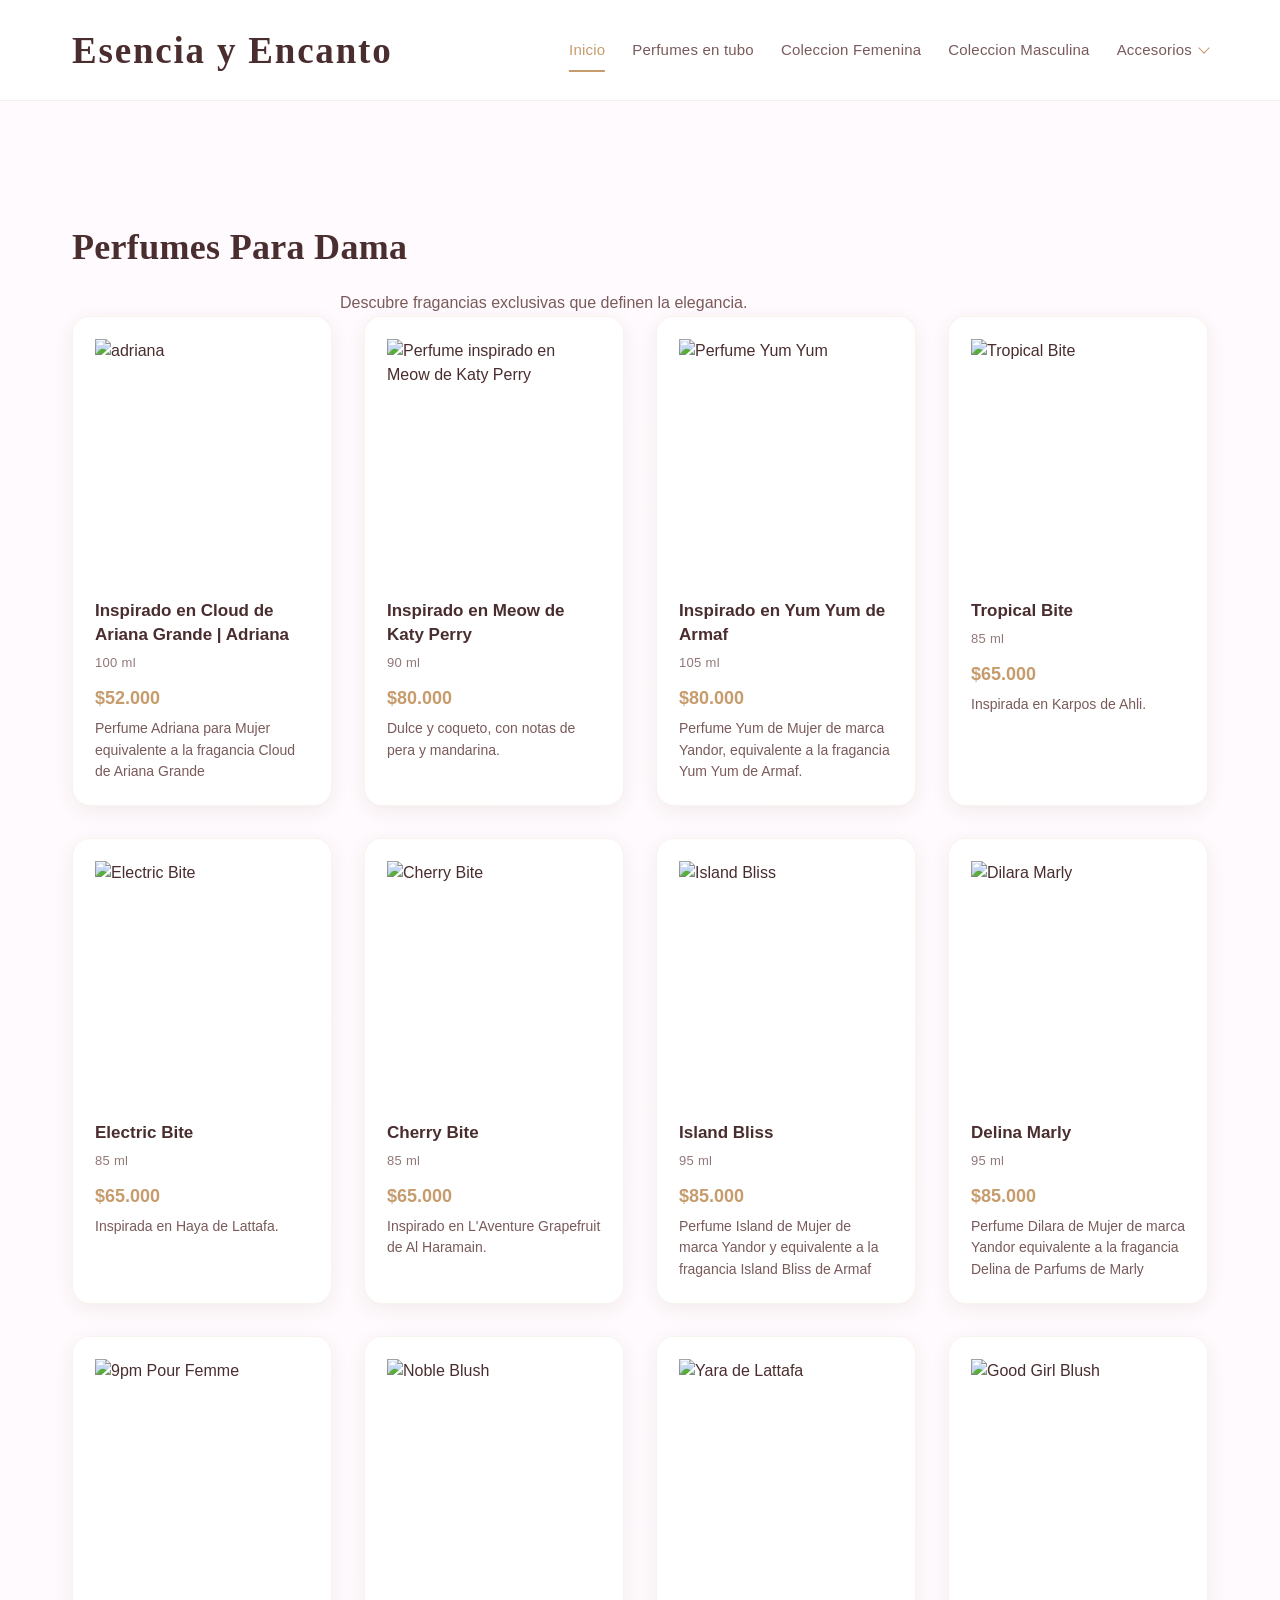
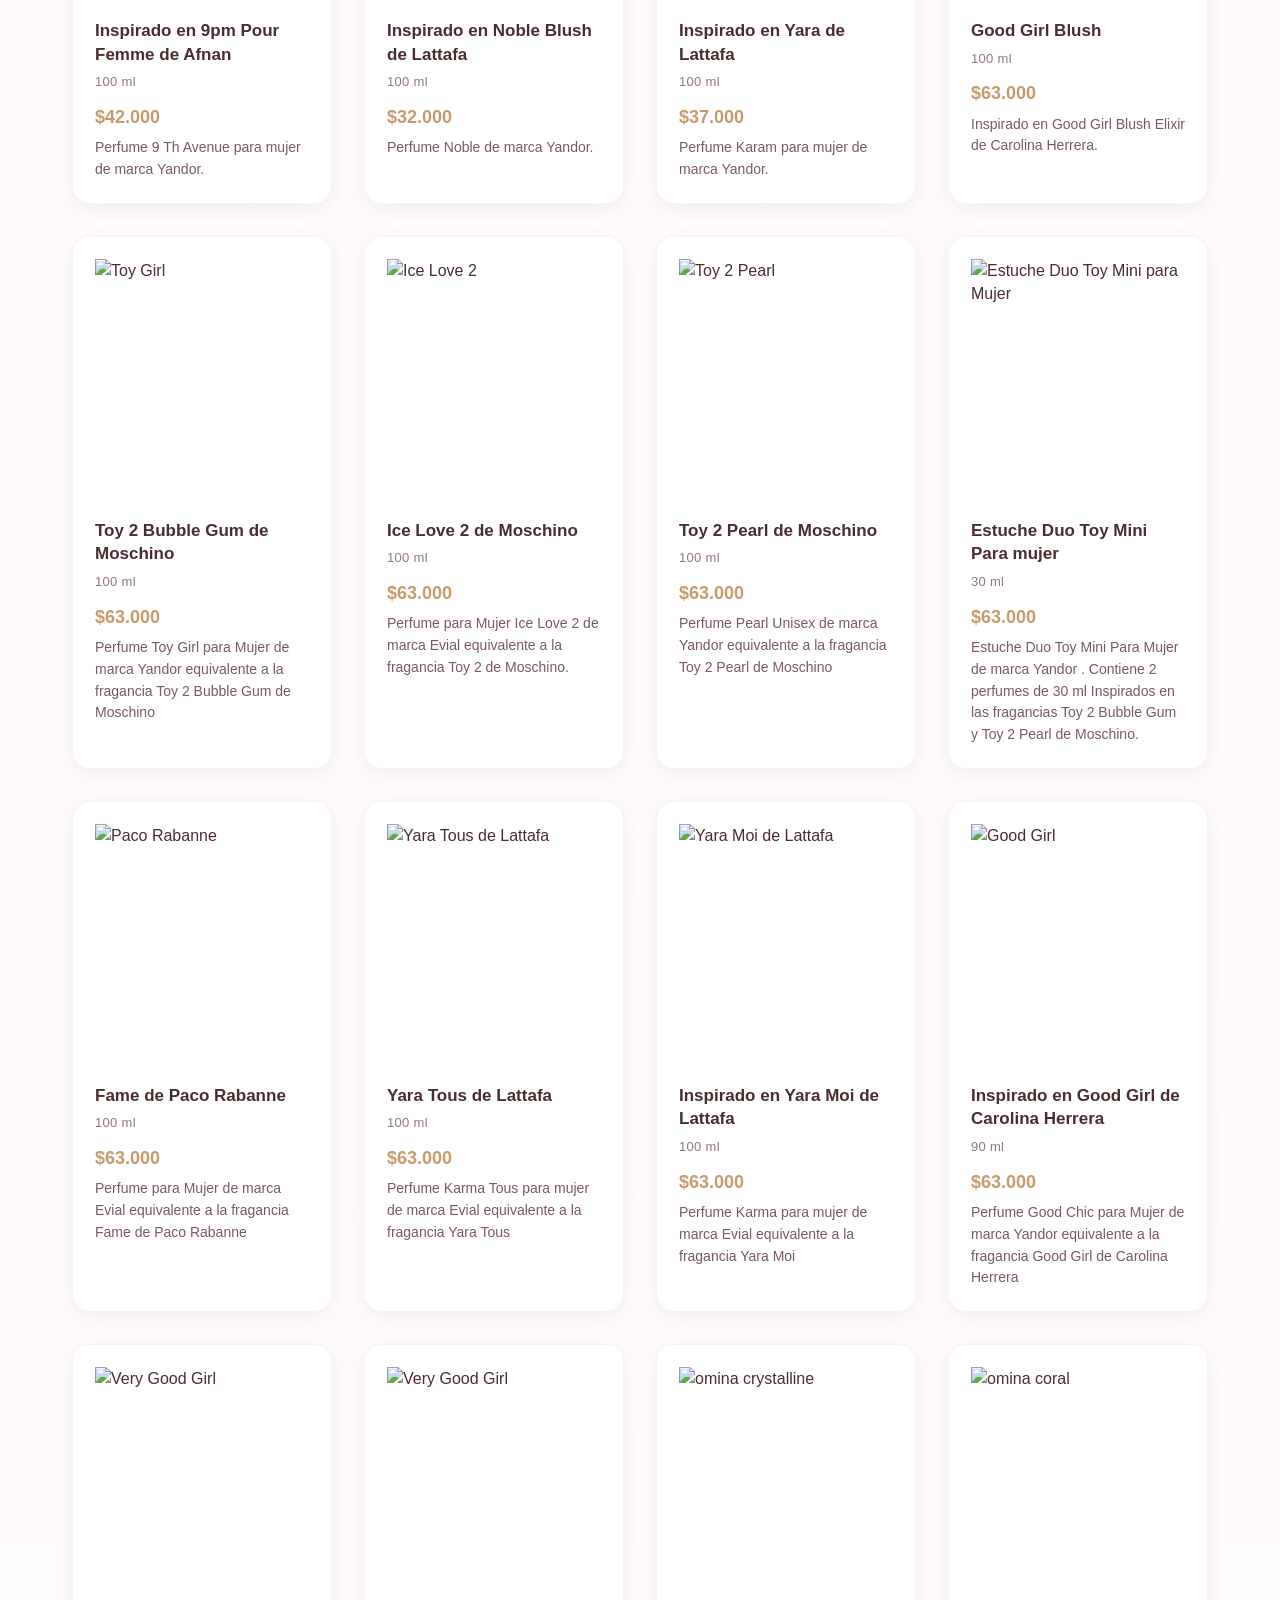
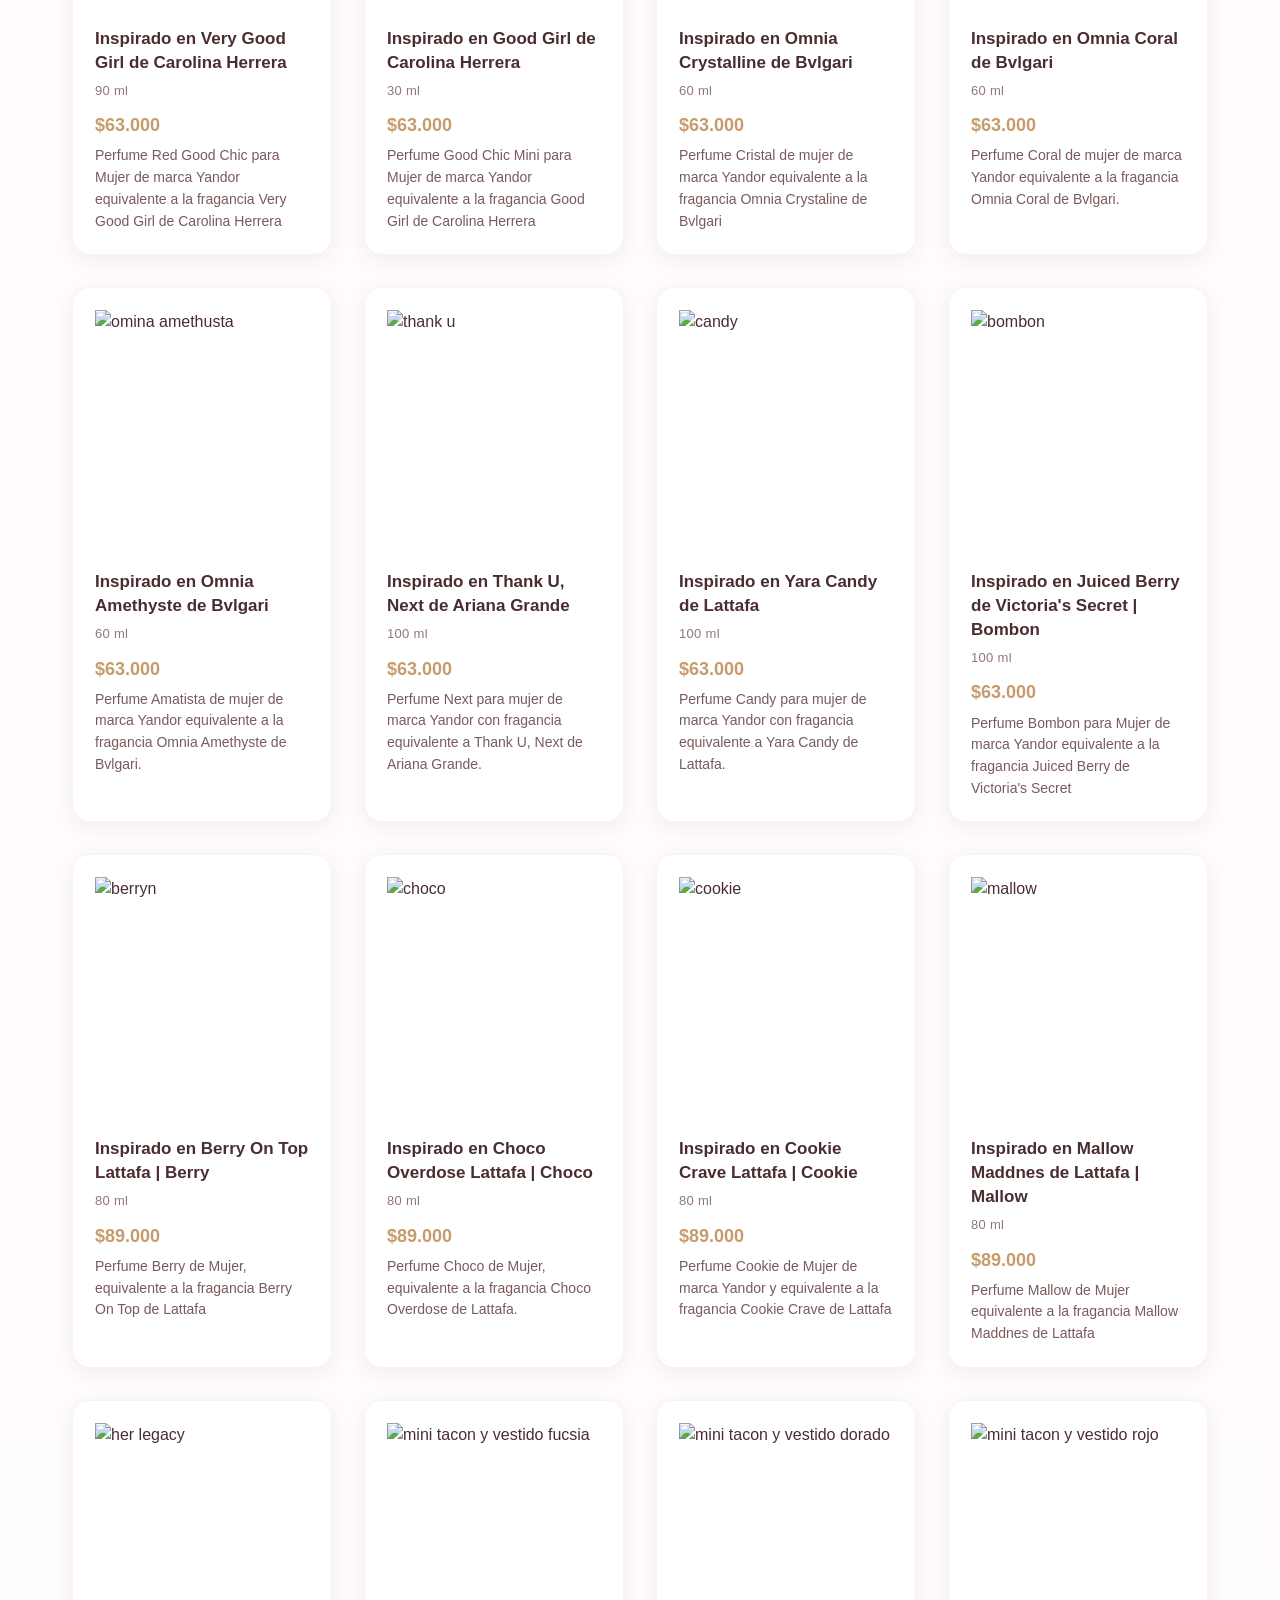
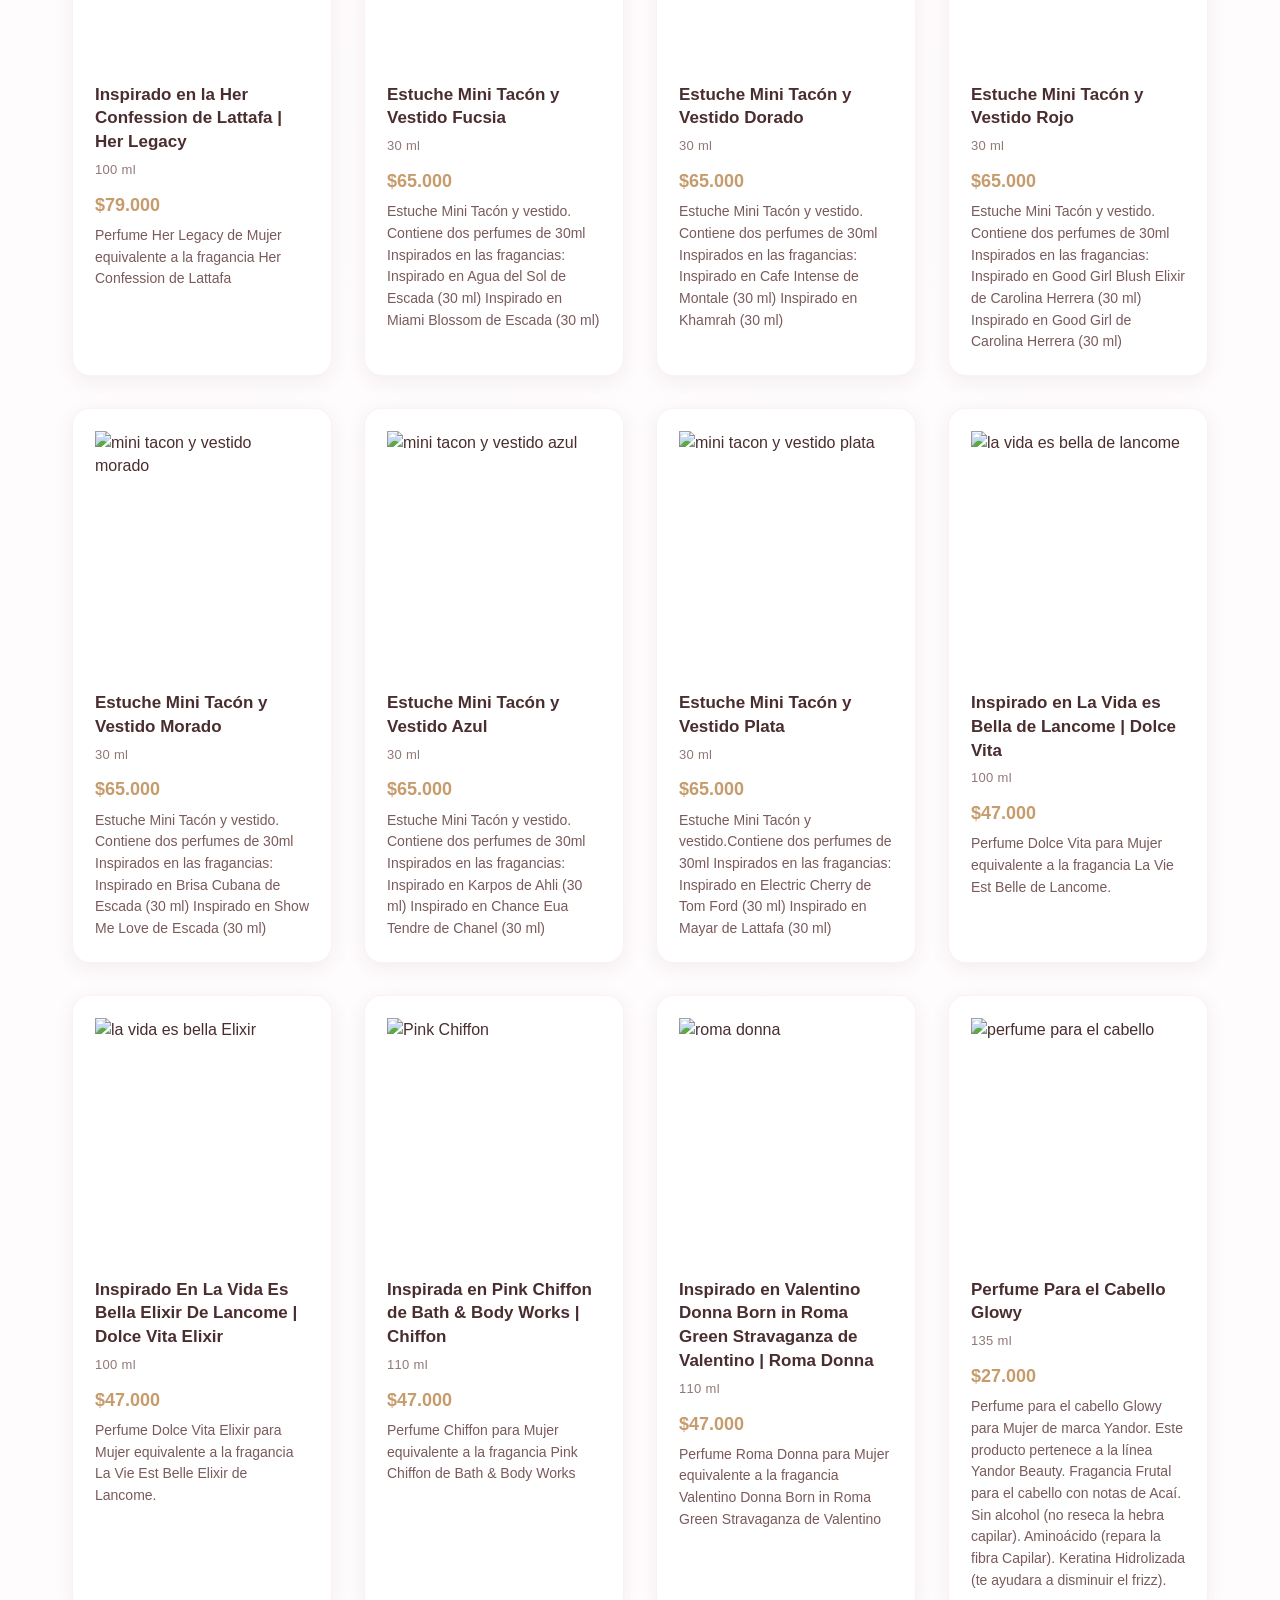
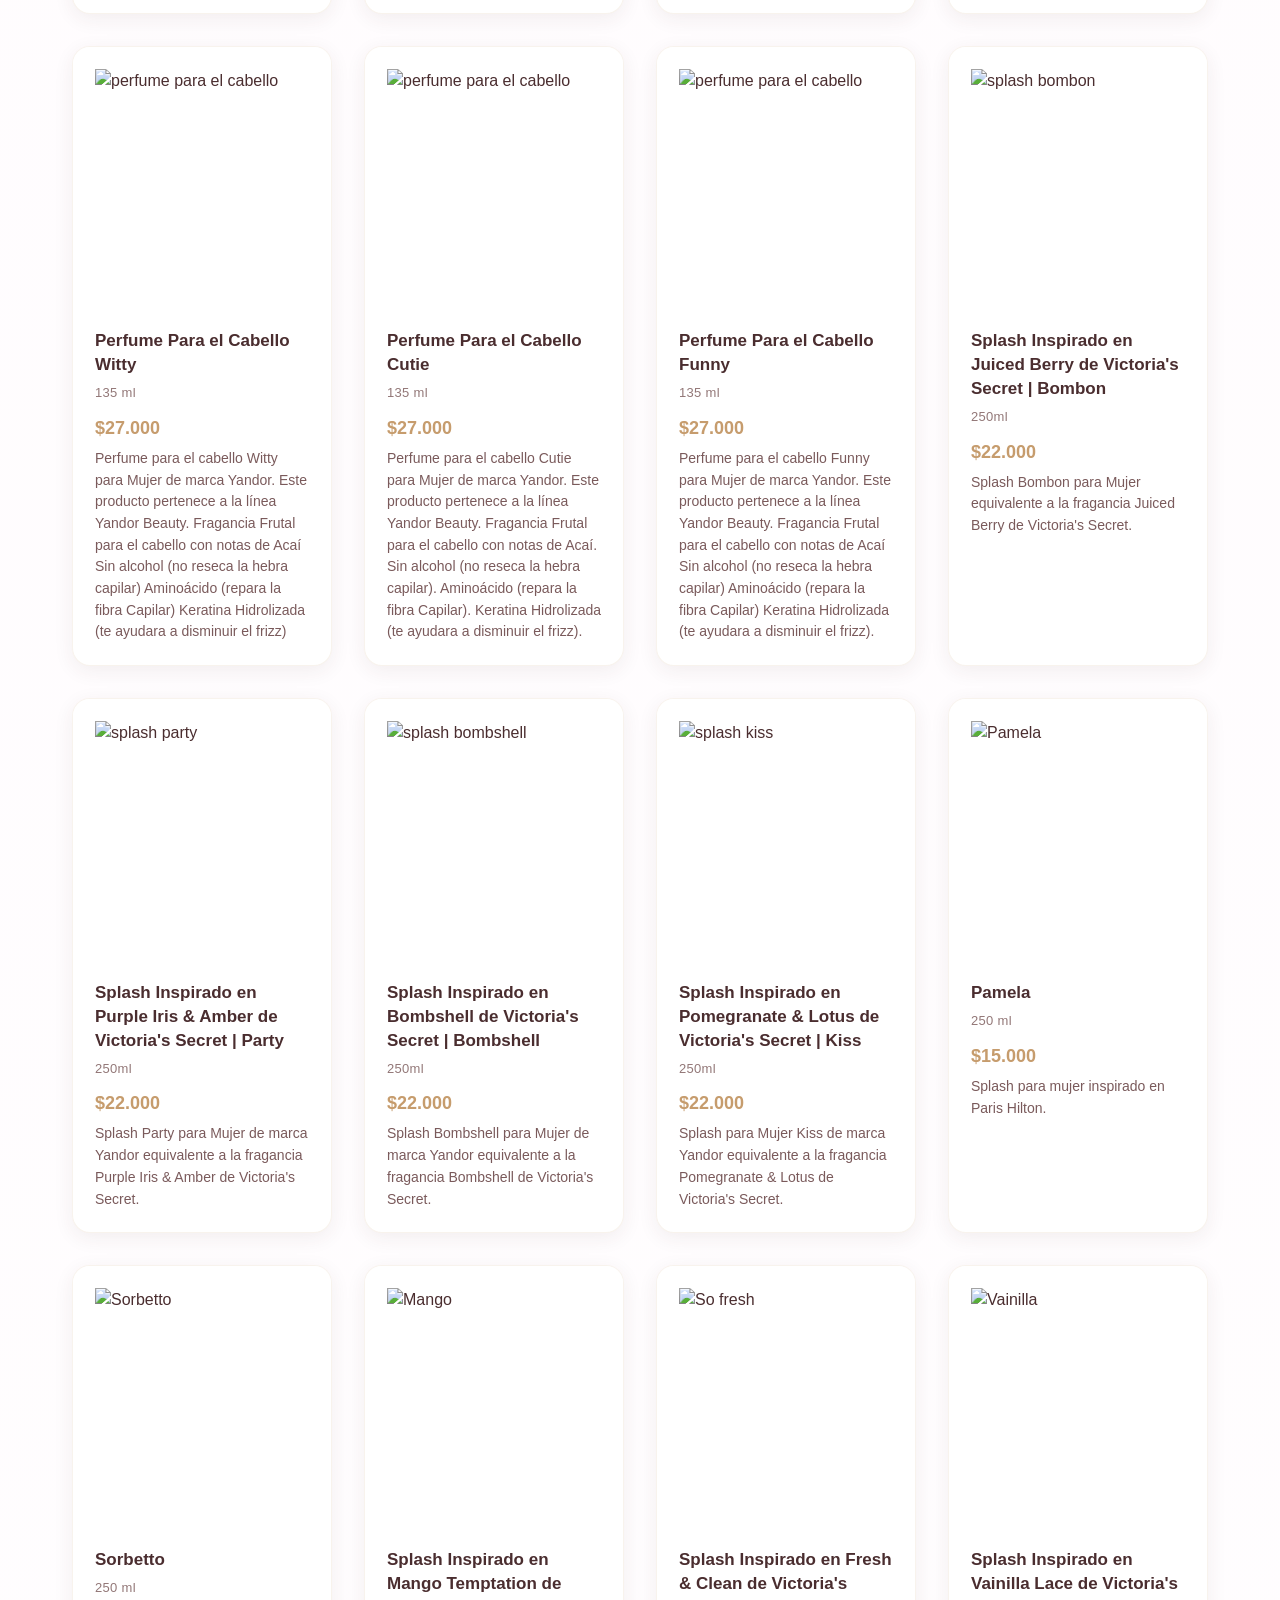
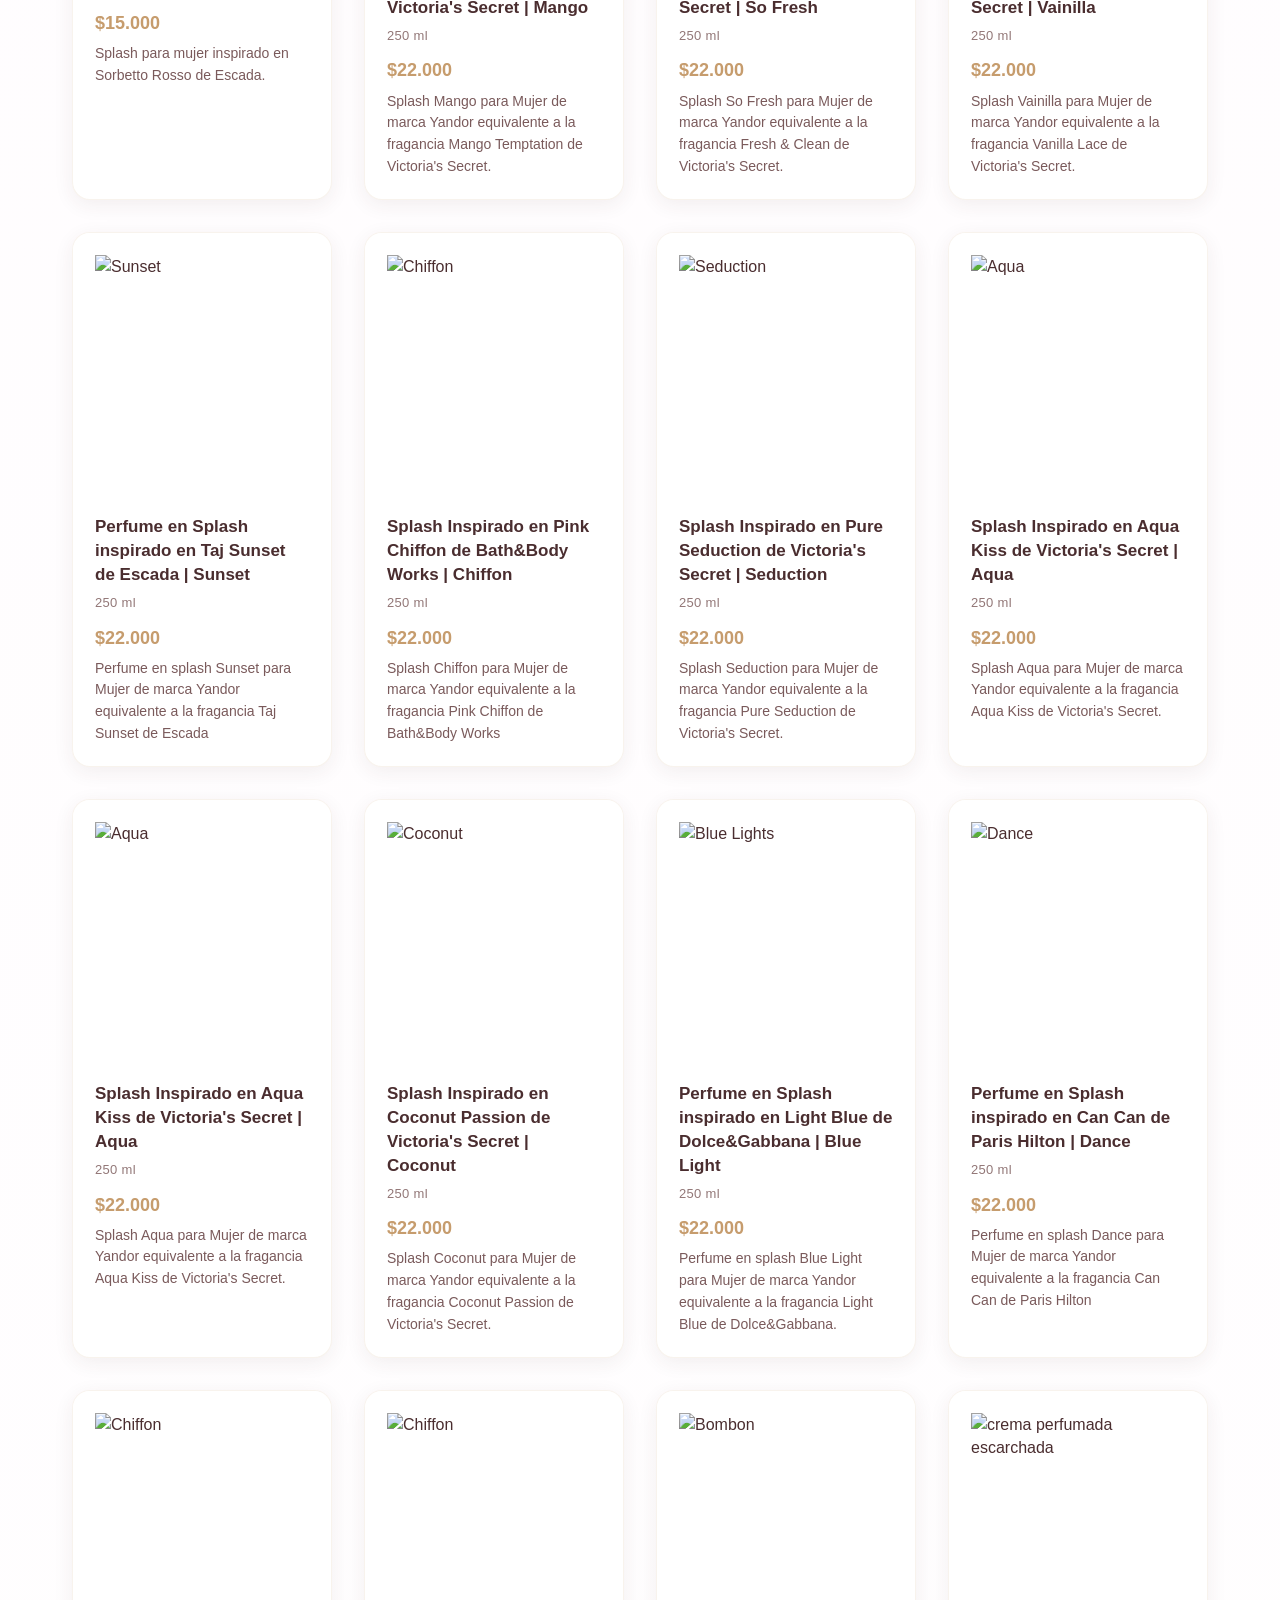
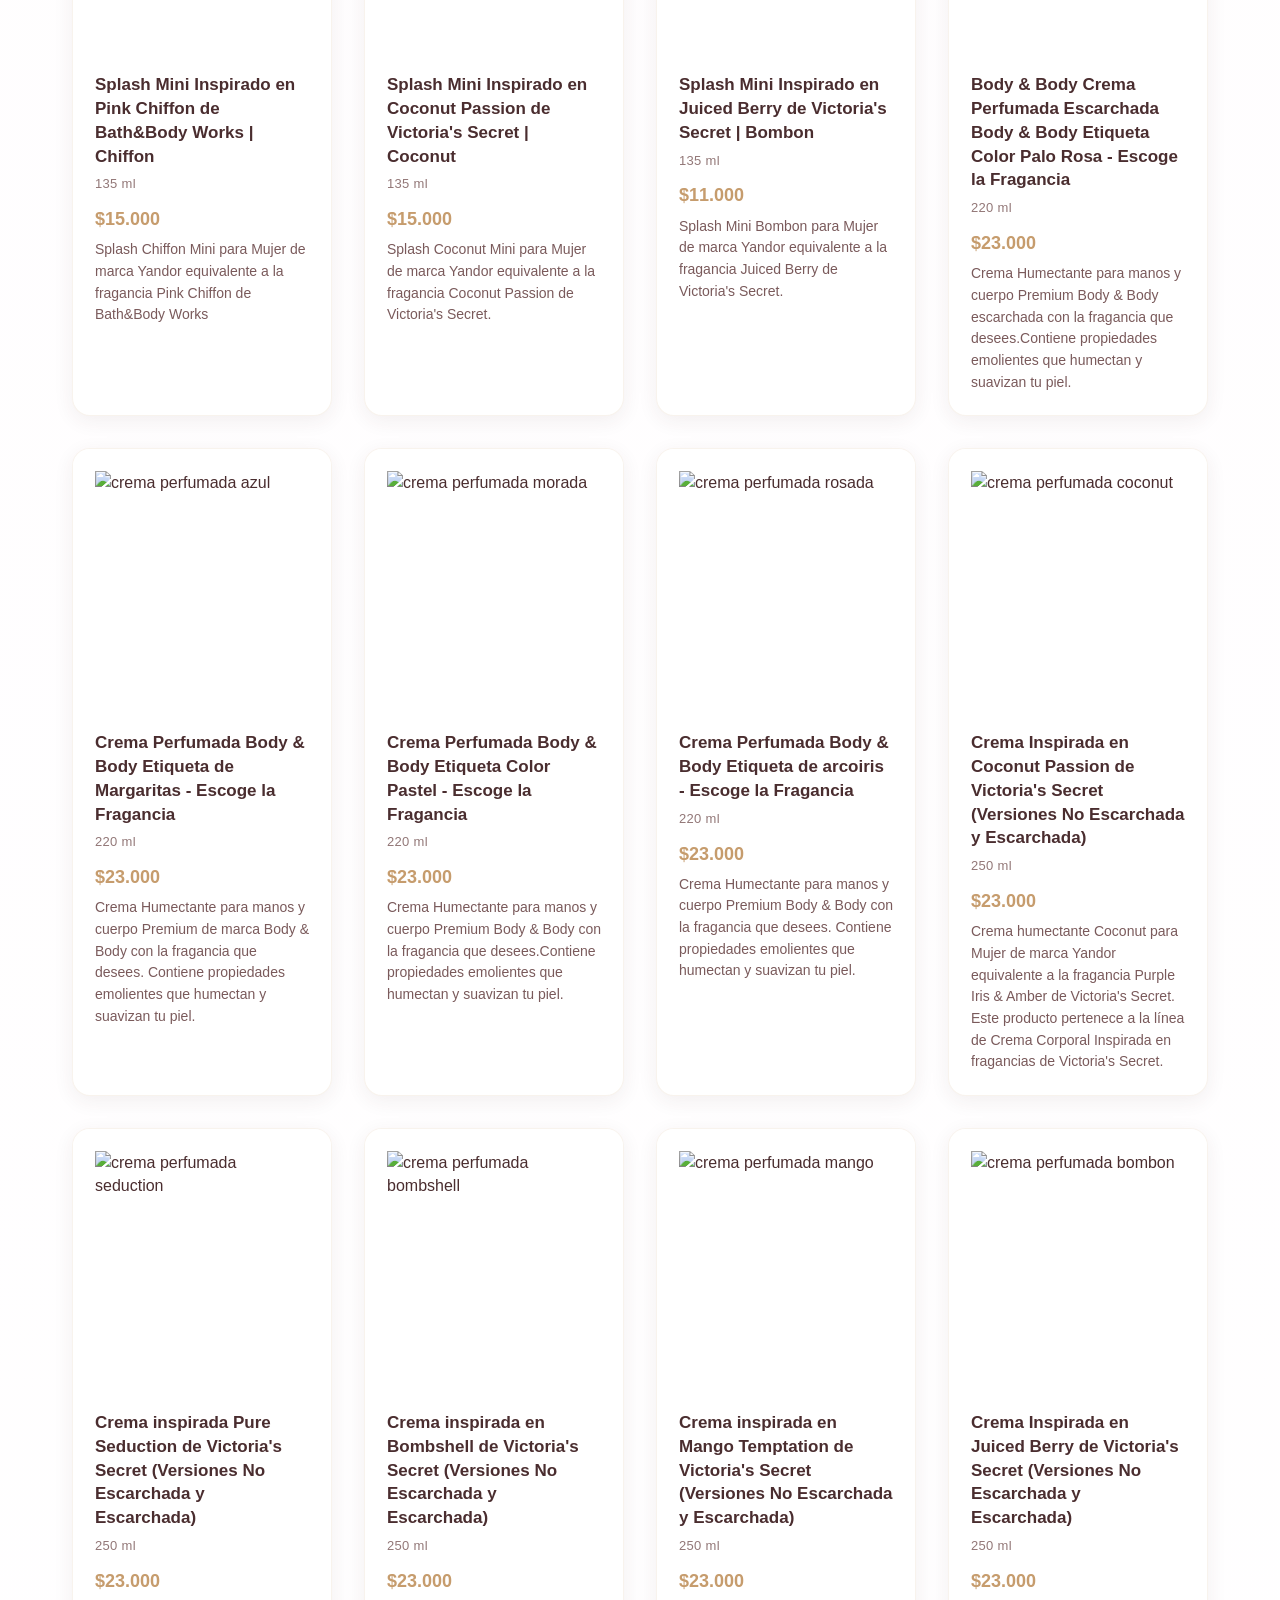
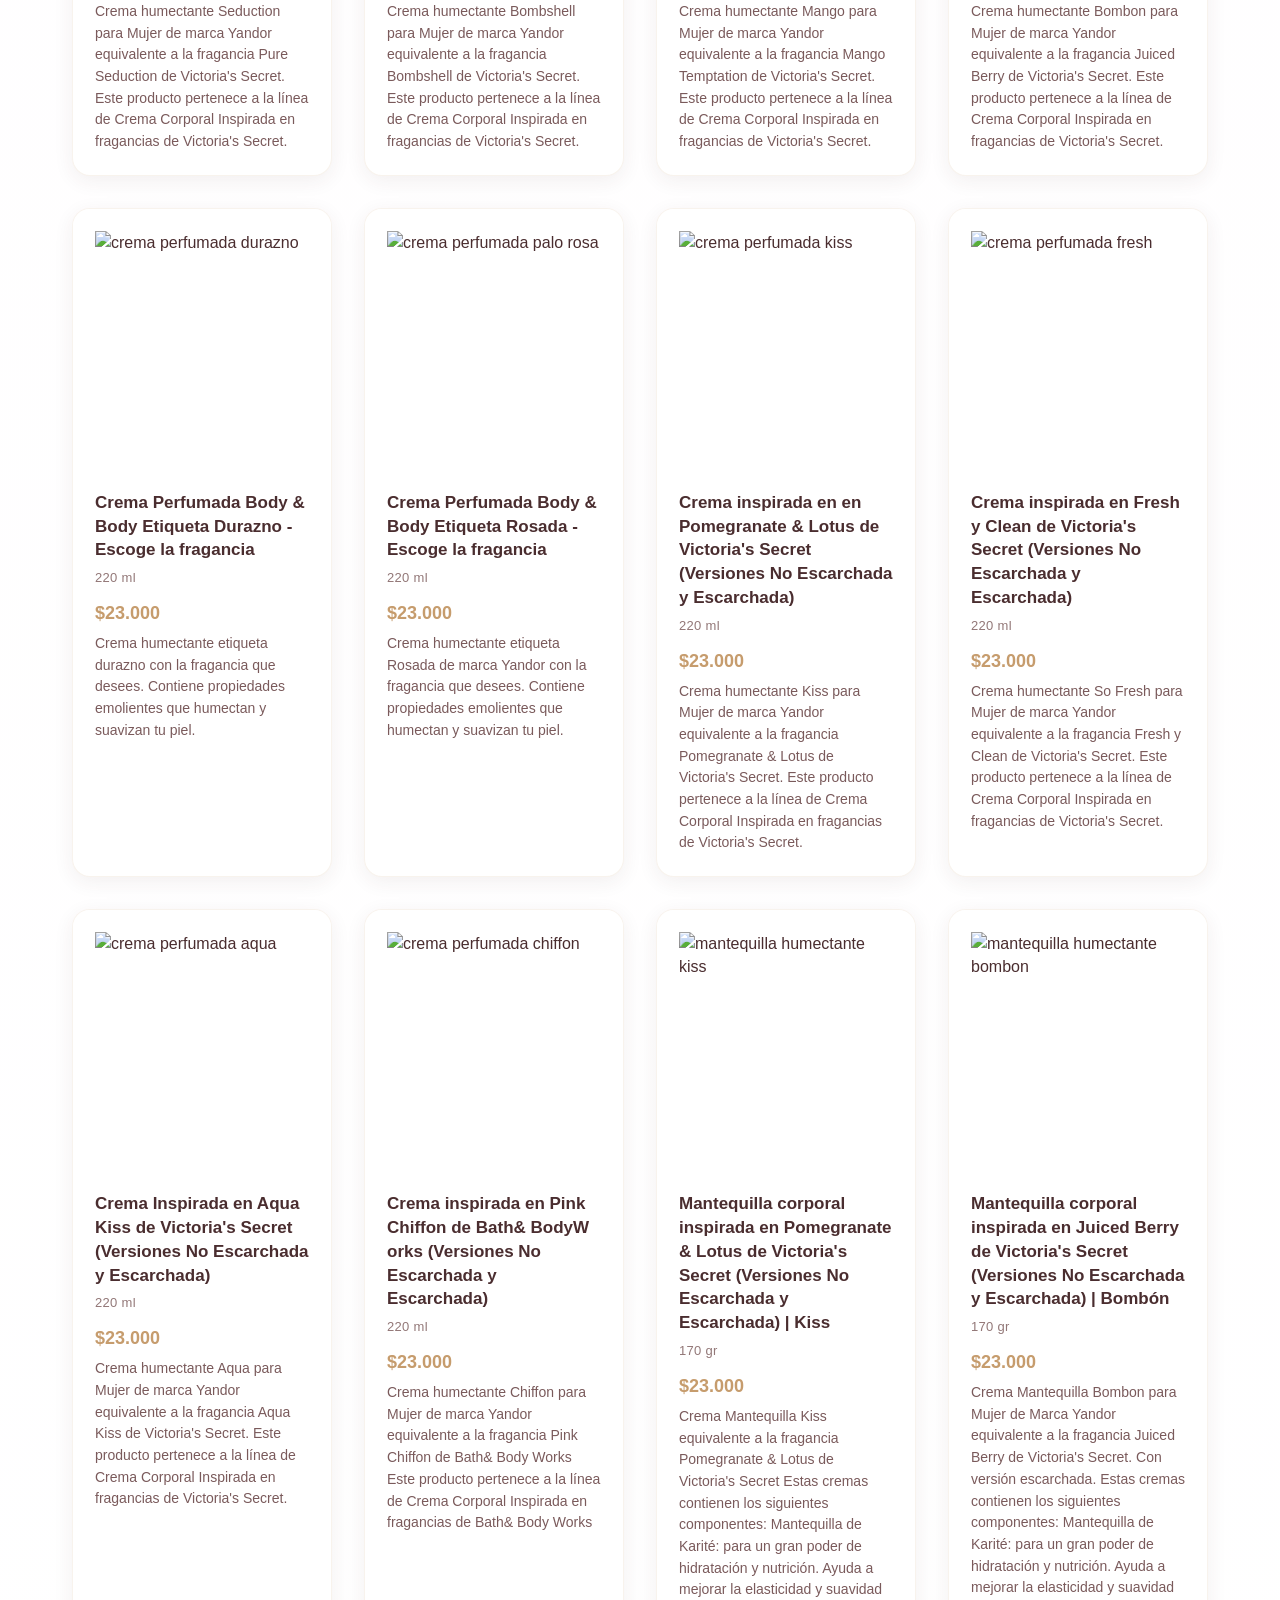
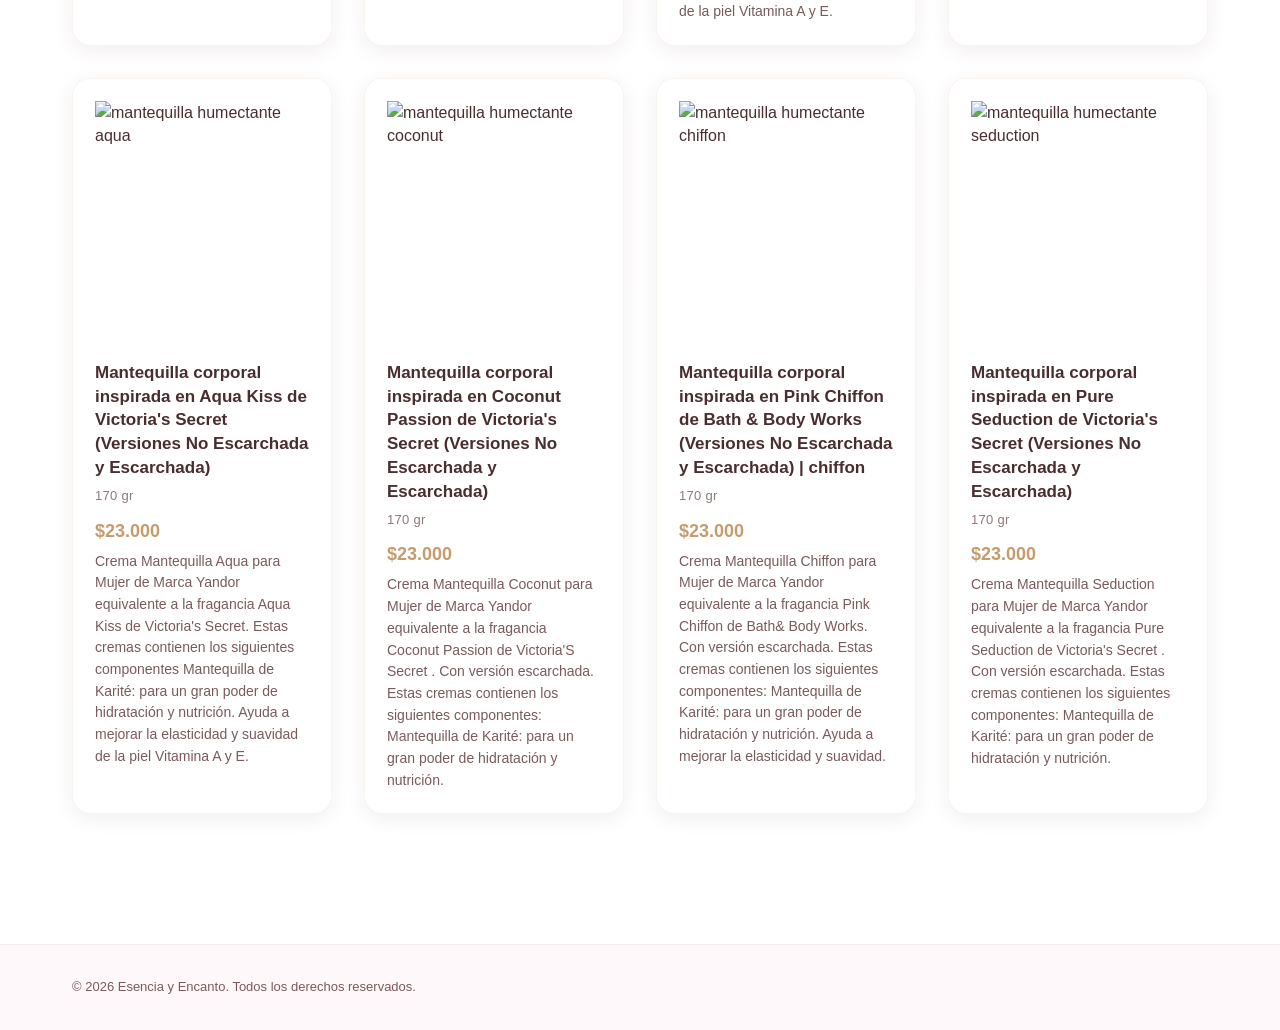
==== coleccion-femenina.html @ fd335ac1 "Add files via upload" ====
<!DOCTYPE html>
<html lang="es">
<head>
  <meta charset="UTF-8">
  <meta name="viewport" content="width=device-width, initial-scale=1.0">
  <title>Perfumes para Dama - Esencia y Encanto</title>
  <link rel="stylesheet" href="style.css">
</head>


<body>
<header class="site-header">

  <div class="container header-container">

    <a class="logo" href="index.html">
      Esencia y Encanto
    </a>

    <nav class="nav">

      <a href="index.html" class="active">Inicio</a>

      <a href="perfumes-tubo.html">
        Perfumes en tubo
      </a>

      <a href="coleccion-femenina.html">
        Coleccion Femenina
      </a>

      <a href="coleccion-masculina.html">
        Coleccion Masculina
      </a>
      
      <!-- MENÚ DESPLEGABLE DE ACCESORIOS -->
      <div class="menu-desplegable">
        <details>
          <summary>Accesorios</summary>

          <ul class="submenu">
            <li><a href="topitos.html">Topitos</a></li>
            <li><a href="cadenas.html">Cadenas</a></li>
            <li><a href="anillos.html">Anillos</a></li>
            <li><a href="earcuff.html">Earcuff</a></li>
            <li><a href="pulseras.html">Pulseras</a></li>
          </ul>
        </details>
      </div>

    </nav>

  </div>

</header>

  <section class="catalogo">
    <div class="container">
      <h2 class="section-title">Perfumes Para Dama</h2>
      <p class="subtitle">Descubre fragancias exclusivas que definen la elegancia.</p>
      <div class="grid">

        <!-- Aquí tus tarjetas de perfumes de lujo -->
        
        <article class="card">
          <img src="img/adriana.jpg" alt="adriana">
          <div class="card-body">
            <h3>
              Inspirado en Cloud de Ariana Grande | Adriana
            </h3>
            <p class="size">
              100 ml
            </p>
            <p class="price">
              $52.000
            </p>
            <p class="desc">
              Perfume Adriana para Mujer equivalente a la fragancia Cloud de Ariana Grande 
            </p>
          </div>
        </article>        
        
        
        <article class="card">
          <img src="img/katty.jpg" alt="Perfume inspirado en Meow de Katy Perry">
          <div class="card-body">
            <h3>
              Inspirado en Meow de Katy Perry
            </h3>
            <p class="size">
              90 ml
            </p>
            <p class="price">
              $80.000
            </p>
            <p class="desc">
              Dulce y coqueto, con notas de pera y mandarina.
            </p>
          </div>
        </article>


        <article class="card">
          <img src="img/yumyum.jpg" alt="Perfume Yum Yum">
          <div class="card-body">
            <h3>
              Inspirado en Yum Yum de Armaf
            </h3>
            <p class="size">
              105 ml
            </p>
            <p class="price">
              $80.000
            </p>
            <p class="desc">
              Perfume Yum de Mujer de marca Yandor,
              equivalente a la fragancia Yum Yum de Armaf.
            </p>
          </div>
        </article>

        <article class="card">
          <img src="img/tropical-bite.jpg" alt="Tropical Bite">
          <div class="card-body">
            <h3>
              Tropical Bite
            </h3>
            <p class="size">
              85 ml
            </p>
            <p class="price">
              $65.000
            </p>
            <p class="desc">
              Inspirada en Karpos de Ahli.
            </p>
          </div>
        </article>


        <article class="card">
          <img src="img/electric-bite.jpg" alt="Electric Bite">
          <div class="card-body">
            <h3>
              Electric Bite
            </h3>
            <p class="size">
              85 ml
            </p>
            <p class="price">
              $65.000
            </p>
            <p class="desc">
              Inspirada en Haya de Lattafa.
            </p>
          </div>
        </article>


        <article class="card">
          <img src="img/cherry-bite.jpg" alt="Cherry Bite">
          <div class="card-body">
            <h3>
              Cherry Bite
            </h3>
            <p class="size">
              85 ml
            </p>
            <p class="price">
              $65.000
            </p>
            <p class="desc">
              Inspirado en L'Aventure Grapefruit de Al Haramain.
            </p>
          </div>
        </article>



        <article class="card">
          <img src="img/island.jpg" alt="Island Bliss">
          <div class="card-body">
            <h3>
              Island Bliss
            </h3>
            <p class="size">
              95 ml
            </p>
            <p class="price">
              $85.000
            </p>
            <p class="desc">
              Perfume Island de Mujer de marca Yandor y equivalente a la fragancia Island Bliss de Armaf
            </p>
          </div>
        </article>


        <article class="card">
          <img src="img/dilara.jpg" alt="Dilara Marly">
          <div class="card-body">
            <h3>
              Delina Marly
            </h3>
            <p class="size">
              95 ml
            </p>
            <p class="price">
              $85.000
            </p>
            <p class="desc">
              Perfume Dilara de Mujer de marca Yandor equivalente a la fragancia Delina de Parfums de Marly
            </p>
          </div>
        </article>


        <article class="card">
          <img src="img/9th.jpg" alt="9pm Pour Femme">
          <div class="card-body">
            <h3>
              Inspirado en 9pm Pour Femme de Afnan
            </h3>
            <p class="size">
              100 ml
            </p>
            <p class="price">
              $42.000
            </p>
            <p class="desc">
              Perfume 9 Th Avenue para mujer de marca Yandor.
            </p>
          </div>
        </article>

        <article class="card">
          <img src="img/noble.jpg" alt="Noble Blush">
          <div class="card-body">
            <h3>
              Inspirado en Noble Blush de Lattafa
            </h3>
            <p class="size">
              100 ml
            </p>
            <p class="price">
              $32.000
            </p>
            <p class="desc">
              Perfume Noble de marca Yandor.
            </p>
          </div>
        </article>

        <article class="card">
          <img src="img/lattafakaram.jpg" alt="Yara de Lattafa">
          <div class="card-body">
            <h3>
              Inspirado en Yara de Lattafa
            </h3>
            <p class="size">
              100 ml
            </p>
            <p class="price">
              $37.000
            </p>
            <p class="desc">
              Perfume Karam para mujer de marca Yandor.
            </p>
          </div>
        </article>

        <article class="card">
          <img src="img/girl-blush.jpg" alt="Good Girl Blush">
          <div class="card-body">
            <h3>
              Good Girl Blush
            </h3>
            <p class="size">
              100 ml
            </p>
            <p class="price">
              $63.000
            </p>
            <p class="desc">
              Inspirado en Good Girl Blush Elixir de Carolina Herrera.
            </p>
          </div>
        </article>  
        
        
        <article class="card">
          <img src="img/toygirl.jpg" alt="Toy Girl">
          <div class="card-body">
            <h3>
              Toy 2 Bubble Gum de Moschino
            </h3>
            <p class="size">
              100 ml
            </p>
            <p class="price">
              $63.000
            </p>
            <p class="desc">
              Perfume Toy Girl para Mujer de marca Yandor equivalente a la fragancia Toy 2 Bubble Gum de Moschino 
            </p>
          </div>
        </article>     
        
        
        <article class="card">
          <img src="img/icelove.jpg" alt="Ice Love 2">
          <div class="card-body">
            <h3>
            Ice Love 2 de Moschino
            </h3>
            <p class="size">
              100 ml
            </p>
            <p class="price">
              $63.000
            </p>
            <p class="desc">
              Perfume para Mujer Ice Love 2 de marca Evial equivalente a la fragancia Toy 2 de Moschino. 
            </p>
          </div>
        </article>     

        <article class="card">
          <img src="img/peral.jpg" alt="Toy 2 Pearl">
          <div class="card-body">
            <h3>
            Toy 2 Pearl de Moschino
            </h3>
            <p class="size">
              100 ml
            </p>
            <p class="price">
              $63.000
            </p>
            <p class="desc">
              Perfume Pearl Unisex de marca Yandor equivalente a la fragancia Toy 2 Pearl de Moschino 
            </p>
          </div>
        </article> 

        <article class="card">
          <img src="img/duo mini moschino.jpg" alt="Estuche Duo Toy Mini para Mujer">
          <div class="card-body">
            <h3>
            Estuche Duo Toy Mini Para mujer
            </h3>
            <p class="size">
              30 ml
            </p>
            <p class="price">
              $63.000
            </p>
            <p class="desc">
              Estuche Duo Toy Mini Para Mujer de marca Yandor . Contiene 2 perfumes de 30 ml Inspirados en las fragancias Toy 2 Bubble Gum y Toy 2 Pearl de Moschino. 
            </p>
          </div>
        </article>         

        <article class="card">
          <img src="img/paccorabanne.jpg" alt="Paco Rabanne">
          <div class="card-body">
            <h3>
             Fame de Paco Rabanne
            </h3>
            <p class="size">
              100 ml
            </p>
            <p class="price">
              $63.000
            </p>
            <p class="desc">
              Perfume para Mujer de marca Evial equivalente a la fragancia Fame de Paco Rabanne
            </p>
          </div>
        </article>


        <article class="card">
          <img src="img/yaratous.jpg" alt="Yara Tous de Lattafa">
          <div class="card-body">
            <h3>
             Yara Tous de Lattafa 
            </h3>
            <p class="size">
              100 ml
            </p>
            <p class="price">
              $63.000
            </p>
            <p class="desc">
              Perfume Karma Tous para mujer de marca Evial equivalente a la fragancia Yara Tous
            </p>
          </div>
        </article>    
        
        
        <article class="card">
          <img src="img/yaramoi.jpg" alt="Yara Moi de Lattafa">
          <div class="card-body">
            <h3>
             Inspirado en Yara Moi de Lattafa 
            </h3>
            <p class="size">
              100 ml
            </p>
            <p class="price">
              $63.000
            </p>
            <p class="desc">
              Perfume Karma para mujer de marca Evial equivalente a la fragancia Yara Moi
            </p>
          </div>
        </article>        

        <article class="card">
          <img src="img/goodchic.jpg" alt="Good Girl">
          <div class="card-body">
            <h3>
             Inspirado en Good Girl de Carolina Herrera
            </h3>
            <p class="size">
              90 ml
            </p>
            <p class="price">
              $63.000
            </p>
            <p class="desc">
              Perfume Good Chic para Mujer de marca Yandor equivalente a la fragancia Good Girl de Carolina Herrera
            </p>
          </div>
        </article> 

        <article class="card">
          <img src="img/goodgirlchic.jpg" alt="Very Good Girl">
          <div class="card-body">
            <h3>
             Inspirado en Very Good Girl de Carolina Herrera 
            </h3>
            <p class="size">
              90 ml
            </p>
            <p class="price">
              $63.000
            </p>
            <p class="desc">
              Perfume Red Good Chic para Mujer de marca Yandor equivalente a la fragancia Very Good Girl de Carolina Herrera
            </p>
          </div>
        </article> 


        <article class="card">
          <img src="img/good.jpg" alt="Very Good Girl">
          <div class="card-body">
            <h3>
             Inspirado en Good Girl de Carolina Herrera 
            </h3>
            <p class="size">
              30 ml
            </p>
            <p class="price">
              $63.000
            </p>
            <p class="desc">
              Perfume Good Chic Mini para Mujer de marca Yandor equivalente a la fragancia Good Girl de Carolina Herrera
            </p>
          </div>
        </article> 


        <article class="card">
          <img src="img/cristal.jpg" alt="omina crystalline">
          <div class="card-body">
            <h3>
             Inspirado en Omnia Crystalline de Bvlgari 
            </h3>
            <p class="size">
              60 ml
            </p>
            <p class="price">
              $63.000
            </p>
            <p class="desc">
              Perfume Cristal de mujer de marca Yandor equivalente a la fragancia Omnia Crystaline de Bvlgari
            </p>
          </div>
        </article>


        <article class="card">
          <img src="img/coral.jpg" alt="omina coral">
          <div class="card-body">
            <h3>
             Inspirado en Omnia Coral de Bvlgari  
            </h3>
            <p class="size">
              60 ml
            </p>
            <p class="price">
              $63.000
            </p>
            <p class="desc">
              Perfume Coral de mujer de marca Yandor equivalente a la fragancia Omnia Coral de Bvlgari. 
            </p>
          </div>
        </article>     
        
        
        <article class="card">
          <img src="img/amatista.jpg" alt="omina amethusta">
          <div class="card-body">
            <h3>
             Inspirado en Omnia Amethyste de Bvlgari 
            </h3>
            <p class="size">
              60 ml
            </p>
            <p class="price">
              $63.000
            </p>
            <p class="desc">
              Perfume Amatista de mujer de marca Yandor equivalente a la fragancia Omnia Amethyste de Bvlgari. 
            </p>
          </div>
        </article>       
        
        
        <article class="card">
          <img src="img/nextlujo.jpg" alt="thank u">
          <div class="card-body">
            <h3>
             Inspirado en Thank U, Next de Ariana Grande 
            </h3>
            <p class="size">
              100 ml
            </p>
            <p class="price">
              $63.000
            </p>
            <p class="desc">
              Perfume Next para mujer de marca Yandor con fragancia equivalente a Thank U, Next de Ariana Grande. 
            </p>
          </div>
        </article>         


        <article class="card">
          <img src="img/candy.jpg" alt="candy">
          <div class="card-body">
            <h3>
             Inspirado en Yara Candy de Lattafa
            </h3>
            <p class="size">
              100 ml
            </p>
            <p class="price">
              $63.000
            </p>
            <p class="desc">
              Perfume Candy para mujer de marca Yandor con fragancia equivalente a Yara Candy de Lattafa.
            </p>
          </div>
        </article>        

        <article class="card">
          <img src="img/bombon.jpg" alt="bombon">
          <div class="card-body">
            <h3>
            Inspirado en Juiced Berry de Victoria's Secret | Bombon 
            </h3>
            <p class="size">
              100 ml
            </p>
            <p class="price">
              $63.000
            </p>
            <p class="desc">
              Perfume Bombon para Mujer de marca Yandor equivalente a la fragancia Juiced Berry de Victoria's Secret
            </p>
          </div>
        </article>  

        <article class="card">
          <img src="img/berryontop.jpg" alt="berryn">
          <div class="card-body">
            <h3>
            Inspirado en Berry On Top Lattafa | Berry 
            </h3>
            <p class="size">
              80 ml
            </p>
            <p class="price">
              $89.000
            </p>
            <p class="desc">
              Perfume Berry de Mujer, equivalente a la fragancia Berry On Top de Lattafa
            </p>
          </div>
        </article> 

        <article class="card">
          <img src="img/choco.jpg" alt="choco">
          <div class="card-body">
            <h3>
            Inspirado en Choco Overdose Lattafa | Choco 
            </h3>
            <p class="size">
              80 ml
            </p>
            <p class="price">
              $89.000
            </p>
            <p class="desc">
              Perfume Choco de Mujer, equivalente a la fragancia Choco Overdose de Lattafa. 
            </p>
          </div>
        </article> 

      
        <article class="card">
          <img src="img/cookie.jpg" alt="cookie">
          <div class="card-body">
            <h3>
            Inspirado en Cookie Crave Lattafa | Cookie
            </h3>
            <p class="size">
              80 ml
            </p>
            <p class="price">
              $89.000
            </p>
            <p class="desc">
              Perfume Cookie de Mujer de marca Yandor y equivalente a la fragancia Cookie Crave de Lattafa 
            </p>
          </div>
        </article>    
        
        

        <article class="card">
          <img src="img/mallow.jpg" alt="mallow">
          <div class="card-body">
            <h3>
           Inspirado en Mallow Maddnes de Lattafa  | Mallow
            </h3>
            <p class="size">
              80 ml
            </p>
            <p class="price">
              $89.000
            </p>
            <p class="desc">
              Perfume Mallow de Mujer equivalente a la fragancia Mallow Maddnes de Lattafa 
            </p>
          </div>
        </article>     
        
        
        <article class="card">
          <img src="img/herlegacy.jpg" alt="her legacy">
          <div class="card-body">
            <h3>
           Inspirado en la Her Confession de Lattafa | Her Legacy
            </h3>
            <p class="size">
              100 ml
            </p>
            <p class="price">
              $79.000
            </p>
            <p class="desc">
             Perfume Her Legacy de Mujer equivalente a la fragancia Her Confession de Lattafa
            </p>
          </div>
        </article>        


        <article class="card">
          <img src="img/minitaconyvestidofucsia.jpg" alt="mini tacon y vestido fucsia">
          <div class="card-body">
            <h3>
           Estuche Mini Tacón y Vestido Fucsia
            </h3>
            <p class="size">
              30 ml
            </p>
            <p class="price">
              $65.000
            </p>
            <p class="desc">
             Estuche Mini Tacón y vestido. Contiene dos perfumes de 30ml Inspirados en las fragancias: Inspirado en Agua del Sol de Escada (30 ml) Inspirado en Miami Blossom de Escada (30 ml)
            </p>
          </div>
        </article> 


        <article class="card">
          <img src="img/minitaconyvestidodorado.jpg" alt="mini tacon y vestido dorado">
          <div class="card-body">
            <h3>
           Estuche Mini Tacón y Vestido Dorado
            </h3>
            <p class="size">
              30 ml
            </p>
            <p class="price">
              $65.000
            </p>
            <p class="desc">
             Estuche Mini Tacón y vestido. Contiene dos perfumes de 30ml Inspirados en las fragancias: Inspirado en Cafe Intense de Montale (30 ml) Inspirado en Khamrah (30 ml)
            </p>
          </div>
        </article>      
        
        
        <article class="card">
          <img src="img/minitaconyvestidorojo.jpg" alt="mini tacon y vestido rojo">
          <div class="card-body">
            <h3>
           Estuche Mini Tacón y Vestido Rojo
            </h3>
            <p class="size">
              30 ml
            </p>
            <p class="price">
              $65.000
            </p>
            <p class="desc">
             Estuche Mini Tacón y vestido. Contiene dos perfumes de 30ml Inspirados en las fragancias: Inspirado en Good Girl Blush Elixir de Carolina Herrera (30 ml) Inspirado en Good Girl de Carolina Herrera (30 ml)
            </p>
          </div>
        </article>   
        
        <article class="card">
          <img src="img/minitaconyvestidomorado.jpg" alt="mini tacon y vestido morado">
          <div class="card-body">
            <h3>
           Estuche Mini Tacón y Vestido Morado
            </h3>
            <p class="size">
              30 ml
            </p>
            <p class="price">
              $65.000
            </p>
            <p class="desc">
             Estuche Mini Tacón y vestido. Contiene dos perfumes de 30ml Inspirados en las fragancias: Inspirado en Brisa Cubana de Escada (30 ml) Inspirado en Show Me Love de Escada (30 ml)
            </p>
          </div>
        </article>           


        <article class="card">
          <img src="img/minitaconyvestidoazul.jpg" alt="mini tacon y vestido azul">
          <div class="card-body">
            <h3>
           Estuche Mini Tacón y Vestido Azul
            </h3>
            <p class="size">
              30 ml
            </p>
            <p class="price">
              $65.000
            </p>
            <p class="desc">
             Estuche Mini Tacón y vestido. Contiene dos perfumes de 30ml Inspirados en las fragancias: Inspirado en Karpos de Ahli (30 ml) Inspirado en Chance Eua Tendre de Chanel (30 ml)
            </p>
          </div>
        </article>
        
  
        <article class="card">
          <img src="img/minitaconyvestidoplata.jpg" alt="mini tacon y vestido plata">
          <div class="card-body">
            <h3>
           Estuche Mini Tacón y Vestido Plata
            </h3>
            <p class="size">
              30 ml
            </p>
            <p class="price">
              $65.000
            </p>
            <p class="desc">
             Estuche Mini Tacón y vestido.Contiene dos perfumes de 30ml Inspirados en las fragancias: Inspirado en Electric Cherry de Tom Ford (30 ml) Inspirado en Mayar de Lattafa (30 ml) 
            </p>
          </div>
        </article> 
        
        
        <article class="card">
          <img src="img/Lavidaesbellalancome.jpg" alt="la vida es bella de lancome">
          <div class="card-body">
            <h3>
           Inspirado en La Vida es Bella de Lancome | Dolce Vita
            </h3>
            <p class="size">
              100 ml
            </p>
            <p class="price">
              $47.000
            </p>
            <p class="desc">
             Perfume Dolce Vita para Mujer equivalente a la fragancia La Vie Est Belle de Lancome.
            </p>
          </div>
        </article>  
        
        
        <article class="card">
          <img src="img/dolcevitaelixir.jpg" alt="la vida es bella Elixir">
          <div class="card-body">
            <h3>
           Inspirado En La Vida Es Bella Elixir De Lancome | Dolce Vita Elixir
            </h3>
            <p class="size">
              100 ml
            </p>
            <p class="price">
              $47.000
            </p>
            <p class="desc">
             Perfume Dolce Vita Elixir para Mujer equivalente a la fragancia La Vie Est Belle Elixir de Lancome.
            </p>
          </div>
        </article>     
        
        
        <article class="card">
          <img src="img/chiffonlujo.jpg" alt="Pink Chiffon">
          <div class="card-body">
            <h3>
           Inspirada en Pink Chiffon de Bath & Body Works | Chiffon
            </h3>
            <p class="size">
              110 ml
            </p>
            <p class="price">
              $47.000
            </p>
            <p class="desc">
             Perfume Chiffon para Mujer equivalente a la fragancia Pink Chiffon de Bath & Body Works
            </p>
          </div>
        </article>  
        
        
        <article class="card">
          <img src="img/romadonna.jpg" alt="roma donna">
          <div class="card-body">
            <h3>
          Inspirado en Valentino Donna Born in Roma Green Stravaganza de Valentino | Roma Donna
            </h3>
            <p class="size">
              110 ml
            </p>
            <p class="price">
              $47.000
            </p>
            <p class="desc">
             Perfume Roma Donna para Mujer equivalente a la fragancia Valentino Donna Born in Roma Green Stravaganza de Valentino
            </p>
          </div>
        </article>  


        <article class="card">
          <img src="img/perfumecabelloglow.jpg" alt="perfume para el cabello">
          <div class="card-body">
            <h3>
              Perfume Para el Cabello Glowy
            </h3>
            <p class="size">
              135 ml
            </p>
            <p class="price">
              $27.000
            </p>
            <p class="desc">
              Perfume para el cabello Glowy para Mujer de marca Yandor. Este producto pertenece a la línea Yandor Beauty. Fragancia Frutal para el cabello con notas de Acaí. Sin alcohol (no reseca la hebra capilar). Aminoácido (repara la fibra Capilar). Keratina Hidrolizada (te ayudara a disminuir el frizz).
            </p>
          </div>
        </article>

        <article class="card">
          <img src="img/perfumecabellowitty.jpg" alt="perfume para el cabello">
          <div class="card-body">
            <h3>
              Perfume Para el Cabello Witty
            </h3>
            <p class="size">
              135 ml
            </p>
            <p class="price">
              $27.000
            </p>
            <p class="desc">
              Perfume para el cabello Witty para Mujer de marca Yandor. Este producto pertenece a la línea Yandor Beauty. Fragancia Frutal para el cabello con notas de Acaí Sin alcohol (no reseca la hebra capilar) Aminoácido (repara la fibra Capilar) Keratina Hidrolizada (te ayudara a disminuir el frizz)
            </p>
          </div>
        </article>

        <article class="card">
          <img src="img/perfumecabellocutie.jpg" alt="perfume para el cabello">
          <div class="card-body">
            <h3>
              Perfume Para el Cabello Cutie
            </h3>
            <p class="size">
              135 ml
            </p>
            <p class="price">
              $27.000
            </p>
            <p class="desc">
              Perfume para el cabello Cutie para Mujer de marca Yandor. Este producto pertenece a la línea Yandor Beauty. Fragancia Frutal para el cabello con notas de Acaí. Sin alcohol (no reseca la hebra capilar). Aminoácido (repara la fibra Capilar). Keratina Hidrolizada (te ayudara a disminuir el frizz).
            </p>
          </div>
        </article>

    
        <article class="card">
          <img src="img/perfumecabellofunny.jpg" alt="perfume para el cabello">
          <div class="card-body">
            <h3>
              Perfume Para el Cabello Funny
            </h3>
            <p class="size">
              135 ml
            </p>
            <p class="price">
              $27.000
            </p>
            <p class="desc">
              Perfume para el cabello Funny para Mujer de marca Yandor. Este producto pertenece a la línea Yandor Beauty. Fragancia Frutal para el cabello con notas de Acaí Sin alcohol (no reseca la hebra capilar) Aminoácido (repara la fibra Capilar) Keratina Hidrolizada (te ayudara a disminuir el frizz).
            </p>
          </div>
        </article>      
        
        
        <article class="card">
          <img src="img/splashbombon.jpg" alt="splash bombon">
          <div class="card-body">
            <h3>
              Splash Inspirado en Juiced Berry de Victoria's Secret | Bombon
            </h3>
            <p class="size">
              250ml
            </p>
            <p class="price">
              $22.000
            </p>
            <p class="desc">
              Splash Bombon para Mujer equivalente a la fragancia Juiced Berry de Victoria's Secret. 
            </p>
          </div>
        </article>   


        <article class="card">
          <img src="img/splashparty.jpg" alt="splash party">
          <div class="card-body">
            <h3>
              Splash Inspirado en Purple Iris & Amber de Victoria's Secret | Party
            </h3>
            <p class="size">
              250ml
            </p>
            <p class="price">
              $22.000
            </p>
            <p class="desc">
              Splash Party para Mujer de marca Yandor equivalente a la fragancia Purple Iris & Amber de Victoria's Secret.
            </p>
          </div>
        </article>   


        <article class="card">
          <img src="img/splashbombshell.jpg" alt="splash bombshell">
          <div class="card-body">
            <h3>
              Splash Inspirado en Bombshell de Victoria's Secret | Bombshell
            </h3>
            <p class="size">
              250ml
            </p>
            <p class="price">
              $22.000
            </p>
            <p class="desc">
              Splash Bombshell para Mujer de marca Yandor equivalente a la fragancia Bombshell de Victoria's Secret. 
            </p>
          </div>
        </article> 


        <article class="card">
          <img src="img/splashkiss.jpg" alt="splash kiss">
          <div class="card-body">
            <h3>
              Splash Inspirado en Pomegranate & Lotus de Victoria's Secret | Kiss
            </h3>
            <p class="size">
              250ml
            </p>
            <p class="price">
              $22.000
            </p>
            <p class="desc">
               Splash para Mujer Kiss de marca Yandor equivalente a la fragancia Pomegranate & Lotus de Victoria's Secret.
            </p>
          </div>
        </article>  
        
        
        <article class="card">
          <img src="img/pamela.jpg" alt="Pamela">
          <div class="card-body">
            <h3>
              Pamela
            </h3>
            <p class="size">
              250 ml
            </p>
            <p class="price">
              $15.000
            </p>
            <p class="desc">
              Splash para mujer inspirado en Paris Hilton.
            </p>
          </div>
        </article>


        <article class="card">
          <img src="img/sorbettosplash.jpg" alt="Sorbetto">
          <div class="card-body">
            <h3>
              Sorbetto
            </h3>
            <p class="size">
              250 ml
            </p>
            <p class="price">
              $15.000
            </p>
            <p class="desc">
              Splash para mujer inspirado en Sorbetto Rosso de Escada.
            </p>
          </div>
        </article>        


        <article class="card">
          <img src="img/splashmango.jpg" alt="Mango">
          <div class="card-body">
            <h3>
              Splash Inspirado en Mango Temptation de Victoria's Secret | Mango
            </h3>
            <p class="size">
              250 ml
            </p>
            <p class="price">
              $22.000
            </p>
            <p class="desc">
              Splash Mango para Mujer de marca Yandor equivalente a la fragancia Mango Temptation de Victoria's Secret. 
            </p>
          </div>
        </article>  


        <article class="card">
          <img src="img/sofresh.jpg" alt="So fresh">
          <div class="card-body">
            <h3>
              Splash Inspirado en Fresh & Clean de Victoria's Secret | So Fresh
            </h3>
            <p class="size">
              250 ml
            </p>
            <p class="price">
              $22.000
            </p>
            <p class="desc">
              Splash So Fresh para Mujer de marca Yandor equivalente a la fragancia Fresh & Clean de Victoria's Secret. 
            </p>
          </div>
        </article>

        <article class="card">
          <img src="img/vainilla.jpg" alt="Vainilla">
          <div class="card-body">
            <h3>
              Splash Inspirado en Vainilla Lace de Victoria's Secret | Vainilla
            </h3>
            <p class="size">
              250 ml
            </p>
            <p class="price">
              $22.000
            </p>
            <p class="desc">
              Splash Vainilla para Mujer de marca Yandor equivalente a la fragancia Vanilla Lace de Victoria's Secret.
            </p>
          </div>
        </article>

        <article class="card">
          <img src="img/splashsunset.jpg" alt="Sunset">
          <div class="card-body">
            <h3>
              Perfume en Splash inspirado en Taj Sunset de Escada | Sunset
            </h3>
            <p class="size">
              250 ml
            </p>
            <p class="price">
              $22.000
            </p>
            <p class="desc">
              Perfume en splash Sunset para Mujer de marca Yandor equivalente a la fragancia Taj Sunset de Escada
          </div>
        </article>


        <article class="card">
          <img src="img/splashchiffon.jpg" alt="Chiffon">
          <div class="card-body">
            <h3>
              Splash Inspirado en Pink Chiffon de Bath&Body Works | Chiffon
            </h3>
            <p class="size">
              250 ml
            </p>
            <p class="price">
              $22.000
            </p>
            <p class="desc">
              Splash Chiffon para Mujer de marca Yandor equivalente a la fragancia Pink Chiffon de Bath&Body Works 
          </div>
        </article>        


        <article class="card">
          <img src="img/splashseduction.jpg" alt="Seduction">
          <div class="card-body">
            <h3>
              Splash Inspirado en Pure Seduction de Victoria's Secret | Seduction
            </h3>
            <p class="size">
              250 ml
            </p>
            <p class="price">
              $22.000
            </p>
            <p class="desc">
              Splash Seduction para Mujer de marca Yandor equivalente a la fragancia Pure Seduction de Victoria's Secret. 
          </div>
        </article>         


        <article class="card">
          <img src="img/splashaqua.jpg" alt="Aqua">
          <div class="card-body">
            <h3>
              Splash Inspirado en Aqua Kiss de Victoria's Secret | Aqua
            </h3>
            <p class="size">
              250 ml
            </p>
            <p class="price">
              $22.000
            </p>
            <p class="desc">
               Splash Aqua para Mujer de marca Yandor equivalente a la fragancia Aqua Kiss de Victoria's Secret. 
          </div>
        </article>

        <article class="card">
          <img src="img/splashaqua.jpg" alt="Aqua">
          <div class="card-body">
            <h3>
              Splash Inspirado en Aqua Kiss de Victoria's Secret | Aqua
            </h3>
            <p class="size">
              250 ml
            </p>
            <p class="price">
              $22.000
            </p>
            <p class="desc">
               Splash Aqua para Mujer de marca Yandor equivalente a la fragancia Aqua Kiss de Victoria's Secret. 
          </div>
        </article>


        <article class="card">
          <img src="img/splashcoconut.jpg" alt="Coconut">
          <div class="card-body">
            <h3>
               Splash Inspirado en Coconut Passion de Victoria's Secret | Coconut
            </h3>
            <p class="size">
              250 ml
            </p>
            <p class="price">
              $22.000
            </p>
            <p class="desc">
               Splash Coconut para Mujer de marca Yandor equivalente a la fragancia Coconut Passion de Victoria's Secret.
          </div>
        </article>    
        
        
        <article class="card">
          <img src="img/bluelights.jpg" alt="Blue Lights">
          <div class="card-body">
            <h3>
               Perfume en Splash inspirado en Light Blue de Dolce&Gabbana | Blue Light
            </h3>
            <p class="size">
              250 ml
            </p>
            <p class="price">
              $22.000
            </p>
            <p class="desc">
              Perfume en splash Blue Light para Mujer de marca Yandor equivalente a la fragancia Light Blue de Dolce&Gabbana.
          </div>
        </article>  


        <article class="card">
          <img src="img/splashdance.jpg" alt="Dance">
          <div class="card-body">
            <h3>
               Perfume en Splash inspirado en Can Can de Paris Hilton | Dance
            </h3>
            <p class="size">
              250 ml
            </p>
            <p class="price">
              $22.000
            </p>
            <p class="desc">
              Perfume en splash Dance para Mujer de marca Yandor equivalente a la fragancia Can Can de Paris Hilton 
          </div>
        </article>          


        <article class="card">
          <img src="img/chiffonmini.jpg" alt="Chiffon">
          <div class="card-body">
            <h3>
               Splash Mini Inspirado en Pink Chiffon de Bath&Body Works | Chiffon
            </h3>
            <p class="size">
              135 ml
            </p>
            <p class="price">
              $15.000
            </p>
            <p class="desc">
              Splash Chiffon Mini para Mujer de marca Yandor equivalente a la fragancia Pink Chiffon de Bath&Body Works
          </div>
        </article>   


        <article class="card">
          <img src="img/minicoconut.jpg" alt="Chiffon">
          <div class="card-body">
            <h3>
               Splash Mini Inspirado en Coconut Passion de Victoria's Secret | Coconut
            </h3>
            <p class="size">
              135 ml
            </p>
            <p class="price">
              $15.000
            </p>
            <p class="desc">
              Splash Coconut Mini para Mujer de marca Yandor equivalente a la fragancia Coconut Passion de Victoria's Secret. 
          </div>
        </article>    
        
        
        <article class="card">
          <img src="img/minibombon.jpg" alt="Bombon">
          <div class="card-body">
            <h3>
              Splash Mini Inspirado en Juiced Berry de Victoria's Secret | Bombon
            </h3>
            <p class="size">
              135 ml
            </p>
            <p class="price">
              $11.000
            </p>
            <p class="desc">
              Splash Mini Bombon para Mujer de marca Yandor equivalente a la fragancia Juiced Berry de Victoria's Secret.
            </p>
          </div>
        </article>
        
        
        
        <article class="card">
          <img src="img/cremaescarchada.jpg" alt="crema perfumada escarchada">
          <div class="card-body">
            <h3>
          Body & Body Crema Perfumada Escarchada Body & Body Etiqueta Color Palo Rosa - Escoge la Fragancia
            </h3>
            <p class="size">
              220 ml
            </p>
            <p class="price">
              $23.000
            </p>
            <p class="desc">
             Crema Humectante para manos y cuerpo Premium Body & Body escarchada con la fragancia que desees.Contiene propiedades emolientes que humectan y suavizan tu piel.
            </p>
          </div>
        </article>
        
        <article class="card">
          <img src="img/cremaperfumadaazul.jpg" alt="crema perfumada azul">
          <div class="card-body">
            <h3>
              Crema Perfumada Body & Body Etiqueta de Margaritas - Escoge la Fragancia
            </h3>
            <p class="size">
              220 ml
            </p>
            <p class="price">
              $23.000
            </p>
            <p class="desc">
              Crema Humectante para manos y cuerpo Premium de marca Body & Body con la fragancia que desees. Contiene propiedades emolientes que humectan y suavizan tu piel.
            </p>
          </div>
        </article>   
        
        
        <article class="card">
          <img src="img/cremaperfumadamorada.jpg" alt="crema perfumada morada">
          <div class="card-body">
            <h3>
              Crema Perfumada Body & Body Etiqueta Color Pastel - Escoge la Fragancia
            </h3>
            <p class="size">
              220 ml
            </p>
            <p class="price">
              $23.000
            </p>
            <p class="desc">
              Crema Humectante para manos y cuerpo Premium Body & Body con la fragancia que desees.Contiene propiedades emolientes que humectan y suavizan tu piel.
            </p>
          </div>
        </article>     
        
        
        <article class="card">
          <img src="img/cremaperfumadarosada.jpg" alt="crema perfumada rosada">
          <div class="card-body">
            <h3>
              Crema Perfumada Body & Body Etiqueta de arcoiris - Escoge la Fragancia
            </h3>
            <p class="size">
              220 ml
            </p>
            <p class="price">
              $23.000
            </p>
            <p class="desc">
              Crema Humectante para manos y cuerpo Premium Body & Body con la fragancia que desees. Contiene propiedades emolientes que humectan y suavizan tu piel.
            </p>
          </div>
        </article>            
        

        <article class="card">
          <img src="img/cremahumectantecoconut.jpg" alt="crema perfumada coconut">
          <div class="card-body">
            <h3>
              Crema Inspirada en Coconut Passion de Victoria's Secret (Versiones No Escarchada y Escarchada)
            </h3>
            <p class="size">
              250 ml
            </p>
            <p class="price">
              $23.000
            </p>
            <p class="desc">
              Crema humectante Coconut para Mujer de marca Yandor equivalente a la fragancia Purple Iris & Amber de Victoria's Secret. Este producto pertenece a la línea de Crema Corporal Inspirada en fragancias de Victoria's Secret.
            </p>
          </div>
        </article>  


        <article class="card">
          <img src="img/cremaperfumadaseduction.jpg" alt="crema perfumada seduction">
          <div class="card-body">
            <h3>
              Crema inspirada Pure Seduction de Victoria's Secret (Versiones No Escarchada y Escarchada)
            </h3>
            <p class="size">
              250 ml
            </p>
            <p class="price">
              $23.000
            </p>
            <p class="desc">
              Crema humectante Seduction para Mujer de marca Yandor equivalente a la fragancia Pure Seduction de Victoria's Secret. Este producto pertenece a la línea de Crema Corporal Inspirada en fragancias de Victoria's Secret.
            </p>
          </div>
        </article>       
        
        <article class="card">
          <img src="img/cremabombshell.jpg" alt="crema perfumada bombshell">
          <div class="card-body">
            <h3>
              Crema inspirada en Bombshell de Victoria's Secret (Versiones No Escarchada y Escarchada)
            </h3>
            <p class="size">
              250 ml
            </p>
            <p class="price">
              $23.000
            </p>
            <p class="desc">
              Crema humectante Bombshell para Mujer de marca Yandor equivalente a la fragancia Bombshell de Victoria's Secret. Este producto pertenece a la línea de Crema Corporal Inspirada en fragancias de Victoria's Secret.
            </p>
          </div>
        </article>      
        
        
        <article class="card">
          <img src="img/cremamango.jpg" alt="crema perfumada mango">
          <div class="card-body">
            <h3>
              Crema inspirada en Mango Temptation de Victoria's Secret (Versiones No Escarchada y Escarchada)
            </h3>
            <p class="size">
              250 ml
            </p>
            <p class="price">
              $23.000
            </p>
            <p class="desc">
              Crema humectante Mango para Mujer de marca Yandor equivalente a la fragancia Mango Temptation de Victoria's Secret. Este producto pertenece a la línea de Crema Corporal Inspirada en fragancias de Victoria's Secret. 
            </p>
          </div>
        </article>        


        <article class="card">
          <img src="img/cremabombon.jpg" alt="crema perfumada bombon">
          <div class="card-body">
            <h3>
              Crema Inspirada en Juiced Berry de Victoria's Secret (Versiones No Escarchada y Escarchada)
            </h3>
            <p class="size">
              250 ml
            </p>
            <p class="price">
              $23.000
            </p>
            <p class="desc">
               Crema humectante Bombon para Mujer de marca Yandor equivalente a la fragancia Juiced Berry de Victoria's Secret. Este producto pertenece a la línea de Crema Corporal Inspirada en fragancias de Victoria's Secret.
            </p>
          </div>
        </article>          

        <article class="card">
          <img src="img/cremadurazno.jpg" alt="crema perfumada durazno">
          <div class="card-body">
            <h3>
              Crema Perfumada Body & Body Etiqueta Durazno - Escoge la fragancia
            </h3>
            <p class="size">
              220 ml
            </p>
            <p class="price">
              $23.000
            </p>
            <p class="desc">
               Crema humectante etiqueta durazno con la fragancia que desees. Contiene propiedades emolientes que humectan y suavizan tu piel. 
            </p>
          </div>
        </article> 

        <article class="card">
          <img src="img/cremapalorosa.jpg" alt="crema perfumada palo rosa">
          <div class="card-body">
            <h3>
              Crema Perfumada Body & Body Etiqueta Rosada - Escoge la fragancia
            </h3>
            <p class="size">
              220 ml
            </p>
            <p class="price">
              $23.000
            </p>
            <p class="desc">
                Crema humectante etiqueta Rosada de marca Yandor con la fragancia que desees. Contiene propiedades emolientes que humectan y suavizan tu piel. 
            </p>
          </div>
        </article>  
        
        
        <article class="card">
          <img src="img/cremakiss.jpg" alt="crema perfumada kiss">
          <div class="card-body">
            <h3>
              Crema inspirada en en Pomegranate & Lotus de Victoria's Secret (Versiones No Escarchada y Escarchada)
            </h3>
            <p class="size">
              220 ml
            </p>
            <p class="price">
              $23.000
            </p>
            <p class="desc">
                Crema humectante Kiss para Mujer de marca Yandor equivalente a la fragancia Pomegranate & Lotus de Victoria's Secret. Este producto pertenece a la línea de Crema Corporal Inspirada en fragancias de Victoria's Secret.
            </p>
          </div>
        </article>
        
      
        <article class="card">
          <img src="img/cremafresh.jpg" alt="crema perfumada fresh">
          <div class="card-body">
            <h3>
              Crema inspirada en Fresh y Clean de Victoria's Secret (Versiones No Escarchada y Escarchada)
            </h3>
            <p class="size">
              220 ml
            </p>
            <p class="price">
              $23.000
            </p>
            <p class="desc">
                Crema humectante So Fresh para Mujer de marca Yandor equivalente a la fragancia Fresh y Clean de Victoria's Secret. Este producto pertenece a la línea de Crema Corporal Inspirada en fragancias de Victoria's Secret.
            </p>
          </div>
        </article>      
        
        
        <article class="card">
          <img src="img/cremaaqua.jpg" alt="crema perfumada aqua">
          <div class="card-body">
            <h3>
              Crema Inspirada en Aqua Kiss de Victoria's Secret (Versiones No Escarchada y Escarchada) 
            </h3>
            <p class="size">
              220 ml
            </p>
            <p class="price">
              $23.000
            </p>
            <p class="desc">
                Crema humectante Aqua para Mujer de marca Yandor equivalente a la fragancia Aqua Kiss de Victoria's Secret. Este producto pertenece a la línea de Crema Corporal Inspirada en fragancias de Victoria's Secret. 
            </p>
          </div>
        </article>     
        
        
        <article class="card">
          <img src="img/cremachiffon.jpg" alt="crema perfumada chiffon">
          <div class="card-body">
            <h3>
               Crema inspirada en Pink Chiffon de Bath& BodyW orks (Versiones No Escarchada y Escarchada)
            </h3>
            <p class="size">
              220 ml
            </p>
            <p class="price">
              $23.000
            </p>
            <p class="desc">
                 Crema humectante Chiffon para Mujer de marca Yandor equivalente a la fragancia Pink Chiffon de Bath& Body Works Este producto pertenece a la línea de Crema Corporal Inspirada en fragancias de Bath& Body Works
            </p>
          </div>
        </article>          

        
        <article class="card">
          <img src="img/mantequillahumectantekiss.jpg" alt="mantequilla humectante kiss">
          <div class="card-body">
            <h3>
              Mantequilla corporal inspirada en Pomegranate & Lotus de Victoria's Secret (Versiones No Escarchada y Escarchada) | Kiss
            </h3>
            <p class="size">
              170 gr
            </p>
            <p class="price">
              $23.000
            </p>
            <p class="desc">
             Crema Mantequilla Kiss equivalente a la fragancia Pomegranate & Lotus de Victoria's Secret Estas cremas contienen los siguientes componentes: Mantequilla de Karité: para un gran poder de hidratación y nutrición. Ayuda a mejorar la elasticidad y suavidad de la piel Vitamina A y E.
            </p>
          </div>
        </article>          



        <article class="card">
          <img src="img/mantequillahumectantebombon.jpg" alt="mantequilla humectante bombon">
          <div class="card-body">
            <h3>
              Mantequilla corporal inspirada en Juiced Berry de Victoria's Secret (Versiones No Escarchada y Escarchada) | Bombón
            </h3>
            <p class="size">
              170 gr
            </p>
            <p class="price">
              $23.000
            </p>
            <p class="desc">
             Crema Mantequilla Bombon para Mujer de Marca Yandor equivalente a la fragancia Juiced Berry de Victoria's Secret. Con versión escarchada. Estas cremas contienen los siguientes componentes: Mantequilla de Karité: para un gran poder de hidratación y nutrición. Ayuda a mejorar la elasticidad y suavidad
            </p>
          </div>
        </article>   
        
        
 
        <article class="card">
          <img src="img/mantequillahumectanteaqua.jpg" alt="mantequilla humectante aqua">
          <div class="card-body">
            <h3>
              Mantequilla corporal inspirada en Aqua Kiss de Victoria's Secret (Versiones No Escarchada y Escarchada)
            </h3>
            <p class="size">
              170 gr
            </p>
            <p class="price">
              $23.000
            </p>
            <p class="desc">
             Crema Mantequilla Aqua para Mujer de Marca Yandor equivalente a la fragancia Aqua Kiss de Victoria's Secret. Estas cremas contienen los siguientes componentes Mantequilla de Karité: para un gran poder de hidratación y nutrición. Ayuda a mejorar la elasticidad y suavidad de la piel Vitamina A y E.  
            </p>
          </div>
        </article>   
        
        
        <article class="card">
          <img src="img/mantequillahumectantecoconut.jpg" alt="mantequilla humectante coconut">
          <div class="card-body">
            <h3>
              Mantequilla corporal inspirada en Coconut Passion de Victoria's Secret (Versiones No Escarchada y Escarchada)
            </h3>
            <p class="size">
              170 gr
            </p>
            <p class="price">
              $23.000
            </p>
            <p class="desc">
             Crema Mantequilla Coconut para Mujer de Marca Yandor equivalente a la fragancia Coconut Passion de Victoria'S Secret . Con versión escarchada. Estas cremas contienen los siguientes componentes: Mantequilla de Karité: para un gran poder de hidratación y nutrición.  
            </p>
          </div>
        </article>   
        
        
        <article class="card">
          <img src="img/mantequillahumectantechiffon.jpg" alt="mantequilla humectante chiffon">
          <div class="card-body">
            <h3>
              Mantequilla corporal inspirada en Pink Chiffon de Bath & Body Works (Versiones No Escarchada y Escarchada) | chiffon
            </h3>
            <p class="size">
              170 gr
            </p>
            <p class="price">
              $23.000
            </p>
            <p class="desc">
             Crema Mantequilla Chiffon para Mujer de Marca Yandor equivalente a la fragancia Pink Chiffon de Bath& Body Works. Con versión escarchada. Estas cremas contienen los siguientes componentes: Mantequilla de Karité: para un gran poder de hidratación y nutrición. Ayuda a mejorar la elasticidad y suavidad.
            </p>
          </div>
        </article>  
        
        <article class="card">
          <img src="img/mantequillahumectanteseduction.jpg" alt="mantequilla humectante seduction">
          <div class="card-body">
            <h3>
              Mantequilla corporal inspirada en Pure Seduction de Victoria's Secret (Versiones No Escarchada y Escarchada)
            </h3>
            <p class="size">
              170 gr
            </p>
            <p class="price">
              $23.000
            </p>
            <p class="desc">
              Crema Mantequilla Seduction para Mujer de Marca Yandor equivalente a la fragancia Pure Seduction de Victoria's Secret . Con versión escarchada. Estas cremas contienen los siguientes componentes: Mantequilla de Karité: para un gran poder de hidratación y nutrición.
            </p>
          </div>
        </article>         
        


      </div>
    </div>
  </section>

  <footer class="site-footer">
    <div class="container footer-grid">
      <p>&copy; 2026 Esencia y Encanto. Todos los derechos reservados.</p>
    </div>
  </footer>
</body>
</html>
---- style.css ----
/* =========================================================
   ESENCIA Y ENCANTO
   Estilo general
   Diseño elegante, femenino y profesional
========================================================= */


/* =========================================================
   VARIABLES
========================================================= */

:root {

  /* Fondos */
  --bg: #fffafc;
  --bg-soft: #fff7fa;
  --white: #ffffff;

  /* Rosados */
  --rose-1: #f8eaf0;
  --rose-2: #ffd6e8;

  /* Textos */
  --text: #4a2d2f;
  --muted: #7a5a5b;

  /* Dorados */
  --gold: #c69c6d;
  --gold-dark: #a98258;

  /* Elementos */
  --card-bg: #ffffff;
  --glass: rgba(255, 255, 255, 0.94);

  /* Layout */
  --container: 1200px;
  --radius: 18px;

}


/* =========================================================
   RESET
========================================================= */

* {
  box-sizing: border-box;
  margin: 0;
  padding: 0;
}


html {
  scroll-behavior: smooth;
}


body {

  font-family:
    "Helvetica Neue",
    Arial,
    sans-serif;

  background:
    linear-gradient(
      180deg,
      var(--bg),
      #ffffff
    );

  color: var(--text);

  line-height: 1.45;

  -webkit-font-smoothing: antialiased;

}


/* =========================================================
   SELECCIÓN DE TEXTO
========================================================= */

::selection {
  background: var(--rose-2);
  color: var(--text);
}


/* =========================================================
   CONTAINER
========================================================= */

.container {

  max-width: var(--container);

  margin: 0 auto;

  padding:
    0 32px;

}


/* =========================================================
   HEADER
========================================================= */

.site-header {

  background:
    rgba(255, 255, 255, 0.94);

  position: sticky;

  top: 0;

  z-index: 50;

  backdrop-filter: blur(12px);

  -webkit-backdrop-filter: blur(12px);

  border-bottom:
    1px solid rgba(74, 45, 47, 0.08);

  transition:
    background 0.3s ease,
    box-shadow 0.3s ease;

}


/* =========================================================
   HEADER CONTAINER
========================================================= */

.header-container {

  min-height: 100px;

  display: flex;

  align-items: center;

  justify-content: space-between;

  gap: 65px;

}


/* =========================================================
   NOMBRE DE LA MARCA
========================================================= */

.logo {

  display: inline-block;

  font-family:
    Georgia,
    "Times New Roman",
    serif;

  font-size: 37px;

  font-weight: 700;

  color: var(--text);

  text-decoration: none;

  letter-spacing: 1.8px;

  white-space: nowrap;

  line-height: 1;

  transition:
    color 0.3s ease,
    transform 0.3s ease;

}


.logo:hover {

  color: var(--gold);

  transform:
    translateY(-1px);

}


/* =========================================================
   NAVEGACIÓN
========================================================= */

.nav {

  display: flex;

  align-items: center;

  justify-content: flex-end;

  flex: 1;

  gap: 27px;

  white-space: nowrap;

}


.nav a {

  position: relative;

  text-decoration: none;

  color: var(--muted);

  font-weight: 500;

  font-size: 15px;

  letter-spacing: 0.2px;

  padding:
    8px 0;

  transition:
    color 0.3s ease;

}


/* Línea dorada debajo del menú */

.nav a::after {

  content: "";

  position: absolute;

  left: 50%;

  bottom: -3px;

  width: 0;

  height: 2px;

  background:
    var(--gold);

  transform:
    translateX(-50%);

  transition:
    width 0.3s ease;

}


.nav a:hover {

  color:
    var(--gold);

}


.nav a:hover::after {

  width: 100%;

}


/* Elemento activo */

.nav a.active {

  color:
    var(--gold);

}


.nav a.active::after {

  width: 100%;

}


/* =========================================================
   HERO
========================================================= */

.hero {

  padding:
    115px 0 135px;

}


.hero-grid {

  display: grid;

  grid-template-columns:
    1fr 440px;

  gap: 75px;

  align-items: center;

}


.hero-content {

  max-width: 620px;

}


/* Texto pequeño superior */

.hero-tag {

  display: inline-block;

  margin-bottom: 18px;

  color:
    var(--gold);

  font-size: 13px;

  font-weight: 700;

  letter-spacing: 3px;

}


/* Título principal */

.hero-content h1 {

  font-family:
    Georgia,
    serif;

  font-size: 50px;

  line-height: 1.15;

  margin-bottom: 25px;

  color:
    var(--text);

  letter-spacing: -0.5px;

}


/* Descripción */

.hero-content p {

  margin-bottom: 32px;

  color:
    var(--muted);

  font-size: 17px;

  line-height: 1.7;

  max-width: 540px;

}


/* Imagen principal */

.hero-image img {

  width: 100%;

  display: block;

  border-radius: 20px;

  box-shadow:
    0 20px 50px
    rgba(74, 45, 47, 0.14);

}


/* =========================================================
   BOTÓN PRINCIPAL
========================================================= */

.btn-primary {

  display: inline-block;

  background:
    linear-gradient(
      90deg,
      var(--gold),
      #d9b77a
    );

  color:
    white;

  padding:
    14px 28px;

  border-radius:
    10px;

  text-decoration:
    none;

  border:
    none;

  font-weight:
    600;

  font-size:
    15px;

  letter-spacing:
    0.2px;

  box-shadow:
    0 7px 20px
    rgba(198, 156, 109, 0.20);

  transition:
    transform 0.25s ease,
    box-shadow 0.25s ease;

}


.btn-primary:hover {

  transform:
    translateY(-3px);

  box-shadow:
    0 12px 28px
    rgba(198, 156, 109, 0.28);

}


/* =========================================================
   CATÁLOGO
========================================================= */

.catalogo {

  padding:
    120px 0 130px;

  background:
    linear-gradient(
      180deg,
      #fffafd 0%,
      #ffffff 100%
    );

}


/* =========================================================
   ENCABEZADO DE SECCIÓN
========================================================= */

.section-heading {

  text-align:
    center;

  max-width:
    720px;

  margin:
    0 auto 60px;

}


/* Texto pequeño */

.section-tag {

  display:
    block;

  margin-bottom:
    14px;

  color:
    var(--gold);

  font-size:
    12px;

  font-weight:
    700;

  letter-spacing:
    3px;

}


/* Título de sección */

.section-title {

  font-family:
    Georgia,
    serif;

  font-size:
    36px;

  margin:
    0 0 16px;

  color:
    var(--text);

  letter-spacing:
    0.3px;

}


/* Subtítulo */

.subtitle {

  color:
    var(--muted);

  font-size:
    16px;

  line-height:
    1.7;

  max-width:
    600px;

  margin:
    0 auto;

}


/* =========================================================
   GRID DE PRODUCTOS
========================================================= */

.grid {

  display:
    grid;

  grid-template-columns:
    repeat(
      auto-fill,
      minmax(250px, 1fr)
    );

  gap:
    32px;

}


/* =========================================================
   TARJETAS DE PRODUCTOS
========================================================= */

.card {

  background:
    var(--card-bg);

  border-radius:
    18px;

  overflow:
    hidden;

  box-shadow:
    0 5px 20px
    rgba(74, 45, 47, 0.07);

  border:
    1px solid
    rgba(198, 156, 109, 0.12);

  transition:
    transform 0.3s ease,
    box-shadow 0.3s ease;

}


/* Efecto al pasar el mouse */

.card:hover {

  transform:
    translateY(-8px);

  box-shadow:
    0 16px 35px
    rgba(74, 45, 47, 0.13);

}


/* =========================================================
   IMAGEN DE PRODUCTO
========================================================= */

.card img {

  width:
    100%;

  height:
    260px;

  object-fit:
    contain;

  background:
    #ffffff;

  padding:
    22px;

  display:
    block;

}


/* =========================================================
   INFORMACIÓN DE PRODUCTO
========================================================= */

.card-body {

  padding:
    22px;

  display:
    flex;

  flex-direction:
    column;

  gap:
    7px;

}


/* Nombre */

.card-body h3 {

  font-size:
    17px;

  line-height:
    1.4;

  font-weight:
    700;

  color:
    var(--text);

}


/* Tamaño */

.size {

  color:
    #927777;

  font-size:
    13px;

  letter-spacing:
    0.3px;

}


/* Precio */

.price {

  color:
    var(--gold);

  font-weight:
    700;

  font-size:
    18px;

  margin-top:
    5px;

}


/* Descripción */

.desc {

  color:
    var(--muted);

  font-size:
    14px;

  line-height:
    1.55;

}


/* =========================================================
   FOOTER
========================================================= */

.site-footer {

  padding:
    32px 0;

  background:
    #fff8fb;

  color:
    var(--muted);

  border-top:
    1px solid
    rgba(74, 45, 47, 0.07);

}


/* =========================================================
   FOOTER GRID
========================================================= */

.footer-grid {

  display:
    flex;

  align-items:
    center;

  justify-content:
    space-between;

  gap:
    25px;

}


/* Texto */

.footer-grid p {

  font-size:
    13px;

  line-height:
    1.6;

}


/* Enlaces */

.footer-grid a {

  color:
    var(--muted);

  text-decoration:
    none;

  margin-left:
    18px;

  font-size:
    14px;

  transition:
    color 0.3s ease;

}


.footer-grid a:hover {

  color:
    var(--gold);

}


/* =========================================================
   RESPONSIVE
   TABLETS GRANDES
========================================================= */

@media (max-width: 1100px) {

  .header-container {

    gap:
      30px;

  }


  .logo {

    font-size:
      31px;

  }


  .nav {

    gap:
      17px;

  }


  .nav a {

    font-size:
      13px;

  }


  .hero-grid {

    grid-template-columns:
      1fr 400px;

    gap:
      50px;

  }


  .hero-content h1 {

    font-size:
      45px;

  }

}


/* =========================================================
   RESPONSIVE
   TABLETS
========================================================= */

@media (max-width: 900px) {

  /* HEADER */

  .header-container {

    flex-direction:
      column;

    min-height:
      auto;

    padding-top:
      22px;

    padding-bottom:
      20px;

    gap:
      20px;

  }


  .logo {

    font-size:
      34px;

  }


  /* NAV */

  .nav {

    width:
      100%;

    overflow-x:
      auto;

    justify-content:
      flex-start;

    gap:
      22px;

    padding:
      5px 5px 10px;

    scrollbar-width:
      thin;

  }


  .nav a {

    flex:
      0 0 auto;

    font-size:
      14px;

  }


  /* HERO */

  .hero {

    padding:
      80px 0 100px;

  }


  .hero-grid {

    grid-template-columns:
      1fr;

    gap:
      55px;

    text-align:
      center;

  }


  .hero-content {

    max-width:
      700px;

    margin:
      auto;

  }


  .hero-content p {

    margin-left:
      auto;

    margin-right:
      auto;

  }


  .hero-image {

    max-width:
      520px;

    margin:
      auto;

  }


  /* CATÁLOGO */

  .catalogo {

    padding:
      90px 0 100px;

  }


  /* GRID */

  .grid {

    grid-template-columns:
      repeat(
        2,
        1fr
      );

  }

}


/* =========================================================
   RESPONSIVE
   CELULARES
========================================================= */

@media (max-width: 650px) {

  /* CONTENEDOR */

  .container {

    padding:
      0 20px;

  }


  /* HEADER */

  .header-container {

    padding-top:
      20px;

    padding-bottom:
      18px;

  }


  .logo {

    font-size:
      29px;

    letter-spacing:
      1px;

  }


  /* NAV */

  .nav {

    gap:
      20px;

  }


  .nav a {

    font-size:
      13px;

  }


  /* HERO */

  .hero {

    padding:
      65px 0 85px;

  }


  .hero-tag {

    font-size:
      11px;

    letter-spacing:
      2.5px;

  }


  .hero-content h1 {

    font-size:
      36px;

    line-height:
      1.2;

  }


  .hero-content p {

    font-size:
      15px;

    line-height:
      1.65;

  }


  .hero-image img {

    border-radius:
      16px;

  }


  /* CATÁLOGO */

  .catalogo {

    padding:
      80px 0 90px;

  }


  /* ENCABEZADO */

  .section-heading {

    margin-bottom:
      45px;

  }


  .section-tag {

    font-size:
      11px;

    letter-spacing:
      2.5px;

  }


  .section-title {

    font-size:
      30px;

  }


  .subtitle {

    font-size:
      15px;

  }


  /* GRID */

  .grid {

    grid-template-columns:
      1fr;

    gap:
      25px;

  }


  /* TARJETAS */

  .card img {

    height:
      280px;

  }


  .card-body {

    padding:
      20px;

  }


  /* FOOTER */

  .footer-grid {

    flex-direction:
      column;

    text-align:
      center;

  }


  .footer-grid a {

    margin:
      0 7px;

  }

}


/* =========================================================
   CELULARES MUY PEQUEÑOS
========================================================= */

@media (max-width: 400px) {

  .logo {

    font-size:
      26px;

  }


  .hero-content h1 {

    font-size:
      32px;

  }


  .section-title {

    font-size:
      27px;

  }


  .card img {

    height:
      250px;

  }

}


/* =========================================================
   ANIMACIÓN SUAVE
========================================================= */

@media (prefers-reduced-motion: no-preference) {

  .hero-content,
  .hero-image,
  .section-heading,
  .card {

    animation:
      fadeUp 0.7s ease both;

  }


  @keyframes fadeUp {

    from {

      opacity:
        0;

      transform:
        translateY(15px);

    }

    to {

      opacity:
        1;

      transform:
        translateY(0);

    }

  }

}



/* =========================================================
   MENÚ DESPLEGABLE - ACCESORIOS
========================================================= */

.menu-desplegable {
    position: relative;
    flex: 0 0 auto;
}

/* Texto principal: Accesorios */

.nav .menu-desplegable summary {
    position: relative;
    display: flex;
    align-items: center;
    gap: 8px;

    list-style: none;
    cursor: pointer;

    color: var(--muted);
    font-weight: 500;
    font-size: 15px;
    letter-spacing: 0.2px;

    padding: 8px 0;

    transition: color 0.3s ease;
}

/* Quitar marcador predeterminado */

.nav .menu-desplegable summary::-webkit-details-marker {
    display: none;
}

/* Flecha desplegable */

.nav .menu-desplegable summary::after {
    content: "";

    width: 7px;
    height: 7px;

    border-right: 1.5px solid var(--gold);
    border-bottom: 1.5px solid var(--gold);

    transform: rotate(45deg);

    margin-top: -4px;

    transition: transform 0.3s ease;
}

/* Girar flecha cuando está abierto */

.nav .menu-desplegable details[open] summary::after {
    transform: rotate(225deg);
    margin-top: 4px;
}

/* Efecto al pasar el mouse */

.nav .menu-desplegable summary:hover {
    color: var(--gold);
}

/* Línea dorada inferior */

.nav .menu-desplegable summary::before {
    content: "";

    position: absolute;

    left: 0;
    bottom: -3px;

    width: 0;
    height: 2px;

    background: var(--gold);

    transition: width 0.3s ease;
}

.nav .menu-desplegable summary:hover::before,
.nav .menu-desplegable details[open] summary::before {
    width: 100%;
}

/* =========================================================
   SUBMENÚ ACCESORIOS
========================================================= */

.nav .submenu {

    display: none;

    position: absolute;

    top: calc(100% + 12px);
    left: -15px;

    min-width: 170px;

    background: var(--white);

    padding: 8px;

    margin: 0;

    list-style: none;

    border: 1px solid rgba(198, 156, 109, 0.20);

    border-radius: 12px;

    box-shadow:
        0 10px 30px rgba(74, 45, 47, 0.12);

    z-index: 100;

}

/* Mostrar opciones */

.nav .menu-desplegable details[open] .submenu {
    display: block;
}

/* Opciones individuales */

.nav .submenu li {
    list-style: none;
}

/* Enlaces del submenú */

.nav .submenu a {

    display: block;

    padding: 11px 14px;

    color: var(--muted);

    font-size: 14px;

    font-weight: 500;

    text-decoration: none;

    border-radius: 7px;

    transition:
        background 0.25s ease,
        color 0.25s ease,
        padding-left 0.25s ease;

}

/* Eliminar línea dorada de los enlaces internos */

.nav .submenu a::after {
    display: none;
}

/* Hover de las opciones */

.nav .submenu a:hover {

    background: var(--rose-1);

    color: var(--gold-dark);

    padding-left: 19px;

}


/* =========================================================
   RESPONSIVE - TABLETAS Y CELULARES DESPLEGABLE ACCESORIOS
========================================================= */

@media (max-width: 900px) {

    .nav {
        overflow: visible;
        flex-wrap: wrap;
    }

    .nav .menu-desplegable summary {
        font-size: 14px;
    }

}

@media (max-width: 650px) {

    .nav {
        overflow: visible;
        flex-wrap: wrap;
        row-gap: 12px;
    }

    .nav .menu-desplegable {
        position: relative;
    }

    .nav .submenu {
        left: 0;
        min-width: 155px;
    }

}
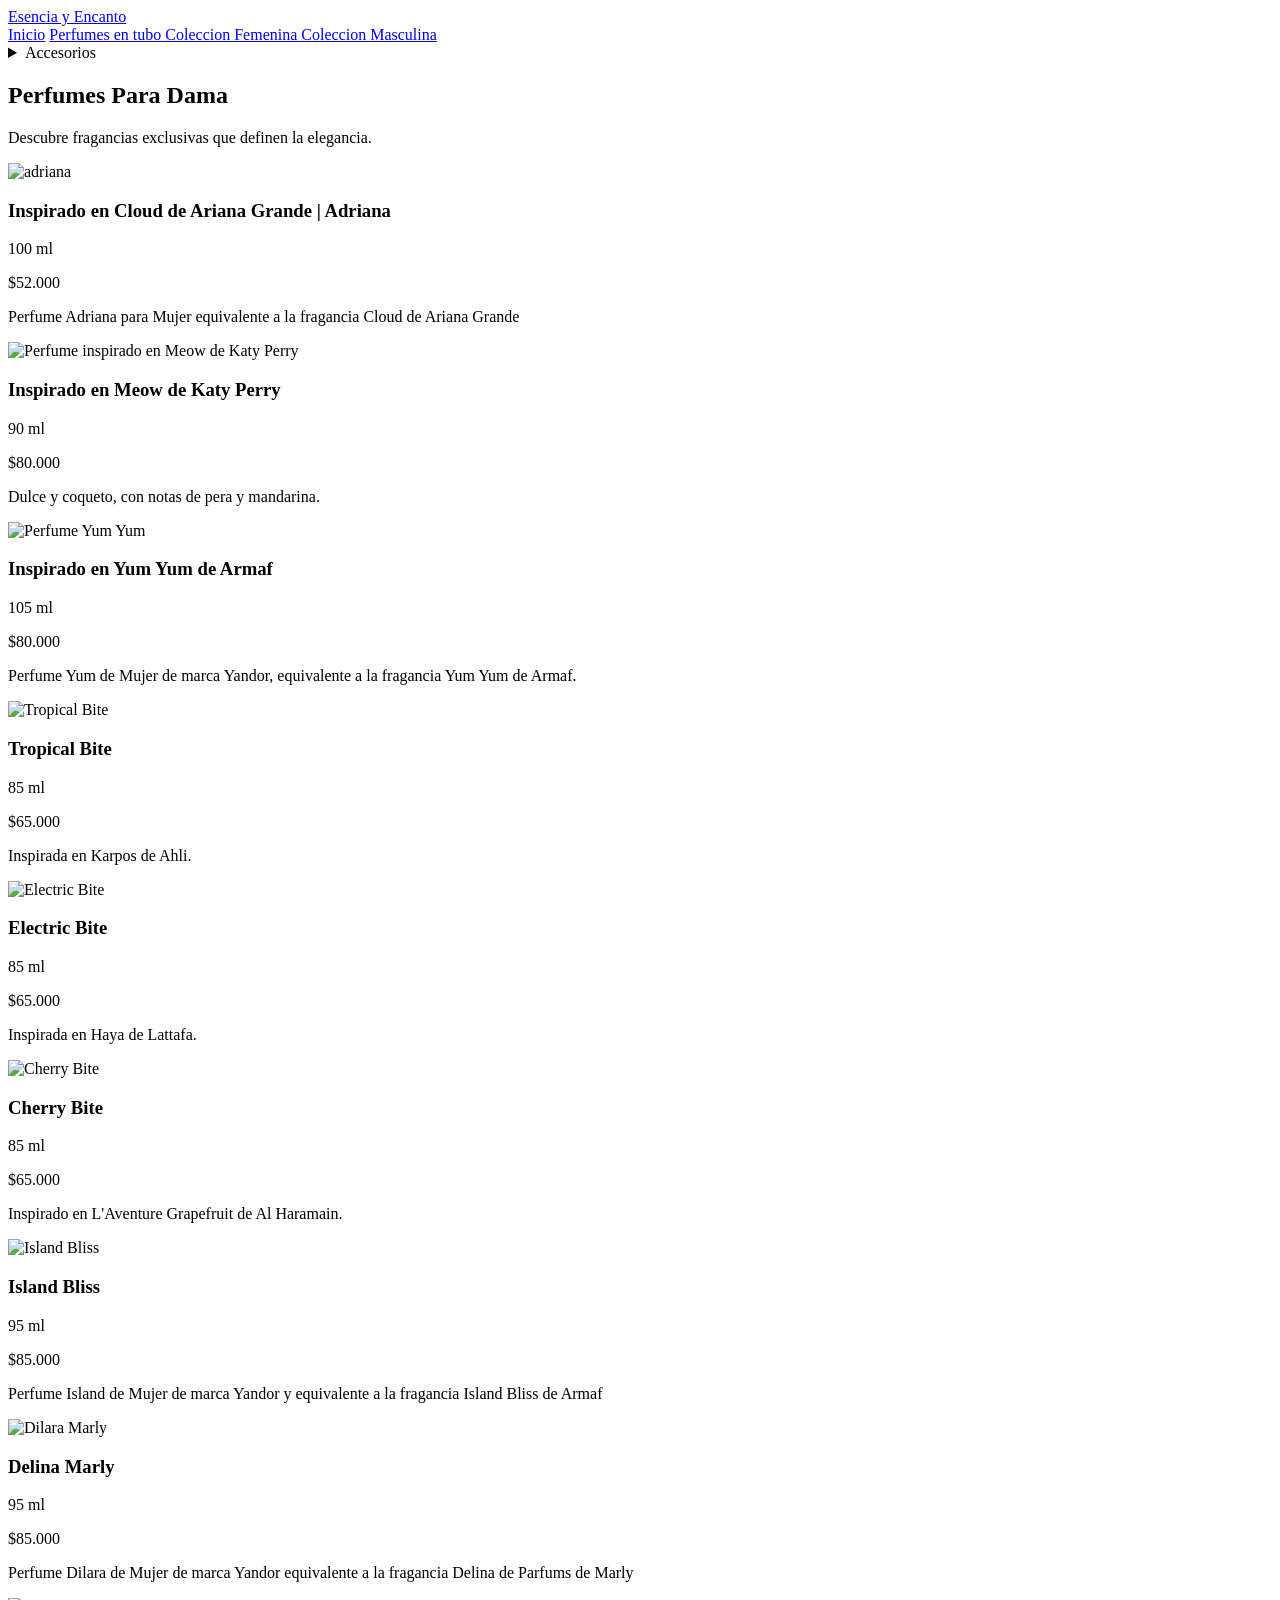
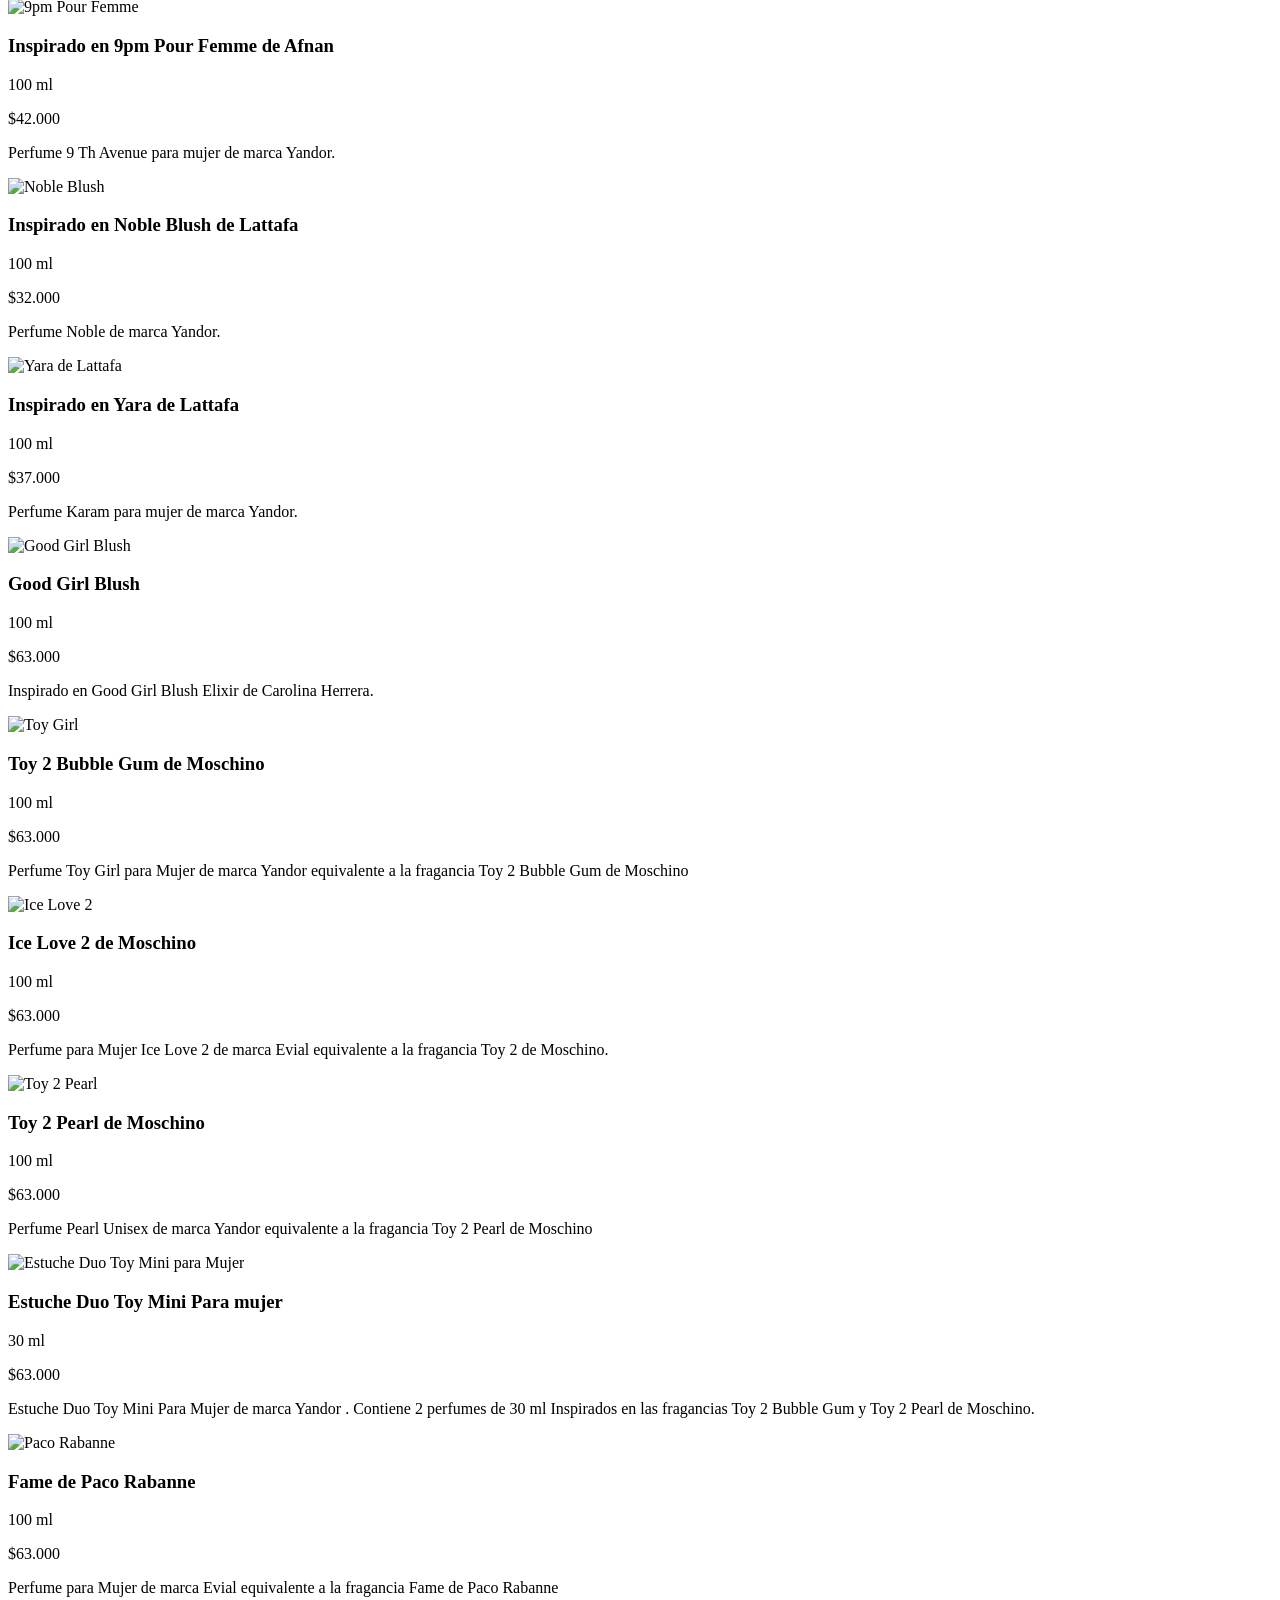
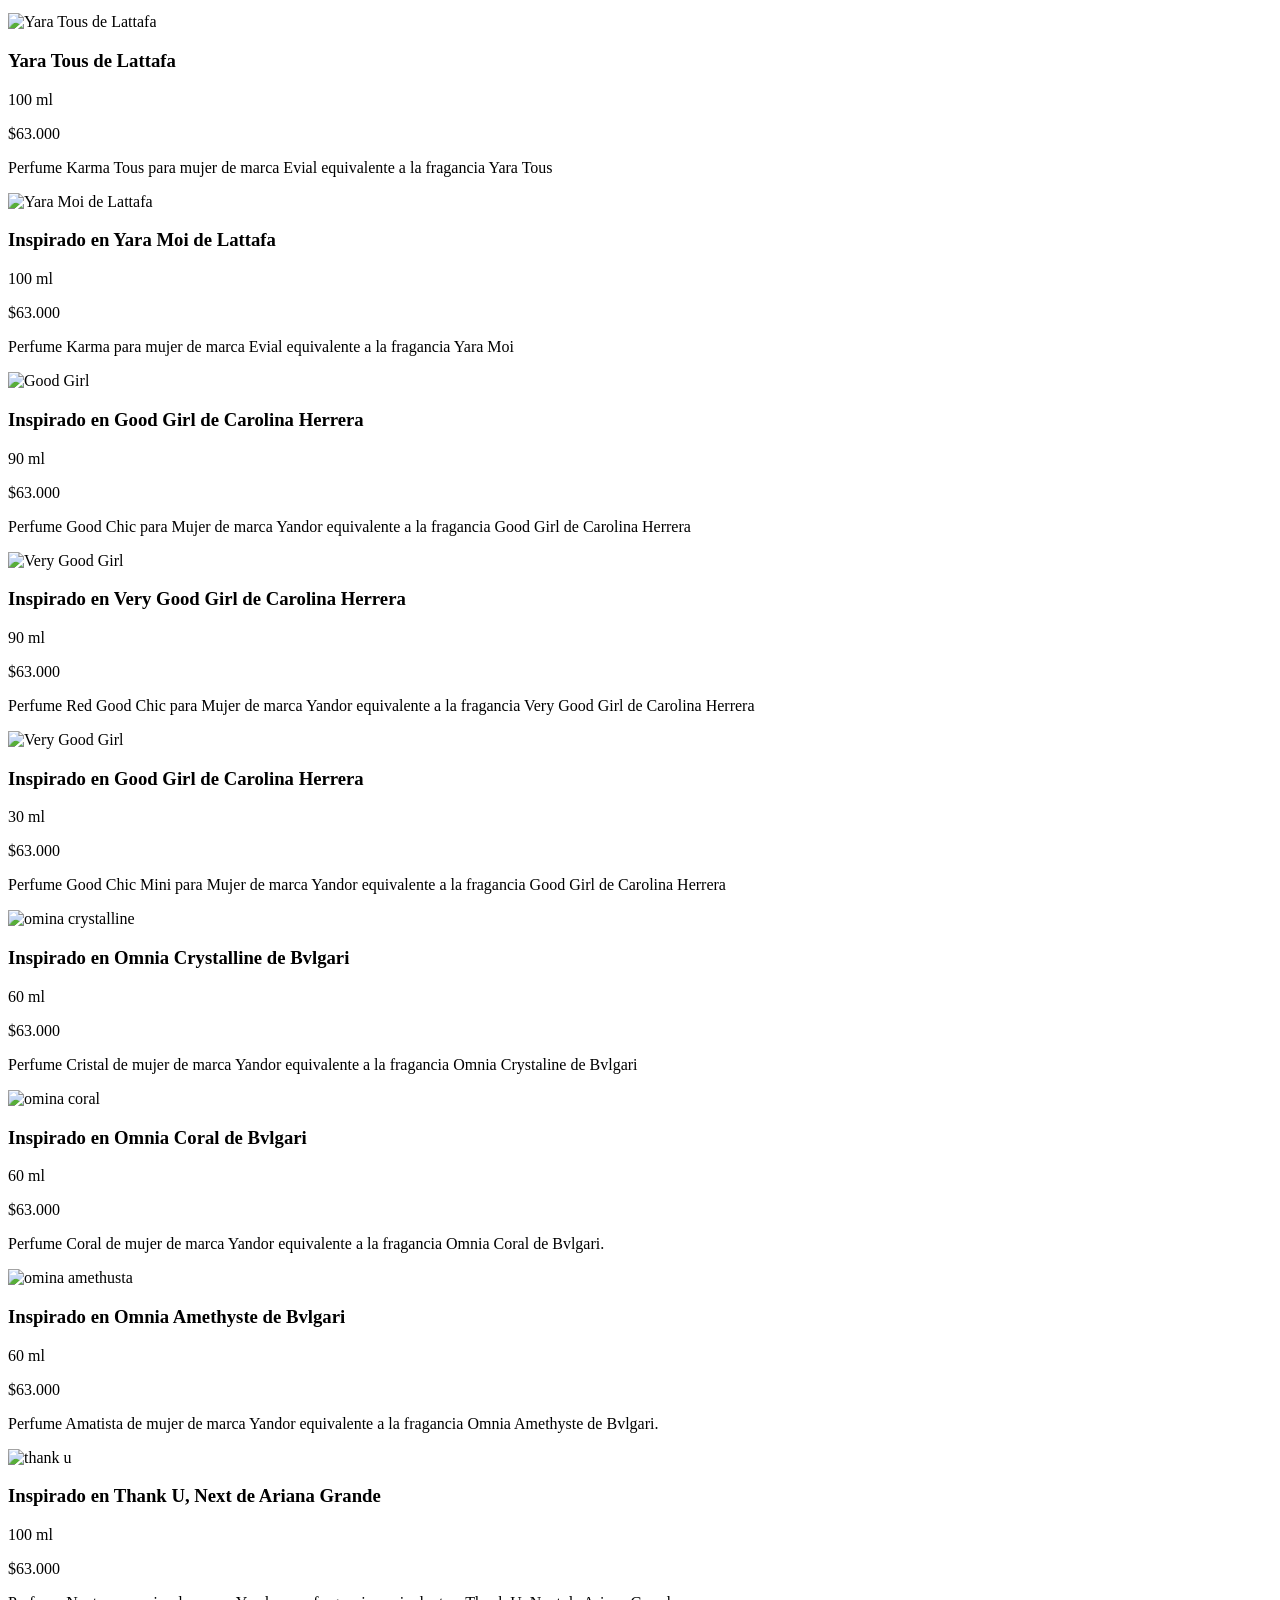
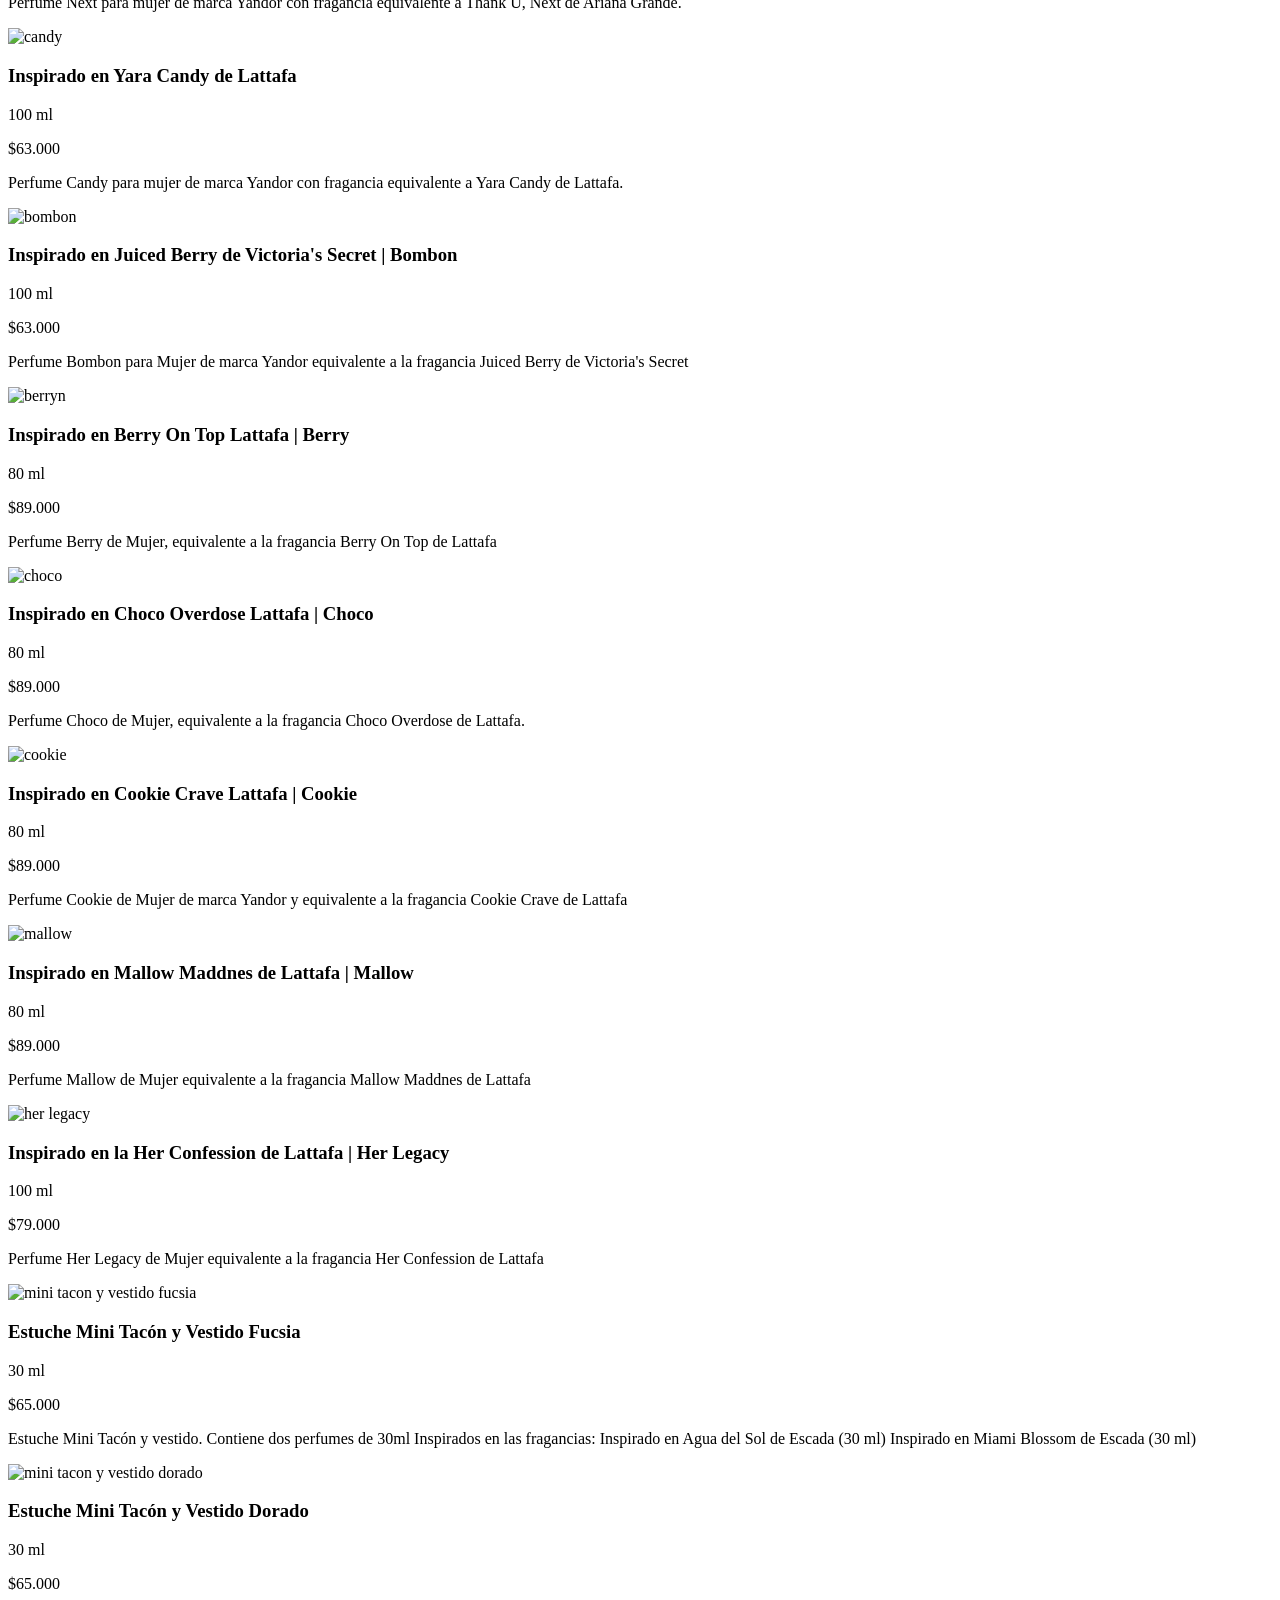
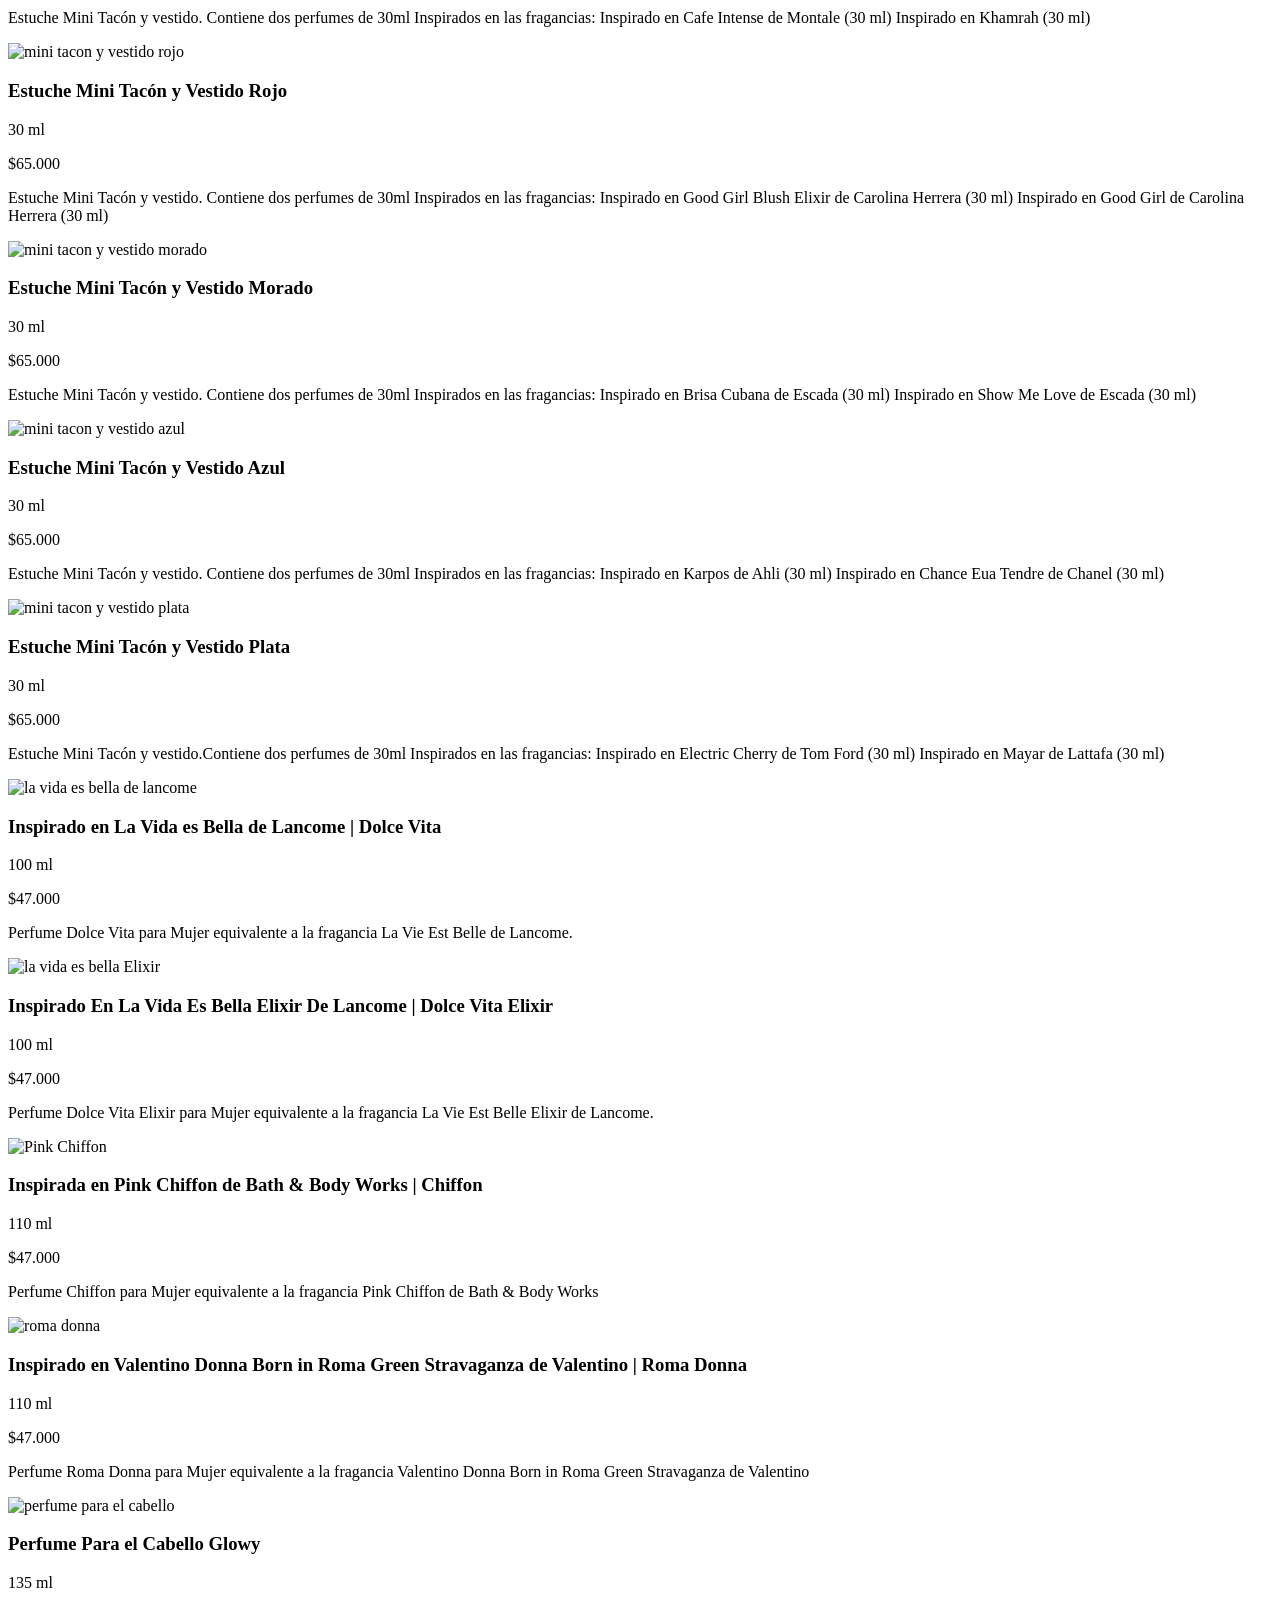
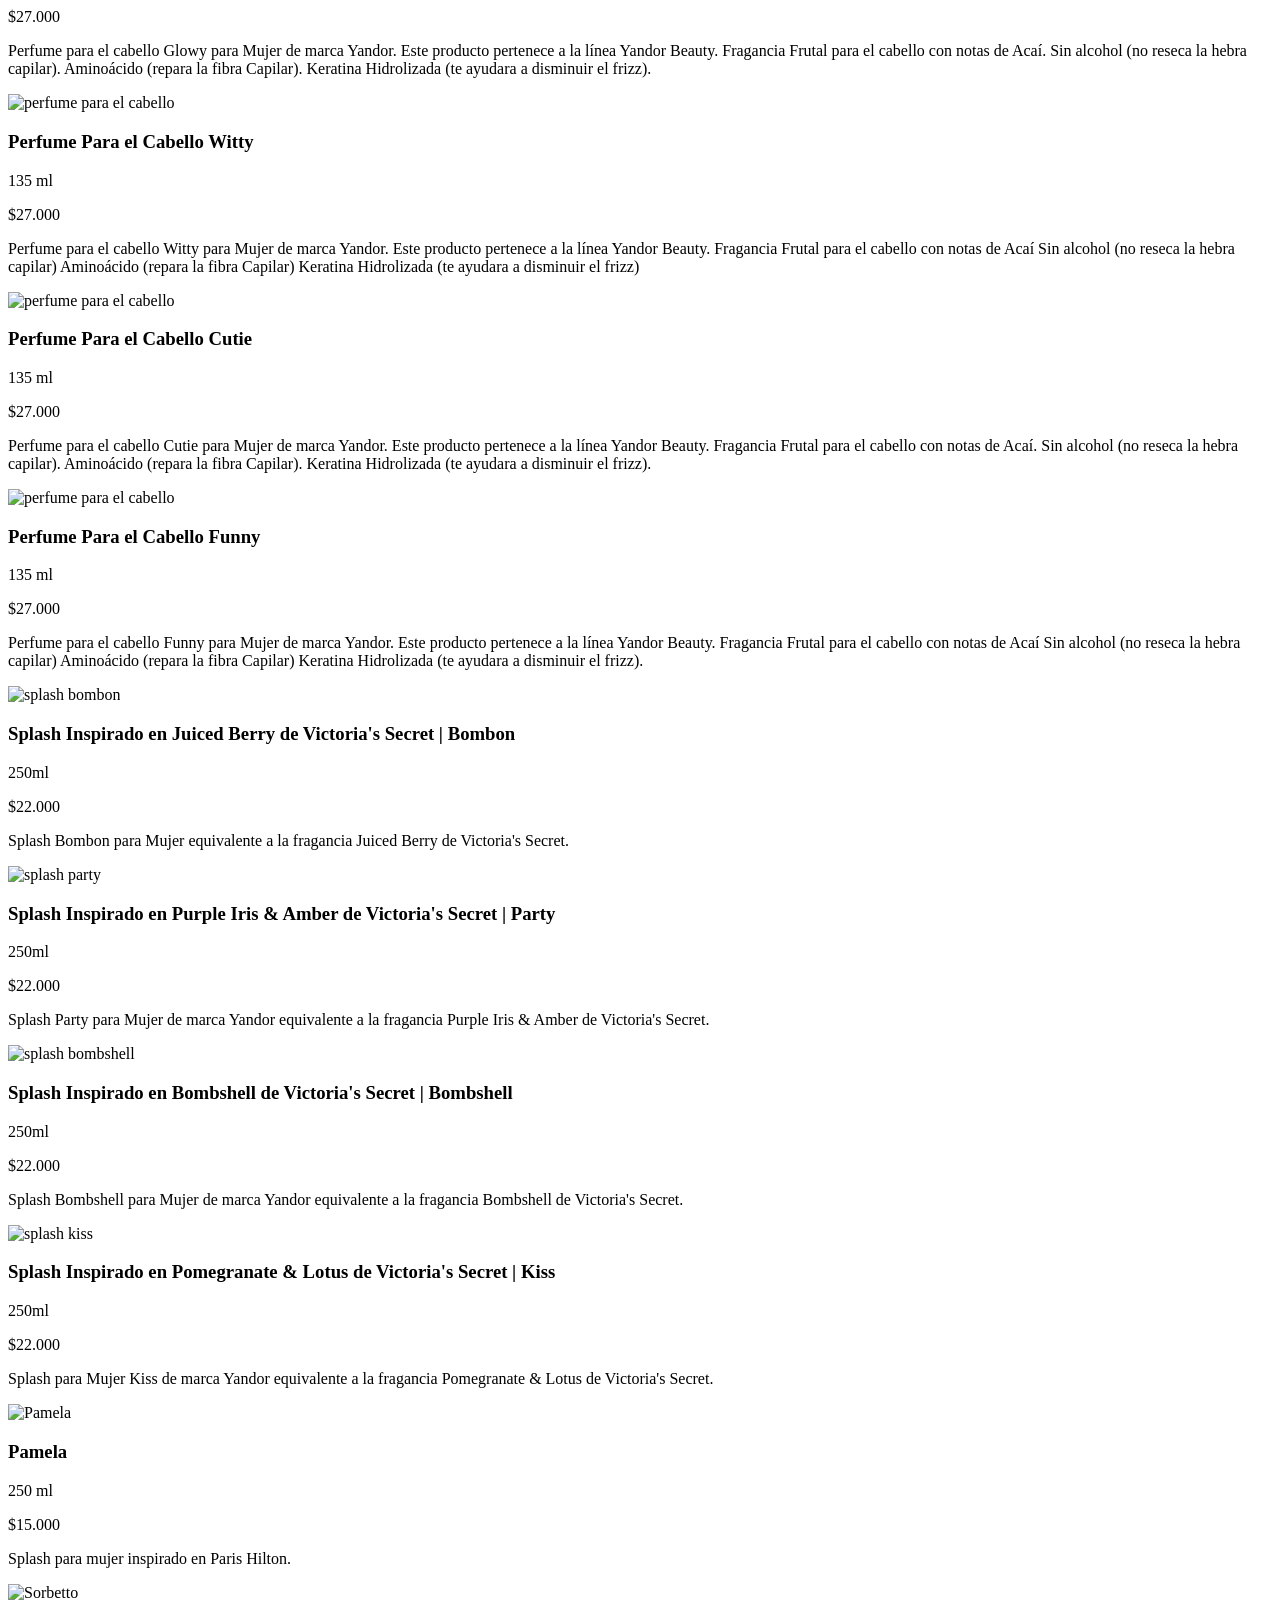
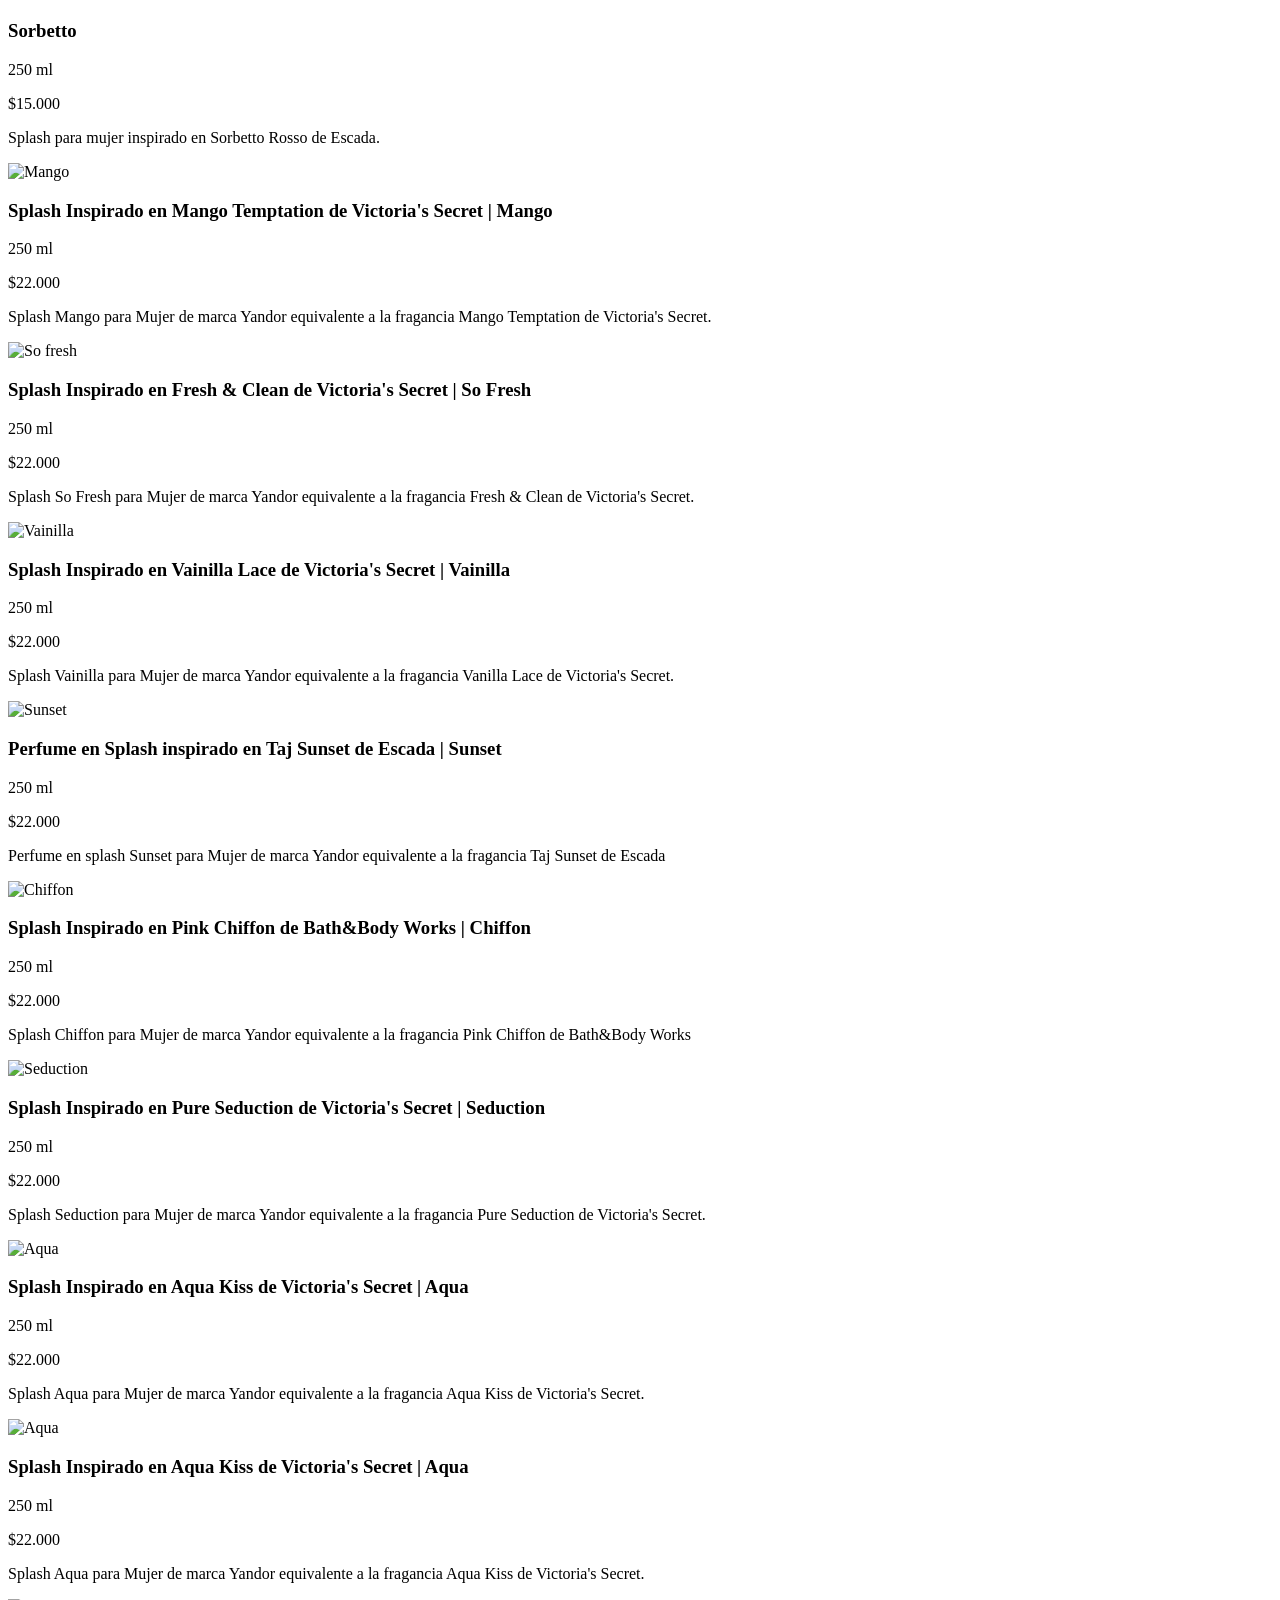
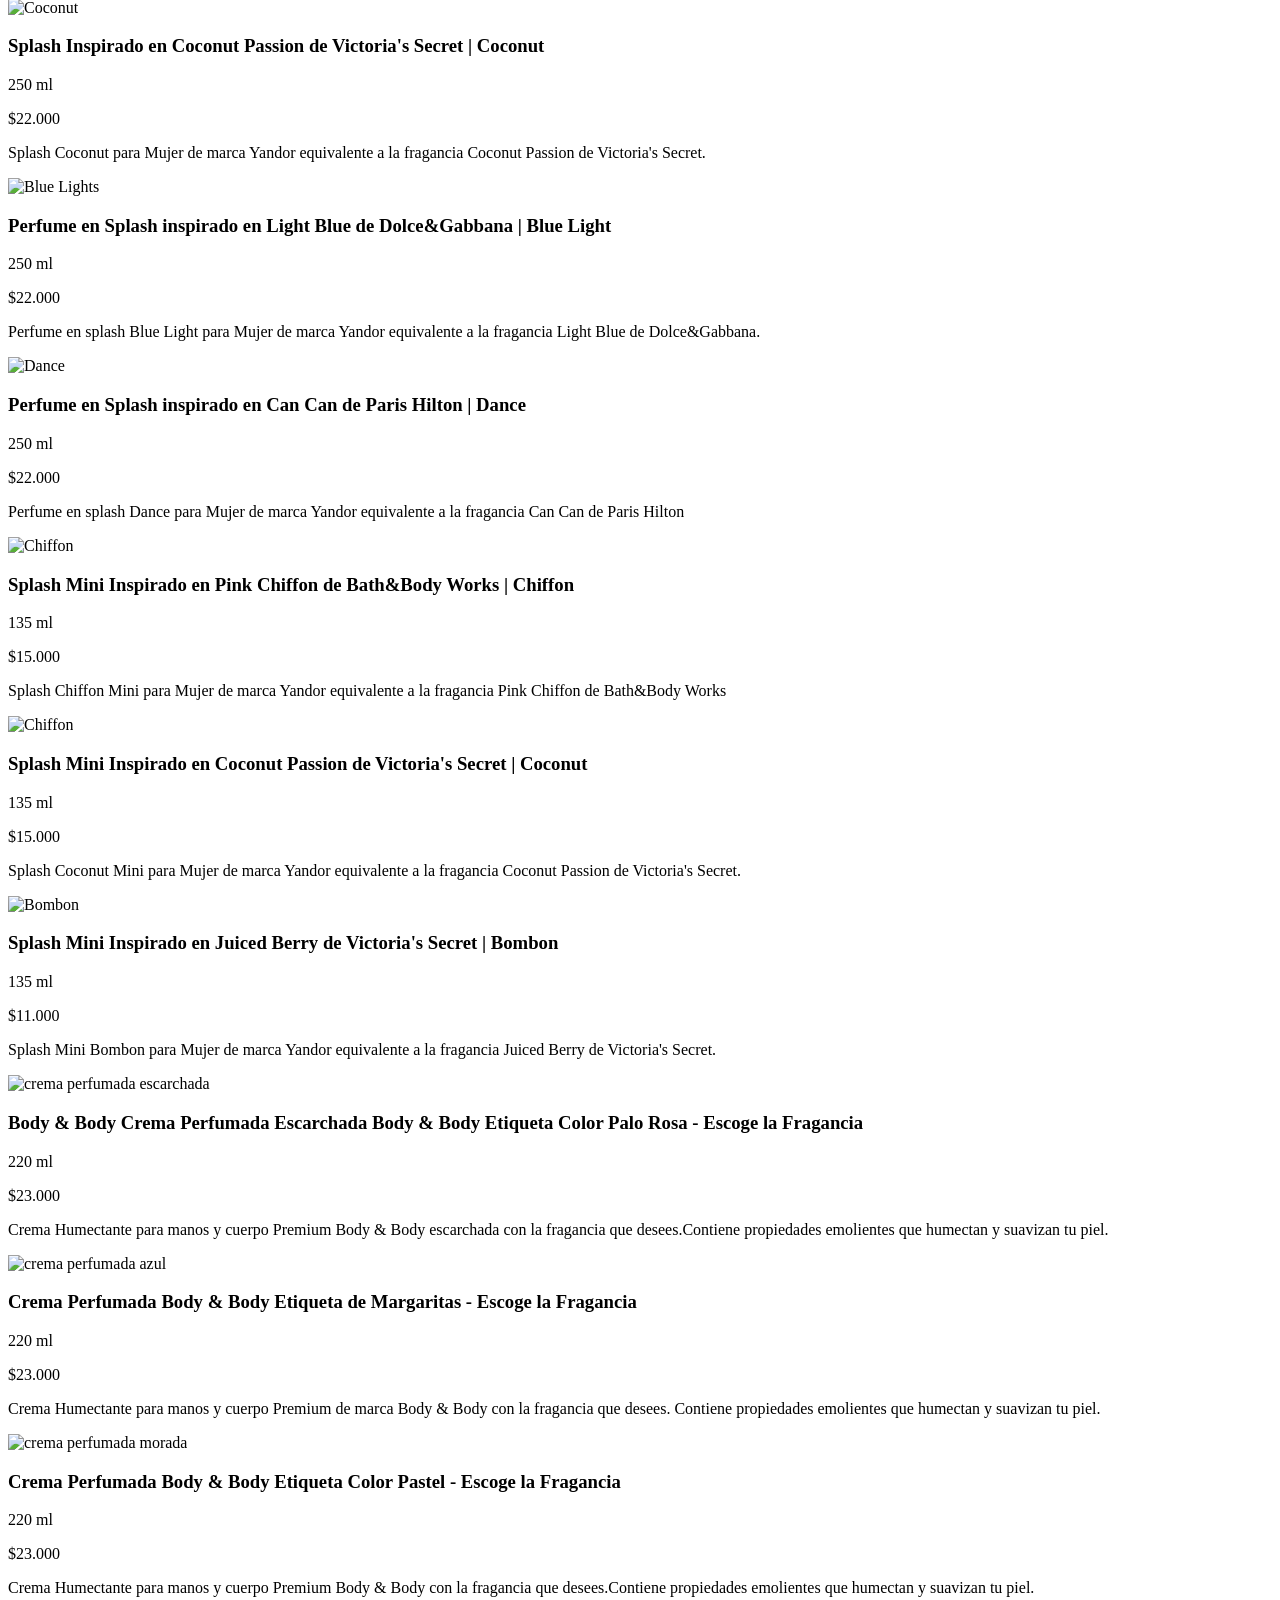
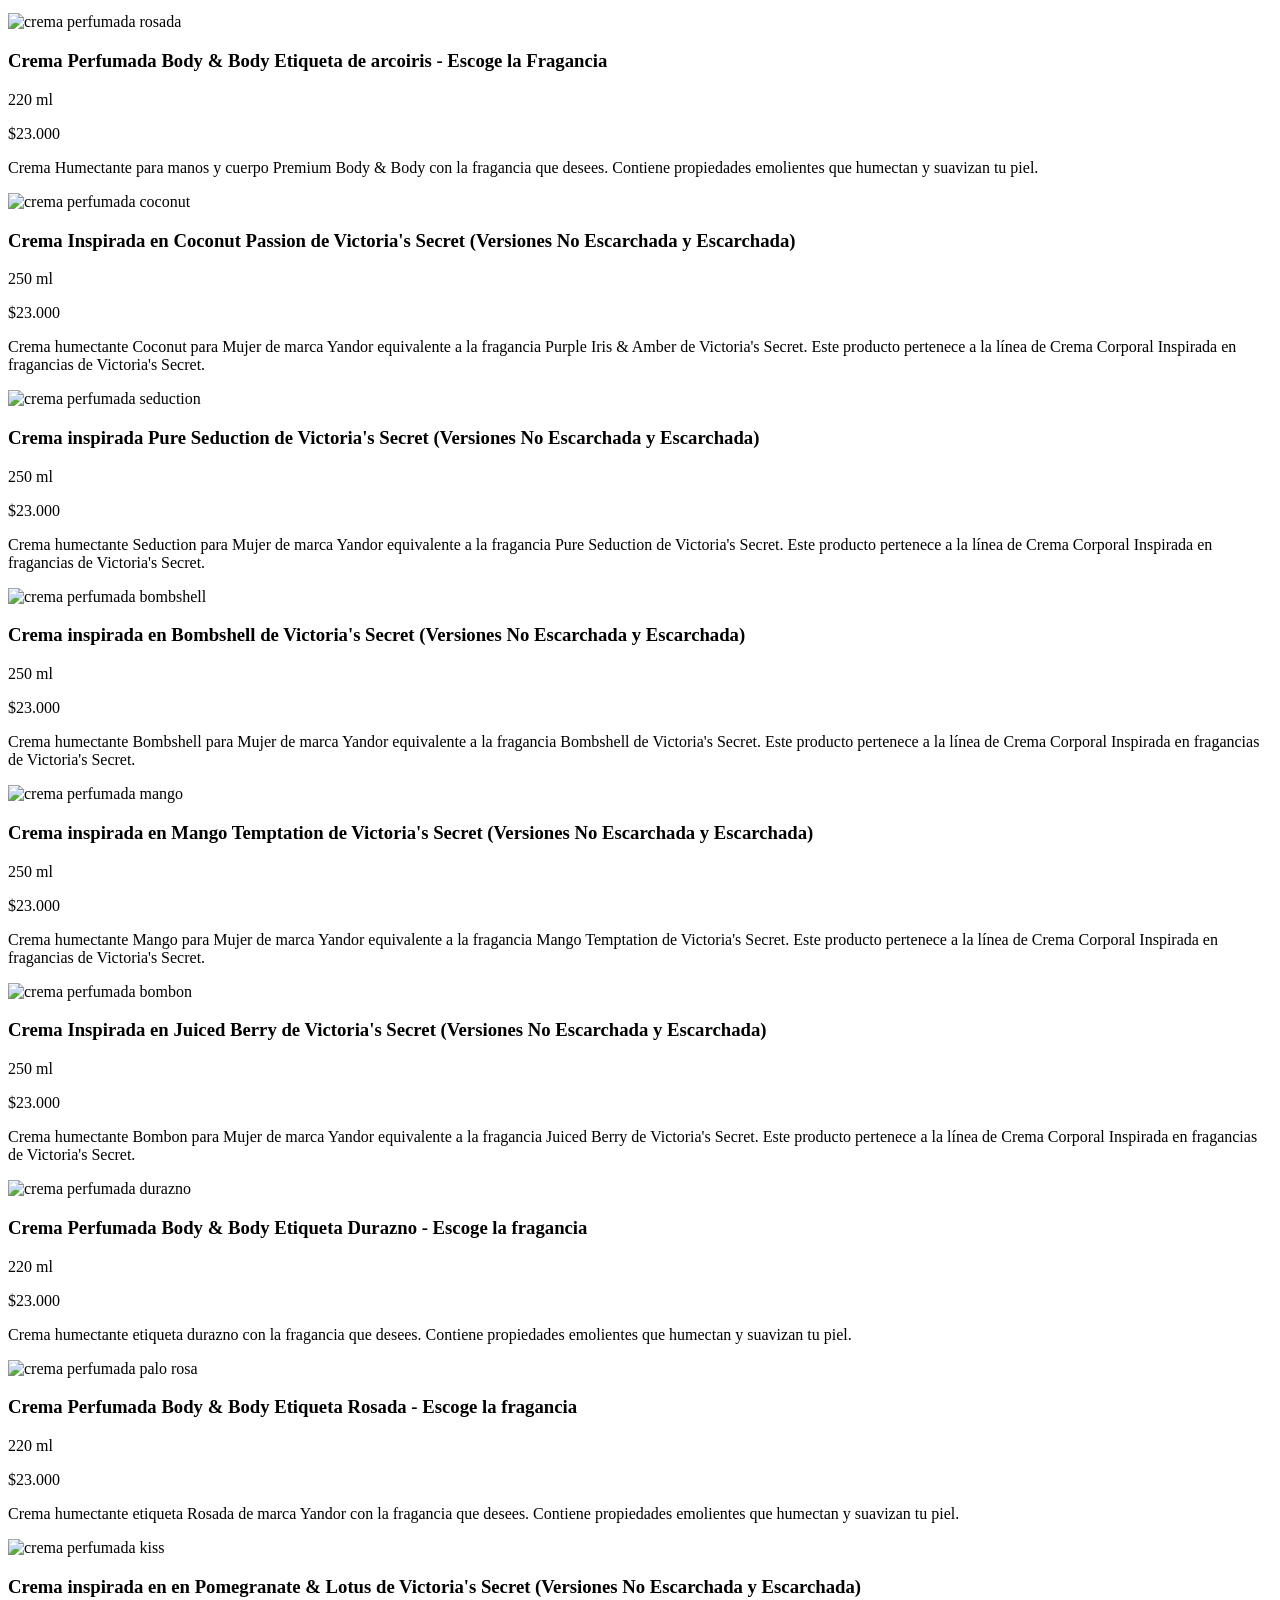
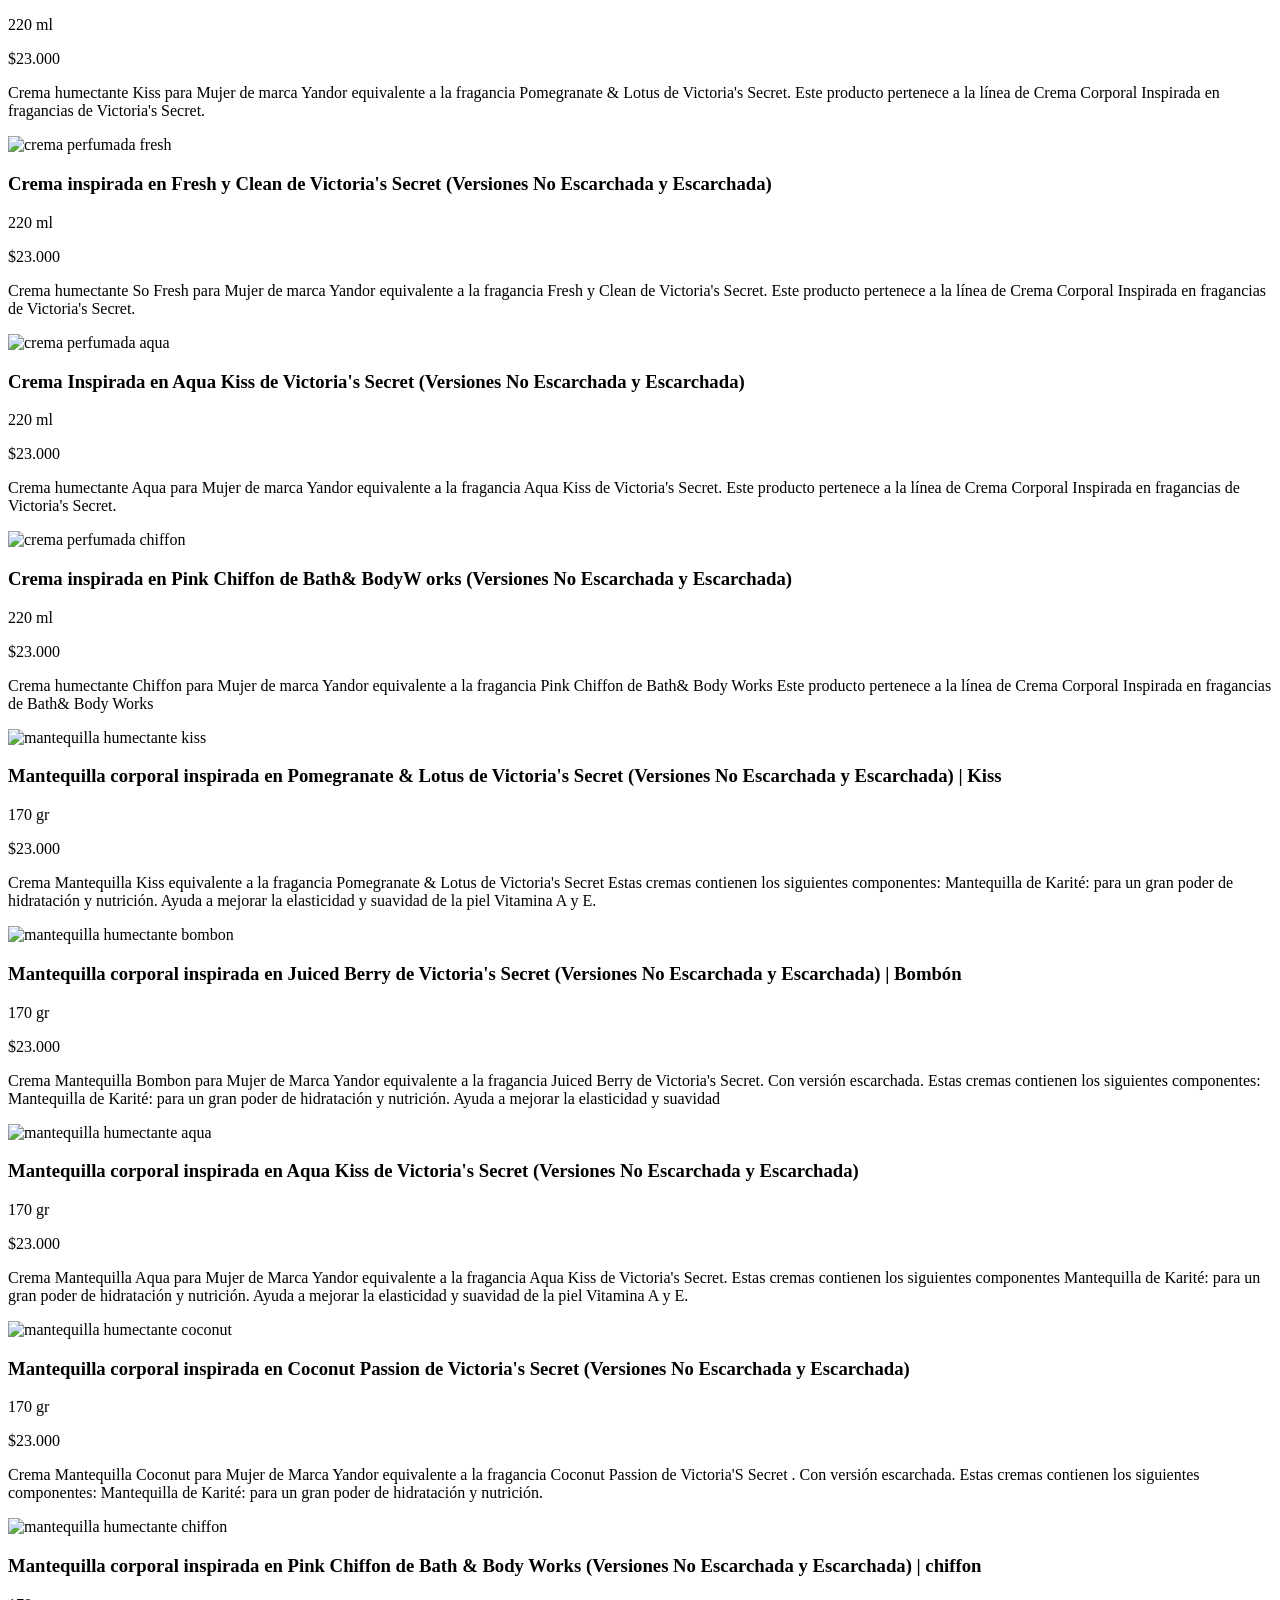
==== commit a23098f7: "Actualización del proyecto" ====
--- a/coleccion-femenina.html
+++ b/coleccion-femenina.html
@@ -1,1721 +1,1720 @@
-<!DOCTYPE html>
-<html lang="es">
-<head>
-  <meta charset="UTF-8">
-  <meta name="viewport" content="width=device-width, initial-scale=1.0">
-  <title>Perfumes para Dama - Esencia y Encanto</title>
-  <link rel="stylesheet" href="style.css">
-</head>
-
-
-<body>
-<header class="site-header">
-
-  <div class="container header-container">
-
-    <a class="logo" href="index.html">
-      Esencia y Encanto
-    </a>
-
-    <nav class="nav">
-
-      <a href="index.html" class="active">Inicio</a>
-
-      <a href="perfumes-tubo.html">
-        Perfumes en tubo
-      </a>
-
-      <a href="coleccion-femenina.html">
-        Coleccion Femenina
-      </a>
-
-      <a href="coleccion-masculina.html">
-        Coleccion Masculina
-      </a>
-      
-      <!-- MENÚ DESPLEGABLE DE ACCESORIOS -->
-      <div class="menu-desplegable">
-        <details>
-          <summary>Accesorios</summary>
-
-          <ul class="submenu">
-            <li><a href="topitos.html">Topitos</a></li>
-            <li><a href="cadenas.html">Cadenas</a></li>
-            <li><a href="anillos.html">Anillos</a></li>
-            <li><a href="earcuff.html">Earcuff</a></li>
-            <li><a href="pulseras.html">Pulseras</a></li>
-          </ul>
-        </details>
-      </div>
-
-    </nav>
-
-  </div>
-
-</header>
-
-  <section class="catalogo">
-    <div class="container">
-      <h2 class="section-title">Perfumes Para Dama</h2>
-      <p class="subtitle">Descubre fragancias exclusivas que definen la elegancia.</p>
-      <div class="grid">
-
-        <!-- Aquí tus tarjetas de perfumes de lujo -->
-        
-        <article class="card">
-          <img src="img/adriana.jpg" alt="adriana">
-          <div class="card-body">
-            <h3>
-              Inspirado en Cloud de Ariana Grande | Adriana
-            </h3>
-            <p class="size">
-              100 ml
-            </p>
-            <p class="price">
-              $52.000
-            </p>
-            <p class="desc">
-              Perfume Adriana para Mujer equivalente a la fragancia Cloud de Ariana Grande 
-            </p>
-          </div>
-        </article>        
-        
-        
-        <article class="card">
-          <img src="img/katty.jpg" alt="Perfume inspirado en Meow de Katy Perry">
-          <div class="card-body">
-            <h3>
-              Inspirado en Meow de Katy Perry
-            </h3>
-            <p class="size">
-              90 ml
-            </p>
-            <p class="price">
-              $80.000
-            </p>
-            <p class="desc">
-              Dulce y coqueto, con notas de pera y mandarina.
-            </p>
-          </div>
-        </article>
-
-
-        <article class="card">
-          <img src="img/yumyum.jpg" alt="Perfume Yum Yum">
-          <div class="card-body">
-            <h3>
-              Inspirado en Yum Yum de Armaf
-            </h3>
-            <p class="size">
-              105 ml
-            </p>
-            <p class="price">
-              $80.000
-            </p>
-            <p class="desc">
-              Perfume Yum de Mujer de marca Yandor,
-              equivalente a la fragancia Yum Yum de Armaf.
-            </p>
-          </div>
-        </article>
-
-        <article class="card">
-          <img src="img/tropical-bite.jpg" alt="Tropical Bite">
-          <div class="card-body">
-            <h3>
-              Tropical Bite
-            </h3>
-            <p class="size">
-              85 ml
-            </p>
-            <p class="price">
-              $65.000
-            </p>
-            <p class="desc">
-              Inspirada en Karpos de Ahli.
-            </p>
-          </div>
-        </article>
-
-
-        <article class="card">
-          <img src="img/electric-bite.jpg" alt="Electric Bite">
-          <div class="card-body">
-            <h3>
-              Electric Bite
-            </h3>
-            <p class="size">
-              85 ml
-            </p>
-            <p class="price">
-              $65.000
-            </p>
-            <p class="desc">
-              Inspirada en Haya de Lattafa.
-            </p>
-          </div>
-        </article>
-
-
-        <article class="card">
-          <img src="img/cherry-bite.jpg" alt="Cherry Bite">
-          <div class="card-body">
-            <h3>
-              Cherry Bite
-            </h3>
-            <p class="size">
-              85 ml
-            </p>
-            <p class="price">
-              $65.000
-            </p>
-            <p class="desc">
-              Inspirado en L'Aventure Grapefruit de Al Haramain.
-            </p>
-          </div>
-        </article>
-
-
-
-        <article class="card">
-          <img src="img/island.jpg" alt="Island Bliss">
-          <div class="card-body">
-            <h3>
-              Island Bliss
-            </h3>
-            <p class="size">
-              95 ml
-            </p>
-            <p class="price">
-              $85.000
-            </p>
-            <p class="desc">
-              Perfume Island de Mujer de marca Yandor y equivalente a la fragancia Island Bliss de Armaf
-            </p>
-          </div>
-        </article>
-
-
-        <article class="card">
-          <img src="img/dilara.jpg" alt="Dilara Marly">
-          <div class="card-body">
-            <h3>
-              Delina Marly
-            </h3>
-            <p class="size">
-              95 ml
-            </p>
-            <p class="price">
-              $85.000
-            </p>
-            <p class="desc">
-              Perfume Dilara de Mujer de marca Yandor equivalente a la fragancia Delina de Parfums de Marly
-            </p>
-          </div>
-        </article>
-
-
-        <article class="card">
-          <img src="img/9th.jpg" alt="9pm Pour Femme">
-          <div class="card-body">
-            <h3>
-              Inspirado en 9pm Pour Femme de Afnan
-            </h3>
-            <p class="size">
-              100 ml
-            </p>
-            <p class="price">
-              $42.000
-            </p>
-            <p class="desc">
-              Perfume 9 Th Avenue para mujer de marca Yandor.
-            </p>
-          </div>
-        </article>
-
-        <article class="card">
-          <img src="img/noble.jpg" alt="Noble Blush">
-          <div class="card-body">
-            <h3>
-              Inspirado en Noble Blush de Lattafa
-            </h3>
-            <p class="size">
-              100 ml
-            </p>
-            <p class="price">
-              $32.000
-            </p>
-            <p class="desc">
-              Perfume Noble de marca Yandor.
-            </p>
-          </div>
-        </article>
-
-        <article class="card">
-          <img src="img/lattafakaram.jpg" alt="Yara de Lattafa">
-          <div class="card-body">
-            <h3>
-              Inspirado en Yara de Lattafa
-            </h3>
-            <p class="size">
-              100 ml
-            </p>
-            <p class="price">
-              $37.000
-            </p>
-            <p class="desc">
-              Perfume Karam para mujer de marca Yandor.
-            </p>
-          </div>
-        </article>
-
-        <article class="card">
-          <img src="img/girl-blush.jpg" alt="Good Girl Blush">
-          <div class="card-body">
-            <h3>
-              Good Girl Blush
-            </h3>
-            <p class="size">
-              100 ml
-            </p>
-            <p class="price">
-              $63.000
-            </p>
-            <p class="desc">
-              Inspirado en Good Girl Blush Elixir de Carolina Herrera.
-            </p>
-          </div>
-        </article>  
-        
-        
-        <article class="card">
-          <img src="img/toygirl.jpg" alt="Toy Girl">
-          <div class="card-body">
-            <h3>
-              Toy 2 Bubble Gum de Moschino
-            </h3>
-            <p class="size">
-              100 ml
-            </p>
-            <p class="price">
-              $63.000
-            </p>
-            <p class="desc">
-              Perfume Toy Girl para Mujer de marca Yandor equivalente a la fragancia Toy 2 Bubble Gum de Moschino 
-            </p>
-          </div>
-        </article>     
-        
-        
-        <article class="card">
-          <img src="img/icelove.jpg" alt="Ice Love 2">
-          <div class="card-body">
-            <h3>
-            Ice Love 2 de Moschino
-            </h3>
-            <p class="size">
-              100 ml
-            </p>
-            <p class="price">
-              $63.000
-            </p>
-            <p class="desc">
-              Perfume para Mujer Ice Love 2 de marca Evial equivalente a la fragancia Toy 2 de Moschino. 
-            </p>
-          </div>
-        </article>     
-
-        <article class="card">
-          <img src="img/peral.jpg" alt="Toy 2 Pearl">
-          <div class="card-body">
-            <h3>
-            Toy 2 Pearl de Moschino
-            </h3>
-            <p class="size">
-              100 ml
-            </p>
-            <p class="price">
-              $63.000
-            </p>
-            <p class="desc">
-              Perfume Pearl Unisex de marca Yandor equivalente a la fragancia Toy 2 Pearl de Moschino 
-            </p>
-          </div>
-        </article> 
-
-        <article class="card">
-          <img src="img/duo mini moschino.jpg" alt="Estuche Duo Toy Mini para Mujer">
-          <div class="card-body">
-            <h3>
-            Estuche Duo Toy Mini Para mujer
-            </h3>
-            <p class="size">
-              30 ml
-            </p>
-            <p class="price">
-              $63.000
-            </p>
-            <p class="desc">
-              Estuche Duo Toy Mini Para Mujer de marca Yandor . Contiene 2 perfumes de 30 ml Inspirados en las fragancias Toy 2 Bubble Gum y Toy 2 Pearl de Moschino. 
-            </p>
-          </div>
-        </article>         
-
-        <article class="card">
-          <img src="img/paccorabanne.jpg" alt="Paco Rabanne">
-          <div class="card-body">
-            <h3>
-             Fame de Paco Rabanne
-            </h3>
-            <p class="size">
-              100 ml
-            </p>
-            <p class="price">
-              $63.000
-            </p>
-            <p class="desc">
-              Perfume para Mujer de marca Evial equivalente a la fragancia Fame de Paco Rabanne
-            </p>
-          </div>
-        </article>
-
-
-        <article class="card">
-          <img src="img/yaratous.jpg" alt="Yara Tous de Lattafa">
-          <div class="card-body">
-            <h3>
-             Yara Tous de Lattafa 
-            </h3>
-            <p class="size">
-              100 ml
-            </p>
-            <p class="price">
-              $63.000
-            </p>
-            <p class="desc">
-              Perfume Karma Tous para mujer de marca Evial equivalente a la fragancia Yara Tous
-            </p>
-          </div>
-        </article>    
-        
-        
-        <article class="card">
-          <img src="img/yaramoi.jpg" alt="Yara Moi de Lattafa">
-          <div class="card-body">
-            <h3>
-             Inspirado en Yara Moi de Lattafa 
-            </h3>
-            <p class="size">
-              100 ml
-            </p>
-            <p class="price">
-              $63.000
-            </p>
-            <p class="desc">
-              Perfume Karma para mujer de marca Evial equivalente a la fragancia Yara Moi
-            </p>
-          </div>
-        </article>        
-
-        <article class="card">
-          <img src="img/goodchic.jpg" alt="Good Girl">
-          <div class="card-body">
-            <h3>
-             Inspirado en Good Girl de Carolina Herrera
-            </h3>
-            <p class="size">
-              90 ml
-            </p>
-            <p class="price">
-              $63.000
-            </p>
-            <p class="desc">
-              Perfume Good Chic para Mujer de marca Yandor equivalente a la fragancia Good Girl de Carolina Herrera
-            </p>
-          </div>
-        </article> 
-
-        <article class="card">
-          <img src="img/goodgirlchic.jpg" alt="Very Good Girl">
-          <div class="card-body">
-            <h3>
-             Inspirado en Very Good Girl de Carolina Herrera 
-            </h3>
-            <p class="size">
-              90 ml
-            </p>
-            <p class="price">
-              $63.000
-            </p>
-            <p class="desc">
-              Perfume Red Good Chic para Mujer de marca Yandor equivalente a la fragancia Very Good Girl de Carolina Herrera
-            </p>
-          </div>
-        </article> 
-
-
-        <article class="card">
-          <img src="img/good.jpg" alt="Very Good Girl">
-          <div class="card-body">
-            <h3>
-             Inspirado en Good Girl de Carolina Herrera 
-            </h3>
-            <p class="size">
-              30 ml
-            </p>
-            <p class="price">
-              $63.000
-            </p>
-            <p class="desc">
-              Perfume Good Chic Mini para Mujer de marca Yandor equivalente a la fragancia Good Girl de Carolina Herrera
-            </p>
-          </div>
-        </article> 
-
-
-        <article class="card">
-          <img src="img/cristal.jpg" alt="omina crystalline">
-          <div class="card-body">
-            <h3>
-             Inspirado en Omnia Crystalline de Bvlgari 
-            </h3>
-            <p class="size">
-              60 ml
-            </p>
-            <p class="price">
-              $63.000
-            </p>
-            <p class="desc">
-              Perfume Cristal de mujer de marca Yandor equivalente a la fragancia Omnia Crystaline de Bvlgari
-            </p>
-          </div>
-        </article>
-
-
-        <article class="card">
-          <img src="img/coral.jpg" alt="omina coral">
-          <div class="card-body">
-            <h3>
-             Inspirado en Omnia Coral de Bvlgari  
-            </h3>
-            <p class="size">
-              60 ml
-            </p>
-            <p class="price">
-              $63.000
-            </p>
-            <p class="desc">
-              Perfume Coral de mujer de marca Yandor equivalente a la fragancia Omnia Coral de Bvlgari. 
-            </p>
-          </div>
-        </article>     
-        
-        
-        <article class="card">
-          <img src="img/amatista.jpg" alt="omina amethusta">
-          <div class="card-body">
-            <h3>
-             Inspirado en Omnia Amethyste de Bvlgari 
-            </h3>
-            <p class="size">
-              60 ml
-            </p>
-            <p class="price">
-              $63.000
-            </p>
-            <p class="desc">
-              Perfume Amatista de mujer de marca Yandor equivalente a la fragancia Omnia Amethyste de Bvlgari. 
-            </p>
-          </div>
-        </article>       
-        
-        
-        <article class="card">
-          <img src="img/nextlujo.jpg" alt="thank u">
-          <div class="card-body">
-            <h3>
-             Inspirado en Thank U, Next de Ariana Grande 
-            </h3>
-            <p class="size">
-              100 ml
-            </p>
-            <p class="price">
-              $63.000
-            </p>
-            <p class="desc">
-              Perfume Next para mujer de marca Yandor con fragancia equivalente a Thank U, Next de Ariana Grande. 
-            </p>
-          </div>
-        </article>         
-
-
-        <article class="card">
-          <img src="img/candy.jpg" alt="candy">
-          <div class="card-body">
-            <h3>
-             Inspirado en Yara Candy de Lattafa
-            </h3>
-            <p class="size">
-              100 ml
-            </p>
-            <p class="price">
-              $63.000
-            </p>
-            <p class="desc">
-              Perfume Candy para mujer de marca Yandor con fragancia equivalente a Yara Candy de Lattafa.
-            </p>
-          </div>
-        </article>        
-
-        <article class="card">
-          <img src="img/bombon.jpg" alt="bombon">
-          <div class="card-body">
-            <h3>
-            Inspirado en Juiced Berry de Victoria's Secret | Bombon 
-            </h3>
-            <p class="size">
-              100 ml
-            </p>
-            <p class="price">
-              $63.000
-            </p>
-            <p class="desc">
-              Perfume Bombon para Mujer de marca Yandor equivalente a la fragancia Juiced Berry de Victoria's Secret
-            </p>
-          </div>
-        </article>  
-
-        <article class="card">
-          <img src="img/berryontop.jpg" alt="berryn">
-          <div class="card-body">
-            <h3>
-            Inspirado en Berry On Top Lattafa | Berry 
-            </h3>
-            <p class="size">
-              80 ml
-            </p>
-            <p class="price">
-              $89.000
-            </p>
-            <p class="desc">
-              Perfume Berry de Mujer, equivalente a la fragancia Berry On Top de Lattafa
-            </p>
-          </div>
-        </article> 
-
-        <article class="card">
-          <img src="img/choco.jpg" alt="choco">
-          <div class="card-body">
-            <h3>
-            Inspirado en Choco Overdose Lattafa | Choco 
-            </h3>
-            <p class="size">
-              80 ml
-            </p>
-            <p class="price">
-              $89.000
-            </p>
-            <p class="desc">
-              Perfume Choco de Mujer, equivalente a la fragancia Choco Overdose de Lattafa. 
-            </p>
-          </div>
-        </article> 
-
-      
-        <article class="card">
-          <img src="img/cookie.jpg" alt="cookie">
-          <div class="card-body">
-            <h3>
-            Inspirado en Cookie Crave Lattafa | Cookie
-            </h3>
-            <p class="size">
-              80 ml
-            </p>
-            <p class="price">
-              $89.000
-            </p>
-            <p class="desc">
-              Perfume Cookie de Mujer de marca Yandor y equivalente a la fragancia Cookie Crave de Lattafa 
-            </p>
-          </div>
-        </article>    
-        
-        
-
-        <article class="card">
-          <img src="img/mallow.jpg" alt="mallow">
-          <div class="card-body">
-            <h3>
-           Inspirado en Mallow Maddnes de Lattafa  | Mallow
-            </h3>
-            <p class="size">
-              80 ml
-            </p>
-            <p class="price">
-              $89.000
-            </p>
-            <p class="desc">
-              Perfume Mallow de Mujer equivalente a la fragancia Mallow Maddnes de Lattafa 
-            </p>
-          </div>
-        </article>     
-        
-        
-        <article class="card">
-          <img src="img/herlegacy.jpg" alt="her legacy">
-          <div class="card-body">
-            <h3>
-           Inspirado en la Her Confession de Lattafa | Her Legacy
-            </h3>
-            <p class="size">
-              100 ml
-            </p>
-            <p class="price">
-              $79.000
-            </p>
-            <p class="desc">
-             Perfume Her Legacy de Mujer equivalente a la fragancia Her Confession de Lattafa
-            </p>
-          </div>
-        </article>        
-
-
-        <article class="card">
-          <img src="img/minitaconyvestidofucsia.jpg" alt="mini tacon y vestido fucsia">
-          <div class="card-body">
-            <h3>
-           Estuche Mini Tacón y Vestido Fucsia
-            </h3>
-            <p class="size">
-              30 ml
-            </p>
-            <p class="price">
-              $65.000
-            </p>
-            <p class="desc">
-             Estuche Mini Tacón y vestido. Contiene dos perfumes de 30ml Inspirados en las fragancias: Inspirado en Agua del Sol de Escada (30 ml) Inspirado en Miami Blossom de Escada (30 ml)
-            </p>
-          </div>
-        </article> 
-
-
-        <article class="card">
-          <img src="img/minitaconyvestidodorado.jpg" alt="mini tacon y vestido dorado">
-          <div class="card-body">
-            <h3>
-           Estuche Mini Tacón y Vestido Dorado
-            </h3>
-            <p class="size">
-              30 ml
-            </p>
-            <p class="price">
-              $65.000
-            </p>
-            <p class="desc">
-             Estuche Mini Tacón y vestido. Contiene dos perfumes de 30ml Inspirados en las fragancias: Inspirado en Cafe Intense de Montale (30 ml) Inspirado en Khamrah (30 ml)
-            </p>
-          </div>
-        </article>      
-        
-        
-        <article class="card">
-          <img src="img/minitaconyvestidorojo.jpg" alt="mini tacon y vestido rojo">
-          <div class="card-body">
-            <h3>
-           Estuche Mini Tacón y Vestido Rojo
-            </h3>
-            <p class="size">
-              30 ml
-            </p>
-            <p class="price">
-              $65.000
-            </p>
-            <p class="desc">
-             Estuche Mini Tacón y vestido. Contiene dos perfumes de 30ml Inspirados en las fragancias: Inspirado en Good Girl Blush Elixir de Carolina Herrera (30 ml) Inspirado en Good Girl de Carolina Herrera (30 ml)
-            </p>
-          </div>
-        </article>   
-        
-        <article class="card">
-          <img src="img/minitaconyvestidomorado.jpg" alt="mini tacon y vestido morado">
-          <div class="card-body">
-            <h3>
-           Estuche Mini Tacón y Vestido Morado
-            </h3>
-            <p class="size">
-              30 ml
-            </p>
-            <p class="price">
-              $65.000
-            </p>
-            <p class="desc">
-             Estuche Mini Tacón y vestido. Contiene dos perfumes de 30ml Inspirados en las fragancias: Inspirado en Brisa Cubana de Escada (30 ml) Inspirado en Show Me Love de Escada (30 ml)
-            </p>
-          </div>
-        </article>           
-
-
-        <article class="card">
-          <img src="img/minitaconyvestidoazul.jpg" alt="mini tacon y vestido azul">
-          <div class="card-body">
-            <h3>
-           Estuche Mini Tacón y Vestido Azul
-            </h3>
-            <p class="size">
-              30 ml
-            </p>
-            <p class="price">
-              $65.000
-            </p>
-            <p class="desc">
-             Estuche Mini Tacón y vestido. Contiene dos perfumes de 30ml Inspirados en las fragancias: Inspirado en Karpos de Ahli (30 ml) Inspirado en Chance Eua Tendre de Chanel (30 ml)
-            </p>
-          </div>
-        </article>
-        
-  
-        <article class="card">
-          <img src="img/minitaconyvestidoplata.jpg" alt="mini tacon y vestido plata">
-          <div class="card-body">
-            <h3>
-           Estuche Mini Tacón y Vestido Plata
-            </h3>
-            <p class="size">
-              30 ml
-            </p>
-            <p class="price">
-              $65.000
-            </p>
-            <p class="desc">
-             Estuche Mini Tacón y vestido.Contiene dos perfumes de 30ml Inspirados en las fragancias: Inspirado en Electric Cherry de Tom Ford (30 ml) Inspirado en Mayar de Lattafa (30 ml) 
-            </p>
-          </div>
-        </article> 
-        
-        
-        <article class="card">
-          <img src="img/Lavidaesbellalancome.jpg" alt="la vida es bella de lancome">
-          <div class="card-body">
-            <h3>
-           Inspirado en La Vida es Bella de Lancome | Dolce Vita
-            </h3>
-            <p class="size">
-              100 ml
-            </p>
-            <p class="price">
-              $47.000
-            </p>
-            <p class="desc">
-             Perfume Dolce Vita para Mujer equivalente a la fragancia La Vie Est Belle de Lancome.
-            </p>
-          </div>
-        </article>  
-        
-        
-        <article class="card">
-          <img src="img/dolcevitaelixir.jpg" alt="la vida es bella Elixir">
-          <div class="card-body">
-            <h3>
-           Inspirado En La Vida Es Bella Elixir De Lancome | Dolce Vita Elixir
-            </h3>
-            <p class="size">
-              100 ml
-            </p>
-            <p class="price">
-              $47.000
-            </p>
-            <p class="desc">
-             Perfume Dolce Vita Elixir para Mujer equivalente a la fragancia La Vie Est Belle Elixir de Lancome.
-            </p>
-          </div>
-        </article>     
-        
-        
-        <article class="card">
-          <img src="img/chiffonlujo.jpg" alt="Pink Chiffon">
-          <div class="card-body">
-            <h3>
-           Inspirada en Pink Chiffon de Bath & Body Works | Chiffon
-            </h3>
-            <p class="size">
-              110 ml
-            </p>
-            <p class="price">
-              $47.000
-            </p>
-            <p class="desc">
-             Perfume Chiffon para Mujer equivalente a la fragancia Pink Chiffon de Bath & Body Works
-            </p>
-          </div>
-        </article>  
-        
-        
-        <article class="card">
-          <img src="img/romadonna.jpg" alt="roma donna">
-          <div class="card-body">
-            <h3>
-          Inspirado en Valentino Donna Born in Roma Green Stravaganza de Valentino | Roma Donna
-            </h3>
-            <p class="size">
-              110 ml
-            </p>
-            <p class="price">
-              $47.000
-            </p>
-            <p class="desc">
-             Perfume Roma Donna para Mujer equivalente a la fragancia Valentino Donna Born in Roma Green Stravaganza de Valentino
-            </p>
-          </div>
-        </article>  
-
-
-        <article class="card">
-          <img src="img/perfumecabelloglow.jpg" alt="perfume para el cabello">
-          <div class="card-body">
-            <h3>
-              Perfume Para el Cabello Glowy
-            </h3>
-            <p class="size">
-              135 ml
-            </p>
-            <p class="price">
-              $27.000
-            </p>
-            <p class="desc">
-              Perfume para el cabello Glowy para Mujer de marca Yandor. Este producto pertenece a la línea Yandor Beauty. Fragancia Frutal para el cabello con notas de Acaí. Sin alcohol (no reseca la hebra capilar). Aminoácido (repara la fibra Capilar). Keratina Hidrolizada (te ayudara a disminuir el frizz).
-            </p>
-          </div>
-        </article>
-
-        <article class="card">
-          <img src="img/perfumecabellowitty.jpg" alt="perfume para el cabello">
-          <div class="card-body">
-            <h3>
-              Perfume Para el Cabello Witty
-            </h3>
-            <p class="size">
-              135 ml
-            </p>
-            <p class="price">
-              $27.000
-            </p>
-            <p class="desc">
-              Perfume para el cabello Witty para Mujer de marca Yandor. Este producto pertenece a la línea Yandor Beauty. Fragancia Frutal para el cabello con notas de Acaí Sin alcohol (no reseca la hebra capilar) Aminoácido (repara la fibra Capilar) Keratina Hidrolizada (te ayudara a disminuir el frizz)
-            </p>
-          </div>
-        </article>
-
-        <article class="card">
-          <img src="img/perfumecabellocutie.jpg" alt="perfume para el cabello">
-          <div class="card-body">
-            <h3>
-              Perfume Para el Cabello Cutie
-            </h3>
-            <p class="size">
-              135 ml
-            </p>
-            <p class="price">
-              $27.000
-            </p>
-            <p class="desc">
-              Perfume para el cabello Cutie para Mujer de marca Yandor. Este producto pertenece a la línea Yandor Beauty. Fragancia Frutal para el cabello con notas de Acaí. Sin alcohol (no reseca la hebra capilar). Aminoácido (repara la fibra Capilar). Keratina Hidrolizada (te ayudara a disminuir el frizz).
-            </p>
-          </div>
-        </article>
-
-    
-        <article class="card">
-          <img src="img/perfumecabellofunny.jpg" alt="perfume para el cabello">
-          <div class="card-body">
-            <h3>
-              Perfume Para el Cabello Funny
-            </h3>
-            <p class="size">
-              135 ml
-            </p>
-            <p class="price">
-              $27.000
-            </p>
-            <p class="desc">
-              Perfume para el cabello Funny para Mujer de marca Yandor. Este producto pertenece a la línea Yandor Beauty. Fragancia Frutal para el cabello con notas de Acaí Sin alcohol (no reseca la hebra capilar) Aminoácido (repara la fibra Capilar) Keratina Hidrolizada (te ayudara a disminuir el frizz).
-            </p>
-          </div>
-        </article>      
-        
-        
-        <article class="card">
-          <img src="img/splashbombon.jpg" alt="splash bombon">
-          <div class="card-body">
-            <h3>
-              Splash Inspirado en Juiced Berry de Victoria's Secret | Bombon
-            </h3>
-            <p class="size">
-              250ml
-            </p>
-            <p class="price">
-              $22.000
-            </p>
-            <p class="desc">
-              Splash Bombon para Mujer equivalente a la fragancia Juiced Berry de Victoria's Secret. 
-            </p>
-          </div>
-        </article>   
-
-
-        <article class="card">
-          <img src="img/splashparty.jpg" alt="splash party">
-          <div class="card-body">
-            <h3>
-              Splash Inspirado en Purple Iris & Amber de Victoria's Secret | Party
-            </h3>
-            <p class="size">
-              250ml
-            </p>
-            <p class="price">
-              $22.000
-            </p>
-            <p class="desc">
-              Splash Party para Mujer de marca Yandor equivalente a la fragancia Purple Iris & Amber de Victoria's Secret.
-            </p>
-          </div>
-        </article>   
-
-
-        <article class="card">
-          <img src="img/splashbombshell.jpg" alt="splash bombshell">
-          <div class="card-body">
-            <h3>
-              Splash Inspirado en Bombshell de Victoria's Secret | Bombshell
-            </h3>
-            <p class="size">
-              250ml
-            </p>
-            <p class="price">
-              $22.000
-            </p>
-            <p class="desc">
-              Splash Bombshell para Mujer de marca Yandor equivalente a la fragancia Bombshell de Victoria's Secret. 
-            </p>
-          </div>
-        </article> 
-
-
-        <article class="card">
-          <img src="img/splashkiss.jpg" alt="splash kiss">
-          <div class="card-body">
-            <h3>
-              Splash Inspirado en Pomegranate & Lotus de Victoria's Secret | Kiss
-            </h3>
-            <p class="size">
-              250ml
-            </p>
-            <p class="price">
-              $22.000
-            </p>
-            <p class="desc">
-               Splash para Mujer Kiss de marca Yandor equivalente a la fragancia Pomegranate & Lotus de Victoria's Secret.
-            </p>
-          </div>
-        </article>  
-        
-        
-        <article class="card">
-          <img src="img/pamela.jpg" alt="Pamela">
-          <div class="card-body">
-            <h3>
-              Pamela
-            </h3>
-            <p class="size">
-              250 ml
-            </p>
-            <p class="price">
-              $15.000
-            </p>
-            <p class="desc">
-              Splash para mujer inspirado en Paris Hilton.
-            </p>
-          </div>
-        </article>
-
-
-        <article class="card">
-          <img src="img/sorbettosplash.jpg" alt="Sorbetto">
-          <div class="card-body">
-            <h3>
-              Sorbetto
-            </h3>
-            <p class="size">
-              250 ml
-            </p>
-            <p class="price">
-              $15.000
-            </p>
-            <p class="desc">
-              Splash para mujer inspirado en Sorbetto Rosso de Escada.
-            </p>
-          </div>
-        </article>        
-
-
-        <article class="card">
-          <img src="img/splashmango.jpg" alt="Mango">
-          <div class="card-body">
-            <h3>
-              Splash Inspirado en Mango Temptation de Victoria's Secret | Mango
-            </h3>
-            <p class="size">
-              250 ml
-            </p>
-            <p class="price">
-              $22.000
-            </p>
-            <p class="desc">
-              Splash Mango para Mujer de marca Yandor equivalente a la fragancia Mango Temptation de Victoria's Secret. 
-            </p>
-          </div>
-        </article>  
-
-
-        <article class="card">
-          <img src="img/sofresh.jpg" alt="So fresh">
-          <div class="card-body">
-            <h3>
-              Splash Inspirado en Fresh & Clean de Victoria's Secret | So Fresh
-            </h3>
-            <p class="size">
-              250 ml
-            </p>
-            <p class="price">
-              $22.000
-            </p>
-            <p class="desc">
-              Splash So Fresh para Mujer de marca Yandor equivalente a la fragancia Fresh & Clean de Victoria's Secret. 
-            </p>
-          </div>
-        </article>
-
-        <article class="card">
-          <img src="img/vainilla.jpg" alt="Vainilla">
-          <div class="card-body">
-            <h3>
-              Splash Inspirado en Vainilla Lace de Victoria's Secret | Vainilla
-            </h3>
-            <p class="size">
-              250 ml
-            </p>
-            <p class="price">
-              $22.000
-            </p>
-            <p class="desc">
-              Splash Vainilla para Mujer de marca Yandor equivalente a la fragancia Vanilla Lace de Victoria's Secret.
-            </p>
-          </div>
-        </article>
-
-        <article class="card">
-          <img src="img/splashsunset.jpg" alt="Sunset">
-          <div class="card-body">
-            <h3>
-              Perfume en Splash inspirado en Taj Sunset de Escada | Sunset
-            </h3>
-            <p class="size">
-              250 ml
-            </p>
-            <p class="price">
-              $22.000
-            </p>
-            <p class="desc">
-              Perfume en splash Sunset para Mujer de marca Yandor equivalente a la fragancia Taj Sunset de Escada
-          </div>
-        </article>
-
-
-        <article class="card">
-          <img src="img/splashchiffon.jpg" alt="Chiffon">
-          <div class="card-body">
-            <h3>
-              Splash Inspirado en Pink Chiffon de Bath&Body Works | Chiffon
-            </h3>
-            <p class="size">
-              250 ml
-            </p>
-            <p class="price">
-              $22.000
-            </p>
-            <p class="desc">
-              Splash Chiffon para Mujer de marca Yandor equivalente a la fragancia Pink Chiffon de Bath&Body Works 
-          </div>
-        </article>        
-
-
-        <article class="card">
-          <img src="img/splashseduction.jpg" alt="Seduction">
-          <div class="card-body">
-            <h3>
-              Splash Inspirado en Pure Seduction de Victoria's Secret | Seduction
-            </h3>
-            <p class="size">
-              250 ml
-            </p>
-            <p class="price">
-              $22.000
-            </p>
-            <p class="desc">
-              Splash Seduction para Mujer de marca Yandor equivalente a la fragancia Pure Seduction de Victoria's Secret. 
-          </div>
-        </article>         
-
-
-        <article class="card">
-          <img src="img/splashaqua.jpg" alt="Aqua">
-          <div class="card-body">
-            <h3>
-              Splash Inspirado en Aqua Kiss de Victoria's Secret | Aqua
-            </h3>
-            <p class="size">
-              250 ml
-            </p>
-            <p class="price">
-              $22.000
-            </p>
-            <p class="desc">
-               Splash Aqua para Mujer de marca Yandor equivalente a la fragancia Aqua Kiss de Victoria's Secret. 
-          </div>
-        </article>
-
-        <article class="card">
-          <img src="img/splashaqua.jpg" alt="Aqua">
-          <div class="card-body">
-            <h3>
-              Splash Inspirado en Aqua Kiss de Victoria's Secret | Aqua
-            </h3>
-            <p class="size">
-              250 ml
-            </p>
-            <p class="price">
-              $22.000
-            </p>
-            <p class="desc">
-               Splash Aqua para Mujer de marca Yandor equivalente a la fragancia Aqua Kiss de Victoria's Secret. 
-          </div>
-        </article>
-
-
-        <article class="card">
-          <img src="img/splashcoconut.jpg" alt="Coconut">
-          <div class="card-body">
-            <h3>
-               Splash Inspirado en Coconut Passion de Victoria's Secret | Coconut
-            </h3>
-            <p class="size">
-              250 ml
-            </p>
-            <p class="price">
-              $22.000
-            </p>
-            <p class="desc">
-               Splash Coconut para Mujer de marca Yandor equivalente a la fragancia Coconut Passion de Victoria's Secret.
-          </div>
-        </article>    
-        
-        
-        <article class="card">
-          <img src="img/bluelights.jpg" alt="Blue Lights">
-          <div class="card-body">
-            <h3>
-               Perfume en Splash inspirado en Light Blue de Dolce&Gabbana | Blue Light
-            </h3>
-            <p class="size">
-              250 ml
-            </p>
-            <p class="price">
-              $22.000
-            </p>
-            <p class="desc">
-              Perfume en splash Blue Light para Mujer de marca Yandor equivalente a la fragancia Light Blue de Dolce&Gabbana.
-          </div>
-        </article>  
-
-
-        <article class="card">
-          <img src="img/splashdance.jpg" alt="Dance">
-          <div class="card-body">
-            <h3>
-               Perfume en Splash inspirado en Can Can de Paris Hilton | Dance
-            </h3>
-            <p class="size">
-              250 ml
-            </p>
-            <p class="price">
-              $22.000
-            </p>
-            <p class="desc">
-              Perfume en splash Dance para Mujer de marca Yandor equivalente a la fragancia Can Can de Paris Hilton 
-          </div>
-        </article>          
-
-
-        <article class="card">
-          <img src="img/chiffonmini.jpg" alt="Chiffon">
-          <div class="card-body">
-            <h3>
-               Splash Mini Inspirado en Pink Chiffon de Bath&Body Works | Chiffon
-            </h3>
-            <p class="size">
-              135 ml
-            </p>
-            <p class="price">
-              $15.000
-            </p>
-            <p class="desc">
-              Splash Chiffon Mini para Mujer de marca Yandor equivalente a la fragancia Pink Chiffon de Bath&Body Works
-          </div>
-        </article>   
-
-
-        <article class="card">
-          <img src="img/minicoconut.jpg" alt="Chiffon">
-          <div class="card-body">
-            <h3>
-               Splash Mini Inspirado en Coconut Passion de Victoria's Secret | Coconut
-            </h3>
-            <p class="size">
-              135 ml
-            </p>
-            <p class="price">
-              $15.000
-            </p>
-            <p class="desc">
-              Splash Coconut Mini para Mujer de marca Yandor equivalente a la fragancia Coconut Passion de Victoria's Secret. 
-          </div>
-        </article>    
-        
-        
-        <article class="card">
-          <img src="img/minibombon.jpg" alt="Bombon">
-          <div class="card-body">
-            <h3>
-              Splash Mini Inspirado en Juiced Berry de Victoria's Secret | Bombon
-            </h3>
-            <p class="size">
-              135 ml
-            </p>
-            <p class="price">
-              $11.000
-            </p>
-            <p class="desc">
-              Splash Mini Bombon para Mujer de marca Yandor equivalente a la fragancia Juiced Berry de Victoria's Secret.
-            </p>
-          </div>
-        </article>
-        
-        
-        
-        <article class="card">
-          <img src="img/cremaescarchada.jpg" alt="crema perfumada escarchada">
-          <div class="card-body">
-            <h3>
-          Body & Body Crema Perfumada Escarchada Body & Body Etiqueta Color Palo Rosa - Escoge la Fragancia
-            </h3>
-            <p class="size">
-              220 ml
-            </p>
-            <p class="price">
-              $23.000
-            </p>
-            <p class="desc">
-             Crema Humectante para manos y cuerpo Premium Body & Body escarchada con la fragancia que desees.Contiene propiedades emolientes que humectan y suavizan tu piel.
-            </p>
-          </div>
-        </article>
-        
-        <article class="card">
-          <img src="img/cremaperfumadaazul.jpg" alt="crema perfumada azul">
-          <div class="card-body">
-            <h3>
-              Crema Perfumada Body & Body Etiqueta de Margaritas - Escoge la Fragancia
-            </h3>
-            <p class="size">
-              220 ml
-            </p>
-            <p class="price">
-              $23.000
-            </p>
-            <p class="desc">
-              Crema Humectante para manos y cuerpo Premium de marca Body & Body con la fragancia que desees. Contiene propiedades emolientes que humectan y suavizan tu piel.
-            </p>
-          </div>
-        </article>   
-        
-        
-        <article class="card">
-          <img src="img/cremaperfumadamorada.jpg" alt="crema perfumada morada">
-          <div class="card-body">
-            <h3>
-              Crema Perfumada Body & Body Etiqueta Color Pastel - Escoge la Fragancia
-            </h3>
-            <p class="size">
-              220 ml
-            </p>
-            <p class="price">
-              $23.000
-            </p>
-            <p class="desc">
-              Crema Humectante para manos y cuerpo Premium Body & Body con la fragancia que desees.Contiene propiedades emolientes que humectan y suavizan tu piel.
-            </p>
-          </div>
-        </article>     
-        
-        
-        <article class="card">
-          <img src="img/cremaperfumadarosada.jpg" alt="crema perfumada rosada">
-          <div class="card-body">
-            <h3>
-              Crema Perfumada Body & Body Etiqueta de arcoiris - Escoge la Fragancia
-            </h3>
-            <p class="size">
-              220 ml
-            </p>
-            <p class="price">
-              $23.000
-            </p>
-            <p class="desc">
-              Crema Humectante para manos y cuerpo Premium Body & Body con la fragancia que desees. Contiene propiedades emolientes que humectan y suavizan tu piel.
-            </p>
-          </div>
-        </article>            
-        
-
-        <article class="card">
-          <img src="img/cremahumectantecoconut.jpg" alt="crema perfumada coconut">
-          <div class="card-body">
-            <h3>
-              Crema Inspirada en Coconut Passion de Victoria's Secret (Versiones No Escarchada y Escarchada)
-            </h3>
-            <p class="size">
-              250 ml
-            </p>
-            <p class="price">
-              $23.000
-            </p>
-            <p class="desc">
-              Crema humectante Coconut para Mujer de marca Yandor equivalente a la fragancia Purple Iris & Amber de Victoria's Secret. Este producto pertenece a la línea de Crema Corporal Inspirada en fragancias de Victoria's Secret.
-            </p>
-          </div>
-        </article>  
-
-
-        <article class="card">
-          <img src="img/cremaperfumadaseduction.jpg" alt="crema perfumada seduction">
-          <div class="card-body">
-            <h3>
-              Crema inspirada Pure Seduction de Victoria's Secret (Versiones No Escarchada y Escarchada)
-            </h3>
-            <p class="size">
-              250 ml
-            </p>
-            <p class="price">
-              $23.000
-            </p>
-            <p class="desc">
-              Crema humectante Seduction para Mujer de marca Yandor equivalente a la fragancia Pure Seduction de Victoria's Secret. Este producto pertenece a la línea de Crema Corporal Inspirada en fragancias de Victoria's Secret.
-            </p>
-          </div>
-        </article>       
-        
-        <article class="card">
-          <img src="img/cremabombshell.jpg" alt="crema perfumada bombshell">
-          <div class="card-body">
-            <h3>
-              Crema inspirada en Bombshell de Victoria's Secret (Versiones No Escarchada y Escarchada)
-            </h3>
-            <p class="size">
-              250 ml
-            </p>
-            <p class="price">
-              $23.000
-            </p>
-            <p class="desc">
-              Crema humectante Bombshell para Mujer de marca Yandor equivalente a la fragancia Bombshell de Victoria's Secret. Este producto pertenece a la línea de Crema Corporal Inspirada en fragancias de Victoria's Secret.
-            </p>
-          </div>
-        </article>      
-        
-        
-        <article class="card">
-          <img src="img/cremamango.jpg" alt="crema perfumada mango">
-          <div class="card-body">
-            <h3>
-              Crema inspirada en Mango Temptation de Victoria's Secret (Versiones No Escarchada y Escarchada)
-            </h3>
-            <p class="size">
-              250 ml
-            </p>
-            <p class="price">
-              $23.000
-            </p>
-            <p class="desc">
-              Crema humectante Mango para Mujer de marca Yandor equivalente a la fragancia Mango Temptation de Victoria's Secret. Este producto pertenece a la línea de Crema Corporal Inspirada en fragancias de Victoria's Secret. 
-            </p>
-          </div>
-        </article>        
-
-
-        <article class="card">
-          <img src="img/cremabombon.jpg" alt="crema perfumada bombon">
-          <div class="card-body">
-            <h3>
-              Crema Inspirada en Juiced Berry de Victoria's Secret (Versiones No Escarchada y Escarchada)
-            </h3>
-            <p class="size">
-              250 ml
-            </p>
-            <p class="price">
-              $23.000
-            </p>
-            <p class="desc">
-               Crema humectante Bombon para Mujer de marca Yandor equivalente a la fragancia Juiced Berry de Victoria's Secret. Este producto pertenece a la línea de Crema Corporal Inspirada en fragancias de Victoria's Secret.
-            </p>
-          </div>
-        </article>          
-
-        <article class="card">
-          <img src="img/cremadurazno.jpg" alt="crema perfumada durazno">
-          <div class="card-body">
-            <h3>
-              Crema Perfumada Body & Body Etiqueta Durazno - Escoge la fragancia
-            </h3>
-            <p class="size">
-              220 ml
-            </p>
-            <p class="price">
-              $23.000
-            </p>
-            <p class="desc">
-               Crema humectante etiqueta durazno con la fragancia que desees. Contiene propiedades emolientes que humectan y suavizan tu piel. 
-            </p>
-          </div>
-        </article> 
-
-        <article class="card">
-          <img src="img/cremapalorosa.jpg" alt="crema perfumada palo rosa">
-          <div class="card-body">
-            <h3>
-              Crema Perfumada Body & Body Etiqueta Rosada - Escoge la fragancia
-            </h3>
-            <p class="size">
-              220 ml
-            </p>
-            <p class="price">
-              $23.000
-            </p>
-            <p class="desc">
-                Crema humectante etiqueta Rosada de marca Yandor con la fragancia que desees. Contiene propiedades emolientes que humectan y suavizan tu piel. 
-            </p>
-          </div>
-        </article>  
-        
-        
-        <article class="card">
-          <img src="img/cremakiss.jpg" alt="crema perfumada kiss">
-          <div class="card-body">
-            <h3>
-              Crema inspirada en en Pomegranate & Lotus de Victoria's Secret (Versiones No Escarchada y Escarchada)
-            </h3>
-            <p class="size">
-              220 ml
-            </p>
-            <p class="price">
-              $23.000
-            </p>
-            <p class="desc">
-                Crema humectante Kiss para Mujer de marca Yandor equivalente a la fragancia Pomegranate & Lotus de Victoria's Secret. Este producto pertenece a la línea de Crema Corporal Inspirada en fragancias de Victoria's Secret.
-            </p>
-          </div>
-        </article>
-        
-      
-        <article class="card">
-          <img src="img/cremafresh.jpg" alt="crema perfumada fresh">
-          <div class="card-body">
-            <h3>
-              Crema inspirada en Fresh y Clean de Victoria's Secret (Versiones No Escarchada y Escarchada)
-            </h3>
-            <p class="size">
-              220 ml
-            </p>
-            <p class="price">
-              $23.000
-            </p>
-            <p class="desc">
-                Crema humectante So Fresh para Mujer de marca Yandor equivalente a la fragancia Fresh y Clean de Victoria's Secret. Este producto pertenece a la línea de Crema Corporal Inspirada en fragancias de Victoria's Secret.
-            </p>
-          </div>
-        </article>      
-        
-        
-        <article class="card">
-          <img src="img/cremaaqua.jpg" alt="crema perfumada aqua">
-          <div class="card-body">
-            <h3>
-              Crema Inspirada en Aqua Kiss de Victoria's Secret (Versiones No Escarchada y Escarchada) 
-            </h3>
-            <p class="size">
-              220 ml
-            </p>
-            <p class="price">
-              $23.000
-            </p>
-            <p class="desc">
-                Crema humectante Aqua para Mujer de marca Yandor equivalente a la fragancia Aqua Kiss de Victoria's Secret. Este producto pertenece a la línea de Crema Corporal Inspirada en fragancias de Victoria's Secret. 
-            </p>
-          </div>
-        </article>     
-        
-        
-        <article class="card">
-          <img src="img/cremachiffon.jpg" alt="crema perfumada chiffon">
-          <div class="card-body">
-            <h3>
-               Crema inspirada en Pink Chiffon de Bath& BodyW orks (Versiones No Escarchada y Escarchada)
-            </h3>
-            <p class="size">
-              220 ml
-            </p>
-            <p class="price">
-              $23.000
-            </p>
-            <p class="desc">
-                 Crema humectante Chiffon para Mujer de marca Yandor equivalente a la fragancia Pink Chiffon de Bath& Body Works Este producto pertenece a la línea de Crema Corporal Inspirada en fragancias de Bath& Body Works
-            </p>
-          </div>
-        </article>          
-
-        
-        <article class="card">
-          <img src="img/mantequillahumectantekiss.jpg" alt="mantequilla humectante kiss">
-          <div class="card-body">
-            <h3>
-              Mantequilla corporal inspirada en Pomegranate & Lotus de Victoria's Secret (Versiones No Escarchada y Escarchada) | Kiss
-            </h3>
-            <p class="size">
-              170 gr
-            </p>
-            <p class="price">
-              $23.000
-            </p>
-            <p class="desc">
-             Crema Mantequilla Kiss equivalente a la fragancia Pomegranate & Lotus de Victoria's Secret Estas cremas contienen los siguientes componentes: Mantequilla de Karité: para un gran poder de hidratación y nutrición. Ayuda a mejorar la elasticidad y suavidad de la piel Vitamina A y E.
-            </p>
-          </div>
-        </article>          
-
-
-
-        <article class="card">
-          <img src="img/mantequillahumectantebombon.jpg" alt="mantequilla humectante bombon">
-          <div class="card-body">
-            <h3>
-              Mantequilla corporal inspirada en Juiced Berry de Victoria's Secret (Versiones No Escarchada y Escarchada) | Bombón
-            </h3>
-            <p class="size">
-              170 gr
-            </p>
-            <p class="price">
-              $23.000
-            </p>
-            <p class="desc">
-             Crema Mantequilla Bombon para Mujer de Marca Yandor equivalente a la fragancia Juiced Berry de Victoria's Secret. Con versión escarchada. Estas cremas contienen los siguientes componentes: Mantequilla de Karité: para un gran poder de hidratación y nutrición. Ayuda a mejorar la elasticidad y suavidad
-            </p>
-          </div>
-        </article>   
-        
-        
- 
-        <article class="card">
-          <img src="img/mantequillahumectanteaqua.jpg" alt="mantequilla humectante aqua">
-          <div class="card-body">
-            <h3>
-              Mantequilla corporal inspirada en Aqua Kiss de Victoria's Secret (Versiones No Escarchada y Escarchada)
-            </h3>
-            <p class="size">
-              170 gr
-            </p>
-            <p class="price">
-              $23.000
-            </p>
-            <p class="desc">
-             Crema Mantequilla Aqua para Mujer de Marca Yandor equivalente a la fragancia Aqua Kiss de Victoria's Secret. Estas cremas contienen los siguientes componentes Mantequilla de Karité: para un gran poder de hidratación y nutrición. Ayuda a mejorar la elasticidad y suavidad de la piel Vitamina A y E.  
-            </p>
-          </div>
-        </article>   
-        
-        
-        <article class="card">
-          <img src="img/mantequillahumectantecoconut.jpg" alt="mantequilla humectante coconut">
-          <div class="card-body">
-            <h3>
-              Mantequilla corporal inspirada en Coconut Passion de Victoria's Secret (Versiones No Escarchada y Escarchada)
-            </h3>
-            <p class="size">
-              170 gr
-            </p>
-            <p class="price">
-              $23.000
-            </p>
-            <p class="desc">
-             Crema Mantequilla Coconut para Mujer de Marca Yandor equivalente a la fragancia Coconut Passion de Victoria'S Secret . Con versión escarchada. Estas cremas contienen los siguientes componentes: Mantequilla de Karité: para un gran poder de hidratación y nutrición.  
-            </p>
-          </div>
-        </article>   
-        
-        
-        <article class="card">
-          <img src="img/mantequillahumectantechiffon.jpg" alt="mantequilla humectante chiffon">
-          <div class="card-body">
-            <h3>
-              Mantequilla corporal inspirada en Pink Chiffon de Bath & Body Works (Versiones No Escarchada y Escarchada) | chiffon
-            </h3>
-            <p class="size">
-              170 gr
-            </p>
-            <p class="price">
-              $23.000
-            </p>
-            <p class="desc">
-             Crema Mantequilla Chiffon para Mujer de Marca Yandor equivalente a la fragancia Pink Chiffon de Bath& Body Works. Con versión escarchada. Estas cremas contienen los siguientes componentes: Mantequilla de Karité: para un gran poder de hidratación y nutrición. Ayuda a mejorar la elasticidad y suavidad.
-            </p>
-          </div>
-        </article>  
-        
-        <article class="card">
-          <img src="img/mantequillahumectanteseduction.jpg" alt="mantequilla humectante seduction">
-          <div class="card-body">
-            <h3>
-              Mantequilla corporal inspirada en Pure Seduction de Victoria's Secret (Versiones No Escarchada y Escarchada)
-            </h3>
-            <p class="size">
-              170 gr
-            </p>
-            <p class="price">
-              $23.000
-            </p>
-            <p class="desc">
-              Crema Mantequilla Seduction para Mujer de Marca Yandor equivalente a la fragancia Pure Seduction de Victoria's Secret . Con versión escarchada. Estas cremas contienen los siguientes componentes: Mantequilla de Karité: para un gran poder de hidratación y nutrición.
-            </p>
-          </div>
-        </article>         
-        
-
-
-      </div>
-    </div>
-  </section>
-
-  <footer class="site-footer">
-    <div class="container footer-grid">
-      <p>&copy; 2026 Esencia y Encanto. Todos los derechos reservados.</p>
-    </div>
-  </footer>
-</body>
-</html>+<!DOCTYPE html>
+<html lang="es">
+<head>
+  <meta charset="UTF-8">
+  <meta name="viewport" content="width=device-width, initial-scale=1.0">
+  <title>Perfumes para Dama - Esencia y Encanto</title>
+  <link rel="stylesheet" href="coleccion-femenina.css">
+</head>
+
+
+<body>
+<header class="site-header">
+
+  <div class="container header-container">
+
+    <a class="logo" href="index.html">
+      Esencia y Encanto
+    </a>
+
+    <nav class="nav">
+
+      <a href="index.html" class="active">Inicio</a>
+
+      <a href="perfumes-tubo.html">
+        Perfumes en tubo
+      </a>
+
+      <a href="coleccion-femenina.html">
+        Coleccion Femenina
+      </a>
+
+      <a href="coleccion-masculina.html">
+        Coleccion Masculina
+      </a>
+      
+      <!-- MENÚ DESPLEGABLE DE ACCESORIOS -->
+      <div class="menu-desplegable">
+        <details>
+          <summary>Accesorios</summary>
+
+          <ul class="submenu">
+            <li><a href="topitos.html">Topitos</a></li>
+            <li><a href="cadenas.html">Cadenas</a></li>
+            <li><a href="anillos.html">Anillos</a></li>
+            <li><a href="earcuff.html">Earcuff</a></li>
+            <li><a href="pulseras.html">Pulseras</a></li>
+          </ul>
+        </details>
+      </div>
+
+    </nav>
+
+  </div>
+
+</header>
+
+  <section class="catalogo">
+    <div class="container">
+      <h2 class="section-title">Perfumes Para Dama</h2>
+      <p class="subtitle">Descubre fragancias exclusivas que definen la elegancia.</p>
+      <div class="grid">
+
+        <!-- Aquí tus tarjetas de perfumes de lujo -->
+        
+        <article class="card">
+          <img src="img/adriana.jpg" alt="adriana">
+          <div class="card-body">
+            <h3>
+              Inspirado en Cloud de Ariana Grande | Adriana
+            </h3>
+            <p class="size">
+              100 ml
+            </p>
+            <p class="price">
+              $52.000
+            </p>
+            <p class="desc">
+              Perfume Adriana para Mujer equivalente a la fragancia Cloud de Ariana Grande 
+            </p>
+          </div>
+        </article>        
+        
+        
+        <article class="card">
+          <img src="img/katty.jpg" alt="Perfume inspirado en Meow de Katy Perry">
+          <div class="card-body">
+            <h3>
+              Inspirado en Meow de Katy Perry
+            </h3>
+            <p class="size">
+              90 ml
+            </p>
+            <p class="price">
+              $80.000
+            </p>
+            <p class="desc">
+              Dulce y coqueto, con notas de pera y mandarina.
+            </p>
+          </div>
+        </article>
+
+
+        <article class="card">
+          <img src="img/yumyum.jpg" alt="Perfume Yum Yum">
+          <div class="card-body">
+            <h3>
+              Inspirado en Yum Yum de Armaf
+            </h3>
+            <p class="size">
+              105 ml
+            </p>
+            <p class="price">
+              $80.000
+            </p>
+            <p class="desc">
+              Perfume Yum de Mujer de marca Yandor,
+              equivalente a la fragancia Yum Yum de Armaf.
+            </p>
+          </div>
+        </article>
+
+        <article class="card">
+          <img src="img/tropical-bite.jpg" alt="Tropical Bite">
+          <div class="card-body">
+            <h3>
+              Tropical Bite
+            </h3>
+            <p class="size">
+              85 ml
+            </p>
+            <p class="price">
+              $65.000
+            </p>
+            <p class="desc">
+              Inspirada en Karpos de Ahli.
+            </p>
+          </div>
+        </article>
+
+
+        <article class="card">
+          <img src="img/electric-bite.jpg" alt="Electric Bite">
+          <div class="card-body">
+            <h3>
+              Electric Bite
+            </h3>
+            <p class="size">
+              85 ml
+            </p>
+            <p class="price">
+              $65.000
+            </p>
+            <p class="desc">
+              Inspirada en Haya de Lattafa.
+            </p>
+          </div>
+        </article>
+
+
+        <article class="card">
+          <img src="img/cherry-bite.jpg" alt="Cherry Bite">
+          <div class="card-body">
+            <h3>
+              Cherry Bite
+            </h3>
+            <p class="size">
+              85 ml
+            </p>
+            <p class="price">
+              $65.000
+            </p>
+            <p class="desc">
+              Inspirado en L'Aventure Grapefruit de Al Haramain.
+            </p>
+          </div>
+        </article>
+
+
+
+        <article class="card">
+          <img src="img/island.jpg" alt="Island Bliss">
+          <div class="card-body">
+            <h3>
+              Island Bliss
+            </h3>
+            <p class="size">
+              95 ml
+            </p>
+            <p class="price">
+              $85.000
+            </p>
+            <p class="desc">
+              Perfume Island de Mujer de marca Yandor y equivalente a la fragancia Island Bliss de Armaf
+            </p>
+          </div>
+        </article>
+
+
+        <article class="card">
+          <img src="img/dilara.jpg" alt="Dilara Marly">
+          <div class="card-body">
+            <h3>
+              Delina Marly
+            </h3>
+            <p class="size">
+              95 ml
+            </p>
+            <p class="price">
+              $85.000
+            </p>
+            <p class="desc">
+              Perfume Dilara de Mujer de marca Yandor equivalente a la fragancia Delina de Parfums de Marly
+            </p>
+          </div>
+        </article>
+
+
+        <article class="card">
+          <img src="img/9th.jpg" alt="9pm Pour Femme">
+          <div class="card-body">
+            <h3>
+              Inspirado en 9pm Pour Femme de Afnan
+            </h3>
+            <p class="size">
+              100 ml
+            </p>
+            <p class="price">
+              $42.000
+            </p>
+            <p class="desc">
+              Perfume 9 Th Avenue para mujer de marca Yandor.
+            </p>
+          </div>
+        </article>
+
+        <article class="card">
+          <img src="img/noble.jpg" alt="Noble Blush">
+          <div class="card-body">
+            <h3>
+              Inspirado en Noble Blush de Lattafa
+            </h3>
+            <p class="size">
+              100 ml
+            </p>
+            <p class="price">
+              $32.000
+            </p>
+            <p class="desc">
+              Perfume Noble de marca Yandor.
+            </p>
+          </div>
+        </article>
+
+        <article class="card">
+          <img src="img/lattafakaram.jpg" alt="Yara de Lattafa">
+          <div class="card-body">
+            <h3>
+              Inspirado en Yara de Lattafa
+            </h3>
+            <p class="size">
+              100 ml
+            </p>
+            <p class="price">
+              $37.000
+            </p>
+            <p class="desc">
+              Perfume Karam para mujer de marca Yandor.
+            </p>
+          </div>
+        </article>
+
+        <article class="card">
+          <img src="img/girl-blush.jpg" alt="Good Girl Blush">
+          <div class="card-body">
+            <h3>
+              Good Girl Blush
+            </h3>
+            <p class="size">
+              100 ml
+            </p>
+            <p class="price">
+              $63.000
+            </p>
+            <p class="desc">
+              Inspirado en Good Girl Blush Elixir de Carolina Herrera.
+            </p>
+          </div>
+        </article>  
+        
+        
+        <article class="card">
+          <img src="img/toygirl.jpg" alt="Toy Girl">
+          <div class="card-body">
+            <h3>
+              Toy 2 Bubble Gum de Moschino
+            </h3>
+            <p class="size">
+              100 ml
+            </p>
+            <p class="price">
+              $63.000
+            </p>
+            <p class="desc">
+              Perfume Toy Girl para Mujer de marca Yandor equivalente a la fragancia Toy 2 Bubble Gum de Moschino 
+            </p>
+          </div>
+        </article>     
+        
+        
+        <article class="card">
+          <img src="img/icelove.jpg" alt="Ice Love 2">
+          <div class="card-body">
+            <h3>
+            Ice Love 2 de Moschino
+            </h3>
+            <p class="size">
+              100 ml
+            </p>
+            <p class="price">
+              $63.000
+            </p>
+            <p class="desc">
+              Perfume para Mujer Ice Love 2 de marca Evial equivalente a la fragancia Toy 2 de Moschino. 
+            </p>
+          </div>
+        </article>     
+
+        <article class="card">
+          <img src="img/peral.jpg" alt="Toy 2 Pearl">
+          <div class="card-body">
+            <h3>
+            Toy 2 Pearl de Moschino
+            </h3>
+            <p class="size">
+              100 ml
+            </p>
+            <p class="price">
+              $63.000
+            </p>
+            <p class="desc">
+              Perfume Pearl Unisex de marca Yandor equivalente a la fragancia Toy 2 Pearl de Moschino 
+            </p>
+          </div>
+        </article> 
+
+        <article class="card">
+          <img src="img/duo mini moschino.jpg" alt="Estuche Duo Toy Mini para Mujer">
+          <div class="card-body">
+            <h3>
+            Estuche Duo Toy Mini Para mujer
+            </h3>
+            <p class="size">
+              30 ml
+            </p>
+            <p class="price">
+              $63.000
+            </p>
+            <p class="desc">
+              Estuche Duo Toy Mini Para Mujer de marca Yandor . Contiene 2 perfumes de 30 ml Inspirados en las fragancias Toy 2 Bubble Gum y Toy 2 Pearl de Moschino. 
+            </p>
+          </div>
+        </article>         
+
+        <article class="card">
+          <img src="img/paccorabanne.jpg" alt="Paco Rabanne">
+          <div class="card-body">
+            <h3>
+             Fame de Paco Rabanne
+            </h3>
+            <p class="size">
+              100 ml
+            </p>
+            <p class="price">
+              $63.000
+            </p>
+            <p class="desc">
+              Perfume para Mujer de marca Evial equivalente a la fragancia Fame de Paco Rabanne
+            </p>
+          </div>
+        </article>
+
+
+        <article class="card">
+          <img src="img/yaratous.jpg" alt="Yara Tous de Lattafa">
+          <div class="card-body">
+            <h3>
+             Yara Tous de Lattafa 
+            </h3>
+            <p class="size">
+              100 ml
+            </p>
+            <p class="price">
+              $63.000
+            </p>
+            <p class="desc">
+              Perfume Karma Tous para mujer de marca Evial equivalente a la fragancia Yara Tous
+            </p>
+          </div>
+        </article>    
+        
+        
+        <article class="card">
+          <img src="img/yaramoi.jpg" alt="Yara Moi de Lattafa">
+          <div class="card-body">
+            <h3>
+             Inspirado en Yara Moi de Lattafa 
+            </h3>
+            <p class="size">
+              100 ml
+            </p>
+            <p class="price">
+              $63.000
+            </p>
+            <p class="desc">
+              Perfume Karma para mujer de marca Evial equivalente a la fragancia Yara Moi
+            </p>
+          </div>
+        </article>        
+
+        <article class="card">
+          <img src="img/goodchic.jpg" alt="Good Girl">
+          <div class="card-body">
+            <h3>
+             Inspirado en Good Girl de Carolina Herrera
+            </h3>
+            <p class="size">
+              90 ml
+            </p>
+            <p class="price">
+              $63.000
+            </p>
+            <p class="desc">
+              Perfume Good Chic para Mujer de marca Yandor equivalente a la fragancia Good Girl de Carolina Herrera
+            </p>
+          </div>
+        </article> 
+
+        <article class="card">
+          <img src="img/goodgirlchic.jpg" alt="Very Good Girl">
+          <div class="card-body">
+            <h3>
+             Inspirado en Very Good Girl de Carolina Herrera 
+            </h3>
+            <p class="size">
+              90 ml
+            </p>
+            <p class="price">
+              $63.000
+            </p>
+            <p class="desc">
+              Perfume Red Good Chic para Mujer de marca Yandor equivalente a la fragancia Very Good Girl de Carolina Herrera
+            </p>
+          </div>
+        </article> 
+
+
+        <article class="card">
+          <img src="img/good.jpg" alt="Very Good Girl">
+          <div class="card-body">
+            <h3>
+             Inspirado en Good Girl de Carolina Herrera 
+            </h3>
+            <p class="size">
+              30 ml
+            </p>
+            <p class="price">
+              $63.000
+            </p>
+            <p class="desc">
+              Perfume Good Chic Mini para Mujer de marca Yandor equivalente a la fragancia Good Girl de Carolina Herrera
+            </p>
+          </div>
+        </article> 
+
+
+        <article class="card">
+          <img src="img/cristal.jpg" alt="omina crystalline">
+          <div class="card-body">
+            <h3>
+             Inspirado en Omnia Crystalline de Bvlgari 
+            </h3>
+            <p class="size">
+              60 ml
+            </p>
+            <p class="price">
+              $63.000
+            </p>
+            <p class="desc">
+              Perfume Cristal de mujer de marca Yandor equivalente a la fragancia Omnia Crystaline de Bvlgari
+            </p>
+          </div>
+        </article>
+
+
+        <article class="card">
+          <img src="img/coral.jpg" alt="omina coral">
+          <div class="card-body">
+            <h3>
+             Inspirado en Omnia Coral de Bvlgari  
+            </h3>
+            <p class="size">
+              60 ml
+            </p>
+            <p class="price">
+              $63.000
+            </p>
+            <p class="desc">
+              Perfume Coral de mujer de marca Yandor equivalente a la fragancia Omnia Coral de Bvlgari. 
+            </p>
+          </div>
+        </article>     
+        
+        
+        <article class="card">
+          <img src="img/amatista.jpg" alt="omina amethusta">
+          <div class="card-body">
+            <h3>
+             Inspirado en Omnia Amethyste de Bvlgari 
+            </h3>
+            <p class="size">
+              60 ml
+            </p>
+            <p class="price">
+              $63.000
+            </p>
+            <p class="desc">
+              Perfume Amatista de mujer de marca Yandor equivalente a la fragancia Omnia Amethyste de Bvlgari. 
+            </p>
+          </div>
+        </article>       
+        
+        
+        <article class="card">
+          <img src="img/nextlujo.jpg" alt="thank u">
+          <div class="card-body">
+            <h3>
+             Inspirado en Thank U, Next de Ariana Grande 
+            </h3>
+            <p class="size">
+              100 ml
+            </p>
+            <p class="price">
+              $63.000
+            </p>
+            <p class="desc">
+              Perfume Next para mujer de marca Yandor con fragancia equivalente a Thank U, Next de Ariana Grande. 
+            </p>
+          </div>
+        </article>         
+
+
+        <article class="card">
+          <img src="img/candy.jpg" alt="candy">
+          <div class="card-body">
+            <h3>
+             Inspirado en Yara Candy de Lattafa
+            </h3>
+            <p class="size">
+              100 ml
+            </p>
+            <p class="price">
+              $63.000
+            </p>
+            <p class="desc">
+              Perfume Candy para mujer de marca Yandor con fragancia equivalente a Yara Candy de Lattafa.
+            </p>
+          </div>
+        </article>        
+
+        <article class="card">
+          <img src="img/bombon.jpg" alt="bombon">
+          <div class="card-body">
+            <h3>
+            Inspirado en Juiced Berry de Victoria's Secret | Bombon 
+            </h3>
+            <p class="size">
+              100 ml
+            </p>
+            <p class="price">
+              $63.000
+            </p>
+            <p class="desc">
+              Perfume Bombon para Mujer de marca Yandor equivalente a la fragancia Juiced Berry de Victoria's Secret
+            </p>
+          </div>
+        </article>  
+
+        <article class="card">
+          <img src="img/berryontop.jpg" alt="berryn">
+          <div class="card-body">
+            <h3>
+            Inspirado en Berry On Top Lattafa | Berry 
+            </h3>
+            <p class="size">
+              80 ml
+            </p>
+            <p class="price">
+              $89.000
+            </p>
+            <p class="desc">
+              Perfume Berry de Mujer, equivalente a la fragancia Berry On Top de Lattafa
+            </p>
+          </div>
+        </article> 
+
+        <article class="card">
+          <img src="img/choco.jpg" alt="choco">
+          <div class="card-body">
+            <h3>
+            Inspirado en Choco Overdose Lattafa | Choco 
+            </h3>
+            <p class="size">
+              80 ml
+            </p>
+            <p class="price">
+              $89.000
+            </p>
+            <p class="desc">
+              Perfume Choco de Mujer, equivalente a la fragancia Choco Overdose de Lattafa. 
+            </p>
+          </div>
+        </article> 
+
+      
+        <article class="card">
+          <img src="img/cookie.jpg" alt="cookie">
+          <div class="card-body">
+            <h3>
+            Inspirado en Cookie Crave Lattafa | Cookie
+            </h3>
+            <p class="size">
+              80 ml
+            </p>
+            <p class="price">
+              $89.000
+            </p>
+            <p class="desc">
+              Perfume Cookie de Mujer de marca Yandor y equivalente a la fragancia Cookie Crave de Lattafa 
+            </p>
+          </div>
+        </article>    
+        
+        
+
+        <article class="card">
+          <img src="img/mallow.jpg" alt="mallow">
+          <div class="card-body">
+            <h3>
+           Inspirado en Mallow Maddnes de Lattafa  | Mallow
+            </h3>
+            <p class="size">
+              80 ml
+            </p>
+            <p class="price">
+              $89.000
+            </p>
+            <p class="desc">
+              Perfume Mallow de Mujer equivalente a la fragancia Mallow Maddnes de Lattafa 
+            </p>
+          </div>
+        </article>     
+        
+        
+        <article class="card">
+          <img src="img/herlegacy.jpg" alt="her legacy">
+          <div class="card-body">
+            <h3>
+           Inspirado en la Her Confession de Lattafa | Her Legacy
+            </h3>
+            <p class="size">
+              100 ml
+            </p>
+            <p class="price">
+              $79.000
+            </p>
+            <p class="desc">
+             Perfume Her Legacy de Mujer equivalente a la fragancia Her Confession de Lattafa
+            </p>
+          </div>
+        </article>        
+
+
+        <article class="card">
+          <img src="img/minitaconyvestidofucsia.jpg" alt="mini tacon y vestido fucsia">
+          <div class="card-body">
+            <h3>
+           Estuche Mini Tacón y Vestido Fucsia
+            </h3>
+            <p class="size">
+              30 ml
+            </p>
+            <p class="price">
+              $65.000
+            </p>
+            <p class="desc">
+             Estuche Mini Tacón y vestido. Contiene dos perfumes de 30ml Inspirados en las fragancias: Inspirado en Agua del Sol de Escada (30 ml) Inspirado en Miami Blossom de Escada (30 ml)
+            </p>
+          </div>
+        </article> 
+
+
+        <article class="card">
+          <img src="img/minitaconyvestidodorado.jpg" alt="mini tacon y vestido dorado">
+          <div class="card-body">
+            <h3>
+           Estuche Mini Tacón y Vestido Dorado
+            </h3>
+            <p class="size">
+              30 ml
+            </p>
+            <p class="price">
+              $65.000
+            </p>
+            <p class="desc">
+             Estuche Mini Tacón y vestido. Contiene dos perfumes de 30ml Inspirados en las fragancias: Inspirado en Cafe Intense de Montale (30 ml) Inspirado en Khamrah (30 ml)
+            </p>
+          </div>
+        </article>      
+        
+        
+        <article class="card">
+          <img src="img/minitaconyvestidorojo.jpg" alt="mini tacon y vestido rojo">
+          <div class="card-body">
+            <h3>
+           Estuche Mini Tacón y Vestido Rojo
+            </h3>
+            <p class="size">
+              30 ml
+            </p>
+            <p class="price">
+              $65.000
+            </p>
+            <p class="desc">
+             Estuche Mini Tacón y vestido. Contiene dos perfumes de 30ml Inspirados en las fragancias: Inspirado en Good Girl Blush Elixir de Carolina Herrera (30 ml) Inspirado en Good Girl de Carolina Herrera (30 ml)
+            </p>
+          </div>
+        </article>   
+        
+        <article class="card">
+          <img src="img/minitaconyvestidomorado.jpg" alt="mini tacon y vestido morado">
+          <div class="card-body">
+            <h3>
+           Estuche Mini Tacón y Vestido Morado
+            </h3>
+            <p class="size">
+              30 ml
+            </p>
+            <p class="price">
+              $65.000
+            </p>
+            <p class="desc">
+             Estuche Mini Tacón y vestido. Contiene dos perfumes de 30ml Inspirados en las fragancias: Inspirado en Brisa Cubana de Escada (30 ml) Inspirado en Show Me Love de Escada (30 ml)
+            </p>
+          </div>
+        </article>           
+
+
+        <article class="card">
+          <img src="img/minitaconyvestidoazul.jpg" alt="mini tacon y vestido azul">
+          <div class="card-body">
+            <h3>
+           Estuche Mini Tacón y Vestido Azul
+            </h3>
+            <p class="size">
+              30 ml
+            </p>
+            <p class="price">
+              $65.000
+            </p>
+            <p class="desc">
+             Estuche Mini Tacón y vestido. Contiene dos perfumes de 30ml Inspirados en las fragancias: Inspirado en Karpos de Ahli (30 ml) Inspirado en Chance Eua Tendre de Chanel (30 ml)
+            </p>
+          </div>
+        </article>
+        
+  
+        <article class="card">
+          <img src="img/minitaconyvestidoplata.jpg" alt="mini tacon y vestido plata">
+          <div class="card-body">
+            <h3>
+           Estuche Mini Tacón y Vestido Plata
+            </h3>
+            <p class="size">
+              30 ml
+            </p>
+            <p class="price">
+              $65.000
+            </p>
+            <p class="desc">
+             Estuche Mini Tacón y vestido.Contiene dos perfumes de 30ml Inspirados en las fragancias: Inspirado en Electric Cherry de Tom Ford (30 ml) Inspirado en Mayar de Lattafa (30 ml) 
+            </p>
+          </div>
+        </article> 
+        
+        
+        <article class="card">
+          <img src="img/Lavidaesbellalancome.jpg" alt="la vida es bella de lancome">
+          <div class="card-body">
+            <h3>
+           Inspirado en La Vida es Bella de Lancome | Dolce Vita
+            </h3>
+            <p class="size">
+              100 ml
+            </p>
+            <p class="price">
+              $47.000
+            </p>
+            <p class="desc">
+             Perfume Dolce Vita para Mujer equivalente a la fragancia La Vie Est Belle de Lancome.
+            </p>
+          </div>
+        </article>  
+        
+        
+        <article class="card">
+          <img src="img/dolcevitaelixir.jpg" alt="la vida es bella Elixir">
+          <div class="card-body">
+            <h3>
+           Inspirado En La Vida Es Bella Elixir De Lancome | Dolce Vita Elixir
+            </h3>
+            <p class="size">
+              100 ml
+            </p>
+            <p class="price">
+              $47.000
+            </p>
+            <p class="desc">
+             Perfume Dolce Vita Elixir para Mujer equivalente a la fragancia La Vie Est Belle Elixir de Lancome.
+            </p>
+          </div>
+        </article>     
+        
+        
+        <article class="card">
+          <img src="img/chiffonlujo.jpg" alt="Pink Chiffon">
+          <div class="card-body">
+            <h3>
+           Inspirada en Pink Chiffon de Bath & Body Works | Chiffon
+            </h3>
+            <p class="size">
+              110 ml
+            </p>
+            <p class="price">
+              $47.000
+            </p>
+            <p class="desc">
+             Perfume Chiffon para Mujer equivalente a la fragancia Pink Chiffon de Bath & Body Works
+            </p>
+          </div>
+        </article>  
+        
+        
+        <article class="card">
+          <img src="img/romadonna.jpg" alt="roma donna">
+          <div class="card-body">
+            <h3>
+          Inspirado en Valentino Donna Born in Roma Green Stravaganza de Valentino | Roma Donna
+            </h3>
+            <p class="size">
+              110 ml
+            </p>
+            <p class="price">
+              $47.000
+            </p>
+            <p class="desc">
+             Perfume Roma Donna para Mujer equivalente a la fragancia Valentino Donna Born in Roma Green Stravaganza de Valentino
+            </p>
+          </div>
+        </article>  
+
+
+        <article class="card">
+          <img src="img/perfumecabelloglow.jpg" alt="perfume para el cabello">
+          <div class="card-body">
+            <h3>
+              Perfume Para el Cabello Glowy
+            </h3>
+            <p class="size">
+              135 ml
+            </p>
+            <p class="price">
+              $27.000
+            </p>
+            <p class="desc">
+              Perfume para el cabello Glowy para Mujer de marca Yandor. Este producto pertenece a la línea Yandor Beauty. Fragancia Frutal para el cabello con notas de Acaí. Sin alcohol (no reseca la hebra capilar). Aminoácido (repara la fibra Capilar). Keratina Hidrolizada (te ayudara a disminuir el frizz).
+            </p>
+          </div>
+        </article>
+
+        <article class="card">
+          <img src="img/perfumecabellowitty.jpg" alt="perfume para el cabello">
+          <div class="card-body">
+            <h3>
+              Perfume Para el Cabello Witty
+            </h3>
+            <p class="size">
+              135 ml
+            </p>
+            <p class="price">
+              $27.000
+            </p>
+            <p class="desc">
+              Perfume para el cabello Witty para Mujer de marca Yandor. Este producto pertenece a la línea Yandor Beauty. Fragancia Frutal para el cabello con notas de Acaí Sin alcohol (no reseca la hebra capilar) Aminoácido (repara la fibra Capilar) Keratina Hidrolizada (te ayudara a disminuir el frizz)
+            </p>
+          </div>
+        </article>
+
+        <article class="card">
+          <img src="img/perfumecabellocutie.jpg" alt="perfume para el cabello">
+          <div class="card-body">
+            <h3>
+              Perfume Para el Cabello Cutie
+            </h3>
+            <p class="size">
+              135 ml
+            </p>
+            <p class="price">
+              $27.000
+            </p>
+            <p class="desc">
+              Perfume para el cabello Cutie para Mujer de marca Yandor. Este producto pertenece a la línea Yandor Beauty. Fragancia Frutal para el cabello con notas de Acaí. Sin alcohol (no reseca la hebra capilar). Aminoácido (repara la fibra Capilar). Keratina Hidrolizada (te ayudara a disminuir el frizz).
+            </p>
+          </div>
+        </article>
+
+    
+        <article class="card">
+          <img src="img/perfumecabellofunny.jpg" alt="perfume para el cabello">
+          <div class="card-body">
+            <h3>
+              Perfume Para el Cabello Funny
+            </h3>
+            <p class="size">
+              135 ml
+            </p>
+            <p class="price">
+              $27.000
+            </p>
+            <p class="desc">
+              Perfume para el cabello Funny para Mujer de marca Yandor. Este producto pertenece a la línea Yandor Beauty. Fragancia Frutal para el cabello con notas de Acaí Sin alcohol (no reseca la hebra capilar) Aminoácido (repara la fibra Capilar) Keratina Hidrolizada (te ayudara a disminuir el frizz).
+            </p>
+          </div>
+        </article>      
+        
+        
+        <article class="card">
+          <img src="img/splashbombon.jpg" alt="splash bombon">
+          <div class="card-body">
+            <h3>
+              Splash Inspirado en Juiced Berry de Victoria's Secret | Bombon
+            </h3>
+            <p class="size">
+              250ml
+            </p>
+            <p class="price">
+              $22.000
+            </p>
+            <p class="desc">
+              Splash Bombon para Mujer equivalente a la fragancia Juiced Berry de Victoria's Secret. 
+            </p>
+          </div>
+        </article>   
+
+
+        <article class="card">
+          <img src="img/splashparty.jpg" alt="splash party">
+          <div class="card-body">
+            <h3>
+              Splash Inspirado en Purple Iris & Amber de Victoria's Secret | Party
+            </h3>
+            <p class="size">
+              250ml
+            </p>
+            <p class="price">
+              $22.000
+            </p>
+            <p class="desc">
+              Splash Party para Mujer de marca Yandor equivalente a la fragancia Purple Iris & Amber de Victoria's Secret.
+            </p>
+          </div>
+        </article>   
+
+
+        <article class="card">
+          <img src="img/splashbombshell.jpg" alt="splash bombshell">
+          <div class="card-body">
+            <h3>
+              Splash Inspirado en Bombshell de Victoria's Secret | Bombshell
+            </h3>
+            <p class="size">
+              250ml
+            </p>
+            <p class="price">
+              $22.000
+            </p>
+            <p class="desc">
+              Splash Bombshell para Mujer de marca Yandor equivalente a la fragancia Bombshell de Victoria's Secret. 
+            </p>
+          </div>
+        </article> 
+
+
+        <article class="card">
+          <img src="img/splashkiss.jpg" alt="splash kiss">
+          <div class="card-body">
+            <h3>
+              Splash Inspirado en Pomegranate & Lotus de Victoria's Secret | Kiss
+            </h3>
+            <p class="size">
+              250ml
+            </p>
+            <p class="price">
+              $22.000
+            </p>
+            <p class="desc">
+               Splash para Mujer Kiss de marca Yandor equivalente a la fragancia Pomegranate & Lotus de Victoria's Secret.
+            </p>
+          </div>
+        </article>  
+        
+        
+        <article class="card">
+          <img src="img/pamela.jpg" alt="Pamela">
+          <div class="card-body">
+            <h3>
+              Pamela
+            </h3>
+            <p class="size">
+              250 ml
+            </p>
+            <p class="price">
+              $15.000
+            </p>
+            <p class="desc">
+              Splash para mujer inspirado en Paris Hilton.
+            </p>
+          </div>
+        </article>
+
+
+        <article class="card">
+          <img src="img/sorbettosplash.jpg" alt="Sorbetto">
+          <div class="card-body">
+            <h3>
+              Sorbetto
+            </h3>
+            <p class="size">
+              250 ml
+            </p>
+            <p class="price">
+              $15.000
+            </p>
+            <p class="desc">
+              Splash para mujer inspirado en Sorbetto Rosso de Escada.
+            </p>
+          </div>
+        </article>        
+
+
+        <article class="card">
+          <img src="img/splashmango.jpg" alt="Mango">
+          <div class="card-body">
+            <h3>
+              Splash Inspirado en Mango Temptation de Victoria's Secret | Mango
+            </h3>
+            <p class="size">
+              250 ml
+            </p>
+            <p class="price">
+              $22.000
+            </p>
+            <p class="desc">
+              Splash Mango para Mujer de marca Yandor equivalente a la fragancia Mango Temptation de Victoria's Secret. 
+            </p>
+          </div>
+        </article>  
+
+
+        <article class="card">
+          <img src="img/sofresh.jpg" alt="So fresh">
+          <div class="card-body">
+            <h3>
+              Splash Inspirado en Fresh & Clean de Victoria's Secret | So Fresh
+            </h3>
+            <p class="size">
+              250 ml
+            </p>
+            <p class="price">
+              $22.000
+            </p>
+            <p class="desc">
+              Splash So Fresh para Mujer de marca Yandor equivalente a la fragancia Fresh & Clean de Victoria's Secret. 
+            </p>
+          </div>
+        </article>
+
+        <article class="card">
+          <img src="img/vainilla.jpg" alt="Vainilla">
+          <div class="card-body">
+            <h3>
+              Splash Inspirado en Vainilla Lace de Victoria's Secret | Vainilla
+            </h3>
+            <p class="size">
+              250 ml
+            </p>
+            <p class="price">
+              $22.000
+            </p>
+            <p class="desc">
+              Splash Vainilla para Mujer de marca Yandor equivalente a la fragancia Vanilla Lace de Victoria's Secret.
+            </p>
+          </div>
+        </article>
+
+        <article class="card">
+          <img src="img/splashsunset.jpg" alt="Sunset">
+          <div class="card-body">
+            <h3>
+              Perfume en Splash inspirado en Taj Sunset de Escada | Sunset
+            </h3>
+            <p class="size">
+              250 ml
+            </p>
+            <p class="price">
+              $22.000
+            </p>
+            <p class="desc">
+              Perfume en splash Sunset para Mujer de marca Yandor equivalente a la fragancia Taj Sunset de Escada
+          </div>
+        </article>
+
+
+        <article class="card">
+          <img src="img/splashchiffon.jpg" alt="Chiffon">
+          <div class="card-body">
+            <h3>
+              Splash Inspirado en Pink Chiffon de Bath&Body Works | Chiffon
+            </h3>
+            <p class="size">
+              250 ml
+            </p>
+            <p class="price">
+              $22.000
+            </p>
+            <p class="desc">
+              Splash Chiffon para Mujer de marca Yandor equivalente a la fragancia Pink Chiffon de Bath&Body Works 
+          </div>
+        </article>        
+
+
+        <article class="card">
+          <img src="img/splashseduction.jpg" alt="Seduction">
+          <div class="card-body">
+            <h3>
+              Splash Inspirado en Pure Seduction de Victoria's Secret | Seduction
+            </h3>
+            <p class="size">
+              250 ml
+            </p>
+            <p class="price">
+              $22.000
+            </p>
+            <p class="desc">
+              Splash Seduction para Mujer de marca Yandor equivalente a la fragancia Pure Seduction de Victoria's Secret. 
+          </div>
+        </article>         
+
+
+        <article class="card">
+          <img src="img/splashaqua.jpg" alt="Aqua">
+          <div class="card-body">
+            <h3>
+              Splash Inspirado en Aqua Kiss de Victoria's Secret | Aqua
+            </h3>
+            <p class="size">
+              250 ml
+            </p>
+            <p class="price">
+              $22.000
+            </p>
+            <p class="desc">
+               Splash Aqua para Mujer de marca Yandor equivalente a la fragancia Aqua Kiss de Victoria's Secret. 
+          </div>
+        </article>
+
+        <article class="card">
+          <img src="img/splashaqua.jpg" alt="Aqua">
+          <div class="card-body">
+            <h3>
+              Splash Inspirado en Aqua Kiss de Victoria's Secret | Aqua
+            </h3>
+            <p class="size">
+              250 ml
+            </p>
+            <p class="price">
+              $22.000
+            </p>
+            <p class="desc">
+               Splash Aqua para Mujer de marca Yandor equivalente a la fragancia Aqua Kiss de Victoria's Secret. 
+          </div>
+        </article>
+
+
+        <article class="card">
+          <img src="img/splashcoconut.jpg" alt="Coconut">
+          <div class="card-body">
+            <h3>
+               Splash Inspirado en Coconut Passion de Victoria's Secret | Coconut
+            </h3>
+            <p class="size">
+              250 ml
+            </p>
+            <p class="price">
+              $22.000
+            </p>
+            <p class="desc">
+               Splash Coconut para Mujer de marca Yandor equivalente a la fragancia Coconut Passion de Victoria's Secret.
+          </div>
+        </article>    
+        
+        
+        <article class="card">
+          <img src="img/bluelights.jpg" alt="Blue Lights">
+          <div class="card-body">
+            <h3>
+               Perfume en Splash inspirado en Light Blue de Dolce&Gabbana | Blue Light
+            </h3>
+            <p class="size">
+              250 ml
+            </p>
+            <p class="price">
+              $22.000
+            </p>
+            <p class="desc">
+              Perfume en splash Blue Light para Mujer de marca Yandor equivalente a la fragancia Light Blue de Dolce&Gabbana.
+          </div>
+        </article>  
+
+
+        <article class="card">
+          <img src="img/splashdance.jpg" alt="Dance">
+          <div class="card-body">
+            <h3>
+               Perfume en Splash inspirado en Can Can de Paris Hilton | Dance
+            </h3>
+            <p class="size">
+              250 ml
+            </p>
+            <p class="price">
+              $22.000
+            </p>
+            <p class="desc">
+              Perfume en splash Dance para Mujer de marca Yandor equivalente a la fragancia Can Can de Paris Hilton 
+          </div>
+        </article>          
+
+
+        <article class="card">
+          <img src="img/chiffonmini.jpg" alt="Chiffon">
+          <div class="card-body">
+            <h3>
+               Splash Mini Inspirado en Pink Chiffon de Bath&Body Works | Chiffon
+            </h3>
+            <p class="size">
+              135 ml
+            </p>
+            <p class="price">
+              $15.000
+            </p>
+            <p class="desc">
+              Splash Chiffon Mini para Mujer de marca Yandor equivalente a la fragancia Pink Chiffon de Bath&Body Works
+          </div>
+        </article>   
+
+
+        <article class="card">
+          <img src="img/minicoconut.jpg" alt="Chiffon">
+          <div class="card-body">
+            <h3>
+               Splash Mini Inspirado en Coconut Passion de Victoria's Secret | Coconut
+            </h3>
+            <p class="size">
+              135 ml
+            </p>
+            <p class="price">
+              $15.000
+            </p>
+            <p class="desc">
+              Splash Coconut Mini para Mujer de marca Yandor equivalente a la fragancia Coconut Passion de Victoria's Secret. 
+          </div>
+        </article>    
+        
+        
+        <article class="card">
+          <img src="img/minibombon.jpg" alt="Bombon">
+          <div class="card-body">
+            <h3>
+              Splash Mini Inspirado en Juiced Berry de Victoria's Secret | Bombon
+            </h3>
+            <p class="size">
+              135 ml
+            </p>
+            <p class="price">
+              $11.000
+            </p>
+            <p class="desc">
+              Splash Mini Bombon para Mujer de marca Yandor equivalente a la fragancia Juiced Berry de Victoria's Secret.
+            </p>
+          </div>
+        </article>
+        
+        
+        
+        <article class="card">
+          <img src="img/cremaescarchada.jpg" alt="crema perfumada escarchada">
+          <div class="card-body">
+            <h3>
+          Body & Body Crema Perfumada Escarchada Body & Body Etiqueta Color Palo Rosa - Escoge la Fragancia
+            </h3>
+            <p class="size">
+              220 ml
+            </p>
+            <p class="price">
+              $23.000
+            </p>
+            <p class="desc">
+             Crema Humectante para manos y cuerpo Premium Body & Body escarchada con la fragancia que desees.Contiene propiedades emolientes que humectan y suavizan tu piel.
+            </p>
+          </div>
+        </article>
+        
+        <article class="card">
+          <img src="img/cremaperfumadaazul.jpg" alt="crema perfumada azul">
+          <div class="card-body">
+            <h3>
+              Crema Perfumada Body & Body Etiqueta de Margaritas - Escoge la Fragancia
+            </h3>
+            <p class="size">
+              220 ml
+            </p>
+            <p class="price">
+              $23.000
+            </p>
+            <p class="desc">
+              Crema Humectante para manos y cuerpo Premium de marca Body & Body con la fragancia que desees. Contiene propiedades emolientes que humectan y suavizan tu piel.
+            </p>
+          </div>
+        </article>   
+        
+        
+        <article class="card">
+          <img src="img/cremaperfumadamorada.jpg" alt="crema perfumada morada">
+          <div class="card-body">
+            <h3>
+              Crema Perfumada Body & Body Etiqueta Color Pastel - Escoge la Fragancia
+            </h3>
+            <p class="size">
+              220 ml
+            </p>
+            <p class="price">
+              $23.000
+            </p>
+            <p class="desc">
+              Crema Humectante para manos y cuerpo Premium Body & Body con la fragancia que desees.Contiene propiedades emolientes que humectan y suavizan tu piel.
+            </p>
+          </div>
+        </article>     
+        
+        
+        <article class="card">
+          <img src="img/cremaperfumadarosada.jpg" alt="crema perfumada rosada">
+          <div class="card-body">
+            <h3>
+              Crema Perfumada Body & Body Etiqueta de arcoiris - Escoge la Fragancia
+            </h3>
+            <p class="size">
+              220 ml
+            </p>
+            <p class="price">
+              $23.000
+            </p>
+            <p class="desc">
+              Crema Humectante para manos y cuerpo Premium Body & Body con la fragancia que desees. Contiene propiedades emolientes que humectan y suavizan tu piel.
+            </p>
+          </div>
+        </article>            
+        
+
+        <article class="card">
+          <img src="img/cremahumectantecoconut.jpg" alt="crema perfumada coconut">
+          <div class="card-body">
+            <h3>
+              Crema Inspirada en Coconut Passion de Victoria's Secret (Versiones No Escarchada y Escarchada)
+            </h3>
+            <p class="size">
+              250 ml
+            </p>
+            <p class="price">
+              $23.000
+            </p>
+            <p class="desc">
+              Crema humectante Coconut para Mujer de marca Yandor equivalente a la fragancia Purple Iris & Amber de Victoria's Secret. Este producto pertenece a la línea de Crema Corporal Inspirada en fragancias de Victoria's Secret.
+            </p>
+          </div>
+        </article>  
+
+
+        <article class="card">
+          <img src="img/cremaperfumadaseduction.jpg" alt="crema perfumada seduction">
+          <div class="card-body">
+            <h3>
+              Crema inspirada Pure Seduction de Victoria's Secret (Versiones No Escarchada y Escarchada)
+            </h3>
+            <p class="size">
+              250 ml
+            </p>
+            <p class="price">
+              $23.000
+            </p>
+            <p class="desc">
+              Crema humectante Seduction para Mujer de marca Yandor equivalente a la fragancia Pure Seduction de Victoria's Secret. Este producto pertenece a la línea de Crema Corporal Inspirada en fragancias de Victoria's Secret.
+            </p>
+          </div>
+        </article>       
+        
+        <article class="card">
+          <img src="img/cremabombshell.jpg" alt="crema perfumada bombshell">
+          <div class="card-body">
+            <h3>
+              Crema inspirada en Bombshell de Victoria's Secret (Versiones No Escarchada y Escarchada)
+            </h3>
+            <p class="size">
+              250 ml
+            </p>
+            <p class="price">
+              $23.000
+            </p>
+            <p class="desc">
+              Crema humectante Bombshell para Mujer de marca Yandor equivalente a la fragancia Bombshell de Victoria's Secret. Este producto pertenece a la línea de Crema Corporal Inspirada en fragancias de Victoria's Secret.
+            </p>
+          </div>
+        </article>      
+        
+        
+        <article class="card">
+          <img src="img/cremamango.jpg" alt="crema perfumada mango">
+          <div class="card-body">
+            <h3>
+              Crema inspirada en Mango Temptation de Victoria's Secret (Versiones No Escarchada y Escarchada)
+            </h3>
+            <p class="size">
+              250 ml
+            </p>
+            <p class="price">
+              $23.000
+            </p>
+            <p class="desc">
+              Crema humectante Mango para Mujer de marca Yandor equivalente a la fragancia Mango Temptation de Victoria's Secret. Este producto pertenece a la línea de Crema Corporal Inspirada en fragancias de Victoria's Secret. 
+            </p>
+          </div>
+        </article>        
+
+
+        <article class="card">
+          <img src="img/cremabombon.jpg" alt="crema perfumada bombon">
+          <div class="card-body">
+            <h3>
+              Crema Inspirada en Juiced Berry de Victoria's Secret (Versiones No Escarchada y Escarchada)
+            </h3>
+            <p class="size">
+              250 ml
+            </p>
+            <p class="price">
+              $23.000
+            </p>
+            <p class="desc">
+               Crema humectante Bombon para Mujer de marca Yandor equivalente a la fragancia Juiced Berry de Victoria's Secret. Este producto pertenece a la línea de Crema Corporal Inspirada en fragancias de Victoria's Secret.
+            </p>
+          </div>
+        </article>          
+
+        <article class="card">
+          <img src="img/cremadurazno.jpg" alt="crema perfumada durazno">
+          <div class="card-body">
+            <h3>
+              Crema Perfumada Body & Body Etiqueta Durazno - Escoge la fragancia
+            </h3>
+            <p class="size">
+              220 ml
+            </p>
+            <p class="price">
+              $23.000
+            </p>
+            <p class="desc">
+               Crema humectante etiqueta durazno con la fragancia que desees. Contiene propiedades emolientes que humectan y suavizan tu piel. 
+            </p>
+          </div>
+        </article> 
+
+        <article class="card">
+          <img src="img/cremapalorosa.jpg" alt="crema perfumada palo rosa">
+          <div class="card-body">
+            <h3>
+              Crema Perfumada Body & Body Etiqueta Rosada - Escoge la fragancia
+            </h3>
+            <p class="size">
+              220 ml
+            </p>
+            <p class="price">
+              $23.000
+            </p>
+            <p class="desc">
+                Crema humectante etiqueta Rosada de marca Yandor con la fragancia que desees. Contiene propiedades emolientes que humectan y suavizan tu piel. 
+            </p>
+          </div>
+        </article>  
+        
+        
+        <article class="card">
+          <img src="img/cremakiss.jpg" alt="crema perfumada kiss">
+          <div class="card-body">
+            <h3>
+              Crema inspirada en en Pomegranate & Lotus de Victoria's Secret (Versiones No Escarchada y Escarchada)
+            </h3>
+            <p class="size">
+              220 ml
+            </p>
+            <p class="price">
+              $23.000
+            </p>
+            <p class="desc">
+                Crema humectante Kiss para Mujer de marca Yandor equivalente a la fragancia Pomegranate & Lotus de Victoria's Secret. Este producto pertenece a la línea de Crema Corporal Inspirada en fragancias de Victoria's Secret.
+            </p>
+          </div>
+        </article>
+        
+      
+        <article class="card">
+          <img src="img/cremafresh.jpg" alt="crema perfumada fresh">
+          <div class="card-body">
+            <h3>
+              Crema inspirada en Fresh y Clean de Victoria's Secret (Versiones No Escarchada y Escarchada)
+            </h3>
+            <p class="size">
+              220 ml
+            </p>
+            <p class="price">
+              $23.000
+            </p>
+            <p class="desc">
+                Crema humectante So Fresh para Mujer de marca Yandor equivalente a la fragancia Fresh y Clean de Victoria's Secret. Este producto pertenece a la línea de Crema Corporal Inspirada en fragancias de Victoria's Secret.
+            </p>
+          </div>
+        </article>      
+        
+        
+        <article class="card">
+          <img src="img/cremaaqua.jpg" alt="crema perfumada aqua">
+          <div class="card-body">
+            <h3>
+              Crema Inspirada en Aqua Kiss de Victoria's Secret (Versiones No Escarchada y Escarchada) 
+            </h3>
+            <p class="size">
+              220 ml
+            </p>
+            <p class="price">
+              $23.000
+            </p>
+            <p class="desc">
+                Crema humectante Aqua para Mujer de marca Yandor equivalente a la fragancia Aqua Kiss de Victoria's Secret. Este producto pertenece a la línea de Crema Corporal Inspirada en fragancias de Victoria's Secret. 
+            </p>
+          </div>
+        </article>     
+        
+        
+        <article class="card">
+          <img src="img/cremachiffon.jpg" alt="crema perfumada chiffon">
+          <div class="card-body">
+            <h3>
+               Crema inspirada en Pink Chiffon de Bath& BodyW orks (Versiones No Escarchada y Escarchada)
+            </h3>
+            <p class="size">
+              220 ml
+            </p>
+            <p class="price">
+              $23.000
+            </p>
+            <p class="desc">
+                 Crema humectante Chiffon para Mujer de marca Yandor equivalente a la fragancia Pink Chiffon de Bath& Body Works Este producto pertenece a la línea de Crema Corporal Inspirada en fragancias de Bath& Body Works
+            </p>
+          </div>
+        </article>          
+
+        
+        <article class="card">
+          <img src="img/mantequillahumectantekiss.jpg" alt="mantequilla humectante kiss">
+          <div class="card-body">
+            <h3>
+              Mantequilla corporal inspirada en Pomegranate & Lotus de Victoria's Secret (Versiones No Escarchada y Escarchada) | Kiss
+            </h3>
+            <p class="size">
+              170 gr
+            </p>
+            <p class="price">
+              $23.000
+            </p>
+            <p class="desc">
+             Crema Mantequilla Kiss equivalente a la fragancia Pomegranate & Lotus de Victoria's Secret Estas cremas contienen los siguientes componentes: Mantequilla de Karité: para un gran poder de hidratación y nutrición. Ayuda a mejorar la elasticidad y suavidad de la piel Vitamina A y E.
+            </p>
+          </div>
+        </article>          
+
+
+
+        <article class="card">
+          <img src="img/mantequillahumectantebombon.jpg" alt="mantequilla humectante bombon">
+          <div class="card-body">
+            <h3>
+              Mantequilla corporal inspirada en Juiced Berry de Victoria's Secret (Versiones No Escarchada y Escarchada) | Bombón
+            </h3>
+            <p class="size">
+              170 gr
+            </p>
+            <p class="price">
+              $23.000
+            </p>
+            <p class="desc">
+             Crema Mantequilla Bombon para Mujer de Marca Yandor equivalente a la fragancia Juiced Berry de Victoria's Secret. Con versión escarchada. Estas cremas contienen los siguientes componentes: Mantequilla de Karité: para un gran poder de hidratación y nutrición. Ayuda a mejorar la elasticidad y suavidad
+            </p>
+          </div>
+        </article>   
+        
+        
+ 
+        <article class="card">
+          <img src="img/mantequillahumectanteaqua.jpg" alt="mantequilla humectante aqua">
+          <div class="card-body">
+            <h3>
+              Mantequilla corporal inspirada en Aqua Kiss de Victoria's Secret (Versiones No Escarchada y Escarchada)
+            </h3>
+            <p class="size">
+              170 gr
+            </p>
+            <p class="price">
+              $23.000
+            </p>
+            <p class="desc">
+             Crema Mantequilla Aqua para Mujer de Marca Yandor equivalente a la fragancia Aqua Kiss de Victoria's Secret. Estas cremas contienen los siguientes componentes Mantequilla de Karité: para un gran poder de hidratación y nutrición. Ayuda a mejorar la elasticidad y suavidad de la piel Vitamina A y E.  
+            </p>
+          </div>
+        </article>   
+        
+        
+        <article class="card">
+          <img src="img/mantequillahumectantecoconut.jpg" alt="mantequilla humectante coconut">
+          <div class="card-body">
+            <h3>
+              Mantequilla corporal inspirada en Coconut Passion de Victoria's Secret (Versiones No Escarchada y Escarchada)
+            </h3>
+            <p class="size">
+              170 gr
+            </p>
+            <p class="price">
+              $23.000
+            </p>
+            <p class="desc">
+             Crema Mantequilla Coconut para Mujer de Marca Yandor equivalente a la fragancia Coconut Passion de Victoria'S Secret . Con versión escarchada. Estas cremas contienen los siguientes componentes: Mantequilla de Karité: para un gran poder de hidratación y nutrición.  
+            </p>
+          </div>
+        </article>   
+        
+        
+        <article class="card">
+          <img src="img/mantequillahumectantechiffon.jpg" alt="mantequilla humectante chiffon">
+          <div class="card-body">
+            <h3>
+              Mantequilla corporal inspirada en Pink Chiffon de Bath & Body Works (Versiones No Escarchada y Escarchada) | chiffon
+            </h3>
+            <p class="size">
+              170 gr
+            </p>
+            <p class="price">
+              $23.000
+            </p>
+            <p class="desc">
+             Crema Mantequilla Chiffon para Mujer de Marca Yandor equivalente a la fragancia Pink Chiffon de Bath& Body Works. Con versión escarchada. Estas cremas contienen los siguientes componentes: Mantequilla de Karité: para un gran poder de hidratación y nutrición. Ayuda a mejorar la elasticidad y suavidad.
+            </p>
+          </div>
+        </article>  
+        
+        <article class="card">
+          <img src="img/mantequillahumectanteseduction.jpg" alt="mantequilla humectante seduction">
+          <div class="card-body">
+            <h3>
+              Mantequilla corporal inspirada en Pure Seduction de Victoria's Secret (Versiones No Escarchada y Escarchada)
+            </h3>
+            <p class="size">
+              170 gr
+            </p>
+            <p class="price">
+              $23.000
+            </p>
+            <p class="desc">
+              Crema Mantequilla Seduction para Mujer de Marca Yandor equivalente a la fragancia Pure Seduction de Victoria's Secret . Con versión escarchada. Estas cremas contienen los siguientes componentes: Mantequilla de Karité: para un gran poder de hidratación y nutrición.
+            </p>
+          </div>
+        </article>         
+        
+
+
+      </div>
+    </div>
+  </section>
+
+  <footer class="site-footer">
+    <div class="container footer-grid">
+      <p>&copy; 2026 Esencia y Encanto. Todos los derechos reservados.</p>
+    </div>
+  </footer>
+</body>
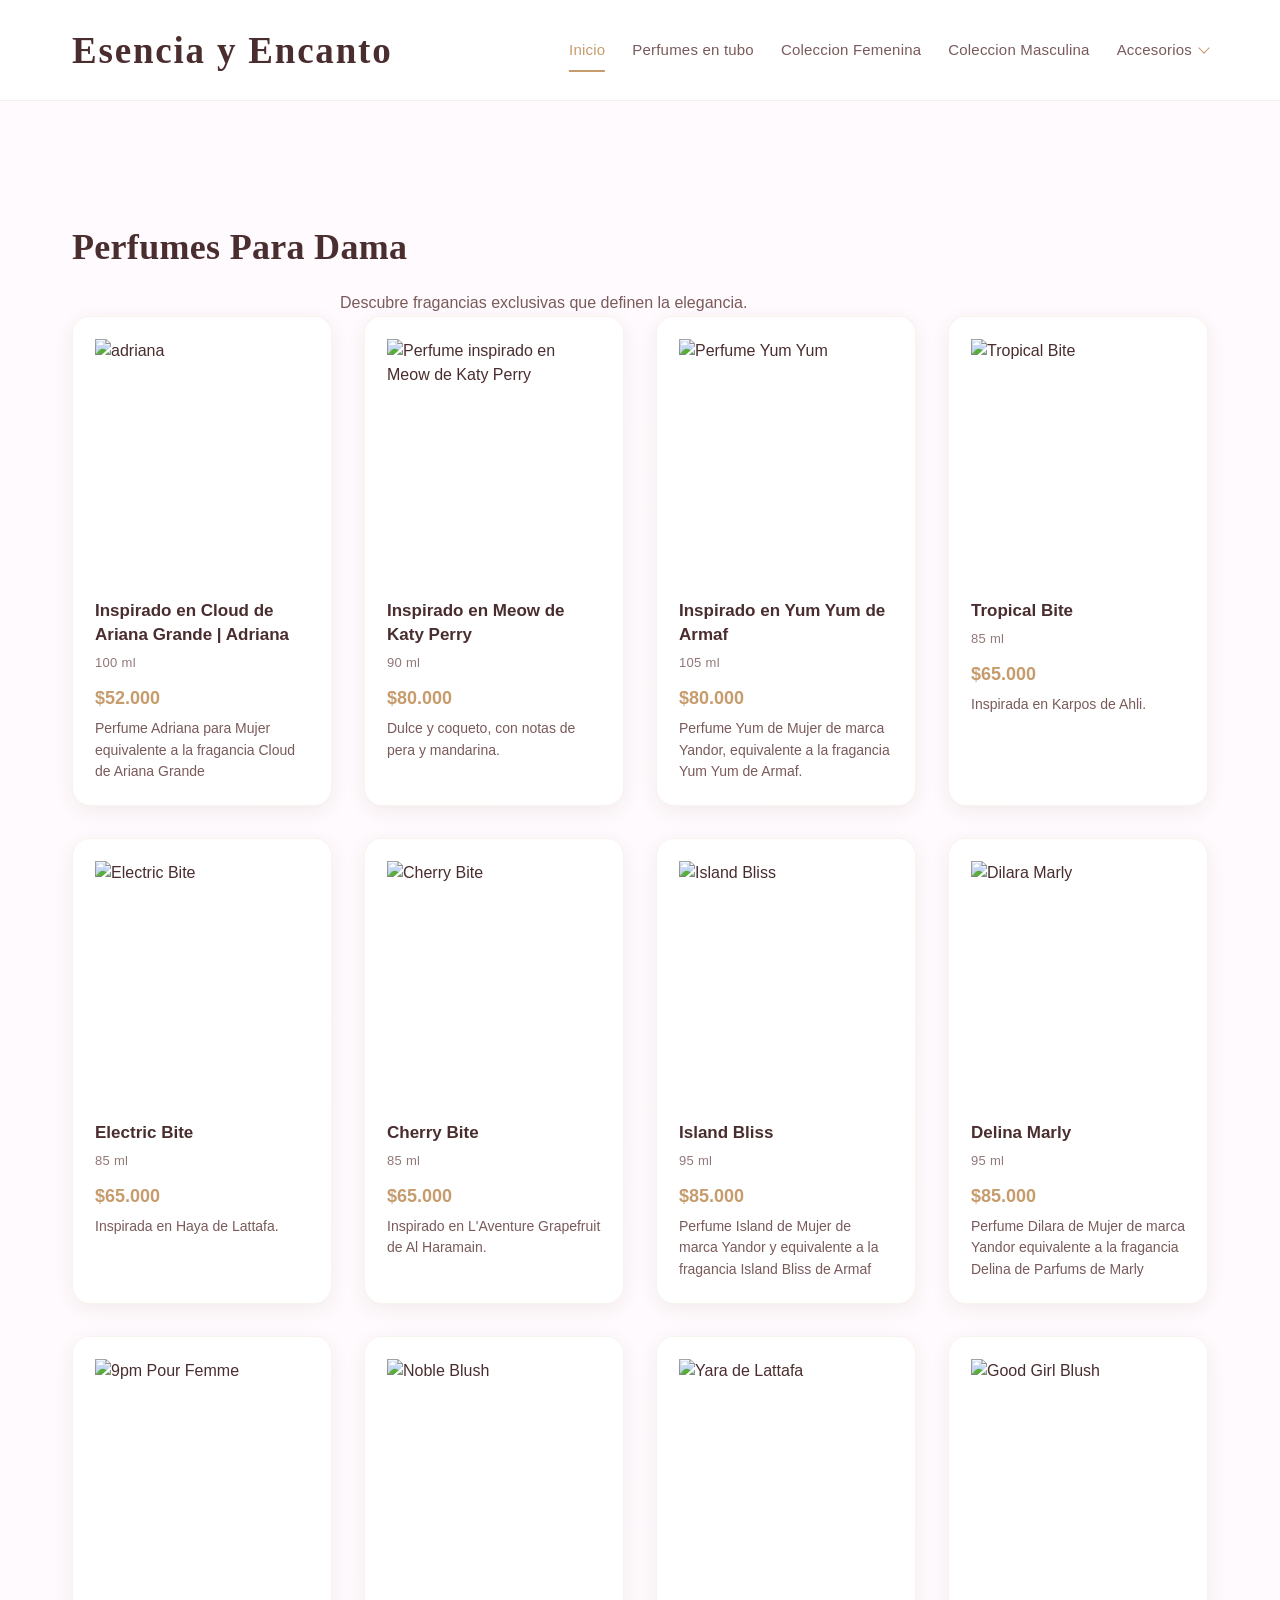
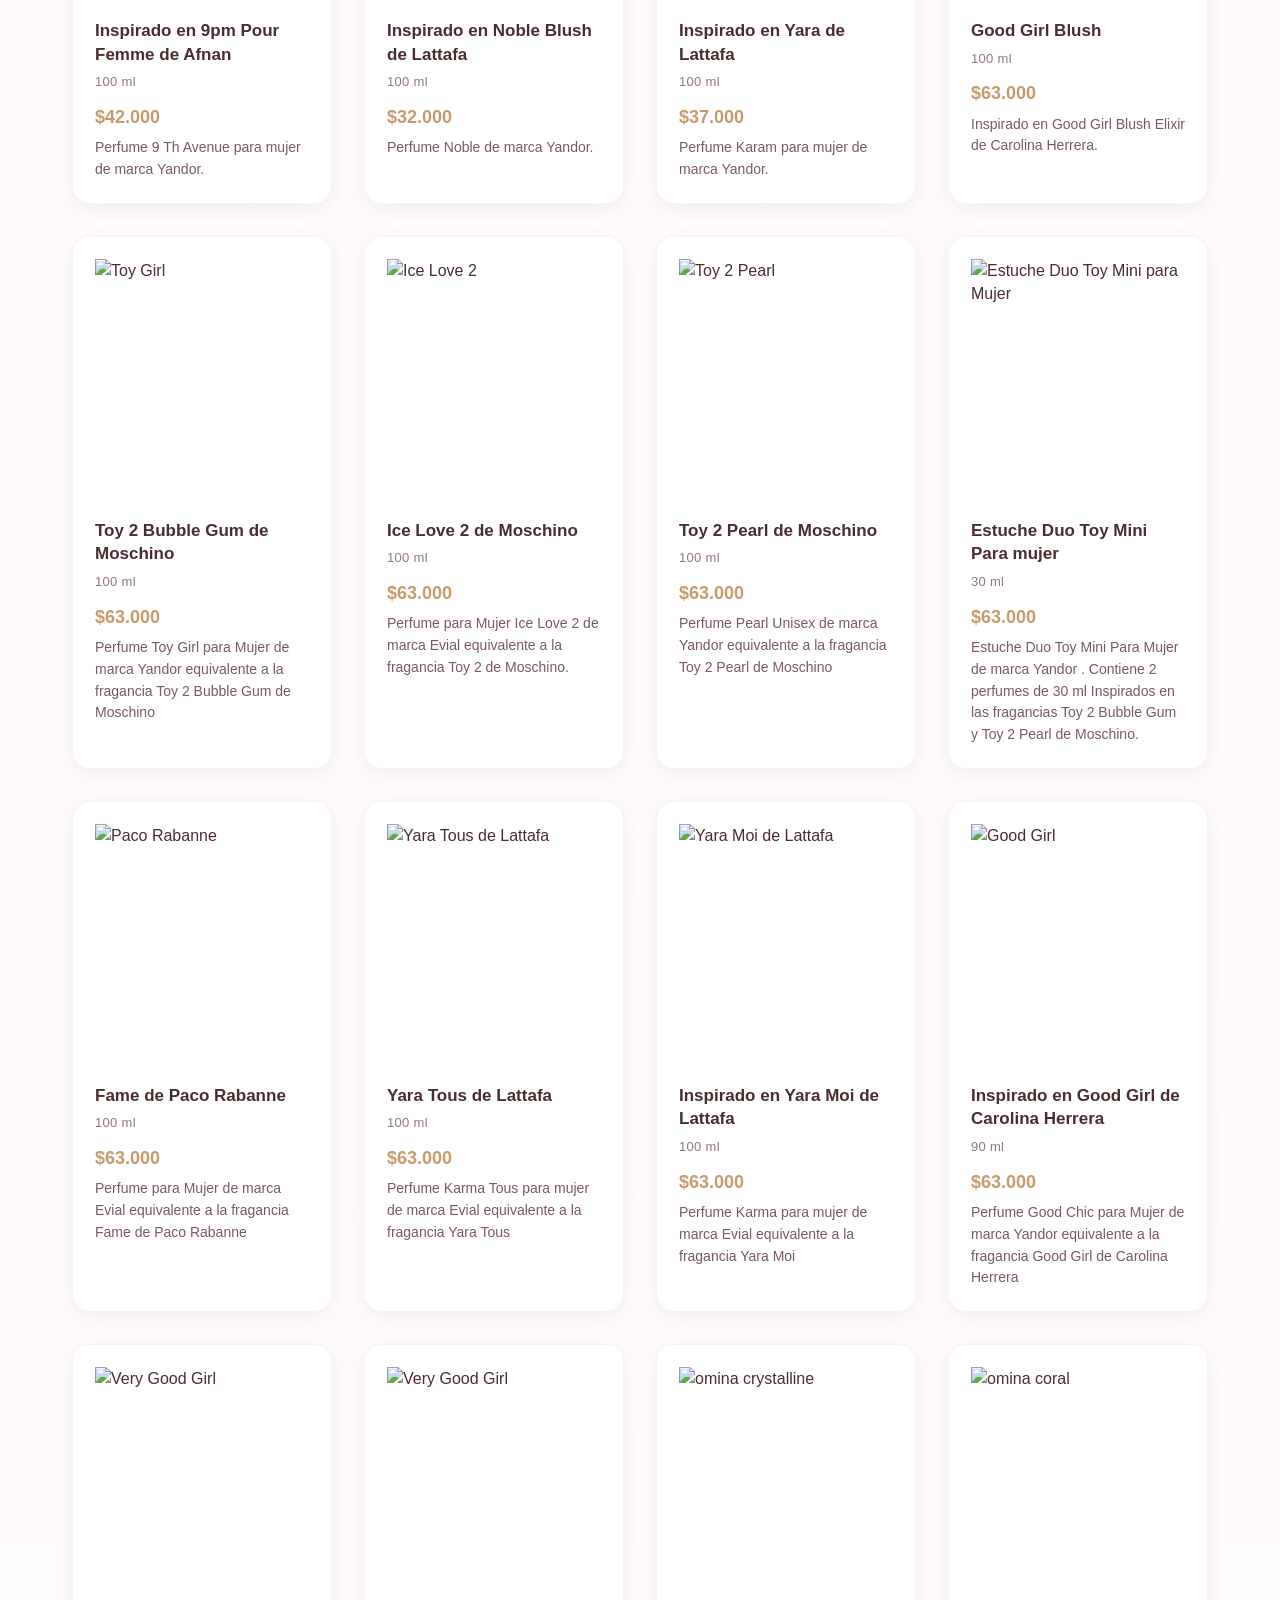
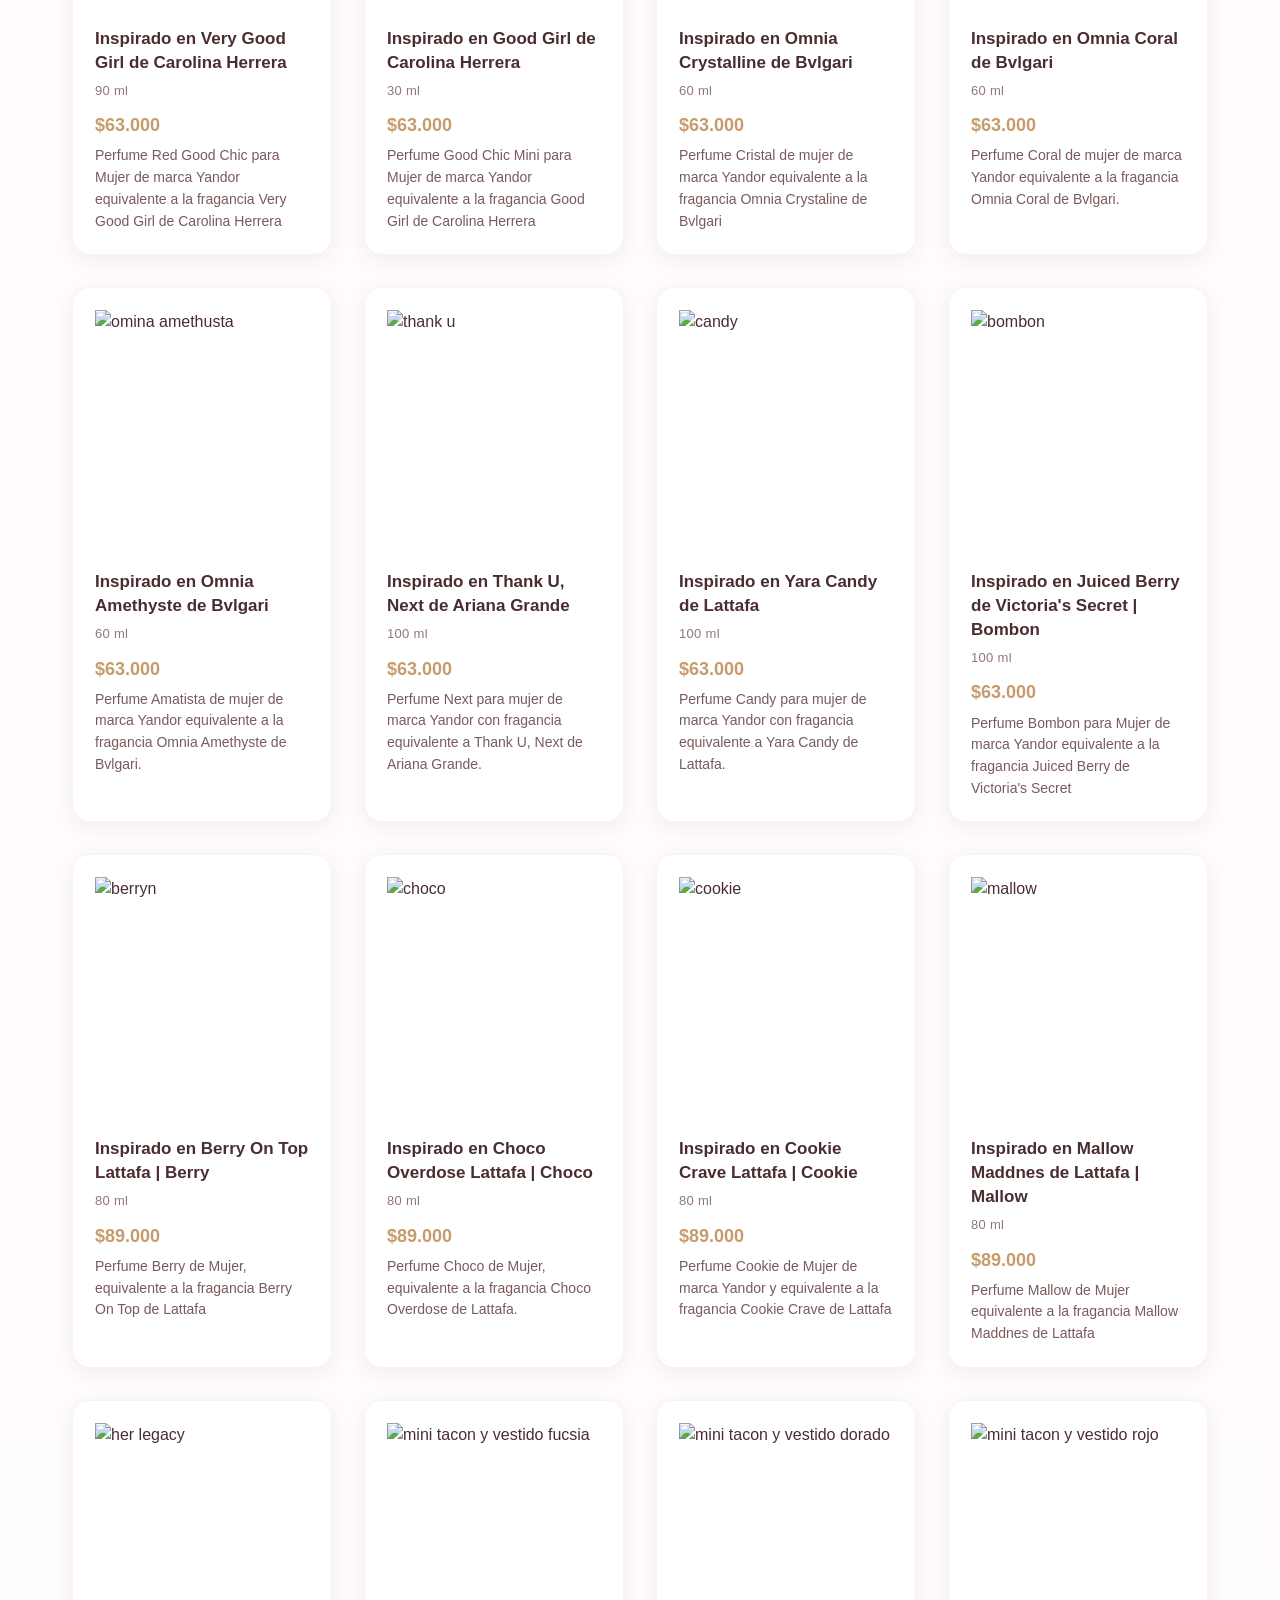
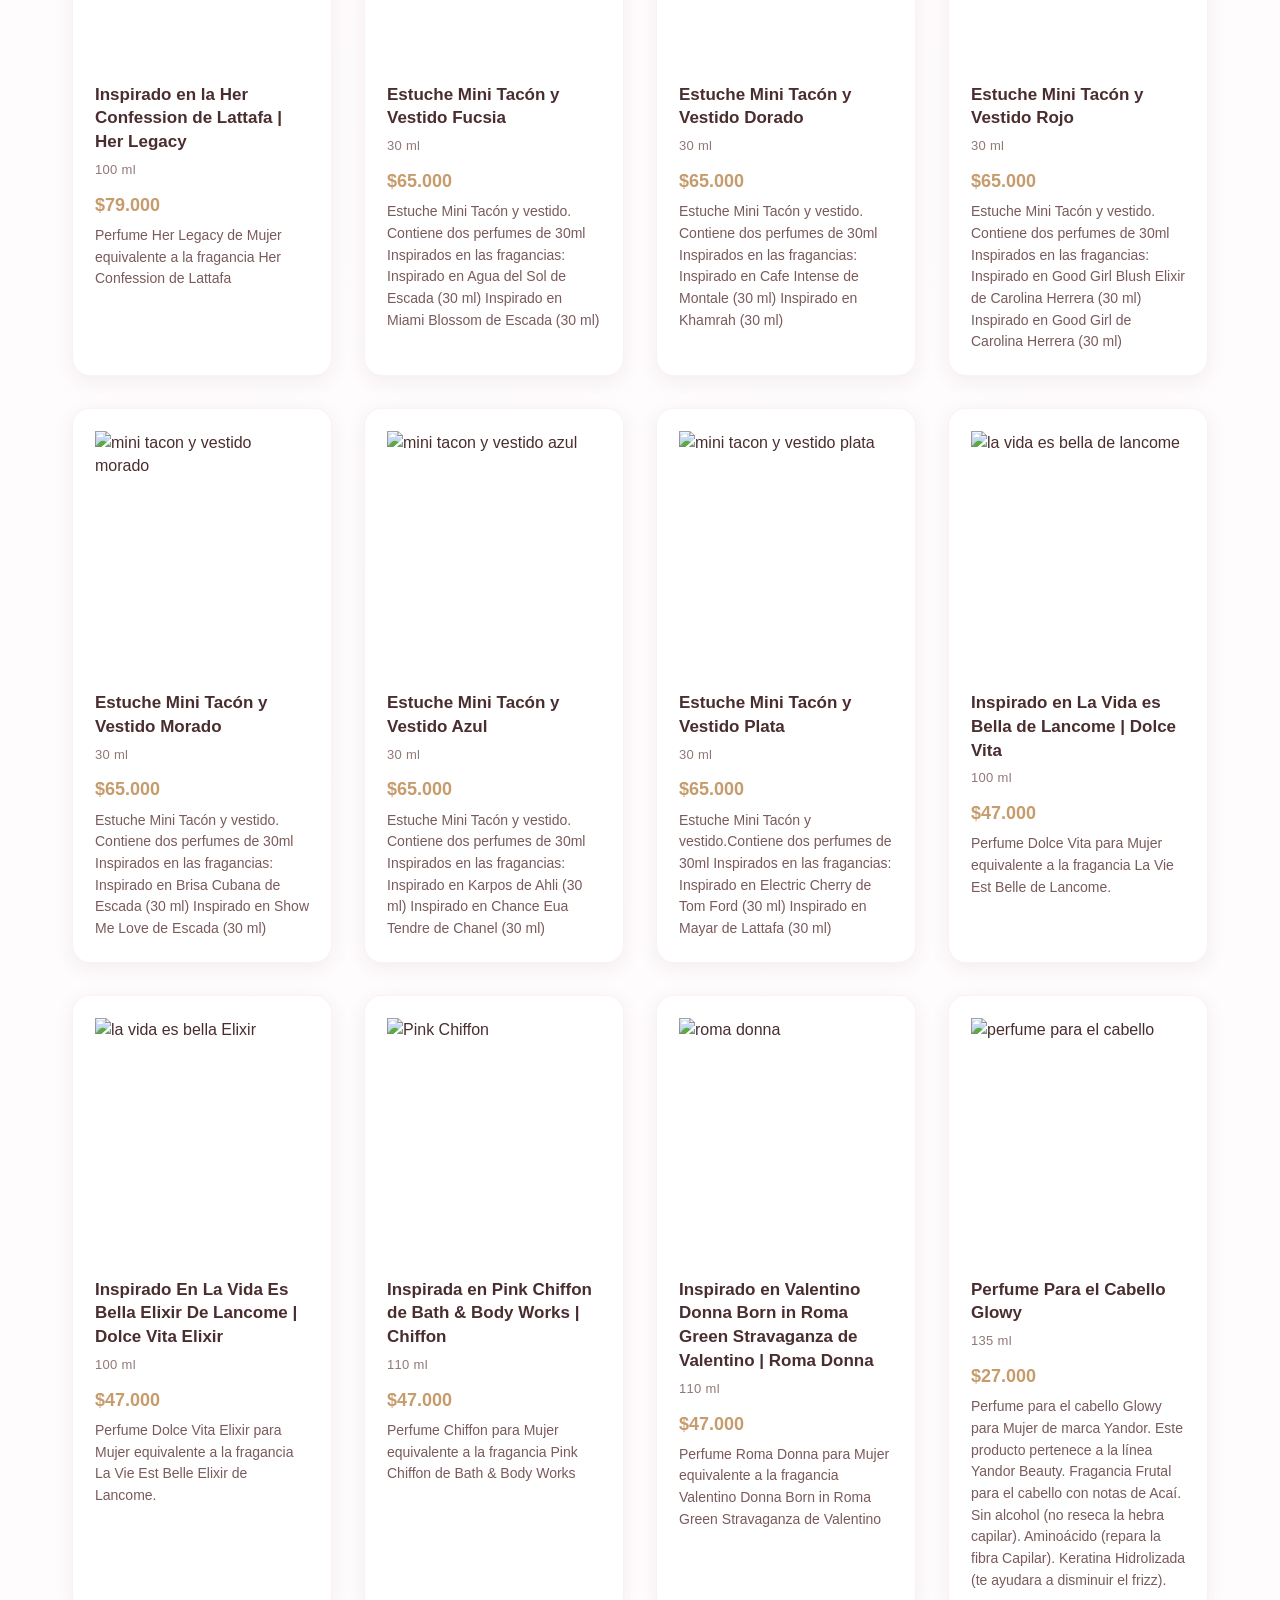
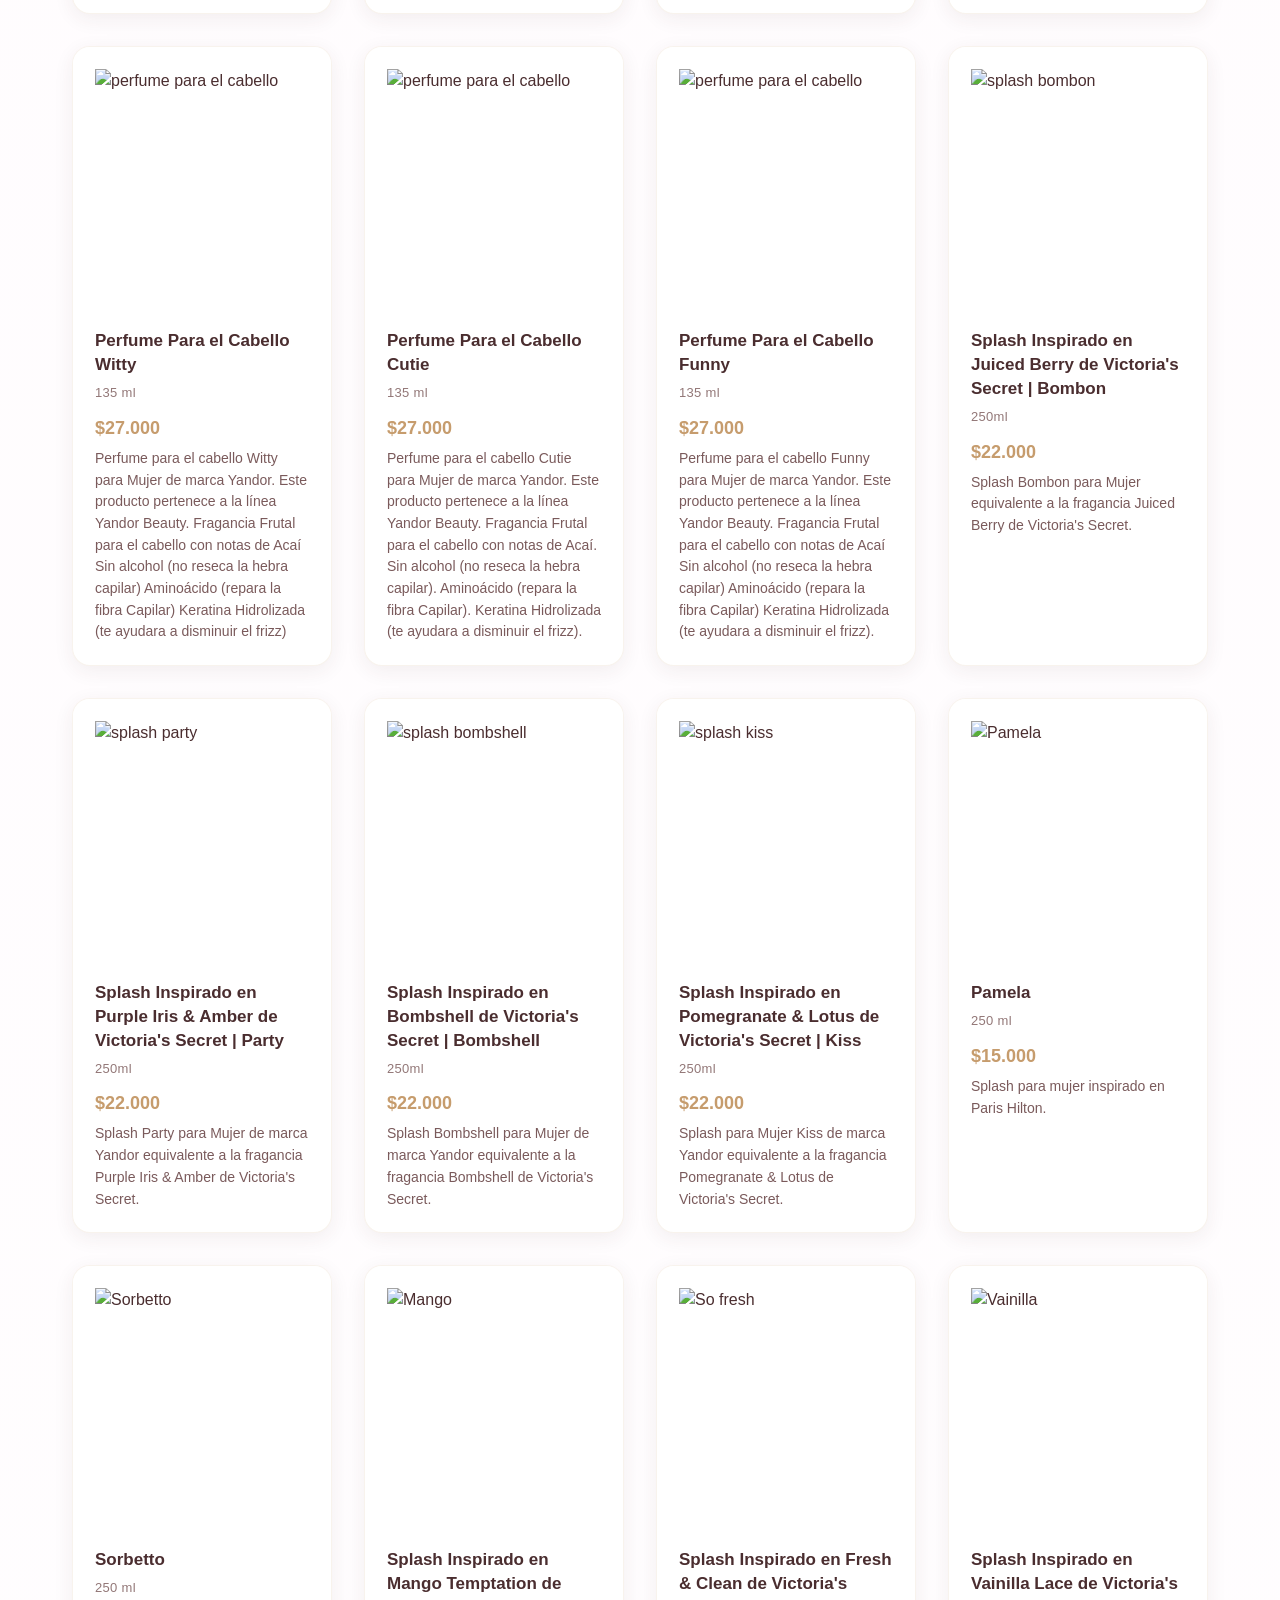
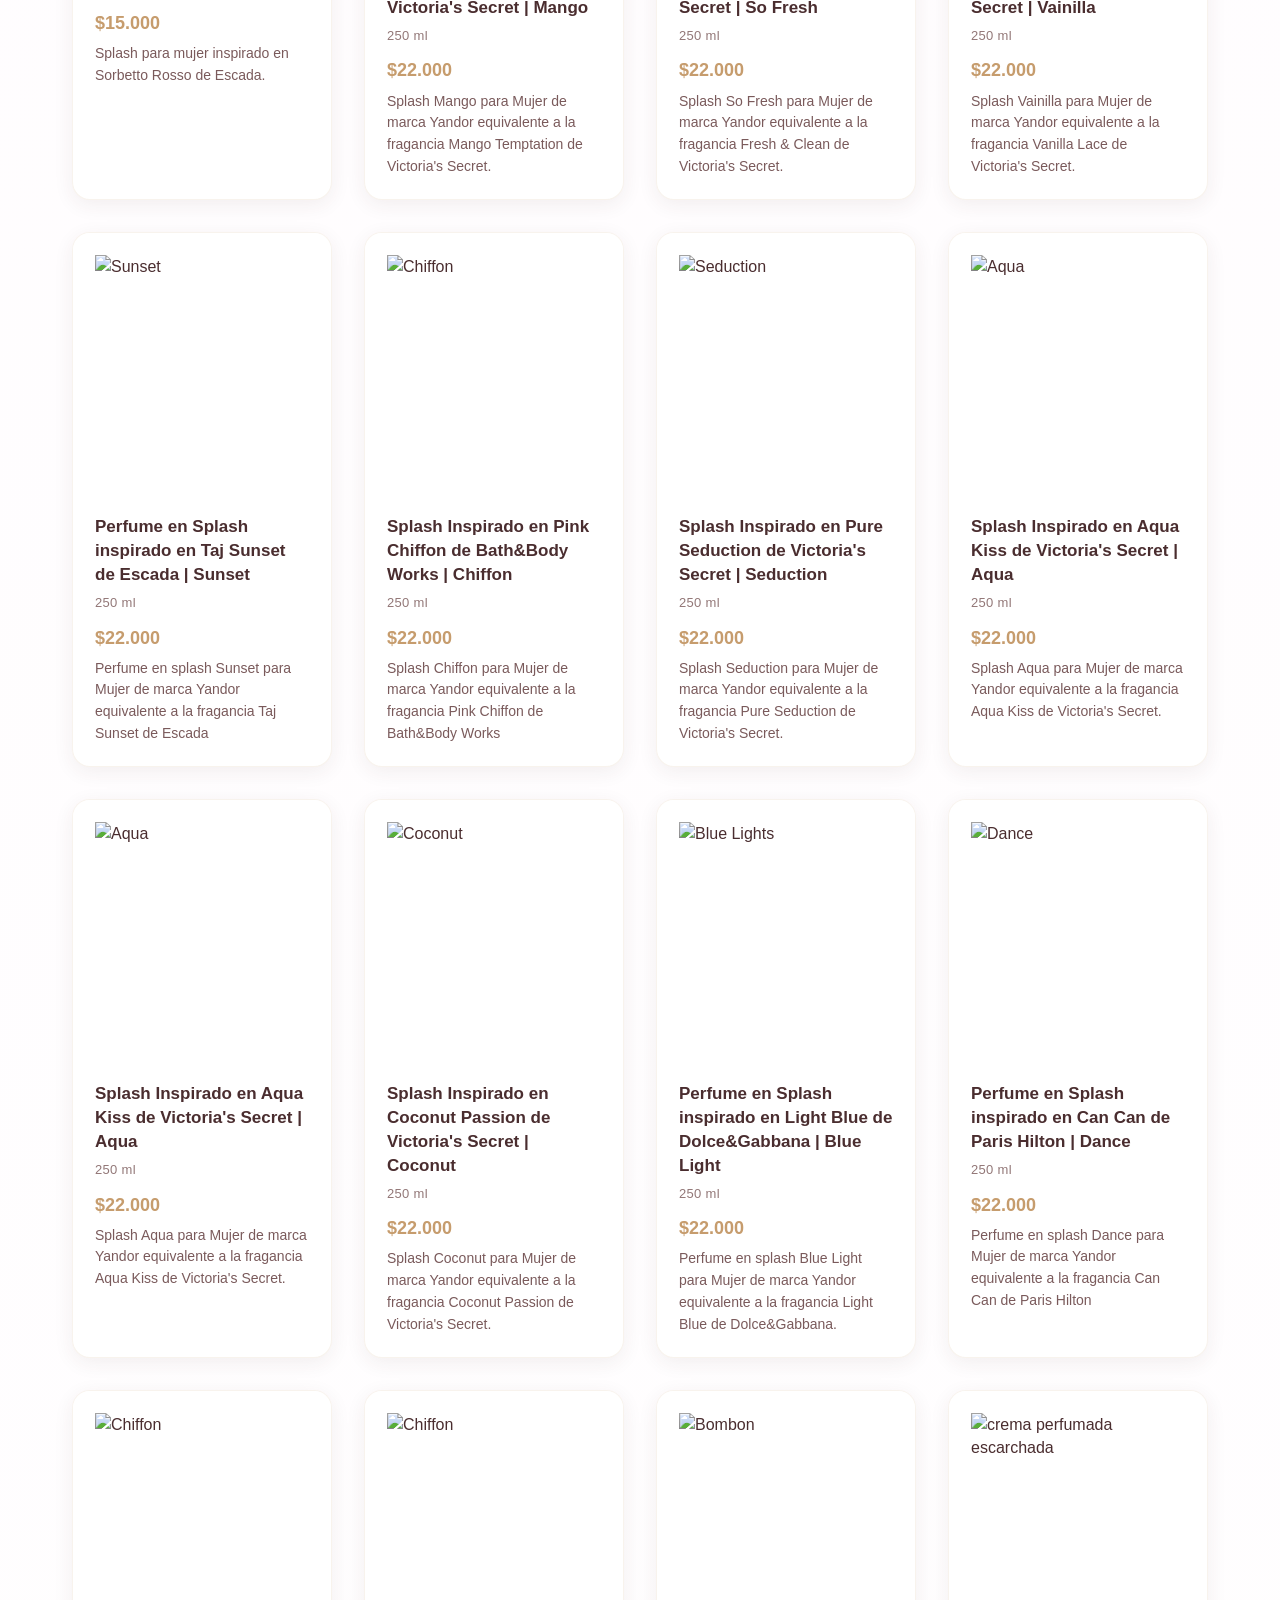
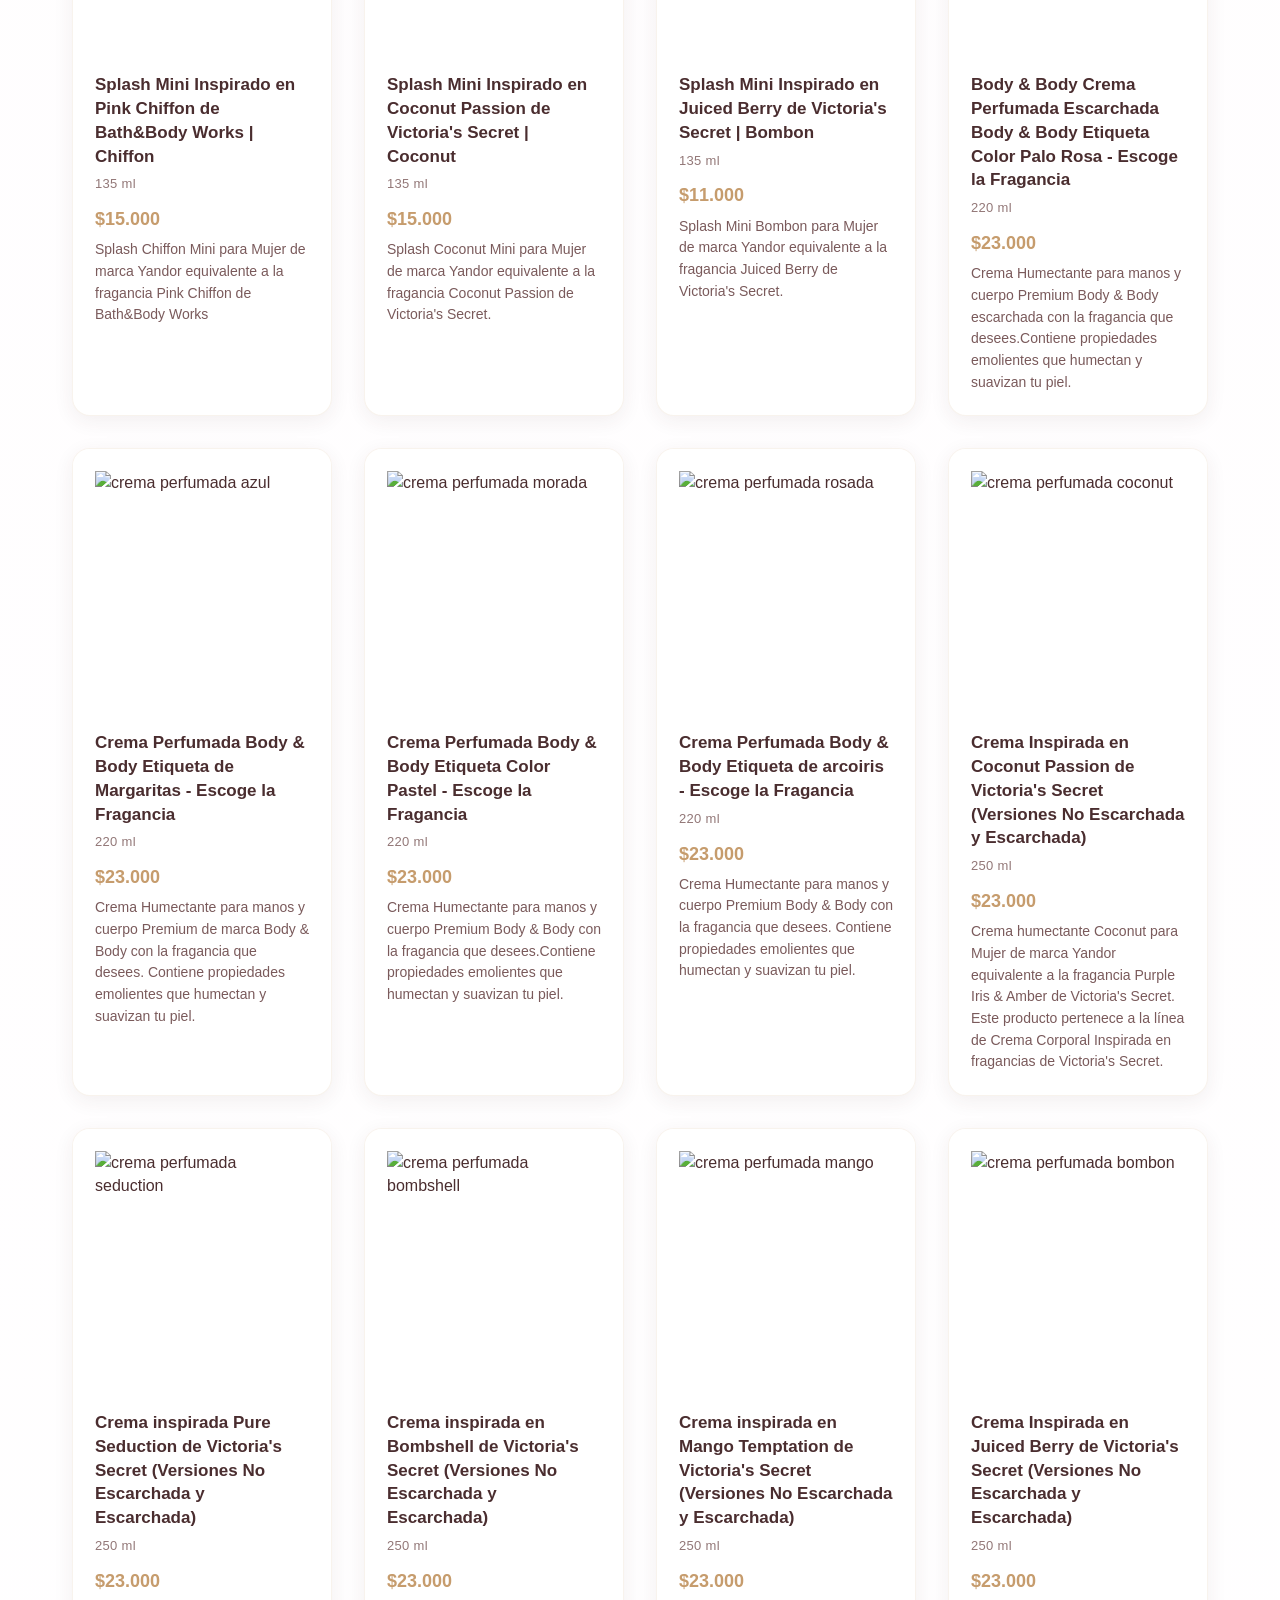
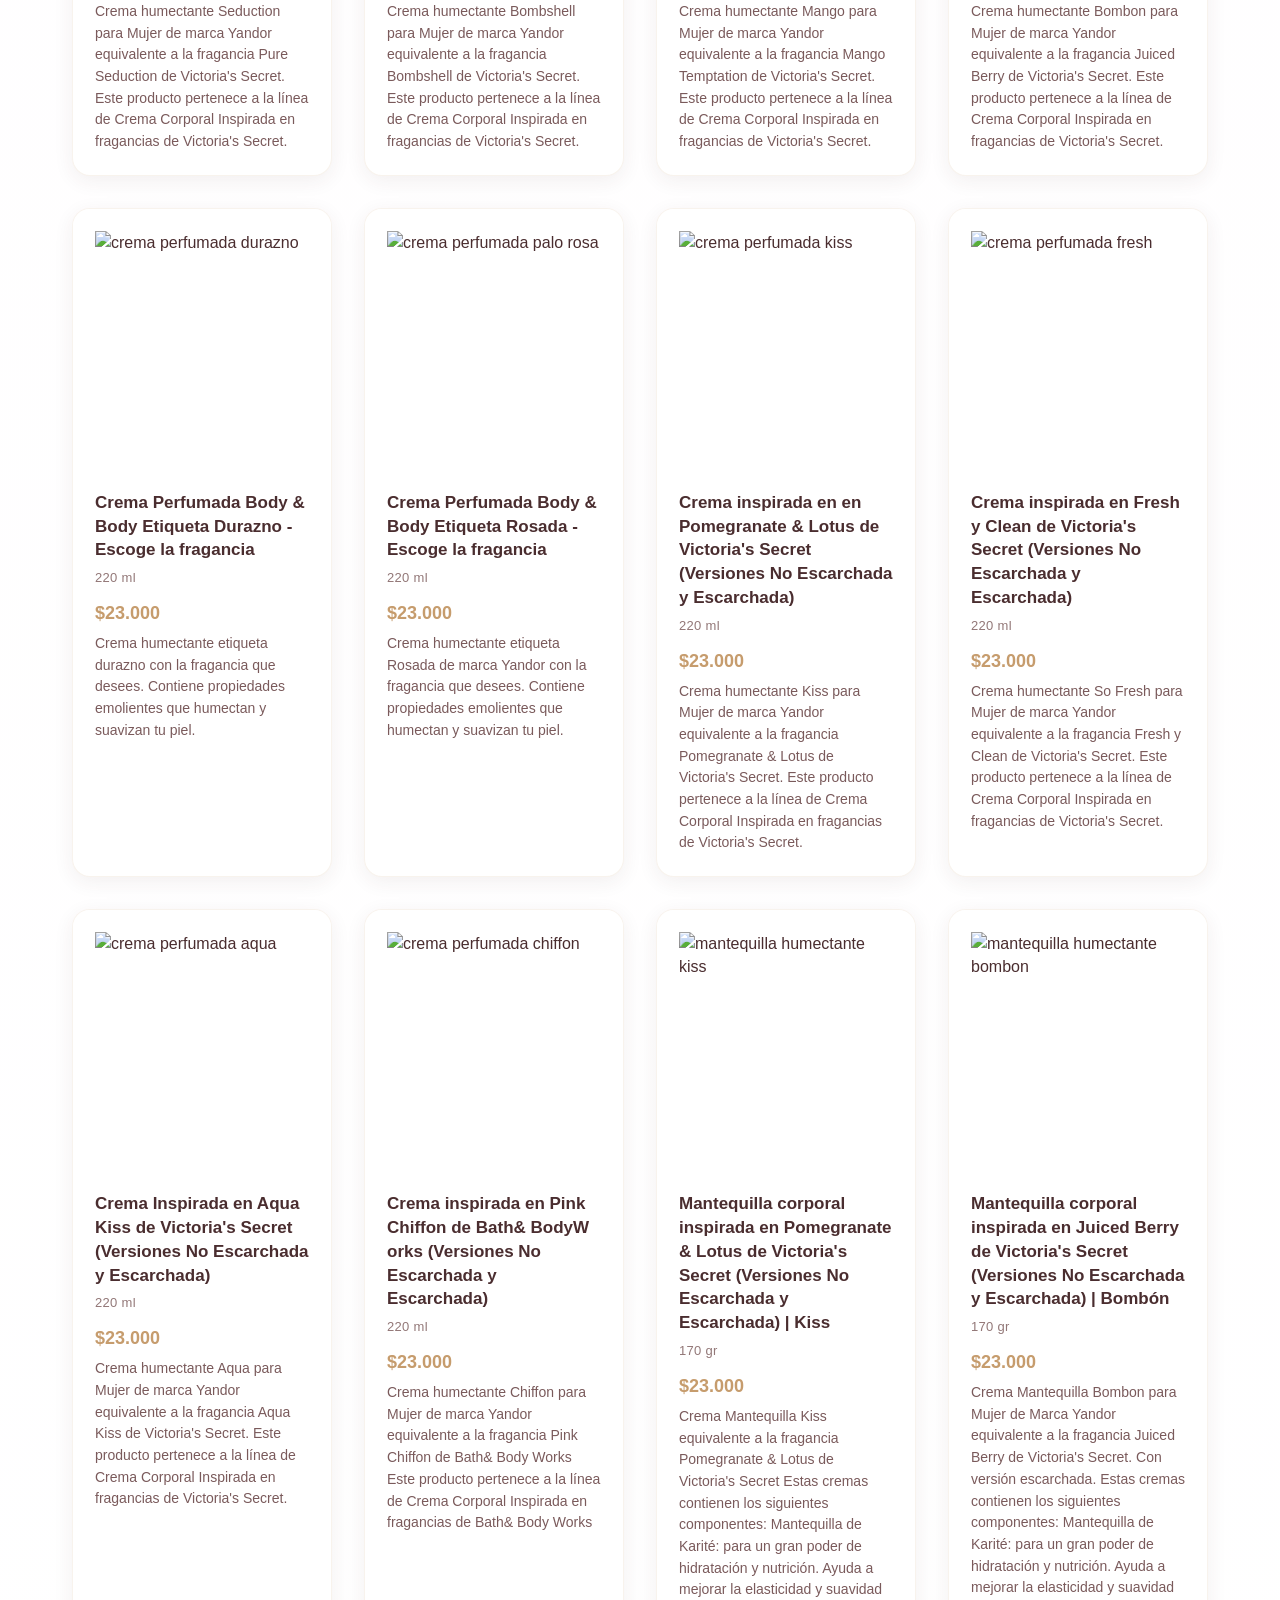
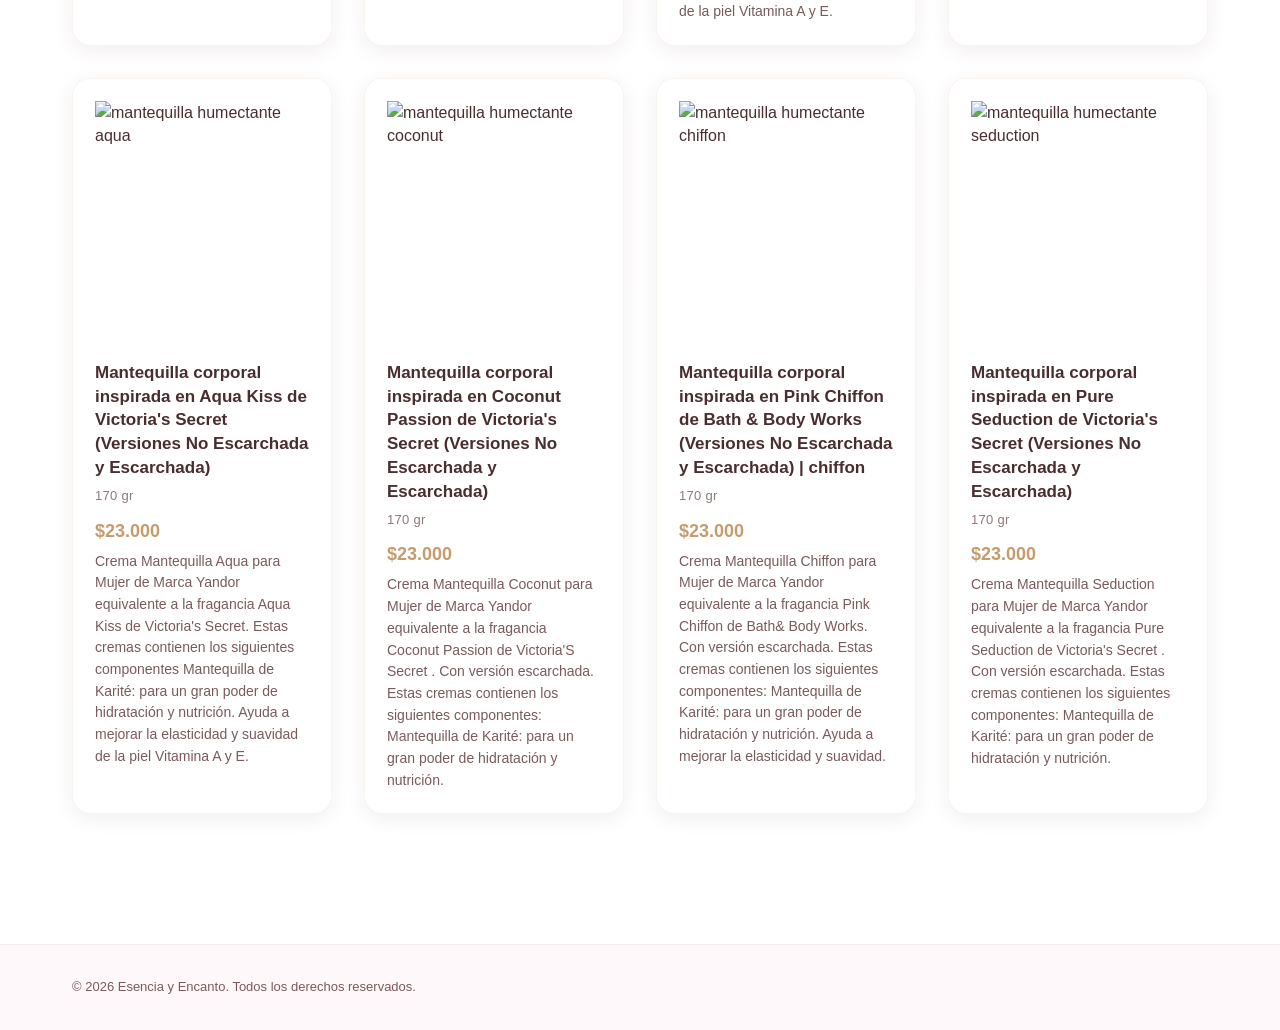
==== commit bf77c407: "Actualización del proyecto" ====
--- a/coleccion-femenina.html
+++ b/coleccion-femenina.html
@@ -4,7 +4,7 @@
   <meta charset="UTF-8">
   <meta name="viewport" content="width=device-width, initial-scale=1.0">
   <title>Perfumes para Dama - Esencia y Encanto</title>
-  <link rel="stylesheet" href="coleccion-femenina.css">
+  <link rel="stylesheet" href="style.css">
 </head>
 
 
--- a/style.css
+++ b/style.css
@@ -0,0 +1,1576 @@
+/* =========================================================
+   ESENCIA Y ENCANTO
+   Estilo general
+   Diseño elegante, femenino y profesional
+========================================================= */
+
+
+/* =========================================================
+   VARIABLES
+========================================================= */
+
+:root {
+
+  /* Fondos */
+  --bg: #fffafc;
+  --bg-soft: #fff7fa;
+  --white: #ffffff;
+
+  /* Rosados */
+  --rose-1: #f8eaf0;
+  --rose-2: #ffd6e8;
+
+  /* Textos */
+  --text: #4a2d2f;
+  --muted: #7a5a5b;
+
+  /* Dorados */
+  --gold: #c69c6d;
+  --gold-dark: #a98258;
+
+  /* Elementos */
+  --card-bg: #ffffff;
+  --glass: rgba(255, 255, 255, 0.94);
+
+  /* Layout */
+  --container: 1200px;
+  --radius: 18px;
+
+}
+
+
+/* =========================================================
+   RESET
+========================================================= */
+
+* {
+  box-sizing: border-box;
+  margin: 0;
+  padding: 0;
+}
+
+
+html {
+  scroll-behavior: smooth;
+}
+
+
+body {
+
+  font-family:
+    "Helvetica Neue",
+    Arial,
+    sans-serif;
+
+  background:
+    linear-gradient(
+      180deg,
+      var(--bg),
+      #ffffff
+    );
+
+  color: var(--text);
+
+  line-height: 1.45;
+
+  -webkit-font-smoothing: antialiased;
+
+}
+
+
+/* =========================================================
+   SELECCIÓN DE TEXTO
+========================================================= */
+
+::selection {
+  background: var(--rose-2);
+  color: var(--text);
+}
+
+
+/* =========================================================
+   CONTAINER
+========================================================= */
+
+.container {
+
+  max-width: var(--container);
+
+  margin: 0 auto;
+
+  padding:
+    0 32px;
+
+}
+
+
+/* =========================================================
+   HEADER
+========================================================= */
+
+.site-header {
+
+  background:
+    rgba(255, 255, 255, 0.94);
+
+  position: sticky;
+
+  top: 0;
+
+  z-index: 50;
+
+  backdrop-filter: blur(12px);
+
+  -webkit-backdrop-filter: blur(12px);
+
+  border-bottom:
+    1px solid rgba(74, 45, 47, 0.08);
+
+  transition:
+    background 0.3s ease,
+    box-shadow 0.3s ease;
+
+}
+
+
+/* =========================================================
+   HEADER CONTAINER
+========================================================= */
+
+.header-container {
+
+  min-height: 100px;
+
+  display: flex;
+
+  align-items: center;
+
+  justify-content: space-between;
+
+  gap: 65px;
+
+}
+
+
+/* =========================================================
+   NOMBRE DE LA MARCA
+========================================================= */
+
+.logo {
+
+  display: inline-block;
+
+  font-family:
+    Georgia,
+    "Times New Roman",
+    serif;
+
+  font-size: 37px;
+
+  font-weight: 700;
+
+  color: var(--text);
+
+  text-decoration: none;
+
+  letter-spacing: 1.8px;
+
+  white-space: nowrap;
+
+  line-height: 1;
+
+  transition:
+    color 0.3s ease,
+    transform 0.3s ease;
+
+}
+
+
+.logo:hover {
+
+  color: var(--gold);
+
+  transform:
+    translateY(-1px);
+
+}
+
+
+/* =========================================================
+   NAVEGACIÓN
+========================================================= */
+
+.nav {
+
+  display: flex;
+
+  align-items: center;
+
+  justify-content: flex-end;
+
+  flex: 1;
+
+  gap: 27px;
+
+  white-space: nowrap;
+
+}
+
+
+.nav a {
+
+  position: relative;
+
+  text-decoration: none;
+
+  color: var(--muted);
+
+  font-weight: 500;
+
+  font-size: 15px;
+
+  letter-spacing: 0.2px;
+
+  padding:
+    8px 0;
+
+  transition:
+    color 0.3s ease;
+
+}
+
+
+/* Línea dorada debajo del menú */
+
+.nav a::after {
+
+  content: "";
+
+  position: absolute;
+
+  left: 50%;
+
+  bottom: -3px;
+
+  width: 0;
+
+  height: 2px;
+
+  background:
+    var(--gold);
+
+  transform:
+    translateX(-50%);
+
+  transition:
+    width 0.3s ease;
+
+}
+
+
+.nav a:hover {
+
+  color:
+    var(--gold);
+
+}
+
+
+.nav a:hover::after {
+
+  width: 100%;
+
+}
+
+
+/* Elemento activo */
+
+.nav a.active {
+
+  color:
+    var(--gold);
+
+}
+
+
+.nav a.active::after {
+
+  width: 100%;
+
+}
+
+
+/* =========================================================
+   HERO
+========================================================= */
+
+.hero {
+
+  padding:
+    115px 0 135px;
+
+}
+
+
+.hero-grid {
+
+  display: grid;
+
+  grid-template-columns:
+    1fr 440px;
+
+  gap: 75px;
+
+  align-items: center;
+
+}
+
+
+.hero-content {
+
+  max-width: 620px;
+
+}
+
+
+/* Texto pequeño superior */
+
+.hero-tag {
+
+  display: inline-block;
+
+  margin-bottom: 18px;
+
+  color:
+    var(--gold);
+
+  font-size: 13px;
+
+  font-weight: 700;
+
+  letter-spacing: 3px;
+
+}
+
+
+/* Título principal */
+
+.hero-content h1 {
+
+  font-family:
+    Georgia,
+    serif;
+
+  font-size: 50px;
+
+  line-height: 1.15;
+
+  margin-bottom: 25px;
+
+  color:
+    var(--text);
+
+  letter-spacing: -0.5px;
+
+}
+
+
+/* Descripción */
+
+.hero-content p {
+
+  margin-bottom: 32px;
+
+  color:
+    var(--muted);
+
+  font-size: 17px;
+
+  line-height: 1.7;
+
+  max-width: 540px;
+
+}
+
+
+/* Imagen principal */
+
+.hero-image img {
+
+  width: 100%;
+
+  display: block;
+
+  border-radius: 20px;
+
+  box-shadow:
+    0 20px 50px
+    rgba(74, 45, 47, 0.14);
+
+}
+
+
+/* =========================================================
+   BOTÓN PRINCIPAL
+========================================================= */
+
+.btn-primary {
+
+  display: inline-block;
+
+  background:
+    linear-gradient(
+      90deg,
+      var(--gold),
+      #d9b77a
+    );
+
+  color:
+    white;
+
+  padding:
+    14px 28px;
+
+  border-radius:
+    10px;
+
+  text-decoration:
+    none;
+
+  border:
+    none;
+
+  font-weight:
+    600;
+
+  font-size:
+    15px;
+
+  letter-spacing:
+    0.2px;
+
+  box-shadow:
+    0 7px 20px
+    rgba(198, 156, 109, 0.20);
+
+  transition:
+    transform 0.25s ease,
+    box-shadow 0.25s ease;
+
+}
+
+
+.btn-primary:hover {
+
+  transform:
+    translateY(-3px);
+
+  box-shadow:
+    0 12px 28px
+    rgba(198, 156, 109, 0.28);
+
+}
+
+
+/* =========================================================
+   CATÁLOGO
+========================================================= */
+
+.catalogo {
+
+  padding:
+    120px 0 130px;
+
+  background:
+    linear-gradient(
+      180deg,
+      #fffafd 0%,
+      #ffffff 100%
+    );
+
+}
+
+
+/* =========================================================
+   ENCABEZADO DE SECCIÓN
+========================================================= */
+
+.section-heading {
+
+  text-align:
+    center;
+
+  max-width:
+    720px;
+
+  margin:
+    0 auto 60px;
+
+}
+
+
+/* Texto pequeño */
+
+.section-tag {
+
+  display:
+    block;
+
+  margin-bottom:
+    14px;
+
+  color:
+    var(--gold);
+
+  font-size:
+    12px;
+
+  font-weight:
+    700;
+
+  letter-spacing:
+    3px;
+
+}
+
+
+/* Título de sección */
+
+.section-title {
+
+  font-family:
+    Georgia,
+    serif;
+
+  font-size:
+    36px;
+
+  margin:
+    0 0 16px;
+
+  color:
+    var(--text);
+
+  letter-spacing:
+    0.3px;
+
+}
+
+
+/* Subtítulo */
+
+.subtitle {
+
+  color:
+    var(--muted);
+
+  font-size:
+    16px;
+
+  line-height:
+    1.7;
+
+  max-width:
+    600px;
+
+  margin:
+    0 auto;
+
+}
+
+
+/* =========================================================
+   GRID DE PRODUCTOS
+========================================================= */
+
+.grid {
+
+  display:
+    grid;
+
+  grid-template-columns:
+    repeat(
+      auto-fill,
+      minmax(250px, 1fr)
+    );
+
+  gap:
+    32px;
+
+}
+
+
+/* =========================================================
+   TARJETAS DE PRODUCTOS
+========================================================= */
+
+.card {
+
+  background:
+    var(--card-bg);
+
+  border-radius:
+    18px;
+
+  overflow:
+    hidden;
+
+  box-shadow:
+    0 5px 20px
+    rgba(74, 45, 47, 0.07);
+
+  border:
+    1px solid
+    rgba(198, 156, 109, 0.12);
+
+  transition:
+    transform 0.3s ease,
+    box-shadow 0.3s ease;
+
+}
+
+
+/* Efecto al pasar el mouse */
+
+.card:hover {
+
+  transform:
+    translateY(-8px);
+
+  box-shadow:
+    0 16px 35px
+    rgba(74, 45, 47, 0.13);
+
+}
+
+
+/* =========================================================
+   IMAGEN DE PRODUCTO
+========================================================= */
+
+.card img {
+
+  width:
+    100%;
+
+  height:
+    260px;
+
+  object-fit:
+    contain;
+
+  background:
+    #ffffff;
+
+  padding:
+    22px;
+
+  display:
+    block;
+
+}
+
+
+/* =========================================================
+   INFORMACIÓN DE PRODUCTO
+========================================================= */
+
+.card-body {
+
+  padding:
+    22px;
+
+  display:
+    flex;
+
+  flex-direction:
+    column;
+
+  gap:
+    7px;
+
+}
+
+
+/* Nombre */
+
+.card-body h3 {
+
+  font-size:
+    17px;
+
+  line-height:
+    1.4;
+
+  font-weight:
+    700;
+
+  color:
+    var(--text);
+
+}
+
+
+/* Tamaño */
+
+.size {
+
+  color:
+    #927777;
+
+  font-size:
+    13px;
+
+  letter-spacing:
+    0.3px;
+
+}
+
+
+/* Precio */
+
+.price {
+
+  color:
+    var(--gold);
+
+  font-weight:
+    700;
+
+  font-size:
+    18px;
+
+  margin-top:
+    5px;
+
+}
+
+
+/* Descripción */
+
+.desc {
+
+  color:
+    var(--muted);
+
+  font-size:
+    14px;
+
+  line-height:
+    1.55;
+
+}
+
+
+/* =========================================================
+   FOOTER
+========================================================= */
+
+.site-footer {
+
+  padding:
+    32px 0;
+
+  background:
+    #fff8fb;
+
+  color:
+    var(--muted);
+
+  border-top:
+    1px solid
+    rgba(74, 45, 47, 0.07);
+
+}
+
+
+/* =========================================================
+   FOOTER GRID
+========================================================= */
+
+.footer-grid {
+
+  display:
+    flex;
+
+  align-items:
+    center;
+
+  justify-content:
+    space-between;
+
+  gap:
+    25px;
+
+}
+
+
+/* Texto */
+
+.footer-grid p {
+
+  font-size:
+    13px;
+
+  line-height:
+    1.6;
+
+}
+
+
+/* Enlaces */
+
+.footer-grid a {
+
+  color:
+    var(--muted);
+
+  text-decoration:
+    none;
+
+  margin-left:
+    18px;
+
+  font-size:
+    14px;
+
+  transition:
+    color 0.3s ease;
+
+}
+
+
+.footer-grid a:hover {
+
+  color:
+    var(--gold);
+
+}
+
+
+/* =========================================================
+   RESPONSIVE
+   TABLETS GRANDES
+========================================================= */
+
+@media (max-width: 1100px) {
+
+  .header-container {
+
+    gap:
+      30px;
+
+  }
+
+
+  .logo {
+
+    font-size:
+      31px;
+
+  }
+
+
+  .nav {
+
+    gap:
+      17px;
+
+  }
+
+
+  .nav a {
+
+    font-size:
+      13px;
+
+  }
+
+
+  .hero-grid {
+
+    grid-template-columns:
+      1fr 400px;
+
+    gap:
+      50px;
+
+  }
+
+
+  .hero-content h1 {
+
+    font-size:
+      45px;
+
+  }
+
+}
+
+
+/* =========================================================
+   RESPONSIVE
+   TABLETS
+========================================================= */
+
+@media (max-width: 900px) {
+
+  /* HEADER */
+
+  .header-container {
+
+    flex-direction:
+      column;
+
+    min-height:
+      auto;
+
+    padding-top:
+      22px;
+
+    padding-bottom:
+      20px;
+
+    gap:
+      20px;
+
+  }
+
+
+  .logo {
+
+    font-size:
+      34px;
+
+  }
+
+
+  /* NAV */
+
+  .nav {
+
+    width:
+      100%;
+
+    overflow-x:
+      auto;
+
+    justify-content:
+      flex-start;
+
+    gap:
+      22px;
+
+    padding:
+      5px 5px 10px;
+
+    scrollbar-width:
+      thin;
+
+  }
+
+
+  .nav a {
+
+    flex:
+      0 0 auto;
+
+    font-size:
+      14px;
+
+  }
+
+
+  /* HERO */
+
+  .hero {
+
+    padding:
+      80px 0 100px;
+
+  }
+
+
+  .hero-grid {
+
+    grid-template-columns:
+      1fr;
+
+    gap:
+      55px;
+
+    text-align:
+      center;
+
+  }
+
+
+  .hero-content {
+
+    max-width:
+      700px;
+
+    margin:
+      auto;
+
+  }
+
+
+  .hero-content p {
+
+    margin-left:
+      auto;
+
+    margin-right:
+      auto;
+
+  }
+
+
+  .hero-image {
+
+    max-width:
+      520px;
+
+    margin:
+      auto;
+
+  }
+
+
+  /* CATÁLOGO */
+
+  .catalogo {
+
+    padding:
+      90px 0 100px;
+
+  }
+
+
+  /* GRID */
+
+  .grid {
+
+    grid-template-columns:
+      repeat(
+        2,
+        1fr
+      );
+
+  }
+
+}
+
+
+/* =========================================================
+   RESPONSIVE
+   CELULARES
+========================================================= */
+
+@media (max-width: 650px) {
+
+  /* CONTENEDOR */
+
+  .container {
+
+    padding:
+      0 20px;
+
+  }
+
+
+  /* HEADER */
+
+  .header-container {
+
+    padding-top:
+      20px;
+
+    padding-bottom:
+      18px;
+
+  }
+
+
+  .logo {
+
+    font-size:
+      29px;
+
+    letter-spacing:
+      1px;
+
+  }
+
+
+  /* NAV */
+
+  .nav {
+
+    gap:
+      20px;
+
+  }
+
+
+  .nav a {
+
+    font-size:
+      13px;
+
+  }
+
+
+  /* HERO */
+
+  .hero {
+
+    padding:
+      65px 0 85px;
+
+  }
+
+
+  .hero-tag {
+
+    font-size:
+      11px;
+
+    letter-spacing:
+      2.5px;
+
+  }
+
+
+  .hero-content h1 {
+
+    font-size:
+      36px;
+
+    line-height:
+      1.2;
+
+  }
+
+
+  .hero-content p {
+
+    font-size:
+      15px;
+
+    line-height:
+      1.65;
+
+  }
+
+
+  .hero-image img {
+
+    border-radius:
+      16px;
+
+  }
+
+
+  /* CATÁLOGO */
+
+  .catalogo {
+
+    padding:
+      80px 0 90px;
+
+  }
+
+
+  /* ENCABEZADO */
+
+  .section-heading {
+
+    margin-bottom:
+      45px;
+
+  }
+
+
+  .section-tag {
+
+    font-size:
+      11px;
+
+    letter-spacing:
+      2.5px;
+
+  }
+
+
+  .section-title {
+
+    font-size:
+      30px;
+
+  }
+
+
+  .subtitle {
+
+    font-size:
+      15px;
+
+  }
+
+
+  /* GRID */
+
+  .grid {
+
+    grid-template-columns:
+      1fr;
+
+    gap:
+      25px;
+
+  }
+
+
+  /* TARJETAS */
+
+  .card img {
+
+    height:
+      280px;
+
+  }
+
+
+  .card-body {
+
+    padding:
+      20px;
+
+  }
+
+
+  /* FOOTER */
+
+  .footer-grid {
+
+    flex-direction:
+      column;
+
+    text-align:
+      center;
+
+  }
+
+
+  .footer-grid a {
+
+    margin:
+      0 7px;
+
+  }
+
+}
+
+
+/* =========================================================
+   CELULARES MUY PEQUEÑOS
+========================================================= */
+
+@media (max-width: 400px) {
+
+  .logo {
+
+    font-size:
+      26px;
+
+  }
+
+
+  .hero-content h1 {
+
+    font-size:
+      32px;
+
+  }
+
+
+  .section-title {
+
+    font-size:
+      27px;
+
+  }
+
+
+  .card img {
+
+    height:
+      250px;
+
+  }
+
+}
+
+
+/* =========================================================
+   ANIMACIÓN SUAVE
+========================================================= */
+
+@media (prefers-reduced-motion: no-preference) {
+
+  .hero-content,
+  .hero-image,
+  .section-heading,
+  .card {
+
+    animation:
+      fadeUp 0.7s ease both;
+
+  }
+
+
+  @keyframes fadeUp {
+
+    from {
+
+      opacity:
+        0;
+
+      transform:
+        translateY(15px);
+
+    }
+
+    to {
+
+      opacity:
+        1;
+
+      transform:
+        translateY(0);
+
+    }
+
+  }
+
+}
+
+
+
+/* =========================================================
+   MENÚ DESPLEGABLE - ACCESORIOS
+========================================================= */
+
+.menu-desplegable {
+    position: relative;
+    flex: 0 0 auto;
+}
+
+/* Texto principal: Accesorios */
+
+.nav .menu-desplegable summary {
+    position: relative;
+    display: flex;
+    align-items: center;
+    gap: 8px;
+
+    list-style: none;
+    cursor: pointer;
+
+    color: var(--muted);
+    font-weight: 500;
+    font-size: 15px;
+    letter-spacing: 0.2px;
+
+    padding: 8px 0;
+
+    transition: color 0.3s ease;
+}
+
+/* Quitar marcador predeterminado */
+
+.nav .menu-desplegable summary::-webkit-details-marker {
+    display: none;
+}
+
+/* Flecha desplegable */
+
+.nav .menu-desplegable summary::after {
+    content: "";
+
+    width: 7px;
+    height: 7px;
+
+    border-right: 1.5px solid var(--gold);
+    border-bottom: 1.5px solid var(--gold);
+
+    transform: rotate(45deg);
+
+    margin-top: -4px;
+
+    transition: transform 0.3s ease;
+}
+
+/* Girar flecha cuando está abierto */
+
+.nav .menu-desplegable details[open] summary::after {
+    transform: rotate(225deg);
+    margin-top: 4px;
+}
+
+/* Efecto al pasar el mouse */
+
+.nav .menu-desplegable summary:hover {
+    color: var(--gold);
+}
+
+/* Línea dorada inferior */
+
+.nav .menu-desplegable summary::before {
+    content: "";
+
+    position: absolute;
+
+    left: 0;
+    bottom: -3px;
+
+    width: 0;
+    height: 2px;
+
+    background: var(--gold);
+
+    transition: width 0.3s ease;
+}
+
+.nav .menu-desplegable summary:hover::before,
+.nav .menu-desplegable details[open] summary::before {
+    width: 100%;
+}
+
+/* =========================================================
+   SUBMENÚ ACCESORIOS
+========================================================= */
+
+.nav .submenu {
+
+    display: none;
+
+    position: absolute;
+
+    top: calc(100% + 12px);
+    left: -15px;
+
+    min-width: 170px;
+
+    background: var(--white);
+
+    padding: 8px;
+
+    margin: 0;
+
+    list-style: none;
+
+    border: 1px solid rgba(198, 156, 109, 0.20);
+
+    border-radius: 12px;
+
+    box-shadow:
+        0 10px 30px rgba(74, 45, 47, 0.12);
+
+    z-index: 100;
+
+}
+
+/* Mostrar opciones */
+
+.nav .menu-desplegable details[open] .submenu {
+    display: block;
+}
+
+/* Opciones individuales */
+
+.nav .submenu li {
+    list-style: none;
+}
+
+/* Enlaces del submenú */
+
+.nav .submenu a {
+
+    display: block;
+
+    padding: 11px 14px;
+
+    color: var(--muted);
+
+    font-size: 14px;
+
+    font-weight: 500;
+
+    text-decoration: none;
+
+    border-radius: 7px;
+
+    transition:
+        background 0.25s ease,
+        color 0.25s ease,
+        padding-left 0.25s ease;
+
+}
+
+/* Eliminar línea dorada de los enlaces internos */
+
+.nav .submenu a::after {
+    display: none;
+}
+
+/* Hover de las opciones */
+
+.nav .submenu a:hover {
+
+    background: var(--rose-1);
+
+    color: var(--gold-dark);
+
+    padding-left: 19px;
+
+}
+
+
+/* =========================================================
+   RESPONSIVE - TABLETAS Y CELULARES DESPLEGABLE ACCESORIOS
+========================================================= */
+
+@media (max-width: 900px) {
+
+    .nav {
+        overflow: visible;
+        flex-wrap: wrap;
+    }
+
+    .nav .menu-desplegable summary {
+        font-size: 14px;
+    }
+
+}
+
+@media (max-width: 650px) {
+
+    .nav {
+        overflow: visible;
+        flex-wrap: wrap;
+        row-gap: 12px;
+    }
+
+    .nav .menu-desplegable {
+        position: relative;
+    }
+
+    .nav .submenu {
+        left: 0;
+        min-width: 155px;
+    }
+
+}
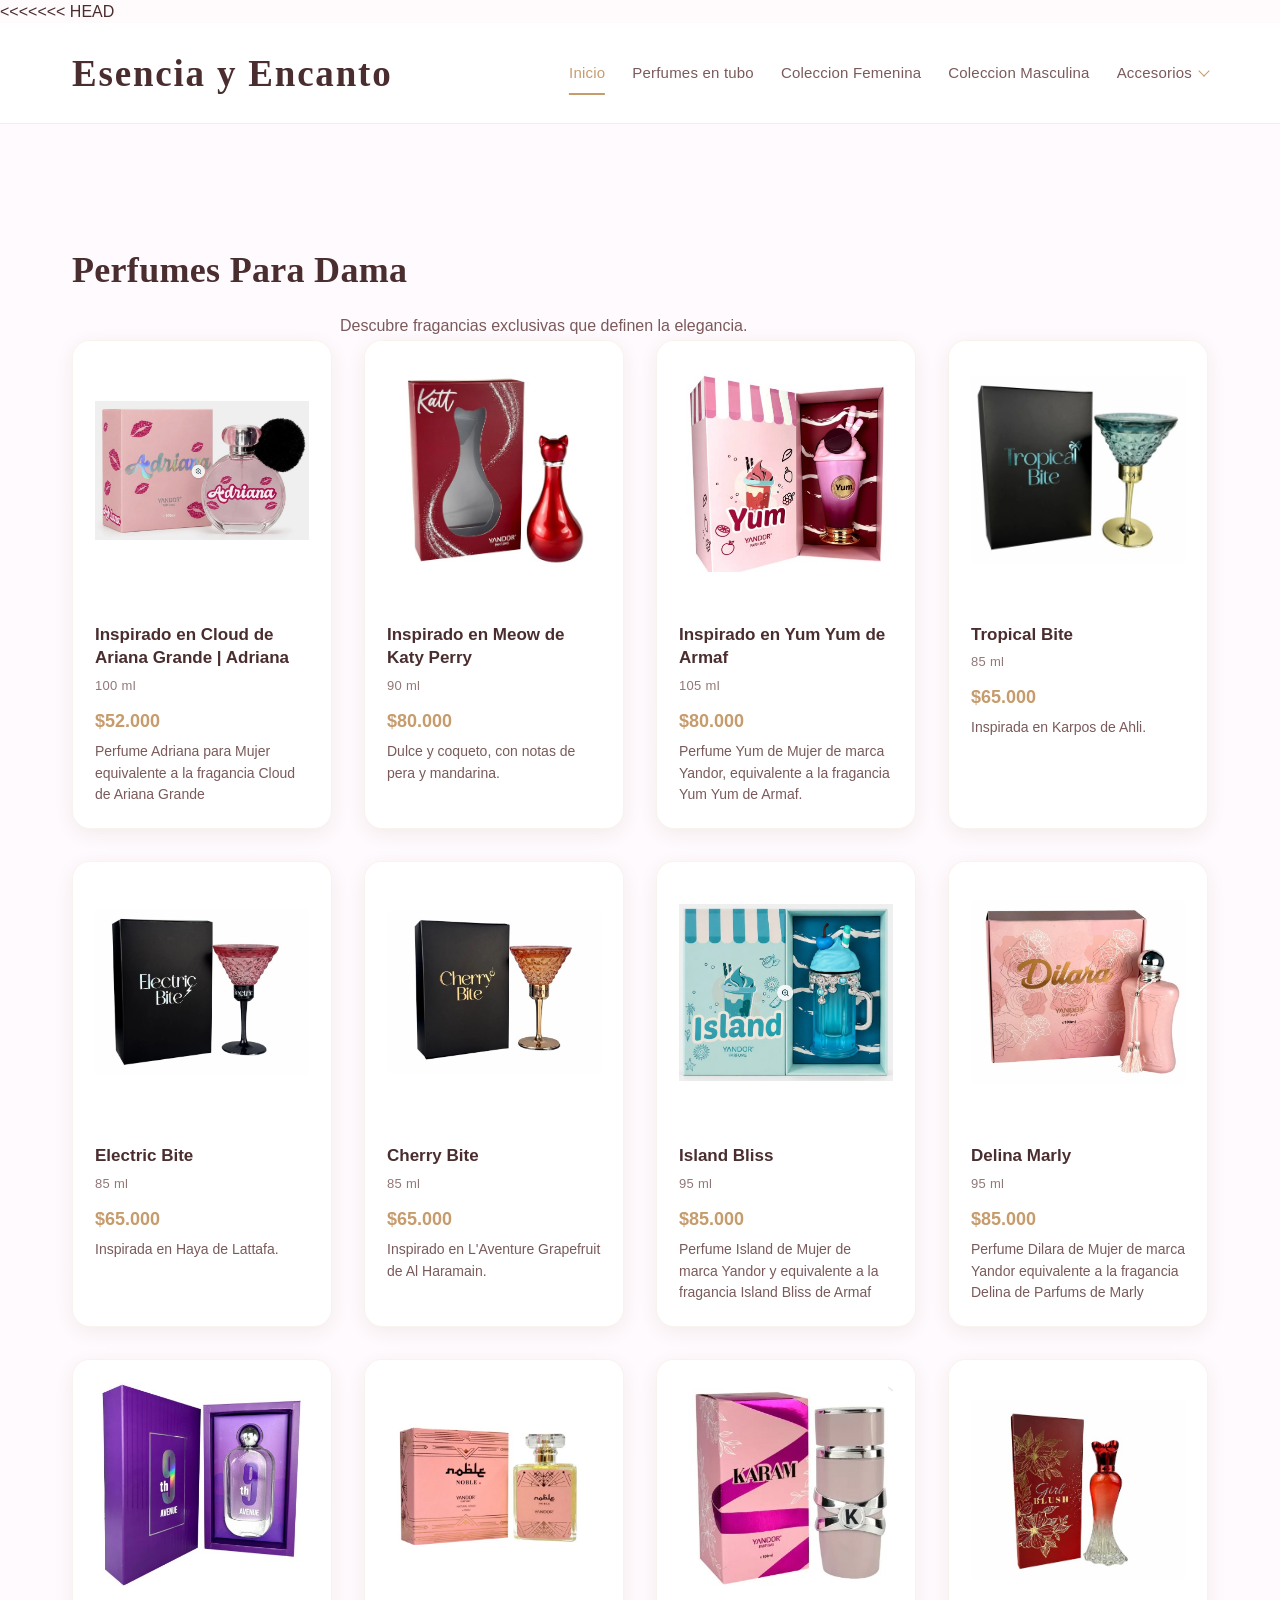
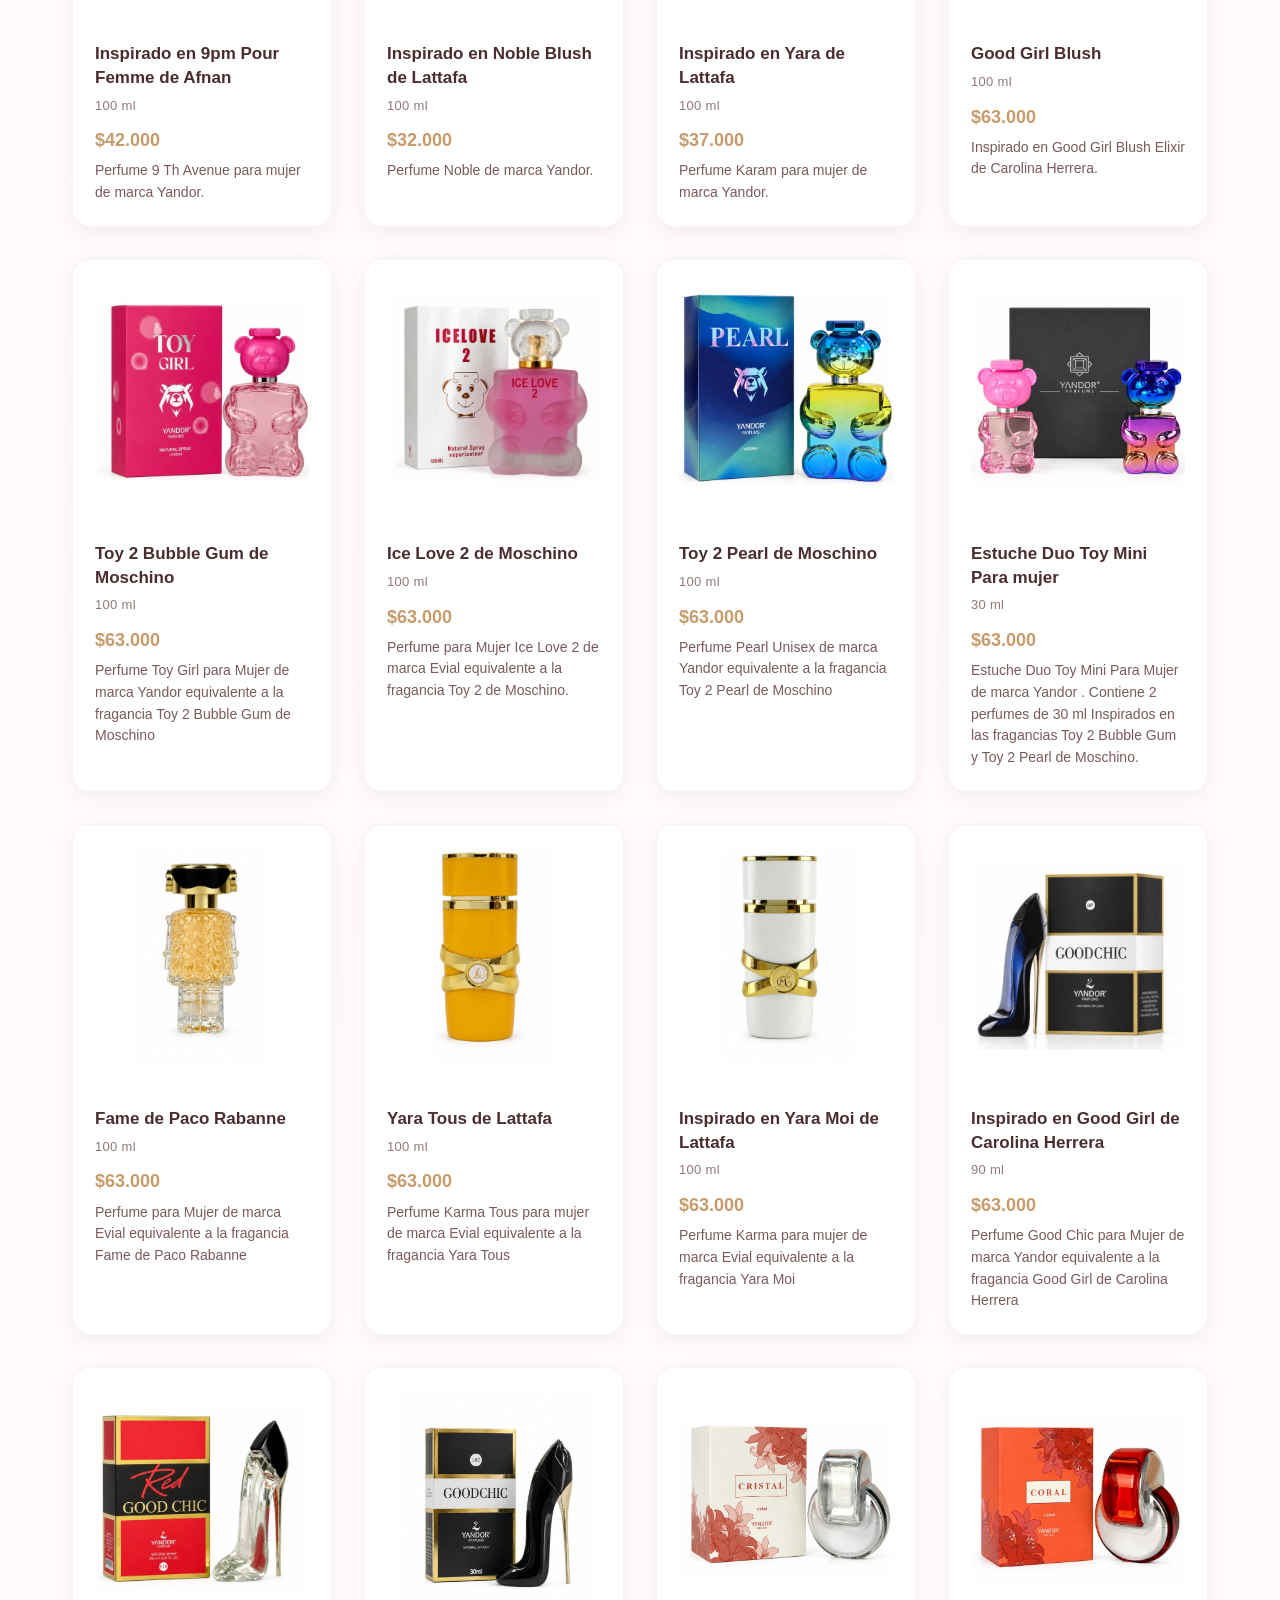
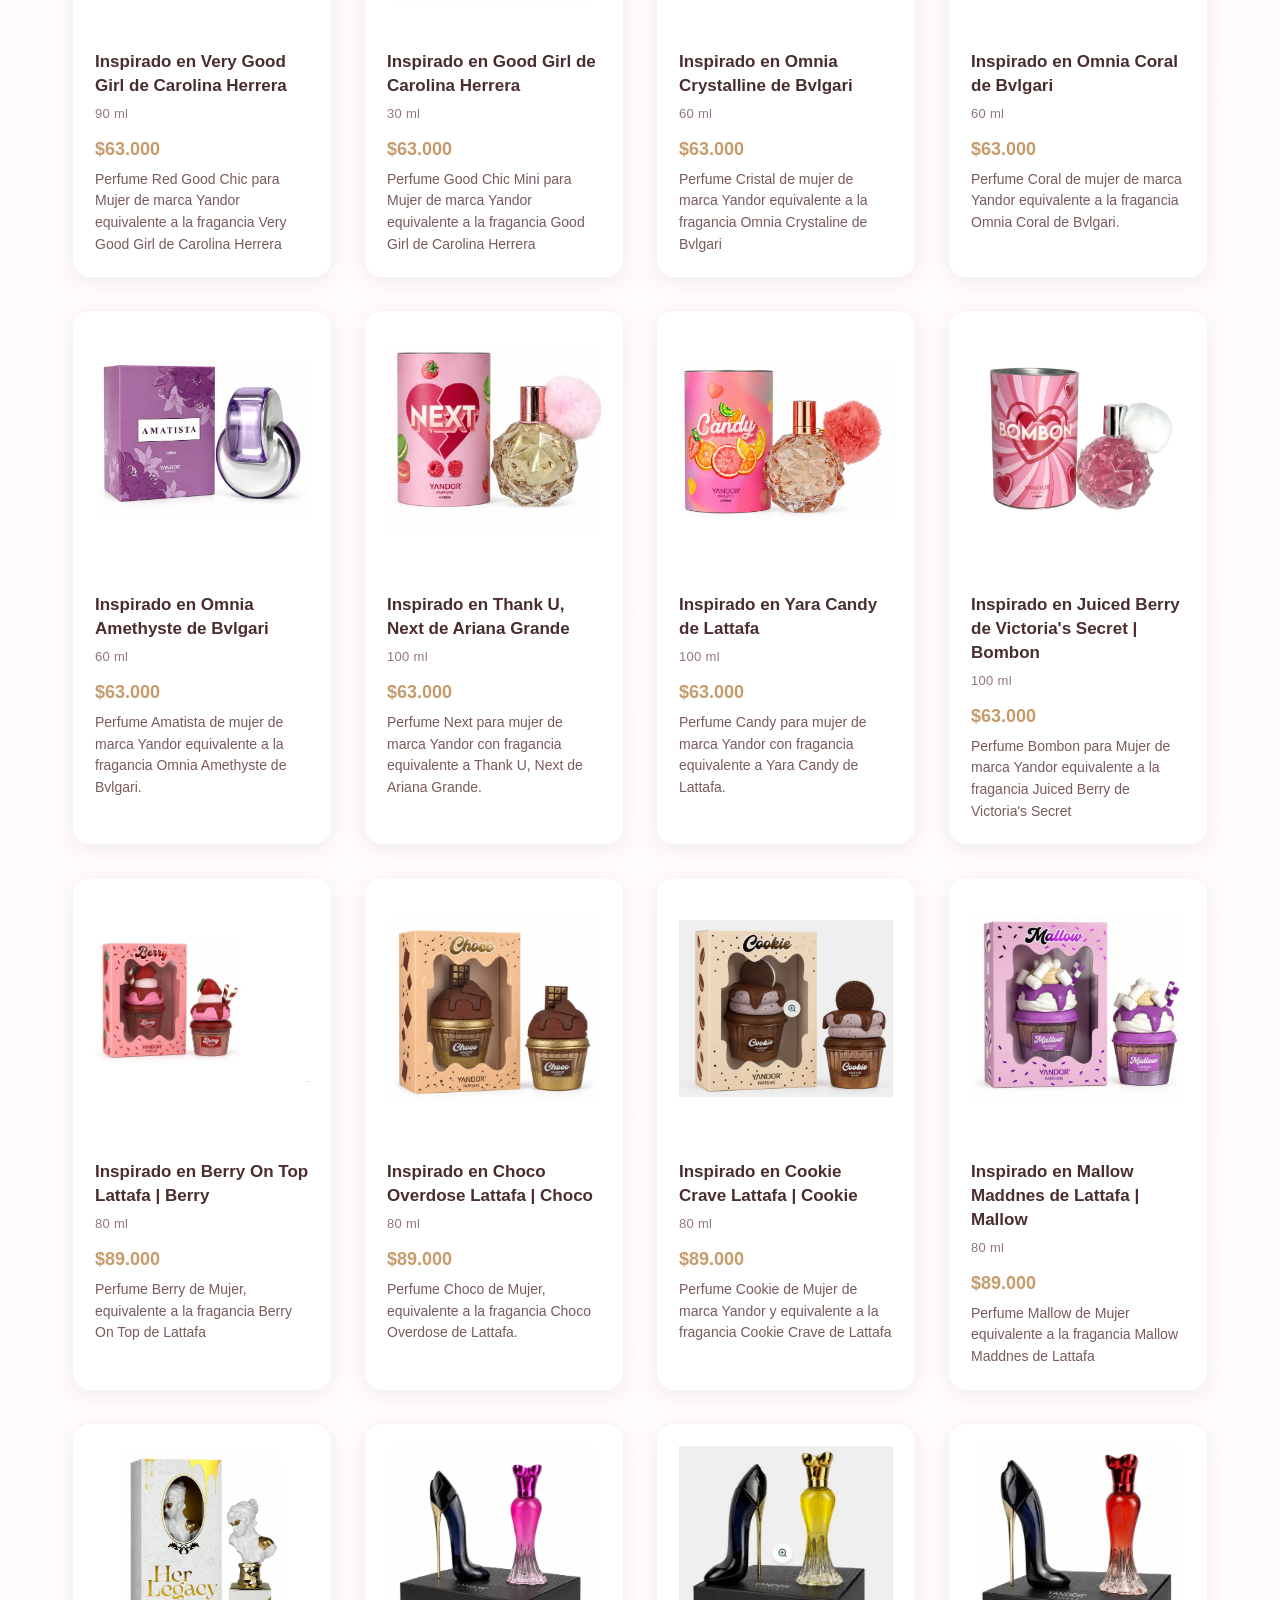
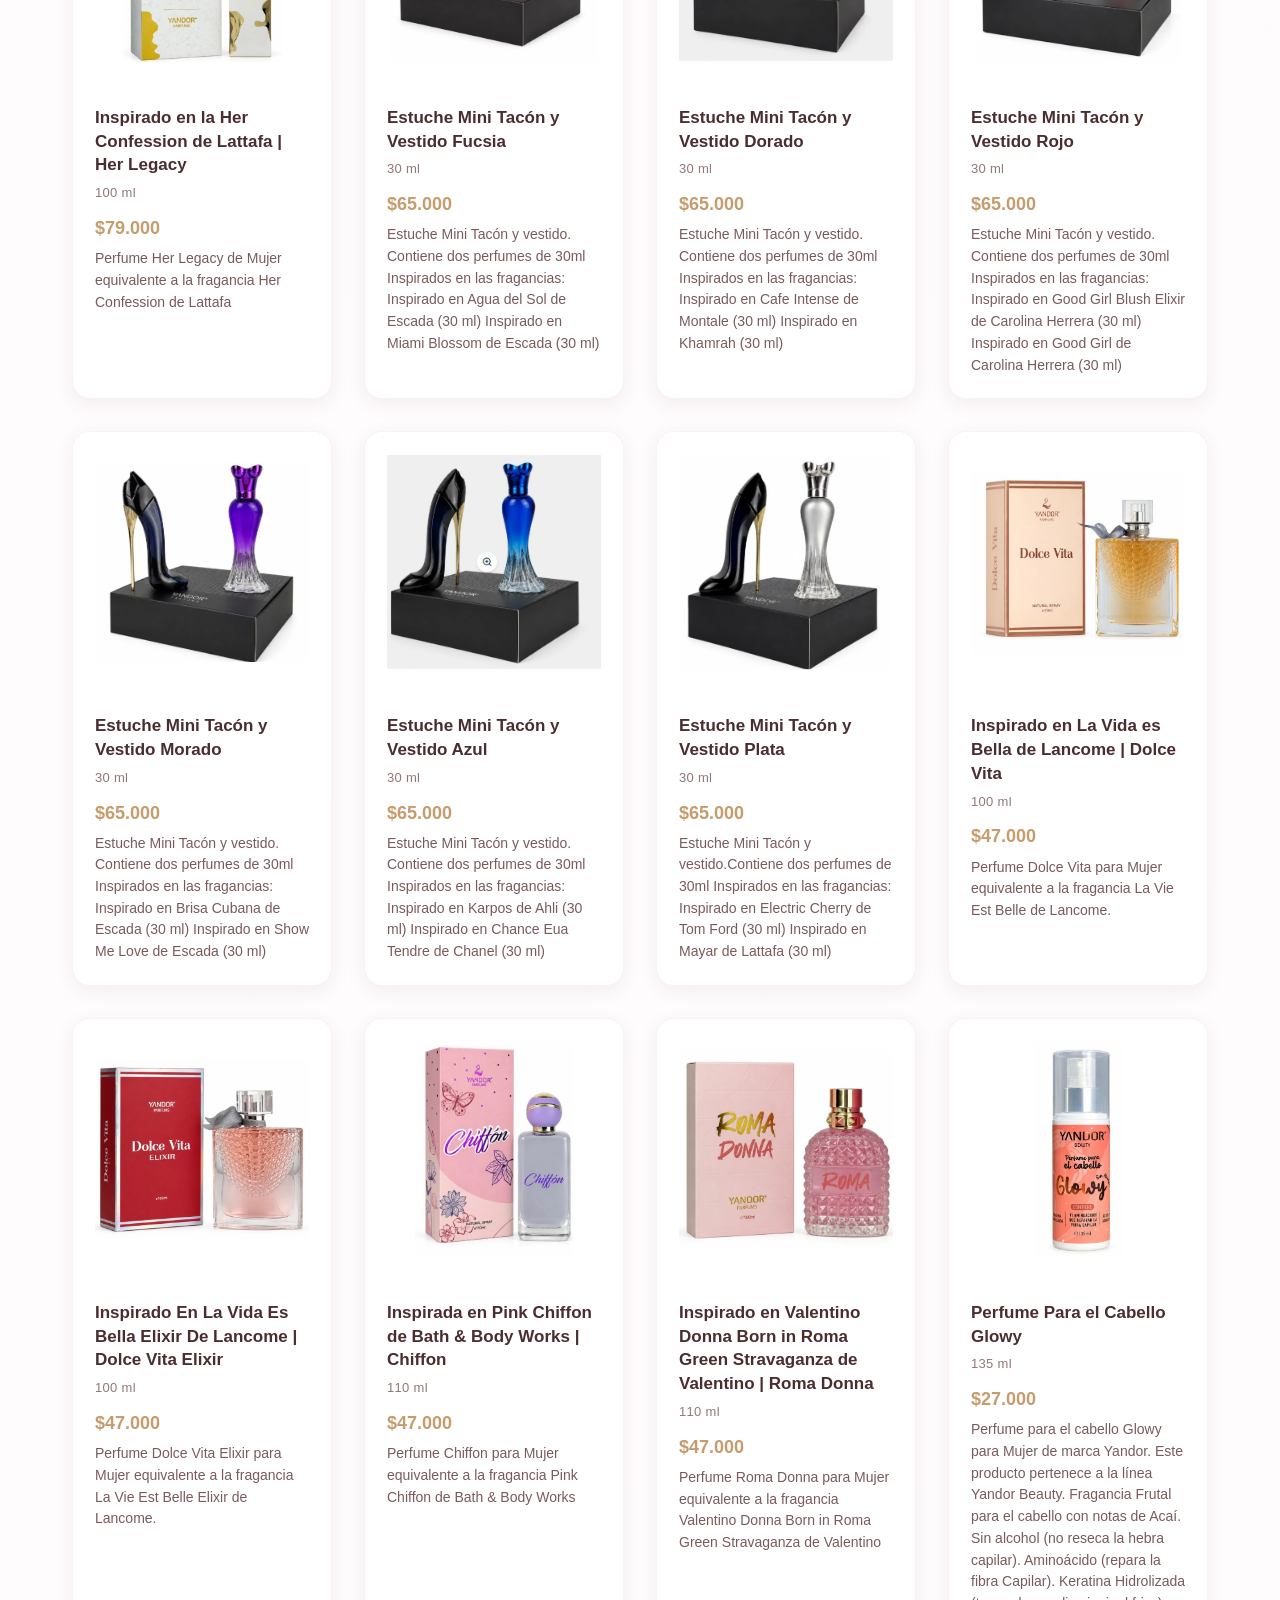
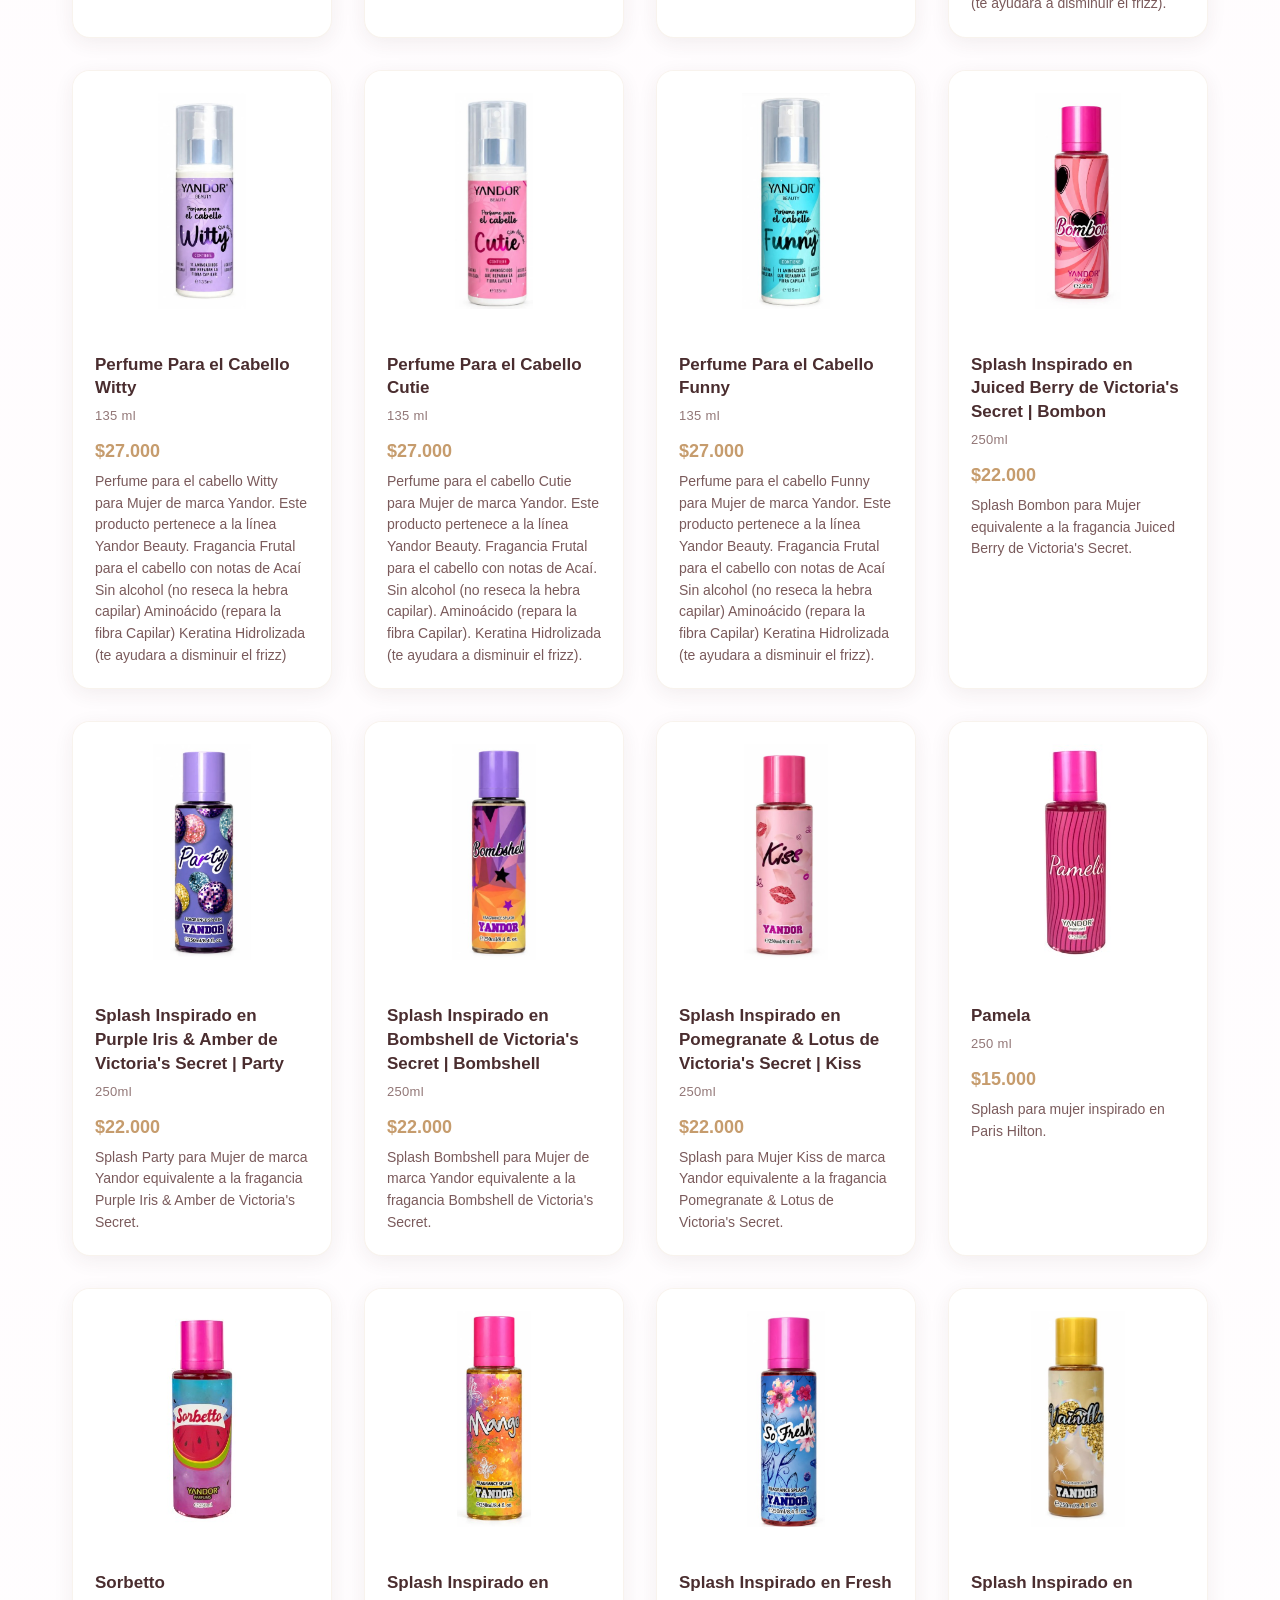
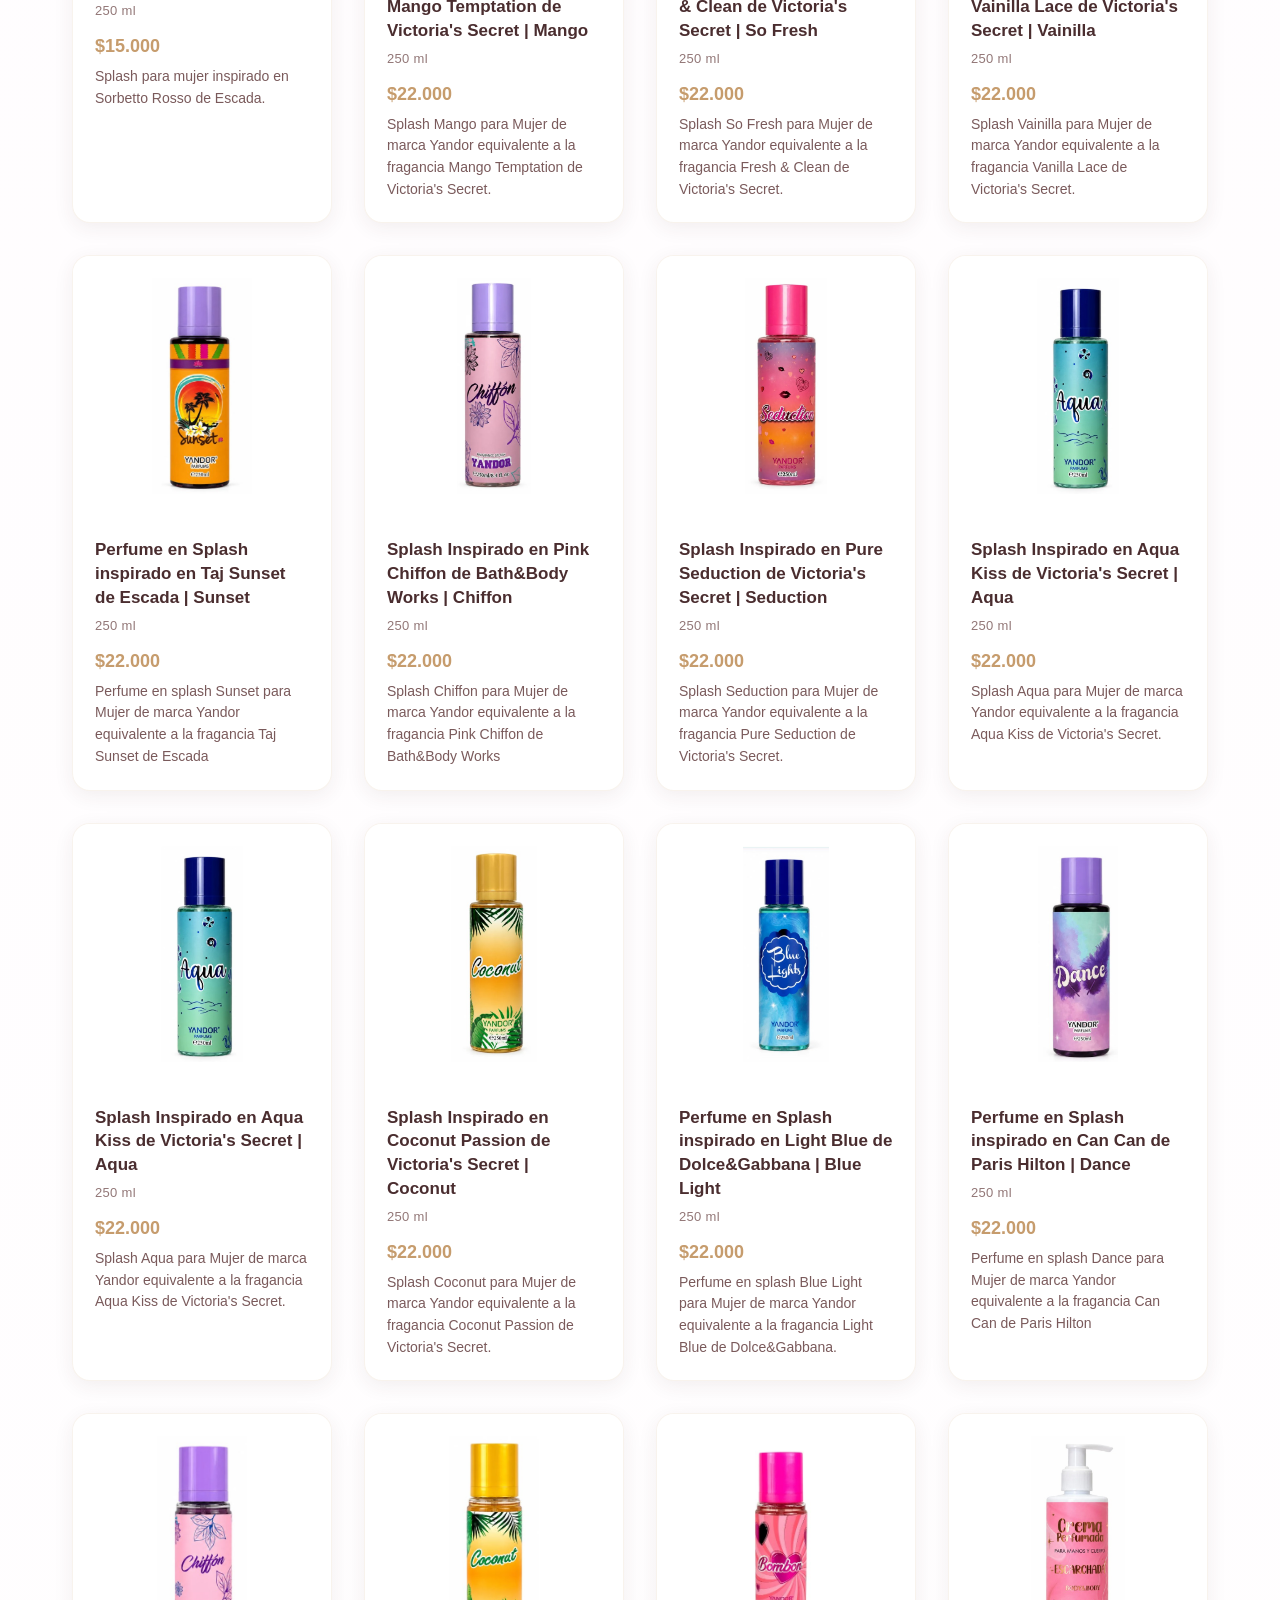
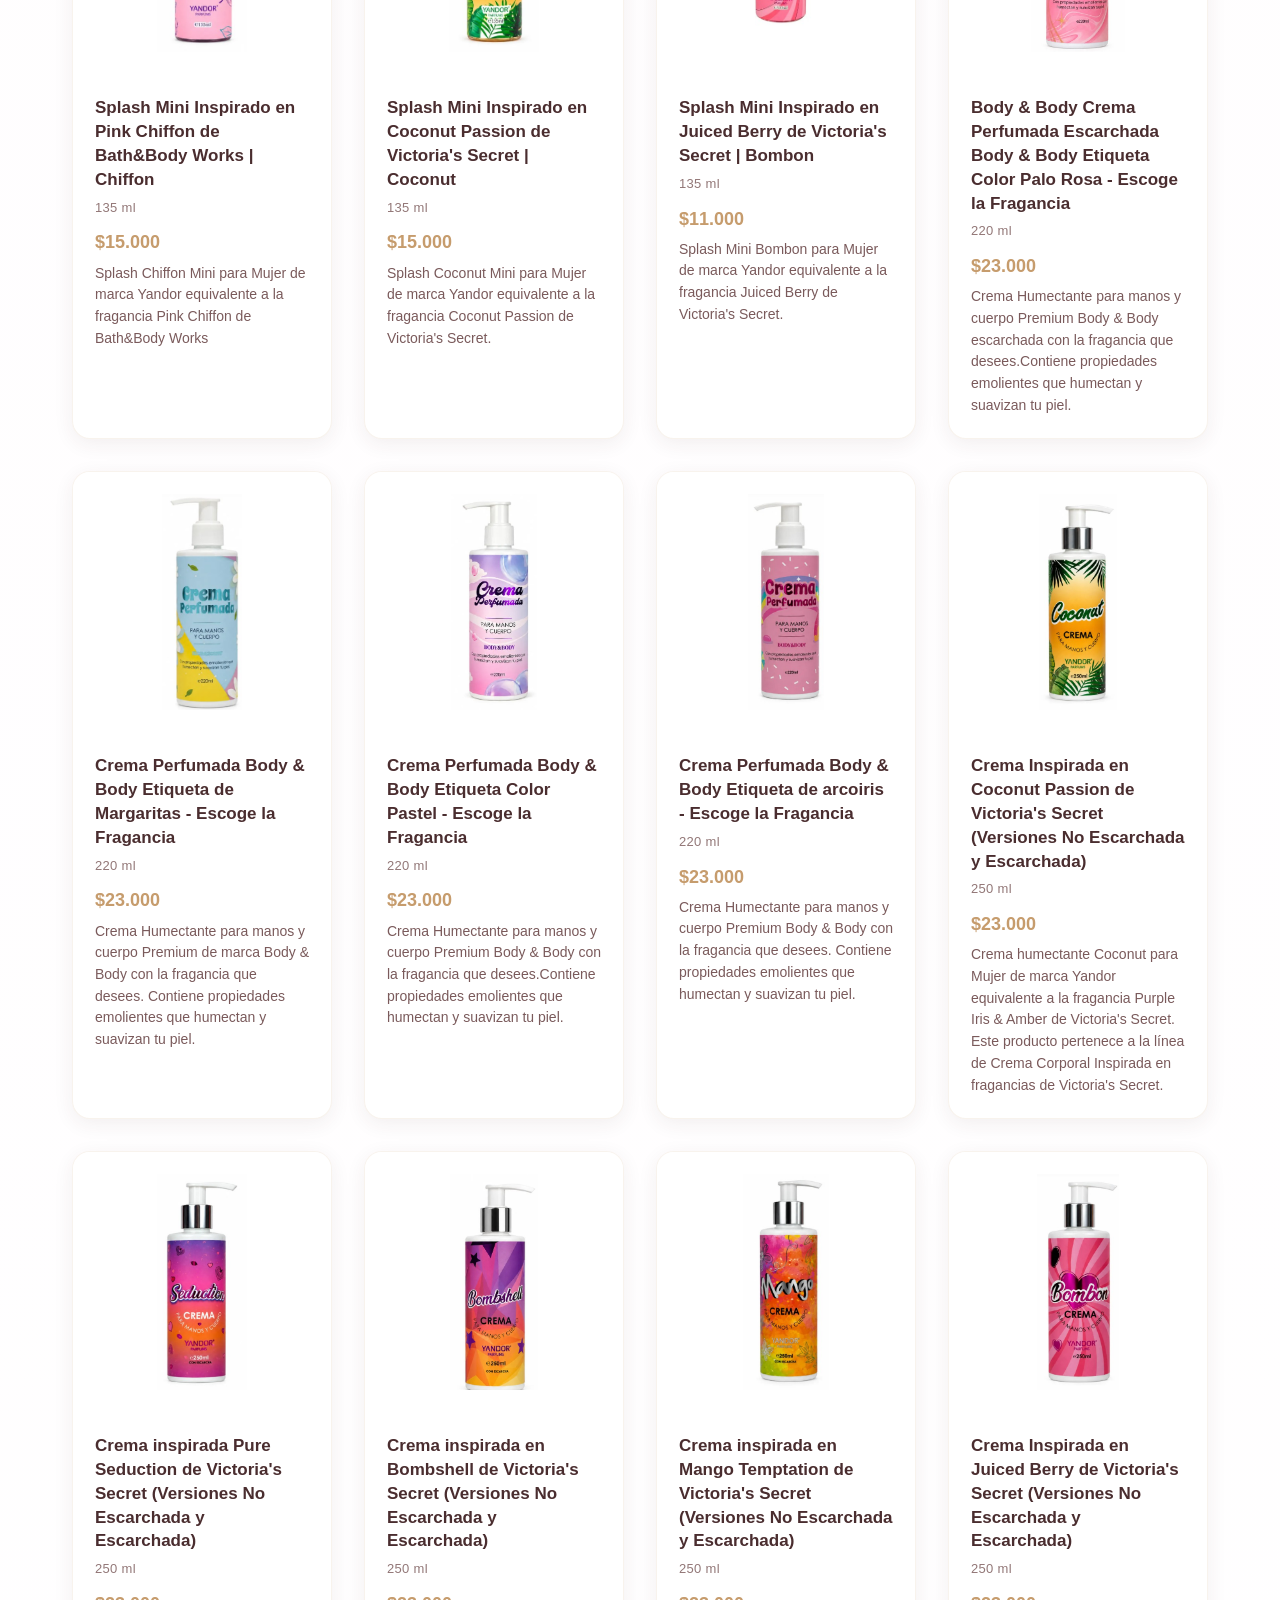
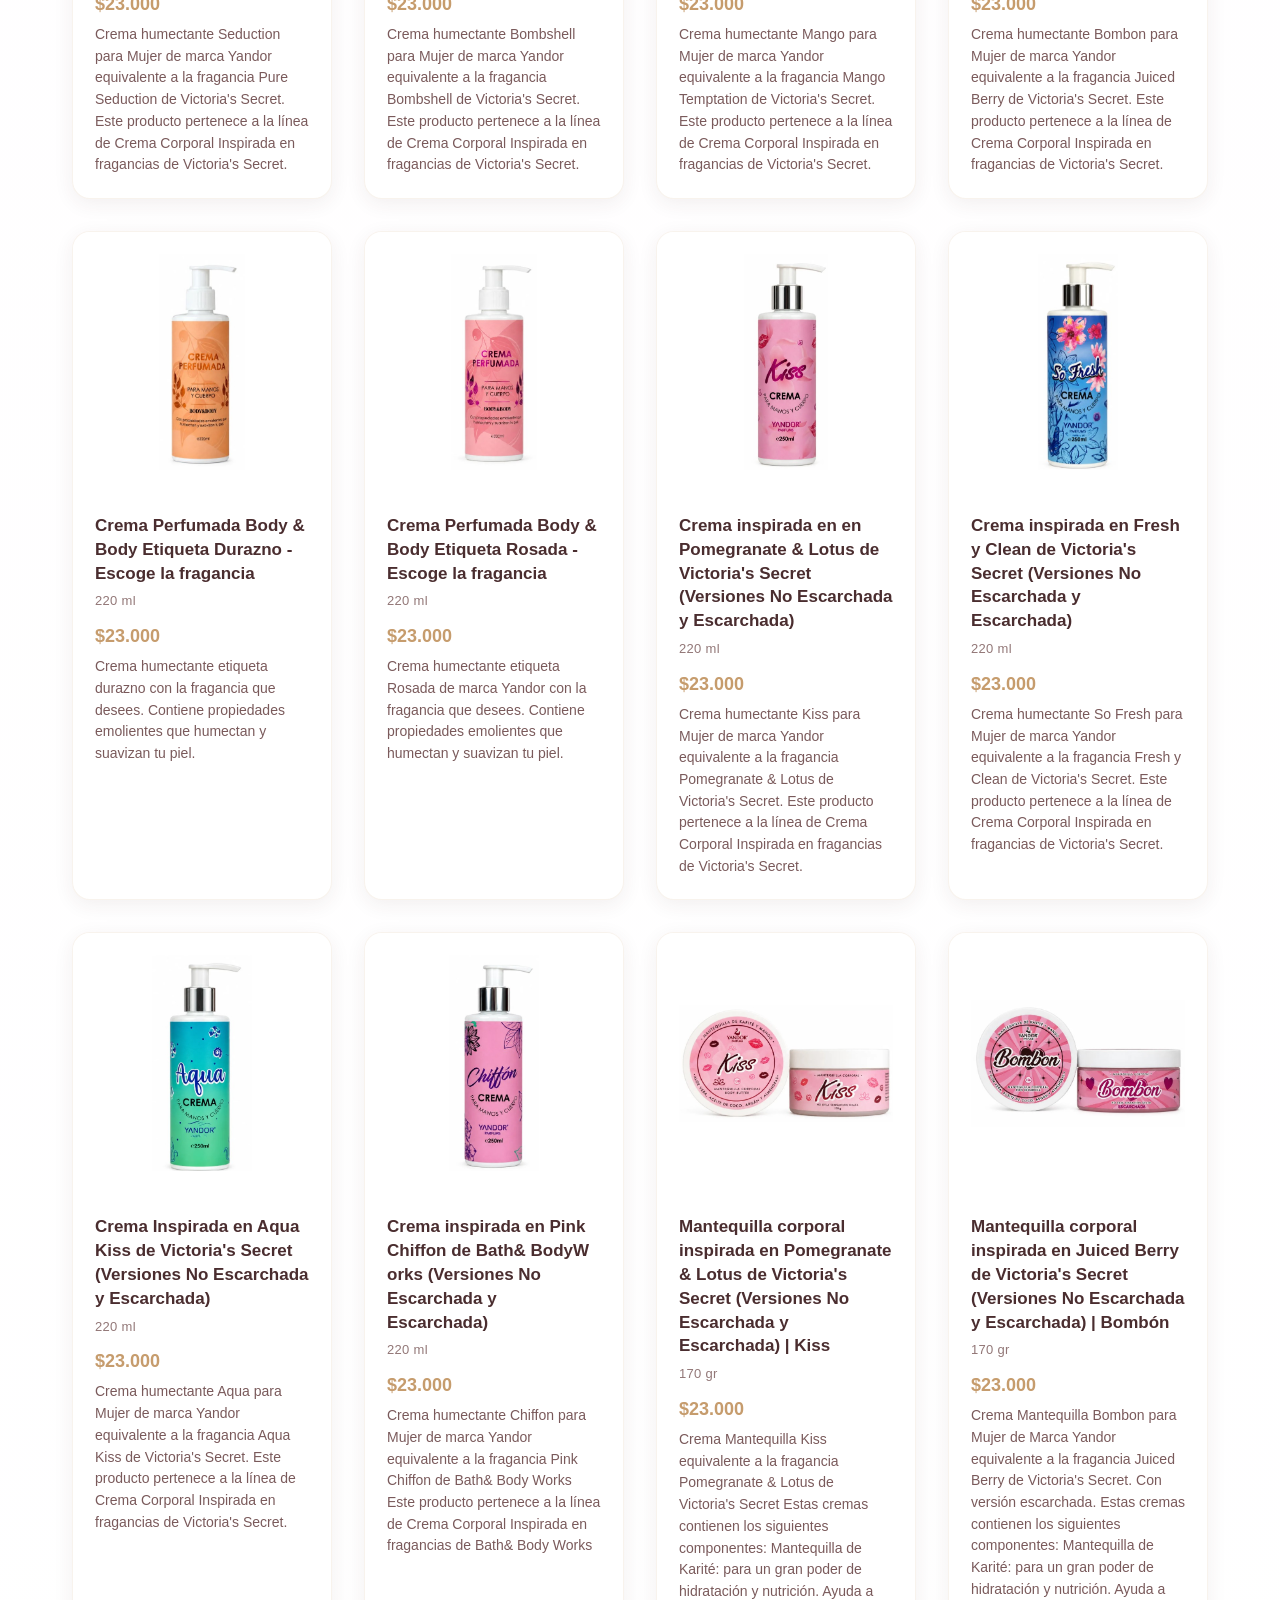
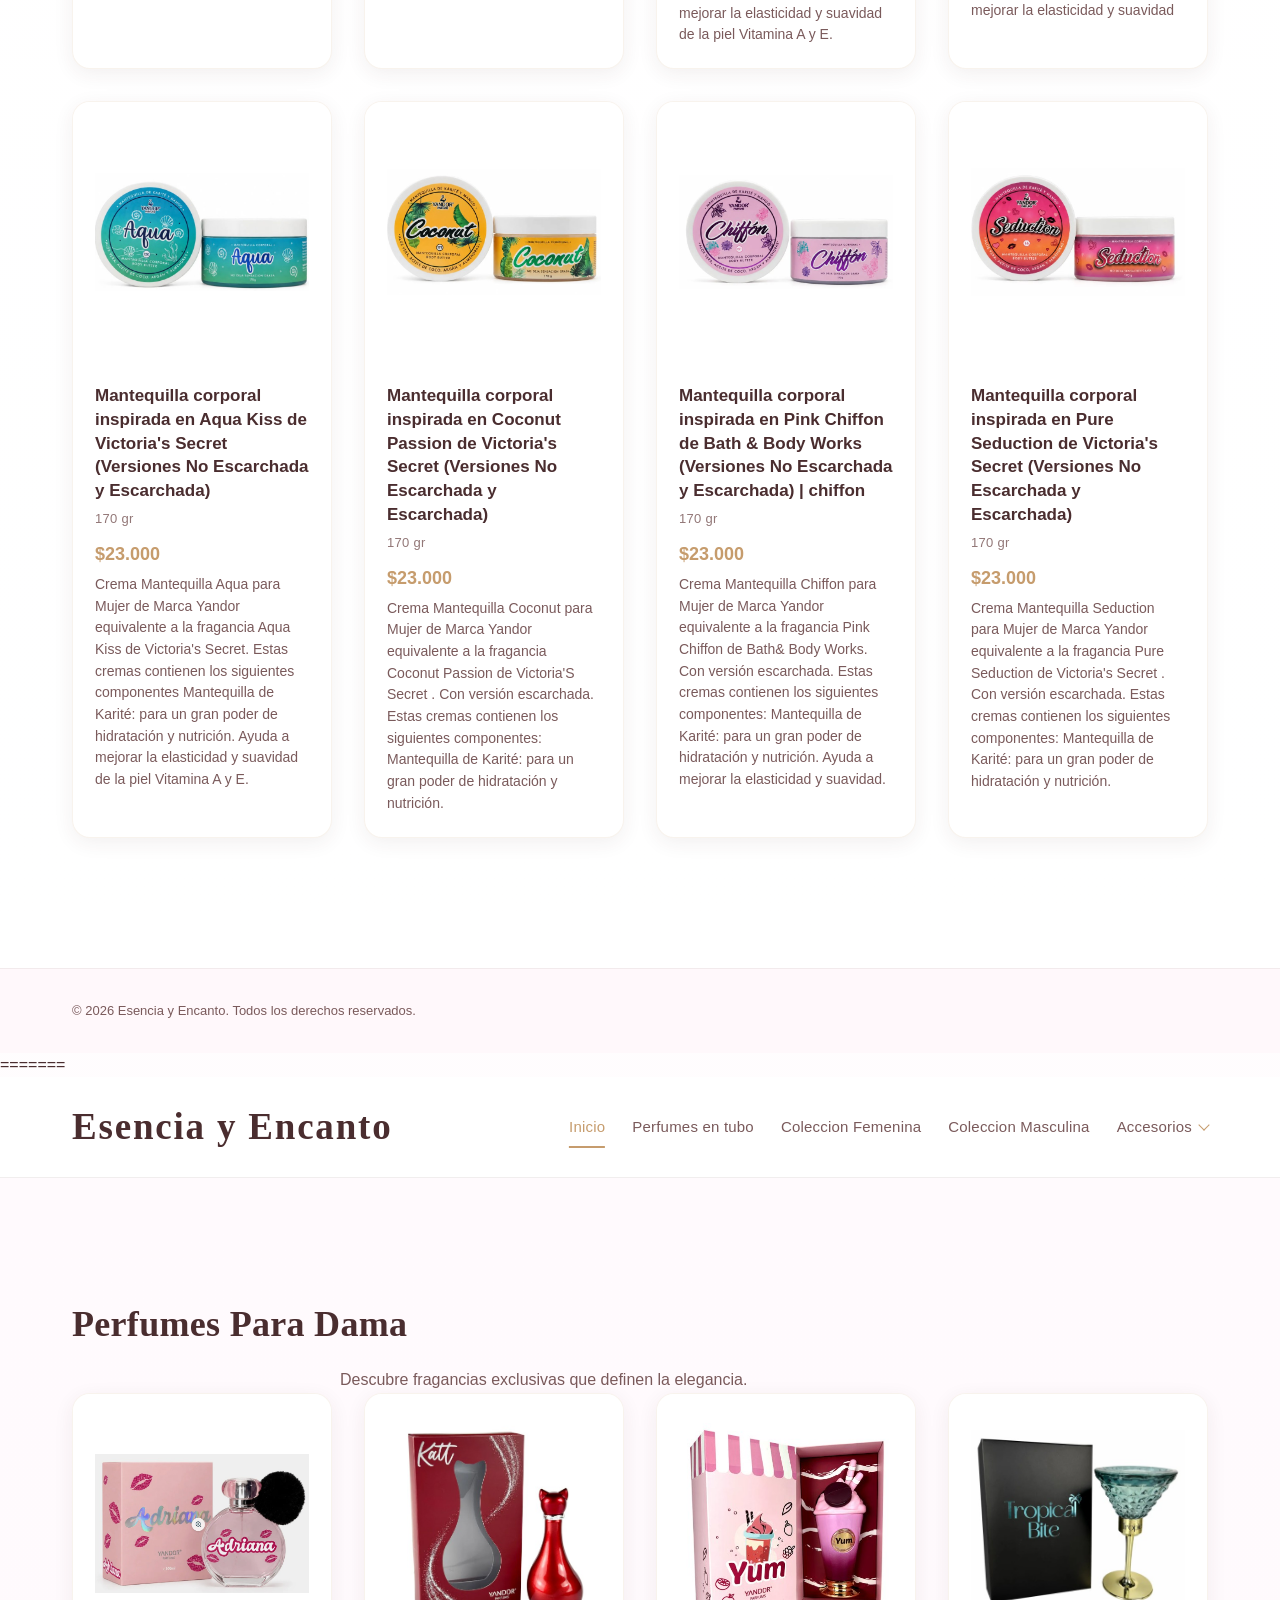
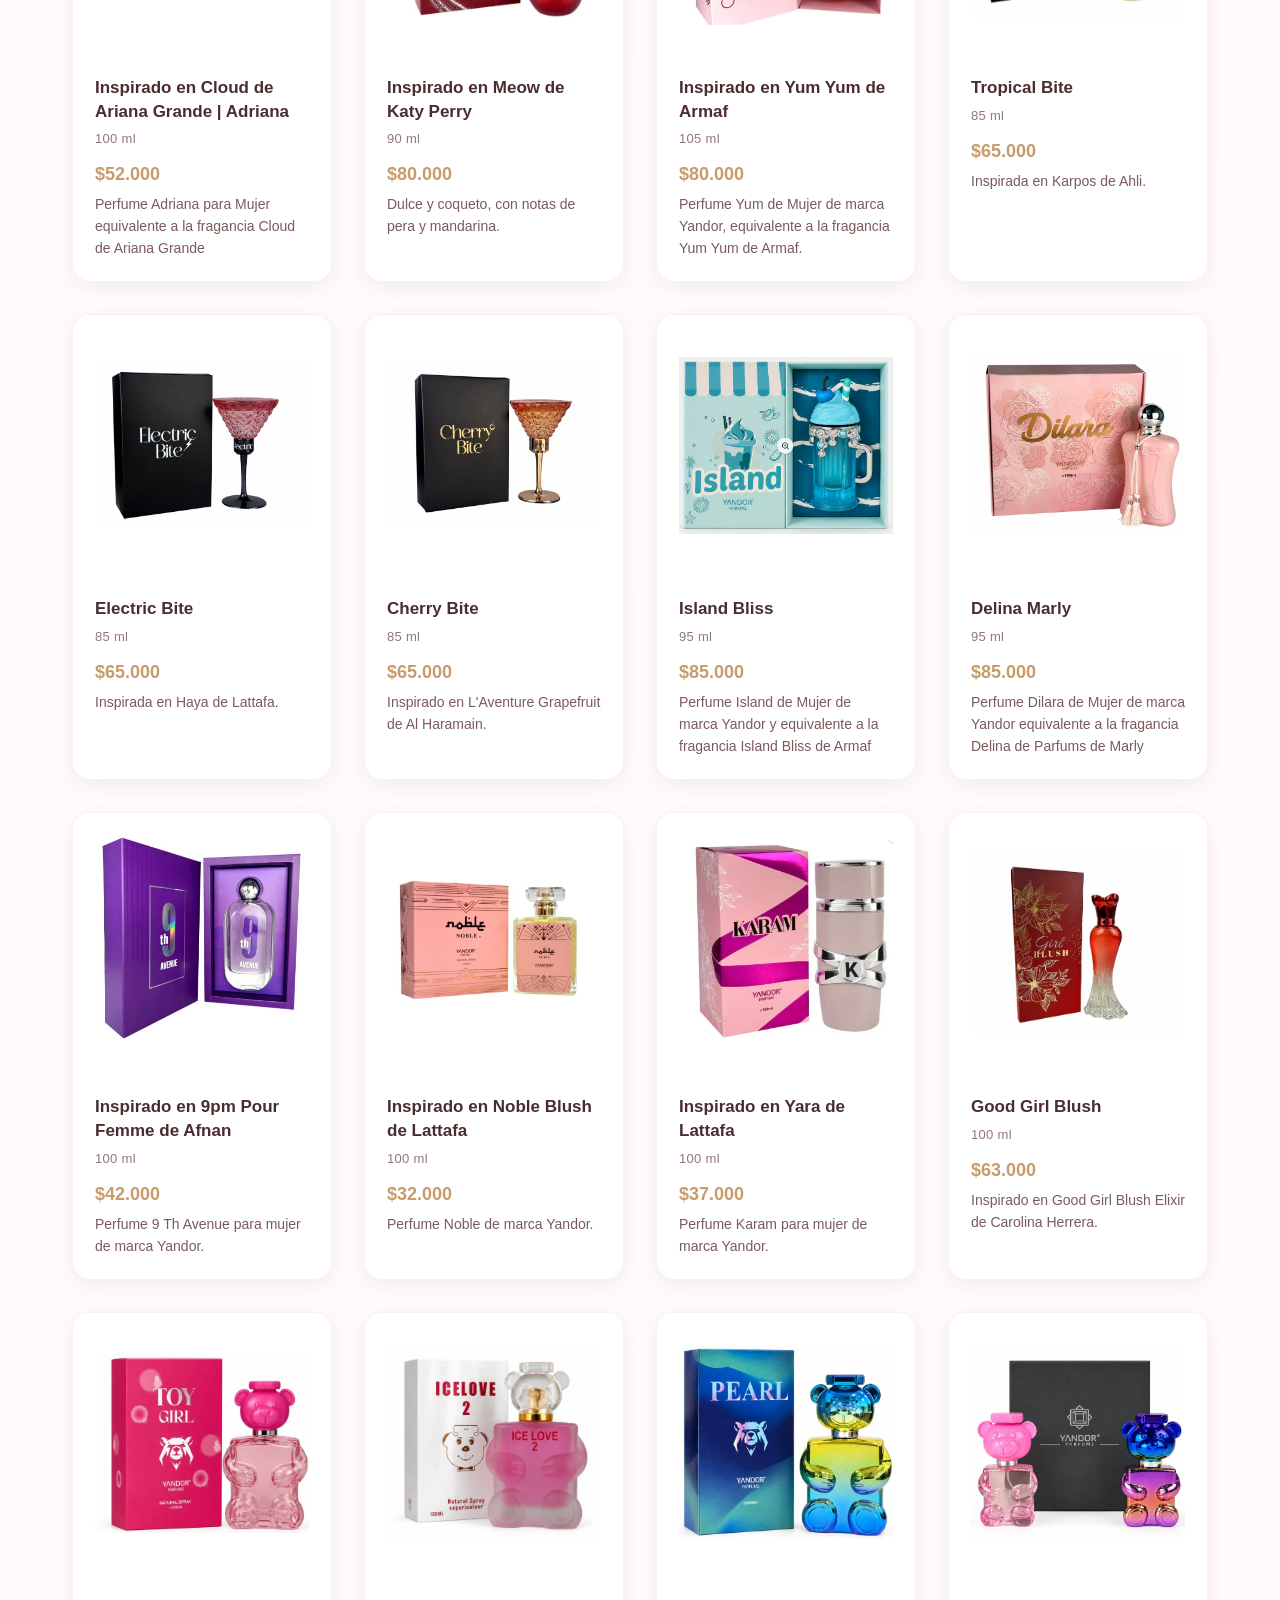
==== commit c226555d: "Actualización del proyecto" ====
--- a/coleccion-femenina.html
+++ b/coleccion-femenina.html
@@ -1,3 +1,1725 @@
+<<<<<<< HEAD
+<!DOCTYPE html>
+<html lang="es">
+<head>
+  <meta charset="UTF-8">
+  <meta name="viewport" content="width=device-width, initial-scale=1.0">
+  <title>Perfumes para Dama - Esencia y Encanto</title>
+  <link rel="stylesheet" href="style.css">
+</head>
+
+
+<body>
+<header class="site-header">
+
+  <div class="container header-container">
+
+    <a class="logo" href="index.html">
+      Esencia y Encanto
+    </a>
+
+    <nav class="nav">
+
+      <a href="index.html" class="active">Inicio</a>
+
+      <a href="perfumes-tubo.html">
+        Perfumes en tubo
+      </a>
+
+      <a href="coleccion-femenina.html">
+        Coleccion Femenina
+      </a>
+
+      <a href="coleccion-masculina.html">
+        Coleccion Masculina
+      </a>
+      
+      <!-- MENÚ DESPLEGABLE DE ACCESORIOS -->
+      <div class="menu-desplegable">
+        <details>
+          <summary>Accesorios</summary>
+
+          <ul class="submenu">
+            <li><a href="topitos.html">Topitos</a></li>
+            <li><a href="cadenas.html">Cadenas</a></li>
+            <li><a href="anillos.html">Anillos</a></li>
+            <li><a href="earcuff.html">Earcuff</a></li>
+            <li><a href="pulseras.html">Pulseras</a></li>
+          </ul>
+        </details>
+      </div>
+
+    </nav>
+
+  </div>
+
+</header>
+
+  <section class="catalogo">
+    <div class="container">
+      <h2 class="section-title">Perfumes Para Dama</h2>
+      <p class="subtitle">Descubre fragancias exclusivas que definen la elegancia.</p>
+      <div class="grid">
+
+        <!-- Aquí tus tarjetas de perfumes de lujo -->
+        
+        <article class="card">
+          <img src="img/adriana.jpg" alt="adriana">
+          <div class="card-body">
+            <h3>
+              Inspirado en Cloud de Ariana Grande | Adriana
+            </h3>
+            <p class="size">
+              100 ml
+            </p>
+            <p class="price">
+              $52.000
+            </p>
+            <p class="desc">
+              Perfume Adriana para Mujer equivalente a la fragancia Cloud de Ariana Grande 
+            </p>
+          </div>
+        </article>        
+        
+        
+        <article class="card">
+          <img src="img/katty.jpg" alt="Perfume inspirado en Meow de Katy Perry">
+          <div class="card-body">
+            <h3>
+              Inspirado en Meow de Katy Perry
+            </h3>
+            <p class="size">
+              90 ml
+            </p>
+            <p class="price">
+              $80.000
+            </p>
+            <p class="desc">
+              Dulce y coqueto, con notas de pera y mandarina.
+            </p>
+          </div>
+        </article>
+
+
+        <article class="card">
+          <img src="img/yumyum.jpg" alt="Perfume Yum Yum">
+          <div class="card-body">
+            <h3>
+              Inspirado en Yum Yum de Armaf
+            </h3>
+            <p class="size">
+              105 ml
+            </p>
+            <p class="price">
+              $80.000
+            </p>
+            <p class="desc">
+              Perfume Yum de Mujer de marca Yandor,
+              equivalente a la fragancia Yum Yum de Armaf.
+            </p>
+          </div>
+        </article>
+
+        <article class="card">
+          <img src="img/tropical-bite.jpg" alt="Tropical Bite">
+          <div class="card-body">
+            <h3>
+              Tropical Bite
+            </h3>
+            <p class="size">
+              85 ml
+            </p>
+            <p class="price">
+              $65.000
+            </p>
+            <p class="desc">
+              Inspirada en Karpos de Ahli.
+            </p>
+          </div>
+        </article>
+
+
+        <article class="card">
+          <img src="img/electric-bite.jpg" alt="Electric Bite">
+          <div class="card-body">
+            <h3>
+              Electric Bite
+            </h3>
+            <p class="size">
+              85 ml
+            </p>
+            <p class="price">
+              $65.000
+            </p>
+            <p class="desc">
+              Inspirada en Haya de Lattafa.
+            </p>
+          </div>
+        </article>
+
+
+        <article class="card">
+          <img src="img/cherry-bite.jpg" alt="Cherry Bite">
+          <div class="card-body">
+            <h3>
+              Cherry Bite
+            </h3>
+            <p class="size">
+              85 ml
+            </p>
+            <p class="price">
+              $65.000
+            </p>
+            <p class="desc">
+              Inspirado en L'Aventure Grapefruit de Al Haramain.
+            </p>
+          </div>
+        </article>
+
+
+
+        <article class="card">
+          <img src="img/island.jpg" alt="Island Bliss">
+          <div class="card-body">
+            <h3>
+              Island Bliss
+            </h3>
+            <p class="size">
+              95 ml
+            </p>
+            <p class="price">
+              $85.000
+            </p>
+            <p class="desc">
+              Perfume Island de Mujer de marca Yandor y equivalente a la fragancia Island Bliss de Armaf
+            </p>
+          </div>
+        </article>
+
+
+        <article class="card">
+          <img src="img/dilara.jpg" alt="Dilara Marly">
+          <div class="card-body">
+            <h3>
+              Delina Marly
+            </h3>
+            <p class="size">
+              95 ml
+            </p>
+            <p class="price">
+              $85.000
+            </p>
+            <p class="desc">
+              Perfume Dilara de Mujer de marca Yandor equivalente a la fragancia Delina de Parfums de Marly
+            </p>
+          </div>
+        </article>
+
+
+        <article class="card">
+          <img src="img/9th.jpg" alt="9pm Pour Femme">
+          <div class="card-body">
+            <h3>
+              Inspirado en 9pm Pour Femme de Afnan
+            </h3>
+            <p class="size">
+              100 ml
+            </p>
+            <p class="price">
+              $42.000
+            </p>
+            <p class="desc">
+              Perfume 9 Th Avenue para mujer de marca Yandor.
+            </p>
+          </div>
+        </article>
+
+        <article class="card">
+          <img src="img/noble.jpg" alt="Noble Blush">
+          <div class="card-body">
+            <h3>
+              Inspirado en Noble Blush de Lattafa
+            </h3>
+            <p class="size">
+              100 ml
+            </p>
+            <p class="price">
+              $32.000
+            </p>
+            <p class="desc">
+              Perfume Noble de marca Yandor.
+            </p>
+          </div>
+        </article>
+
+        <article class="card">
+          <img src="img/lattafakaram.jpg" alt="Yara de Lattafa">
+          <div class="card-body">
+            <h3>
+              Inspirado en Yara de Lattafa
+            </h3>
+            <p class="size">
+              100 ml
+            </p>
+            <p class="price">
+              $37.000
+            </p>
+            <p class="desc">
+              Perfume Karam para mujer de marca Yandor.
+            </p>
+          </div>
+        </article>
+
+        <article class="card">
+          <img src="img/girl-blush.jpg" alt="Good Girl Blush">
+          <div class="card-body">
+            <h3>
+              Good Girl Blush
+            </h3>
+            <p class="size">
+              100 ml
+            </p>
+            <p class="price">
+              $63.000
+            </p>
+            <p class="desc">
+              Inspirado en Good Girl Blush Elixir de Carolina Herrera.
+            </p>
+          </div>
+        </article>  
+        
+        
+        <article class="card">
+          <img src="img/toygirl.jpg" alt="Toy Girl">
+          <div class="card-body">
+            <h3>
+              Toy 2 Bubble Gum de Moschino
+            </h3>
+            <p class="size">
+              100 ml
+            </p>
+            <p class="price">
+              $63.000
+            </p>
+            <p class="desc">
+              Perfume Toy Girl para Mujer de marca Yandor equivalente a la fragancia Toy 2 Bubble Gum de Moschino 
+            </p>
+          </div>
+        </article>     
+        
+        
+        <article class="card">
+          <img src="img/icelove.jpg" alt="Ice Love 2">
+          <div class="card-body">
+            <h3>
+            Ice Love 2 de Moschino
+            </h3>
+            <p class="size">
+              100 ml
+            </p>
+            <p class="price">
+              $63.000
+            </p>
+            <p class="desc">
+              Perfume para Mujer Ice Love 2 de marca Evial equivalente a la fragancia Toy 2 de Moschino. 
+            </p>
+          </div>
+        </article>     
+
+        <article class="card">
+          <img src="img/peral.jpg" alt="Toy 2 Pearl">
+          <div class="card-body">
+            <h3>
+            Toy 2 Pearl de Moschino
+            </h3>
+            <p class="size">
+              100 ml
+            </p>
+            <p class="price">
+              $63.000
+            </p>
+            <p class="desc">
+              Perfume Pearl Unisex de marca Yandor equivalente a la fragancia Toy 2 Pearl de Moschino 
+            </p>
+          </div>
+        </article> 
+
+        <article class="card">
+          <img src="img/duo mini moschino.jpg" alt="Estuche Duo Toy Mini para Mujer">
+          <div class="card-body">
+            <h3>
+            Estuche Duo Toy Mini Para mujer
+            </h3>
+            <p class="size">
+              30 ml
+            </p>
+            <p class="price">
+              $63.000
+            </p>
+            <p class="desc">
+              Estuche Duo Toy Mini Para Mujer de marca Yandor . Contiene 2 perfumes de 30 ml Inspirados en las fragancias Toy 2 Bubble Gum y Toy 2 Pearl de Moschino. 
+            </p>
+          </div>
+        </article>         
+
+        <article class="card">
+          <img src="img/paccorabanne.jpg" alt="Paco Rabanne">
+          <div class="card-body">
+            <h3>
+             Fame de Paco Rabanne
+            </h3>
+            <p class="size">
+              100 ml
+            </p>
+            <p class="price">
+              $63.000
+            </p>
+            <p class="desc">
+              Perfume para Mujer de marca Evial equivalente a la fragancia Fame de Paco Rabanne
+            </p>
+          </div>
+        </article>
+
+
+        <article class="card">
+          <img src="img/yaratous.jpg" alt="Yara Tous de Lattafa">
+          <div class="card-body">
+            <h3>
+             Yara Tous de Lattafa 
+            </h3>
+            <p class="size">
+              100 ml
+            </p>
+            <p class="price">
+              $63.000
+            </p>
+            <p class="desc">
+              Perfume Karma Tous para mujer de marca Evial equivalente a la fragancia Yara Tous
+            </p>
+          </div>
+        </article>    
+        
+        
+        <article class="card">
+          <img src="img/yaramoi.jpg" alt="Yara Moi de Lattafa">
+          <div class="card-body">
+            <h3>
+             Inspirado en Yara Moi de Lattafa 
+            </h3>
+            <p class="size">
+              100 ml
+            </p>
+            <p class="price">
+              $63.000
+            </p>
+            <p class="desc">
+              Perfume Karma para mujer de marca Evial equivalente a la fragancia Yara Moi
+            </p>
+          </div>
+        </article>        
+
+        <article class="card">
+          <img src="img/goodchic.jpg" alt="Good Girl">
+          <div class="card-body">
+            <h3>
+             Inspirado en Good Girl de Carolina Herrera
+            </h3>
+            <p class="size">
+              90 ml
+            </p>
+            <p class="price">
+              $63.000
+            </p>
+            <p class="desc">
+              Perfume Good Chic para Mujer de marca Yandor equivalente a la fragancia Good Girl de Carolina Herrera
+            </p>
+          </div>
+        </article> 
+
+        <article class="card">
+          <img src="img/goodgirlchic.jpg" alt="Very Good Girl">
+          <div class="card-body">
+            <h3>
+             Inspirado en Very Good Girl de Carolina Herrera 
+            </h3>
+            <p class="size">
+              90 ml
+            </p>
+            <p class="price">
+              $63.000
+            </p>
+            <p class="desc">
+              Perfume Red Good Chic para Mujer de marca Yandor equivalente a la fragancia Very Good Girl de Carolina Herrera
+            </p>
+          </div>
+        </article> 
+
+
+        <article class="card">
+          <img src="img/good.jpg" alt="Very Good Girl">
+          <div class="card-body">
+            <h3>
+             Inspirado en Good Girl de Carolina Herrera 
+            </h3>
+            <p class="size">
+              30 ml
+            </p>
+            <p class="price">
+              $63.000
+            </p>
+            <p class="desc">
+              Perfume Good Chic Mini para Mujer de marca Yandor equivalente a la fragancia Good Girl de Carolina Herrera
+            </p>
+          </div>
+        </article> 
+
+
+        <article class="card">
+          <img src="img/cristal.jpg" alt="omina crystalline">
+          <div class="card-body">
+            <h3>
+             Inspirado en Omnia Crystalline de Bvlgari 
+            </h3>
+            <p class="size">
+              60 ml
+            </p>
+            <p class="price">
+              $63.000
+            </p>
+            <p class="desc">
+              Perfume Cristal de mujer de marca Yandor equivalente a la fragancia Omnia Crystaline de Bvlgari
+            </p>
+          </div>
+        </article>
+
+
+        <article class="card">
+          <img src="img/coral.jpg" alt="omina coral">
+          <div class="card-body">
+            <h3>
+             Inspirado en Omnia Coral de Bvlgari  
+            </h3>
+            <p class="size">
+              60 ml
+            </p>
+            <p class="price">
+              $63.000
+            </p>
+            <p class="desc">
+              Perfume Coral de mujer de marca Yandor equivalente a la fragancia Omnia Coral de Bvlgari. 
+            </p>
+          </div>
+        </article>     
+        
+        
+        <article class="card">
+          <img src="img/amatista.jpg" alt="omina amethusta">
+          <div class="card-body">
+            <h3>
+             Inspirado en Omnia Amethyste de Bvlgari 
+            </h3>
+            <p class="size">
+              60 ml
+            </p>
+            <p class="price">
+              $63.000
+            </p>
+            <p class="desc">
+              Perfume Amatista de mujer de marca Yandor equivalente a la fragancia Omnia Amethyste de Bvlgari. 
+            </p>
+          </div>
+        </article>       
+        
+        
+        <article class="card">
+          <img src="img/nextlujo.jpg" alt="thank u">
+          <div class="card-body">
+            <h3>
+             Inspirado en Thank U, Next de Ariana Grande 
+            </h3>
+            <p class="size">
+              100 ml
+            </p>
+            <p class="price">
+              $63.000
+            </p>
+            <p class="desc">
+              Perfume Next para mujer de marca Yandor con fragancia equivalente a Thank U, Next de Ariana Grande. 
+            </p>
+          </div>
+        </article>         
+
+
+        <article class="card">
+          <img src="img/candy.jpg" alt="candy">
+          <div class="card-body">
+            <h3>
+             Inspirado en Yara Candy de Lattafa
+            </h3>
+            <p class="size">
+              100 ml
+            </p>
+            <p class="price">
+              $63.000
+            </p>
+            <p class="desc">
+              Perfume Candy para mujer de marca Yandor con fragancia equivalente a Yara Candy de Lattafa.
+            </p>
+          </div>
+        </article>        
+
+        <article class="card">
+          <img src="img/bombon.jpg" alt="bombon">
+          <div class="card-body">
+            <h3>
+            Inspirado en Juiced Berry de Victoria's Secret | Bombon 
+            </h3>
+            <p class="size">
+              100 ml
+            </p>
+            <p class="price">
+              $63.000
+            </p>
+            <p class="desc">
+              Perfume Bombon para Mujer de marca Yandor equivalente a la fragancia Juiced Berry de Victoria's Secret
+            </p>
+          </div>
+        </article>  
+
+        <article class="card">
+          <img src="img/berryontop.jpg" alt="berryn">
+          <div class="card-body">
+            <h3>
+            Inspirado en Berry On Top Lattafa | Berry 
+            </h3>
+            <p class="size">
+              80 ml
+            </p>
+            <p class="price">
+              $89.000
+            </p>
+            <p class="desc">
+              Perfume Berry de Mujer, equivalente a la fragancia Berry On Top de Lattafa
+            </p>
+          </div>
+        </article> 
+
+        <article class="card">
+          <img src="img/choco.jpg" alt="choco">
+          <div class="card-body">
+            <h3>
+            Inspirado en Choco Overdose Lattafa | Choco 
+            </h3>
+            <p class="size">
+              80 ml
+            </p>
+            <p class="price">
+              $89.000
+            </p>
+            <p class="desc">
+              Perfume Choco de Mujer, equivalente a la fragancia Choco Overdose de Lattafa. 
+            </p>
+          </div>
+        </article> 
+
+      
+        <article class="card">
+          <img src="img/cookie.jpg" alt="cookie">
+          <div class="card-body">
+            <h3>
+            Inspirado en Cookie Crave Lattafa | Cookie
+            </h3>
+            <p class="size">
+              80 ml
+            </p>
+            <p class="price">
+              $89.000
+            </p>
+            <p class="desc">
+              Perfume Cookie de Mujer de marca Yandor y equivalente a la fragancia Cookie Crave de Lattafa 
+            </p>
+          </div>
+        </article>    
+        
+        
+
+        <article class="card">
+          <img src="img/mallow.jpg" alt="mallow">
+          <div class="card-body">
+            <h3>
+           Inspirado en Mallow Maddnes de Lattafa  | Mallow
+            </h3>
+            <p class="size">
+              80 ml
+            </p>
+            <p class="price">
+              $89.000
+            </p>
+            <p class="desc">
+              Perfume Mallow de Mujer equivalente a la fragancia Mallow Maddnes de Lattafa 
+            </p>
+          </div>
+        </article>     
+        
+        
+        <article class="card">
+          <img src="img/herlegacy.jpg" alt="her legacy">
+          <div class="card-body">
+            <h3>
+           Inspirado en la Her Confession de Lattafa | Her Legacy
+            </h3>
+            <p class="size">
+              100 ml
+            </p>
+            <p class="price">
+              $79.000
+            </p>
+            <p class="desc">
+             Perfume Her Legacy de Mujer equivalente a la fragancia Her Confession de Lattafa
+            </p>
+          </div>
+        </article>        
+
+
+        <article class="card">
+          <img src="img/minitaconyvestidofucsia.jpg" alt="mini tacon y vestido fucsia">
+          <div class="card-body">
+            <h3>
+           Estuche Mini Tacón y Vestido Fucsia
+            </h3>
+            <p class="size">
+              30 ml
+            </p>
+            <p class="price">
+              $65.000
+            </p>
+            <p class="desc">
+             Estuche Mini Tacón y vestido. Contiene dos perfumes de 30ml Inspirados en las fragancias: Inspirado en Agua del Sol de Escada (30 ml) Inspirado en Miami Blossom de Escada (30 ml)
+            </p>
+          </div>
+        </article> 
+
+
+        <article class="card">
+          <img src="img/minitaconyvestidodorado.jpg" alt="mini tacon y vestido dorado">
+          <div class="card-body">
+            <h3>
+           Estuche Mini Tacón y Vestido Dorado
+            </h3>
+            <p class="size">
+              30 ml
+            </p>
+            <p class="price">
+              $65.000
+            </p>
+            <p class="desc">
+             Estuche Mini Tacón y vestido. Contiene dos perfumes de 30ml Inspirados en las fragancias: Inspirado en Cafe Intense de Montale (30 ml) Inspirado en Khamrah (30 ml)
+            </p>
+          </div>
+        </article>      
+        
+        
+        <article class="card">
+          <img src="img/minitaconyvestidorojo.jpg" alt="mini tacon y vestido rojo">
+          <div class="card-body">
+            <h3>
+           Estuche Mini Tacón y Vestido Rojo
+            </h3>
+            <p class="size">
+              30 ml
+            </p>
+            <p class="price">
+              $65.000
+            </p>
+            <p class="desc">
+             Estuche Mini Tacón y vestido. Contiene dos perfumes de 30ml Inspirados en las fragancias: Inspirado en Good Girl Blush Elixir de Carolina Herrera (30 ml) Inspirado en Good Girl de Carolina Herrera (30 ml)
+            </p>
+          </div>
+        </article>   
+        
+        <article class="card">
+          <img src="img/minitaconyvestidomorado.jpg" alt="mini tacon y vestido morado">
+          <div class="card-body">
+            <h3>
+           Estuche Mini Tacón y Vestido Morado
+            </h3>
+            <p class="size">
+              30 ml
+            </p>
+            <p class="price">
+              $65.000
+            </p>
+            <p class="desc">
+             Estuche Mini Tacón y vestido. Contiene dos perfumes de 30ml Inspirados en las fragancias: Inspirado en Brisa Cubana de Escada (30 ml) Inspirado en Show Me Love de Escada (30 ml)
+            </p>
+          </div>
+        </article>           
+
+
+        <article class="card">
+          <img src="img/minitaconyvestidoazul.jpg" alt="mini tacon y vestido azul">
+          <div class="card-body">
+            <h3>
+           Estuche Mini Tacón y Vestido Azul
+            </h3>
+            <p class="size">
+              30 ml
+            </p>
+            <p class="price">
+              $65.000
+            </p>
+            <p class="desc">
+             Estuche Mini Tacón y vestido. Contiene dos perfumes de 30ml Inspirados en las fragancias: Inspirado en Karpos de Ahli (30 ml) Inspirado en Chance Eua Tendre de Chanel (30 ml)
+            </p>
+          </div>
+        </article>
+        
+  
+        <article class="card">
+          <img src="img/minitaconyvestidoplata.jpg" alt="mini tacon y vestido plata">
+          <div class="card-body">
+            <h3>
+           Estuche Mini Tacón y Vestido Plata
+            </h3>
+            <p class="size">
+              30 ml
+            </p>
+            <p class="price">
+              $65.000
+            </p>
+            <p class="desc">
+             Estuche Mini Tacón y vestido.Contiene dos perfumes de 30ml Inspirados en las fragancias: Inspirado en Electric Cherry de Tom Ford (30 ml) Inspirado en Mayar de Lattafa (30 ml) 
+            </p>
+          </div>
+        </article> 
+        
+        
+        <article class="card">
+          <img src="img/Lavidaesbellalancome.jpg" alt="la vida es bella de lancome">
+          <div class="card-body">
+            <h3>
+           Inspirado en La Vida es Bella de Lancome | Dolce Vita
+            </h3>
+            <p class="size">
+              100 ml
+            </p>
+            <p class="price">
+              $47.000
+            </p>
+            <p class="desc">
+             Perfume Dolce Vita para Mujer equivalente a la fragancia La Vie Est Belle de Lancome.
+            </p>
+          </div>
+        </article>  
+        
+        
+        <article class="card">
+          <img src="img/dolcevitaelixir.jpg" alt="la vida es bella Elixir">
+          <div class="card-body">
+            <h3>
+           Inspirado En La Vida Es Bella Elixir De Lancome | Dolce Vita Elixir
+            </h3>
+            <p class="size">
+              100 ml
+            </p>
+            <p class="price">
+              $47.000
+            </p>
+            <p class="desc">
+             Perfume Dolce Vita Elixir para Mujer equivalente a la fragancia La Vie Est Belle Elixir de Lancome.
+            </p>
+          </div>
+        </article>     
+        
+        
+        <article class="card">
+          <img src="img/chiffonlujo.jpg" alt="Pink Chiffon">
+          <div class="card-body">
+            <h3>
+           Inspirada en Pink Chiffon de Bath & Body Works | Chiffon
+            </h3>
+            <p class="size">
+              110 ml
+            </p>
+            <p class="price">
+              $47.000
+            </p>
+            <p class="desc">
+             Perfume Chiffon para Mujer equivalente a la fragancia Pink Chiffon de Bath & Body Works
+            </p>
+          </div>
+        </article>  
+        
+        
+        <article class="card">
+          <img src="img/romadonna.jpg" alt="roma donna">
+          <div class="card-body">
+            <h3>
+          Inspirado en Valentino Donna Born in Roma Green Stravaganza de Valentino | Roma Donna
+            </h3>
+            <p class="size">
+              110 ml
+            </p>
+            <p class="price">
+              $47.000
+            </p>
+            <p class="desc">
+             Perfume Roma Donna para Mujer equivalente a la fragancia Valentino Donna Born in Roma Green Stravaganza de Valentino
+            </p>
+          </div>
+        </article>  
+
+
+        <article class="card">
+          <img src="img/perfumecabelloglow.jpg" alt="perfume para el cabello">
+          <div class="card-body">
+            <h3>
+              Perfume Para el Cabello Glowy
+            </h3>
+            <p class="size">
+              135 ml
+            </p>
+            <p class="price">
+              $27.000
+            </p>
+            <p class="desc">
+              Perfume para el cabello Glowy para Mujer de marca Yandor. Este producto pertenece a la línea Yandor Beauty. Fragancia Frutal para el cabello con notas de Acaí. Sin alcohol (no reseca la hebra capilar). Aminoácido (repara la fibra Capilar). Keratina Hidrolizada (te ayudara a disminuir el frizz).
+            </p>
+          </div>
+        </article>
+
+        <article class="card">
+          <img src="img/perfumecabellowitty.jpg" alt="perfume para el cabello">
+          <div class="card-body">
+            <h3>
+              Perfume Para el Cabello Witty
+            </h3>
+            <p class="size">
+              135 ml
+            </p>
+            <p class="price">
+              $27.000
+            </p>
+            <p class="desc">
+              Perfume para el cabello Witty para Mujer de marca Yandor. Este producto pertenece a la línea Yandor Beauty. Fragancia Frutal para el cabello con notas de Acaí Sin alcohol (no reseca la hebra capilar) Aminoácido (repara la fibra Capilar) Keratina Hidrolizada (te ayudara a disminuir el frizz)
+            </p>
+          </div>
+        </article>
+
+        <article class="card">
+          <img src="img/perfumecabellocutie.jpg" alt="perfume para el cabello">
+          <div class="card-body">
+            <h3>
+              Perfume Para el Cabello Cutie
+            </h3>
+            <p class="size">
+              135 ml
+            </p>
+            <p class="price">
+              $27.000
+            </p>
+            <p class="desc">
+              Perfume para el cabello Cutie para Mujer de marca Yandor. Este producto pertenece a la línea Yandor Beauty. Fragancia Frutal para el cabello con notas de Acaí. Sin alcohol (no reseca la hebra capilar). Aminoácido (repara la fibra Capilar). Keratina Hidrolizada (te ayudara a disminuir el frizz).
+            </p>
+          </div>
+        </article>
+
+    
+        <article class="card">
+          <img src="img/perfumecabellofunny.jpg" alt="perfume para el cabello">
+          <div class="card-body">
+            <h3>
+              Perfume Para el Cabello Funny
+            </h3>
+            <p class="size">
+              135 ml
+            </p>
+            <p class="price">
+              $27.000
+            </p>
+            <p class="desc">
+              Perfume para el cabello Funny para Mujer de marca Yandor. Este producto pertenece a la línea Yandor Beauty. Fragancia Frutal para el cabello con notas de Acaí Sin alcohol (no reseca la hebra capilar) Aminoácido (repara la fibra Capilar) Keratina Hidrolizada (te ayudara a disminuir el frizz).
+            </p>
+          </div>
+        </article>      
+        
+        
+        <article class="card">
+          <img src="img/splashbombon.jpg" alt="splash bombon">
+          <div class="card-body">
+            <h3>
+              Splash Inspirado en Juiced Berry de Victoria's Secret | Bombon
+            </h3>
+            <p class="size">
+              250ml
+            </p>
+            <p class="price">
+              $22.000
+            </p>
+            <p class="desc">
+              Splash Bombon para Mujer equivalente a la fragancia Juiced Berry de Victoria's Secret. 
+            </p>
+          </div>
+        </article>   
+
+
+        <article class="card">
+          <img src="img/splashparty.jpg" alt="splash party">
+          <div class="card-body">
+            <h3>
+              Splash Inspirado en Purple Iris & Amber de Victoria's Secret | Party
+            </h3>
+            <p class="size">
+              250ml
+            </p>
+            <p class="price">
+              $22.000
+            </p>
+            <p class="desc">
+              Splash Party para Mujer de marca Yandor equivalente a la fragancia Purple Iris & Amber de Victoria's Secret.
+            </p>
+          </div>
+        </article>   
+
+
+        <article class="card">
+          <img src="img/splashbombshell.jpg" alt="splash bombshell">
+          <div class="card-body">
+            <h3>
+              Splash Inspirado en Bombshell de Victoria's Secret | Bombshell
+            </h3>
+            <p class="size">
+              250ml
+            </p>
+            <p class="price">
+              $22.000
+            </p>
+            <p class="desc">
+              Splash Bombshell para Mujer de marca Yandor equivalente a la fragancia Bombshell de Victoria's Secret. 
+            </p>
+          </div>
+        </article> 
+
+
+        <article class="card">
+          <img src="img/splashkiss.jpg" alt="splash kiss">
+          <div class="card-body">
+            <h3>
+              Splash Inspirado en Pomegranate & Lotus de Victoria's Secret | Kiss
+            </h3>
+            <p class="size">
+              250ml
+            </p>
+            <p class="price">
+              $22.000
+            </p>
+            <p class="desc">
+               Splash para Mujer Kiss de marca Yandor equivalente a la fragancia Pomegranate & Lotus de Victoria's Secret.
+            </p>
+          </div>
+        </article>  
+        
+        
+        <article class="card">
+          <img src="img/pamela.jpg" alt="Pamela">
+          <div class="card-body">
+            <h3>
+              Pamela
+            </h3>
+            <p class="size">
+              250 ml
+            </p>
+            <p class="price">
+              $15.000
+            </p>
+            <p class="desc">
+              Splash para mujer inspirado en Paris Hilton.
+            </p>
+          </div>
+        </article>
+
+
+        <article class="card">
+          <img src="img/sorbettosplash.jpg" alt="Sorbetto">
+          <div class="card-body">
+            <h3>
+              Sorbetto
+            </h3>
+            <p class="size">
+              250 ml
+            </p>
+            <p class="price">
+              $15.000
+            </p>
+            <p class="desc">
+              Splash para mujer inspirado en Sorbetto Rosso de Escada.
+            </p>
+          </div>
+        </article>        
+
+
+        <article class="card">
+          <img src="img/splashmango.jpg" alt="Mango">
+          <div class="card-body">
+            <h3>
+              Splash Inspirado en Mango Temptation de Victoria's Secret | Mango
+            </h3>
+            <p class="size">
+              250 ml
+            </p>
+            <p class="price">
+              $22.000
+            </p>
+            <p class="desc">
+              Splash Mango para Mujer de marca Yandor equivalente a la fragancia Mango Temptation de Victoria's Secret. 
+            </p>
+          </div>
+        </article>  
+
+
+        <article class="card">
+          <img src="img/sofresh.jpg" alt="So fresh">
+          <div class="card-body">
+            <h3>
+              Splash Inspirado en Fresh & Clean de Victoria's Secret | So Fresh
+            </h3>
+            <p class="size">
+              250 ml
+            </p>
+            <p class="price">
+              $22.000
+            </p>
+            <p class="desc">
+              Splash So Fresh para Mujer de marca Yandor equivalente a la fragancia Fresh & Clean de Victoria's Secret. 
+            </p>
+          </div>
+        </article>
+
+        <article class="card">
+          <img src="img/vainilla.jpg" alt="Vainilla">
+          <div class="card-body">
+            <h3>
+              Splash Inspirado en Vainilla Lace de Victoria's Secret | Vainilla
+            </h3>
+            <p class="size">
+              250 ml
+            </p>
+            <p class="price">
+              $22.000
+            </p>
+            <p class="desc">
+              Splash Vainilla para Mujer de marca Yandor equivalente a la fragancia Vanilla Lace de Victoria's Secret.
+            </p>
+          </div>
+        </article>
+
+        <article class="card">
+          <img src="img/splashsunset.jpg" alt="Sunset">
+          <div class="card-body">
+            <h3>
+              Perfume en Splash inspirado en Taj Sunset de Escada | Sunset
+            </h3>
+            <p class="size">
+              250 ml
+            </p>
+            <p class="price">
+              $22.000
+            </p>
+            <p class="desc">
+              Perfume en splash Sunset para Mujer de marca Yandor equivalente a la fragancia Taj Sunset de Escada
+          </div>
+        </article>
+
+
+        <article class="card">
+          <img src="img/splashchiffon.jpg" alt="Chiffon">
+          <div class="card-body">
+            <h3>
+              Splash Inspirado en Pink Chiffon de Bath&Body Works | Chiffon
+            </h3>
+            <p class="size">
+              250 ml
+            </p>
+            <p class="price">
+              $22.000
+            </p>
+            <p class="desc">
+              Splash Chiffon para Mujer de marca Yandor equivalente a la fragancia Pink Chiffon de Bath&Body Works 
+          </div>
+        </article>        
+
+
+        <article class="card">
+          <img src="img/splashseduction.jpg" alt="Seduction">
+          <div class="card-body">
+            <h3>
+              Splash Inspirado en Pure Seduction de Victoria's Secret | Seduction
+            </h3>
+            <p class="size">
+              250 ml
+            </p>
+            <p class="price">
+              $22.000
+            </p>
+            <p class="desc">
+              Splash Seduction para Mujer de marca Yandor equivalente a la fragancia Pure Seduction de Victoria's Secret. 
+          </div>
+        </article>         
+
+
+        <article class="card">
+          <img src="img/splashaqua.jpg" alt="Aqua">
+          <div class="card-body">
+            <h3>
+              Splash Inspirado en Aqua Kiss de Victoria's Secret | Aqua
+            </h3>
+            <p class="size">
+              250 ml
+            </p>
+            <p class="price">
+              $22.000
+            </p>
+            <p class="desc">
+               Splash Aqua para Mujer de marca Yandor equivalente a la fragancia Aqua Kiss de Victoria's Secret. 
+          </div>
+        </article>
+
+        <article class="card">
+          <img src="img/splashaqua.jpg" alt="Aqua">
+          <div class="card-body">
+            <h3>
+              Splash Inspirado en Aqua Kiss de Victoria's Secret | Aqua
+            </h3>
+            <p class="size">
+              250 ml
+            </p>
+            <p class="price">
+              $22.000
+            </p>
+            <p class="desc">
+               Splash Aqua para Mujer de marca Yandor equivalente a la fragancia Aqua Kiss de Victoria's Secret. 
+          </div>
+        </article>
+
+
+        <article class="card">
+          <img src="img/splashcoconut.jpg" alt="Coconut">
+          <div class="card-body">
+            <h3>
+               Splash Inspirado en Coconut Passion de Victoria's Secret | Coconut
+            </h3>
+            <p class="size">
+              250 ml
+            </p>
+            <p class="price">
+              $22.000
+            </p>
+            <p class="desc">
+               Splash Coconut para Mujer de marca Yandor equivalente a la fragancia Coconut Passion de Victoria's Secret.
+          </div>
+        </article>    
+        
+        
+        <article class="card">
+          <img src="img/bluelights.jpg" alt="Blue Lights">
+          <div class="card-body">
+            <h3>
+               Perfume en Splash inspirado en Light Blue de Dolce&Gabbana | Blue Light
+            </h3>
+            <p class="size">
+              250 ml
+            </p>
+            <p class="price">
+              $22.000
+            </p>
+            <p class="desc">
+              Perfume en splash Blue Light para Mujer de marca Yandor equivalente a la fragancia Light Blue de Dolce&Gabbana.
+          </div>
+        </article>  
+
+
+        <article class="card">
+          <img src="img/splashdance.jpg" alt="Dance">
+          <div class="card-body">
+            <h3>
+               Perfume en Splash inspirado en Can Can de Paris Hilton | Dance
+            </h3>
+            <p class="size">
+              250 ml
+            </p>
+            <p class="price">
+              $22.000
+            </p>
+            <p class="desc">
+              Perfume en splash Dance para Mujer de marca Yandor equivalente a la fragancia Can Can de Paris Hilton 
+          </div>
+        </article>          
+
+
+        <article class="card">
+          <img src="img/chiffonmini.jpg" alt="Chiffon">
+          <div class="card-body">
+            <h3>
+               Splash Mini Inspirado en Pink Chiffon de Bath&Body Works | Chiffon
+            </h3>
+            <p class="size">
+              135 ml
+            </p>
+            <p class="price">
+              $15.000
+            </p>
+            <p class="desc">
+              Splash Chiffon Mini para Mujer de marca Yandor equivalente a la fragancia Pink Chiffon de Bath&Body Works
+          </div>
+        </article>   
+
+
+        <article class="card">
+          <img src="img/minicoconut.jpg" alt="Chiffon">
+          <div class="card-body">
+            <h3>
+               Splash Mini Inspirado en Coconut Passion de Victoria's Secret | Coconut
+            </h3>
+            <p class="size">
+              135 ml
+            </p>
+            <p class="price">
+              $15.000
+            </p>
+            <p class="desc">
+              Splash Coconut Mini para Mujer de marca Yandor equivalente a la fragancia Coconut Passion de Victoria's Secret. 
+          </div>
+        </article>    
+        
+        
+        <article class="card">
+          <img src="img/minibombon.jpg" alt="Bombon">
+          <div class="card-body">
+            <h3>
+              Splash Mini Inspirado en Juiced Berry de Victoria's Secret | Bombon
+            </h3>
+            <p class="size">
+              135 ml
+            </p>
+            <p class="price">
+              $11.000
+            </p>
+            <p class="desc">
+              Splash Mini Bombon para Mujer de marca Yandor equivalente a la fragancia Juiced Berry de Victoria's Secret.
+            </p>
+          </div>
+        </article>
+        
+        
+        
+        <article class="card">
+          <img src="img/cremaescarchada.jpg" alt="crema perfumada escarchada">
+          <div class="card-body">
+            <h3>
+          Body & Body Crema Perfumada Escarchada Body & Body Etiqueta Color Palo Rosa - Escoge la Fragancia
+            </h3>
+            <p class="size">
+              220 ml
+            </p>
+            <p class="price">
+              $23.000
+            </p>
+            <p class="desc">
+             Crema Humectante para manos y cuerpo Premium Body & Body escarchada con la fragancia que desees.Contiene propiedades emolientes que humectan y suavizan tu piel.
+            </p>
+          </div>
+        </article>
+        
+        <article class="card">
+          <img src="img/cremaperfumadaazul.jpg" alt="crema perfumada azul">
+          <div class="card-body">
+            <h3>
+              Crema Perfumada Body & Body Etiqueta de Margaritas - Escoge la Fragancia
+            </h3>
+            <p class="size">
+              220 ml
+            </p>
+            <p class="price">
+              $23.000
+            </p>
+            <p class="desc">
+              Crema Humectante para manos y cuerpo Premium de marca Body & Body con la fragancia que desees. Contiene propiedades emolientes que humectan y suavizan tu piel.
+            </p>
+          </div>
+        </article>   
+        
+        
+        <article class="card">
+          <img src="img/cremaperfumadamorada.jpg" alt="crema perfumada morada">
+          <div class="card-body">
+            <h3>
+              Crema Perfumada Body & Body Etiqueta Color Pastel - Escoge la Fragancia
+            </h3>
+            <p class="size">
+              220 ml
+            </p>
+            <p class="price">
+              $23.000
+            </p>
+            <p class="desc">
+              Crema Humectante para manos y cuerpo Premium Body & Body con la fragancia que desees.Contiene propiedades emolientes que humectan y suavizan tu piel.
+            </p>
+          </div>
+        </article>     
+        
+        
+        <article class="card">
+          <img src="img/cremaperfumadarosada.jpg" alt="crema perfumada rosada">
+          <div class="card-body">
+            <h3>
+              Crema Perfumada Body & Body Etiqueta de arcoiris - Escoge la Fragancia
+            </h3>
+            <p class="size">
+              220 ml
+            </p>
+            <p class="price">
+              $23.000
+            </p>
+            <p class="desc">
+              Crema Humectante para manos y cuerpo Premium Body & Body con la fragancia que desees. Contiene propiedades emolientes que humectan y suavizan tu piel.
+            </p>
+          </div>
+        </article>            
+        
+
+        <article class="card">
+          <img src="img/cremahumectantecoconut.jpg" alt="crema perfumada coconut">
+          <div class="card-body">
+            <h3>
+              Crema Inspirada en Coconut Passion de Victoria's Secret (Versiones No Escarchada y Escarchada)
+            </h3>
+            <p class="size">
+              250 ml
+            </p>
+            <p class="price">
+              $23.000
+            </p>
+            <p class="desc">
+              Crema humectante Coconut para Mujer de marca Yandor equivalente a la fragancia Purple Iris & Amber de Victoria's Secret. Este producto pertenece a la línea de Crema Corporal Inspirada en fragancias de Victoria's Secret.
+            </p>
+          </div>
+        </article>  
+
+
+        <article class="card">
+          <img src="img/cremaperfumadaseduction.jpg" alt="crema perfumada seduction">
+          <div class="card-body">
+            <h3>
+              Crema inspirada Pure Seduction de Victoria's Secret (Versiones No Escarchada y Escarchada)
+            </h3>
+            <p class="size">
+              250 ml
+            </p>
+            <p class="price">
+              $23.000
+            </p>
+            <p class="desc">
+              Crema humectante Seduction para Mujer de marca Yandor equivalente a la fragancia Pure Seduction de Victoria's Secret. Este producto pertenece a la línea de Crema Corporal Inspirada en fragancias de Victoria's Secret.
+            </p>
+          </div>
+        </article>       
+        
+        <article class="card">
+          <img src="img/cremabombshell.jpg" alt="crema perfumada bombshell">
+          <div class="card-body">
+            <h3>
+              Crema inspirada en Bombshell de Victoria's Secret (Versiones No Escarchada y Escarchada)
+            </h3>
+            <p class="size">
+              250 ml
+            </p>
+            <p class="price">
+              $23.000
+            </p>
+            <p class="desc">
+              Crema humectante Bombshell para Mujer de marca Yandor equivalente a la fragancia Bombshell de Victoria's Secret. Este producto pertenece a la línea de Crema Corporal Inspirada en fragancias de Victoria's Secret.
+            </p>
+          </div>
+        </article>      
+        
+        
+        <article class="card">
+          <img src="img/cremamango.jpg" alt="crema perfumada mango">
+          <div class="card-body">
+            <h3>
+              Crema inspirada en Mango Temptation de Victoria's Secret (Versiones No Escarchada y Escarchada)
+            </h3>
+            <p class="size">
+              250 ml
+            </p>
+            <p class="price">
+              $23.000
+            </p>
+            <p class="desc">
+              Crema humectante Mango para Mujer de marca Yandor equivalente a la fragancia Mango Temptation de Victoria's Secret. Este producto pertenece a la línea de Crema Corporal Inspirada en fragancias de Victoria's Secret. 
+            </p>
+          </div>
+        </article>        
+
+
+        <article class="card">
+          <img src="img/cremabombon.jpg" alt="crema perfumada bombon">
+          <div class="card-body">
+            <h3>
+              Crema Inspirada en Juiced Berry de Victoria's Secret (Versiones No Escarchada y Escarchada)
+            </h3>
+            <p class="size">
+              250 ml
+            </p>
+            <p class="price">
+              $23.000
+            </p>
+            <p class="desc">
+               Crema humectante Bombon para Mujer de marca Yandor equivalente a la fragancia Juiced Berry de Victoria's Secret. Este producto pertenece a la línea de Crema Corporal Inspirada en fragancias de Victoria's Secret.
+            </p>
+          </div>
+        </article>          
+
+        <article class="card">
+          <img src="img/cremadurazno.jpg" alt="crema perfumada durazno">
+          <div class="card-body">
+            <h3>
+              Crema Perfumada Body & Body Etiqueta Durazno - Escoge la fragancia
+            </h3>
+            <p class="size">
+              220 ml
+            </p>
+            <p class="price">
+              $23.000
+            </p>
+            <p class="desc">
+               Crema humectante etiqueta durazno con la fragancia que desees. Contiene propiedades emolientes que humectan y suavizan tu piel. 
+            </p>
+          </div>
+        </article> 
+
+        <article class="card">
+          <img src="img/cremapalorosa.jpg" alt="crema perfumada palo rosa">
+          <div class="card-body">
+            <h3>
+              Crema Perfumada Body & Body Etiqueta Rosada - Escoge la fragancia
+            </h3>
+            <p class="size">
+              220 ml
+            </p>
+            <p class="price">
+              $23.000
+            </p>
+            <p class="desc">
+                Crema humectante etiqueta Rosada de marca Yandor con la fragancia que desees. Contiene propiedades emolientes que humectan y suavizan tu piel. 
+            </p>
+          </div>
+        </article>  
+        
+        
+        <article class="card">
+          <img src="img/cremakiss.jpg" alt="crema perfumada kiss">
+          <div class="card-body">
+            <h3>
+              Crema inspirada en en Pomegranate & Lotus de Victoria's Secret (Versiones No Escarchada y Escarchada)
+            </h3>
+            <p class="size">
+              220 ml
+            </p>
+            <p class="price">
+              $23.000
+            </p>
+            <p class="desc">
+                Crema humectante Kiss para Mujer de marca Yandor equivalente a la fragancia Pomegranate & Lotus de Victoria's Secret. Este producto pertenece a la línea de Crema Corporal Inspirada en fragancias de Victoria's Secret.
+            </p>
+          </div>
+        </article>
+        
+      
+        <article class="card">
+          <img src="img/cremafresh.jpg" alt="crema perfumada fresh">
+          <div class="card-body">
+            <h3>
+              Crema inspirada en Fresh y Clean de Victoria's Secret (Versiones No Escarchada y Escarchada)
+            </h3>
+            <p class="size">
+              220 ml
+            </p>
+            <p class="price">
+              $23.000
+            </p>
+            <p class="desc">
+                Crema humectante So Fresh para Mujer de marca Yandor equivalente a la fragancia Fresh y Clean de Victoria's Secret. Este producto pertenece a la línea de Crema Corporal Inspirada en fragancias de Victoria's Secret.
+            </p>
+          </div>
+        </article>      
+        
+        
+        <article class="card">
+          <img src="img/cremaaqua.jpg" alt="crema perfumada aqua">
+          <div class="card-body">
+            <h3>
+              Crema Inspirada en Aqua Kiss de Victoria's Secret (Versiones No Escarchada y Escarchada) 
+            </h3>
+            <p class="size">
+              220 ml
+            </p>
+            <p class="price">
+              $23.000
+            </p>
+            <p class="desc">
+                Crema humectante Aqua para Mujer de marca Yandor equivalente a la fragancia Aqua Kiss de Victoria's Secret. Este producto pertenece a la línea de Crema Corporal Inspirada en fragancias de Victoria's Secret. 
+            </p>
+          </div>
+        </article>     
+        
+        
+        <article class="card">
+          <img src="img/cremachiffon.jpg" alt="crema perfumada chiffon">
+          <div class="card-body">
+            <h3>
+               Crema inspirada en Pink Chiffon de Bath& BodyW orks (Versiones No Escarchada y Escarchada)
+            </h3>
+            <p class="size">
+              220 ml
+            </p>
+            <p class="price">
+              $23.000
+            </p>
+            <p class="desc">
+                 Crema humectante Chiffon para Mujer de marca Yandor equivalente a la fragancia Pink Chiffon de Bath& Body Works Este producto pertenece a la línea de Crema Corporal Inspirada en fragancias de Bath& Body Works
+            </p>
+          </div>
+        </article>          
+
+        
+        <article class="card">
+          <img src="img/mantequillahumectantekiss.jpg" alt="mantequilla humectante kiss">
+          <div class="card-body">
+            <h3>
+              Mantequilla corporal inspirada en Pomegranate & Lotus de Victoria's Secret (Versiones No Escarchada y Escarchada) | Kiss
+            </h3>
+            <p class="size">
+              170 gr
+            </p>
+            <p class="price">
+              $23.000
+            </p>
+            <p class="desc">
+             Crema Mantequilla Kiss equivalente a la fragancia Pomegranate & Lotus de Victoria's Secret Estas cremas contienen los siguientes componentes: Mantequilla de Karité: para un gran poder de hidratación y nutrición. Ayuda a mejorar la elasticidad y suavidad de la piel Vitamina A y E.
+            </p>
+          </div>
+        </article>          
+
+
+
+        <article class="card">
+          <img src="img/mantequillahumectantebombon.jpg" alt="mantequilla humectante bombon">
+          <div class="card-body">
+            <h3>
+              Mantequilla corporal inspirada en Juiced Berry de Victoria's Secret (Versiones No Escarchada y Escarchada) | Bombón
+            </h3>
+            <p class="size">
+              170 gr
+            </p>
+            <p class="price">
+              $23.000
+            </p>
+            <p class="desc">
+             Crema Mantequilla Bombon para Mujer de Marca Yandor equivalente a la fragancia Juiced Berry de Victoria's Secret. Con versión escarchada. Estas cremas contienen los siguientes componentes: Mantequilla de Karité: para un gran poder de hidratación y nutrición. Ayuda a mejorar la elasticidad y suavidad
+            </p>
+          </div>
+        </article>   
+        
+        
+ 
+        <article class="card">
+          <img src="img/mantequillahumectanteaqua.jpg" alt="mantequilla humectante aqua">
+          <div class="card-body">
+            <h3>
+              Mantequilla corporal inspirada en Aqua Kiss de Victoria's Secret (Versiones No Escarchada y Escarchada)
+            </h3>
+            <p class="size">
+              170 gr
+            </p>
+            <p class="price">
+              $23.000
+            </p>
+            <p class="desc">
+             Crema Mantequilla Aqua para Mujer de Marca Yandor equivalente a la fragancia Aqua Kiss de Victoria's Secret. Estas cremas contienen los siguientes componentes Mantequilla de Karité: para un gran poder de hidratación y nutrición. Ayuda a mejorar la elasticidad y suavidad de la piel Vitamina A y E.  
+            </p>
+          </div>
+        </article>   
+        
+        
+        <article class="card">
+          <img src="img/mantequillahumectantecoconut.jpg" alt="mantequilla humectante coconut">
+          <div class="card-body">
+            <h3>
+              Mantequilla corporal inspirada en Coconut Passion de Victoria's Secret (Versiones No Escarchada y Escarchada)
+            </h3>
+            <p class="size">
+              170 gr
+            </p>
+            <p class="price">
+              $23.000
+            </p>
+            <p class="desc">
+             Crema Mantequilla Coconut para Mujer de Marca Yandor equivalente a la fragancia Coconut Passion de Victoria'S Secret . Con versión escarchada. Estas cremas contienen los siguientes componentes: Mantequilla de Karité: para un gran poder de hidratación y nutrición.  
+            </p>
+          </div>
+        </article>   
+        
+        
+        <article class="card">
+          <img src="img/mantequillahumectantechiffon.jpg" alt="mantequilla humectante chiffon">
+          <div class="card-body">
+            <h3>
+              Mantequilla corporal inspirada en Pink Chiffon de Bath & Body Works (Versiones No Escarchada y Escarchada) | chiffon
+            </h3>
+            <p class="size">
+              170 gr
+            </p>
+            <p class="price">
+              $23.000
+            </p>
+            <p class="desc">
+             Crema Mantequilla Chiffon para Mujer de Marca Yandor equivalente a la fragancia Pink Chiffon de Bath& Body Works. Con versión escarchada. Estas cremas contienen los siguientes componentes: Mantequilla de Karité: para un gran poder de hidratación y nutrición. Ayuda a mejorar la elasticidad y suavidad.
+            </p>
+          </div>
+        </article>  
+        
+        <article class="card">
+          <img src="img/mantequillahumectanteseduction.jpg" alt="mantequilla humectante seduction">
+          <div class="card-body">
+            <h3>
+              Mantequilla corporal inspirada en Pure Seduction de Victoria's Secret (Versiones No Escarchada y Escarchada)
+            </h3>
+            <p class="size">
+              170 gr
+            </p>
+            <p class="price">
+              $23.000
+            </p>
+            <p class="desc">
+              Crema Mantequilla Seduction para Mujer de Marca Yandor equivalente a la fragancia Pure Seduction de Victoria's Secret . Con versión escarchada. Estas cremas contienen los siguientes componentes: Mantequilla de Karité: para un gran poder de hidratación y nutrición.
+            </p>
+          </div>
+        </article>         
+        
+
+
+      </div>
+    </div>
+  </section>
+
+  <footer class="site-footer">
+    <div class="container footer-grid">
+      <p>&copy; 2026 Esencia y Encanto. Todos los derechos reservados.</p>
+    </div>
+  </footer>
+</body>
+=======
 <!DOCTYPE html>
 <html lang="es">
 <head>
@@ -1718,3 +3440,5 @@
     </div>
   </footer>
 </body>
+>>>>>>> 555e108 (Primera carga del proyecto Esencia y Encanto)
+</html>
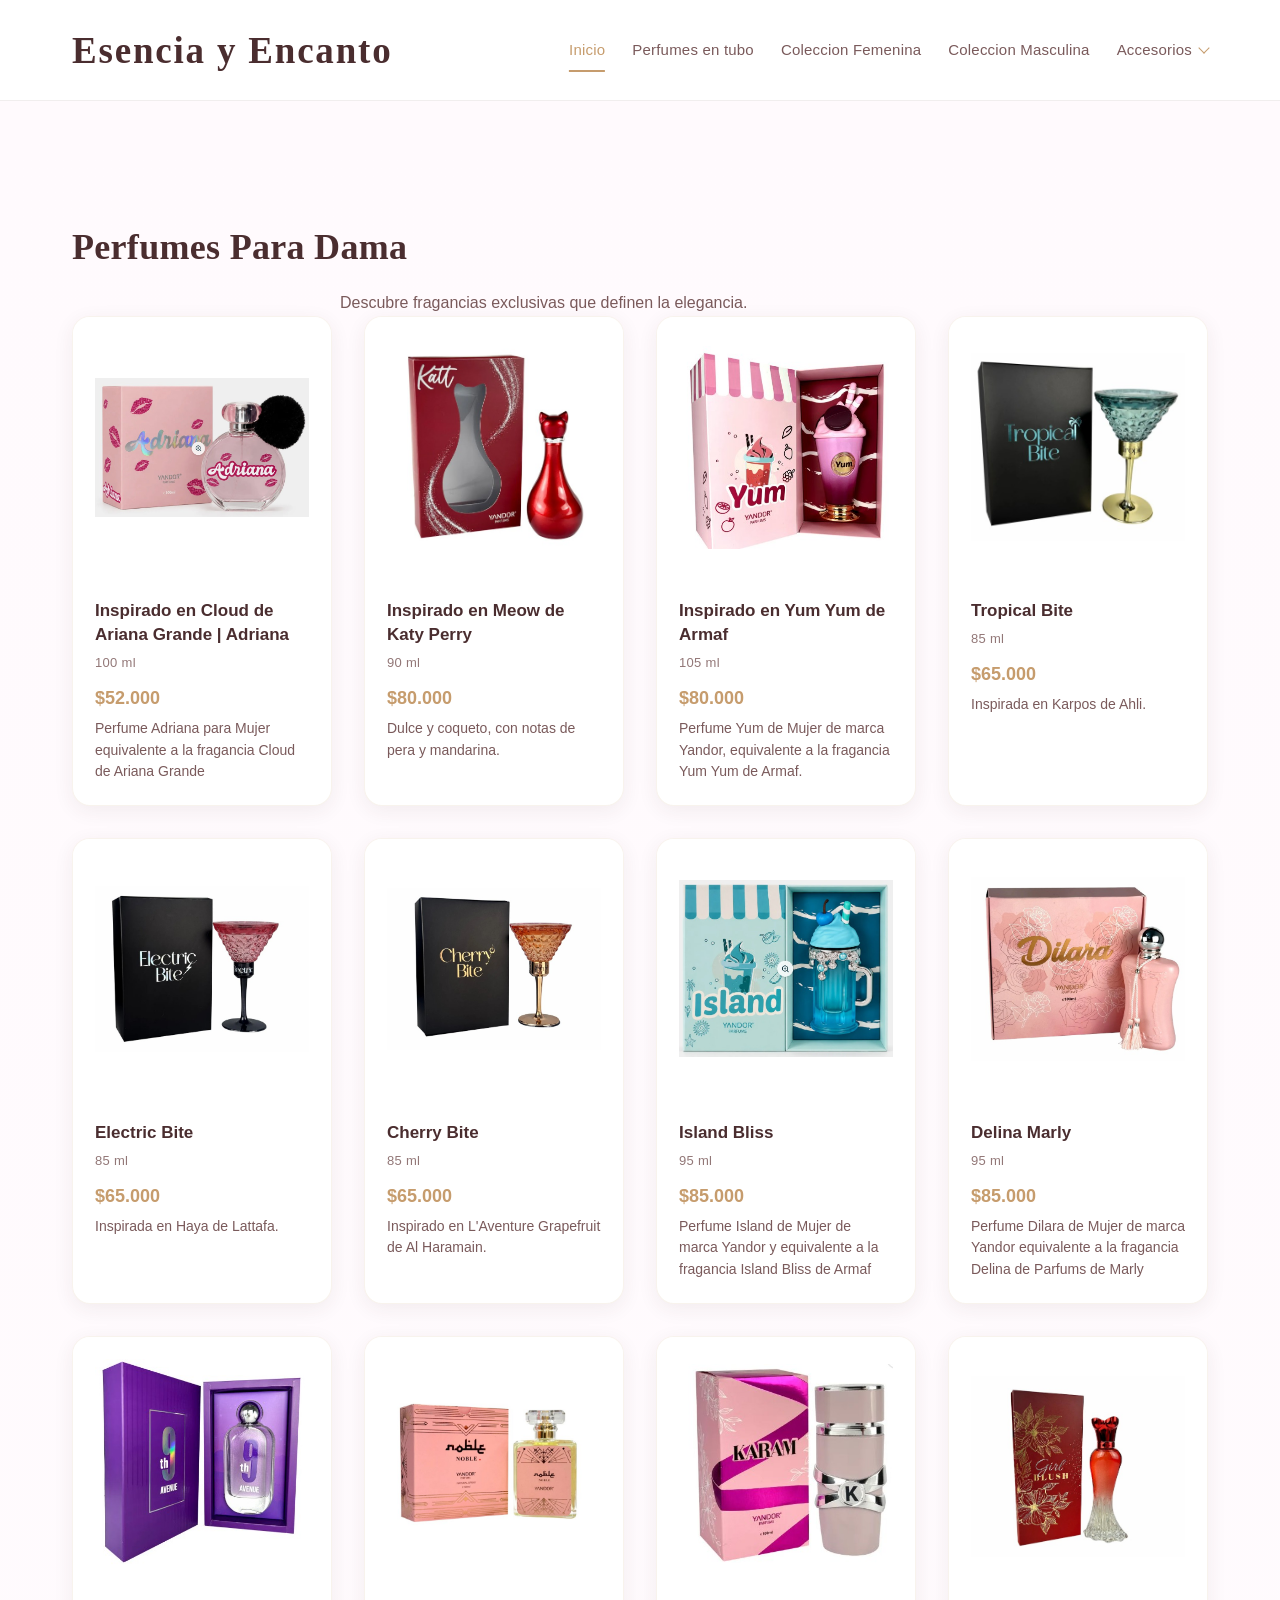
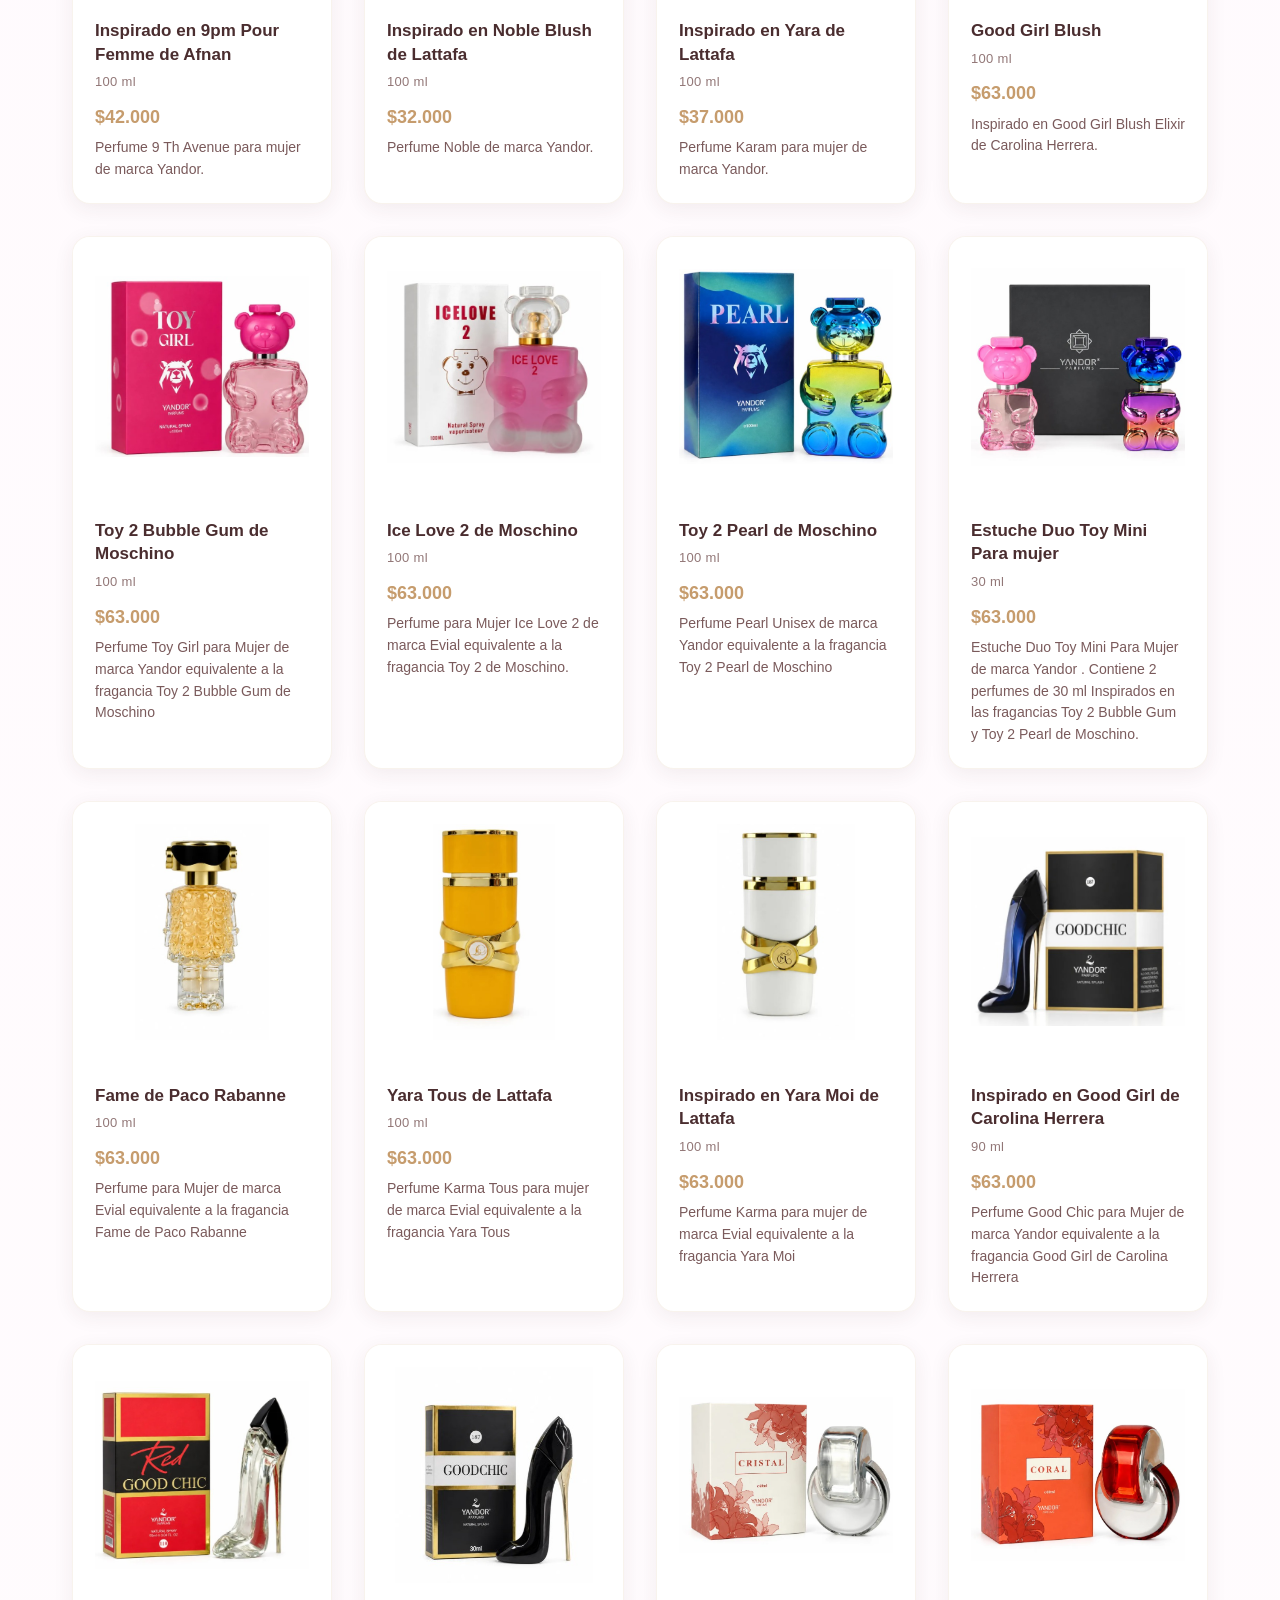
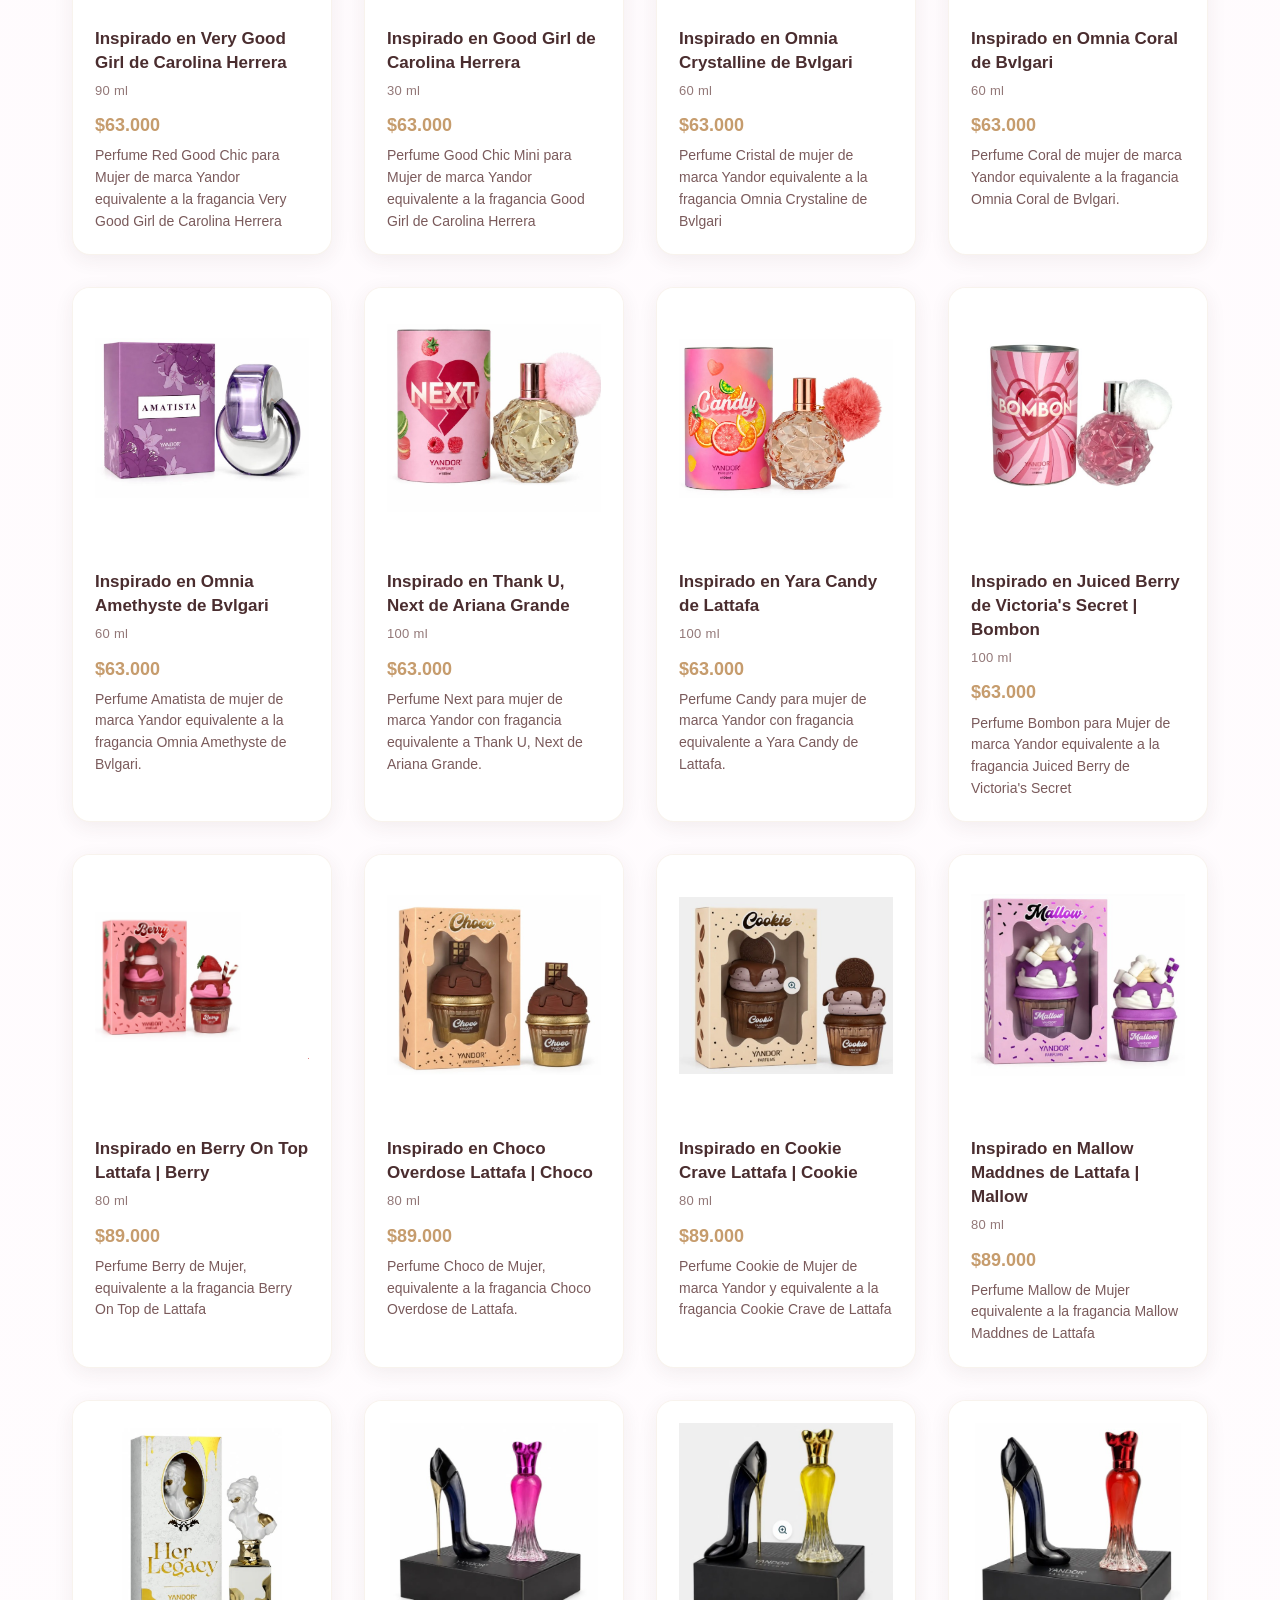
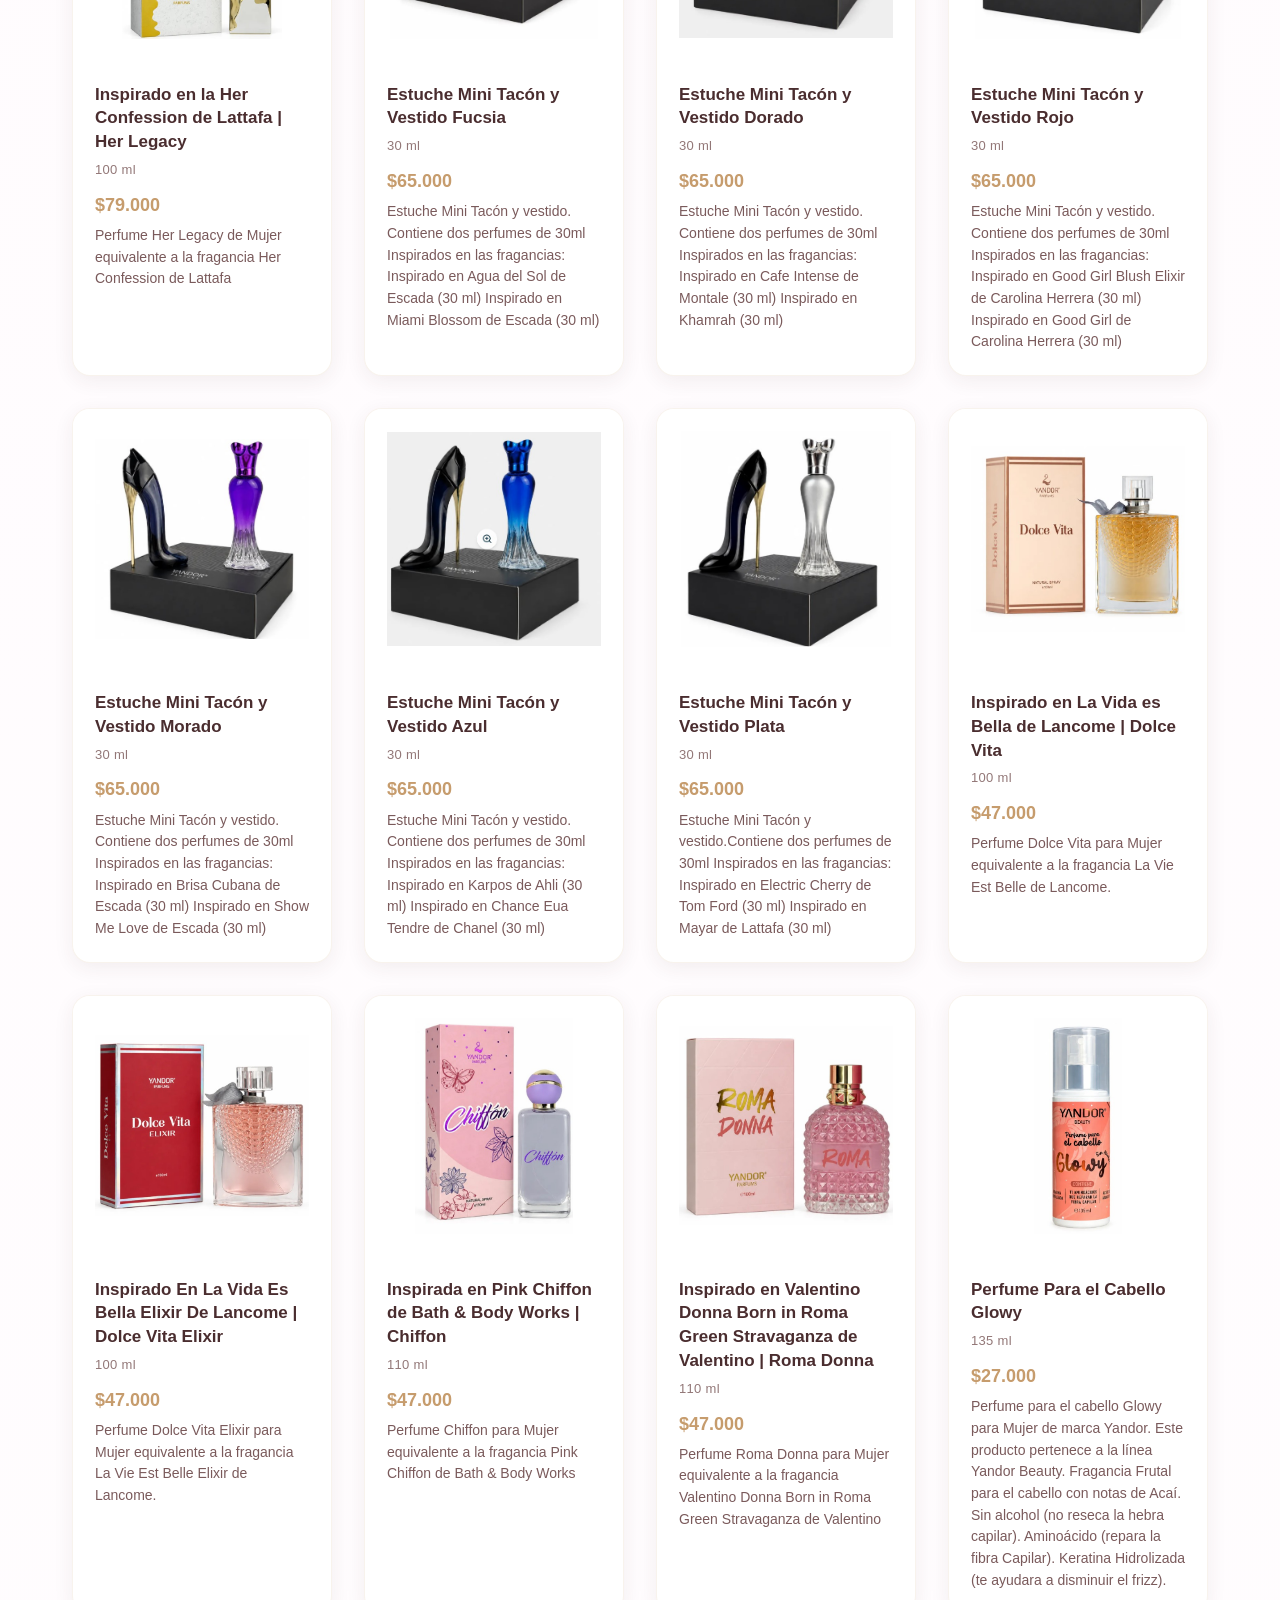
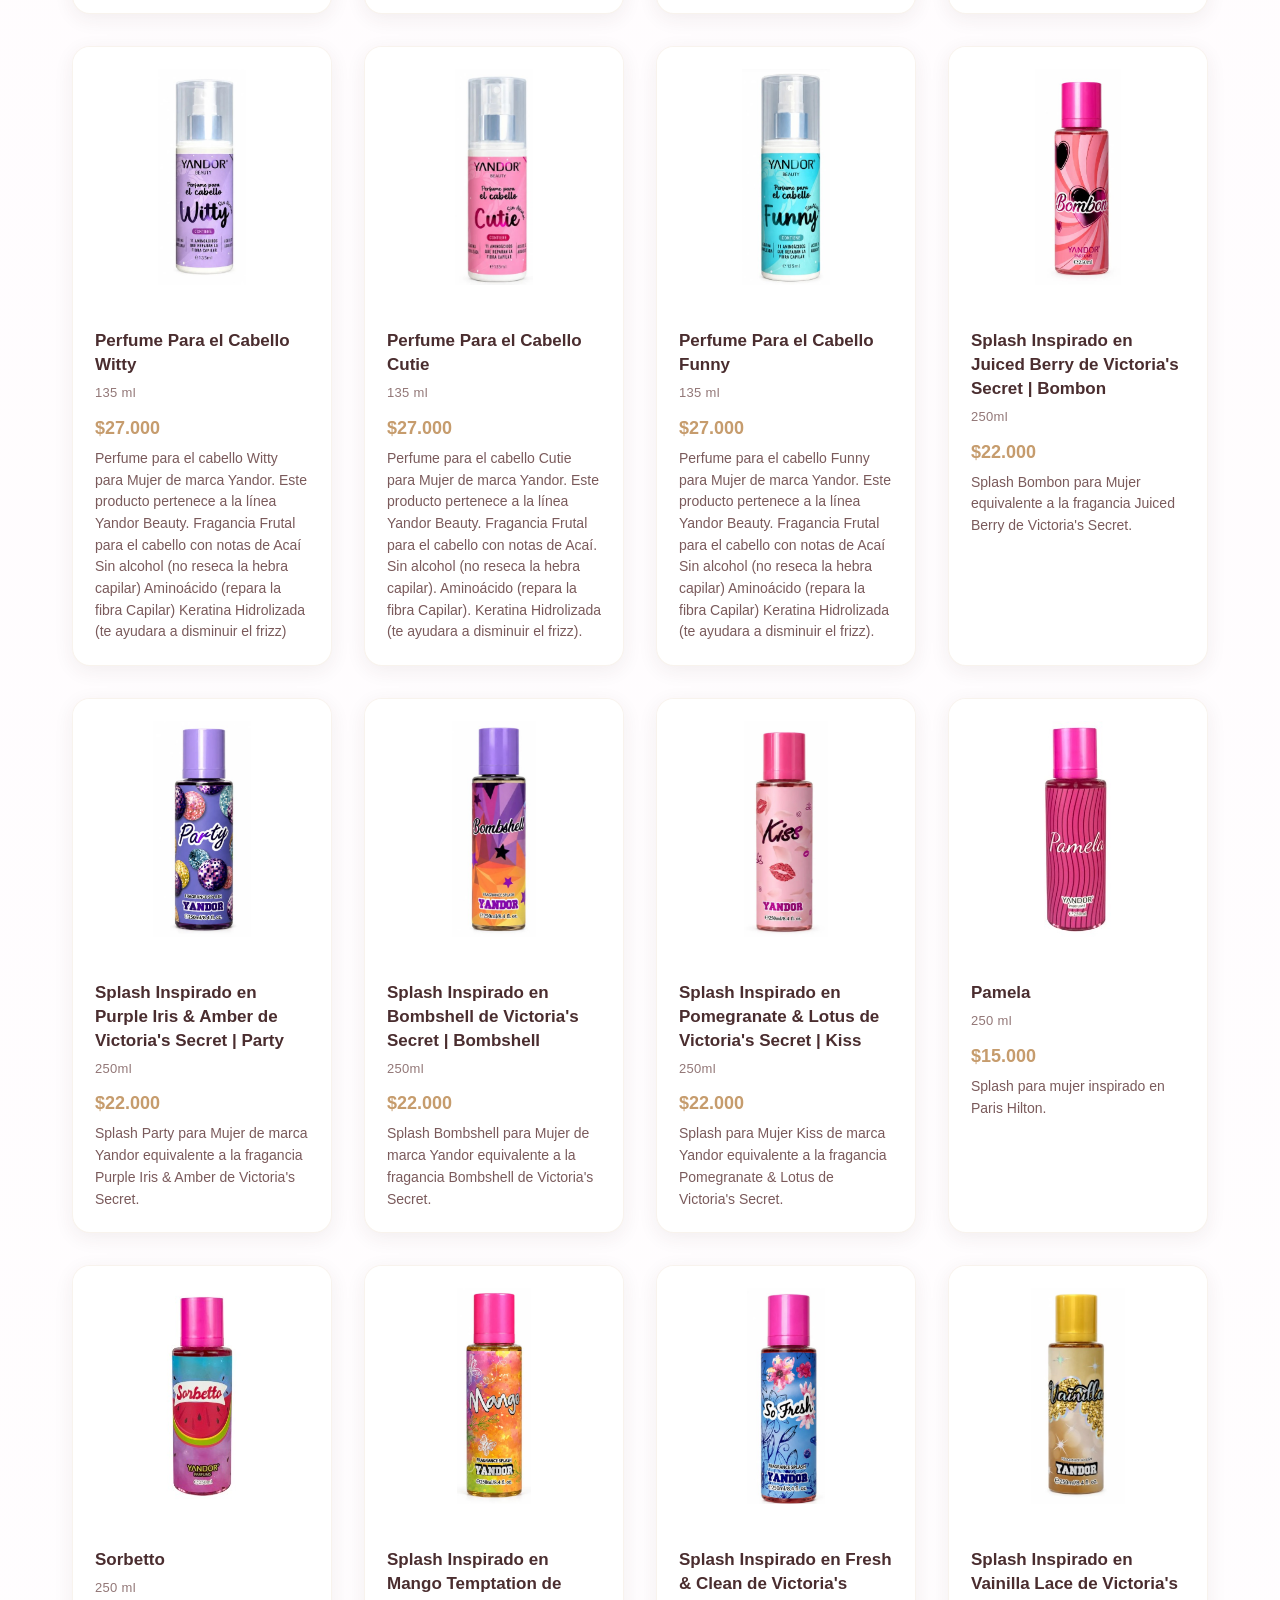
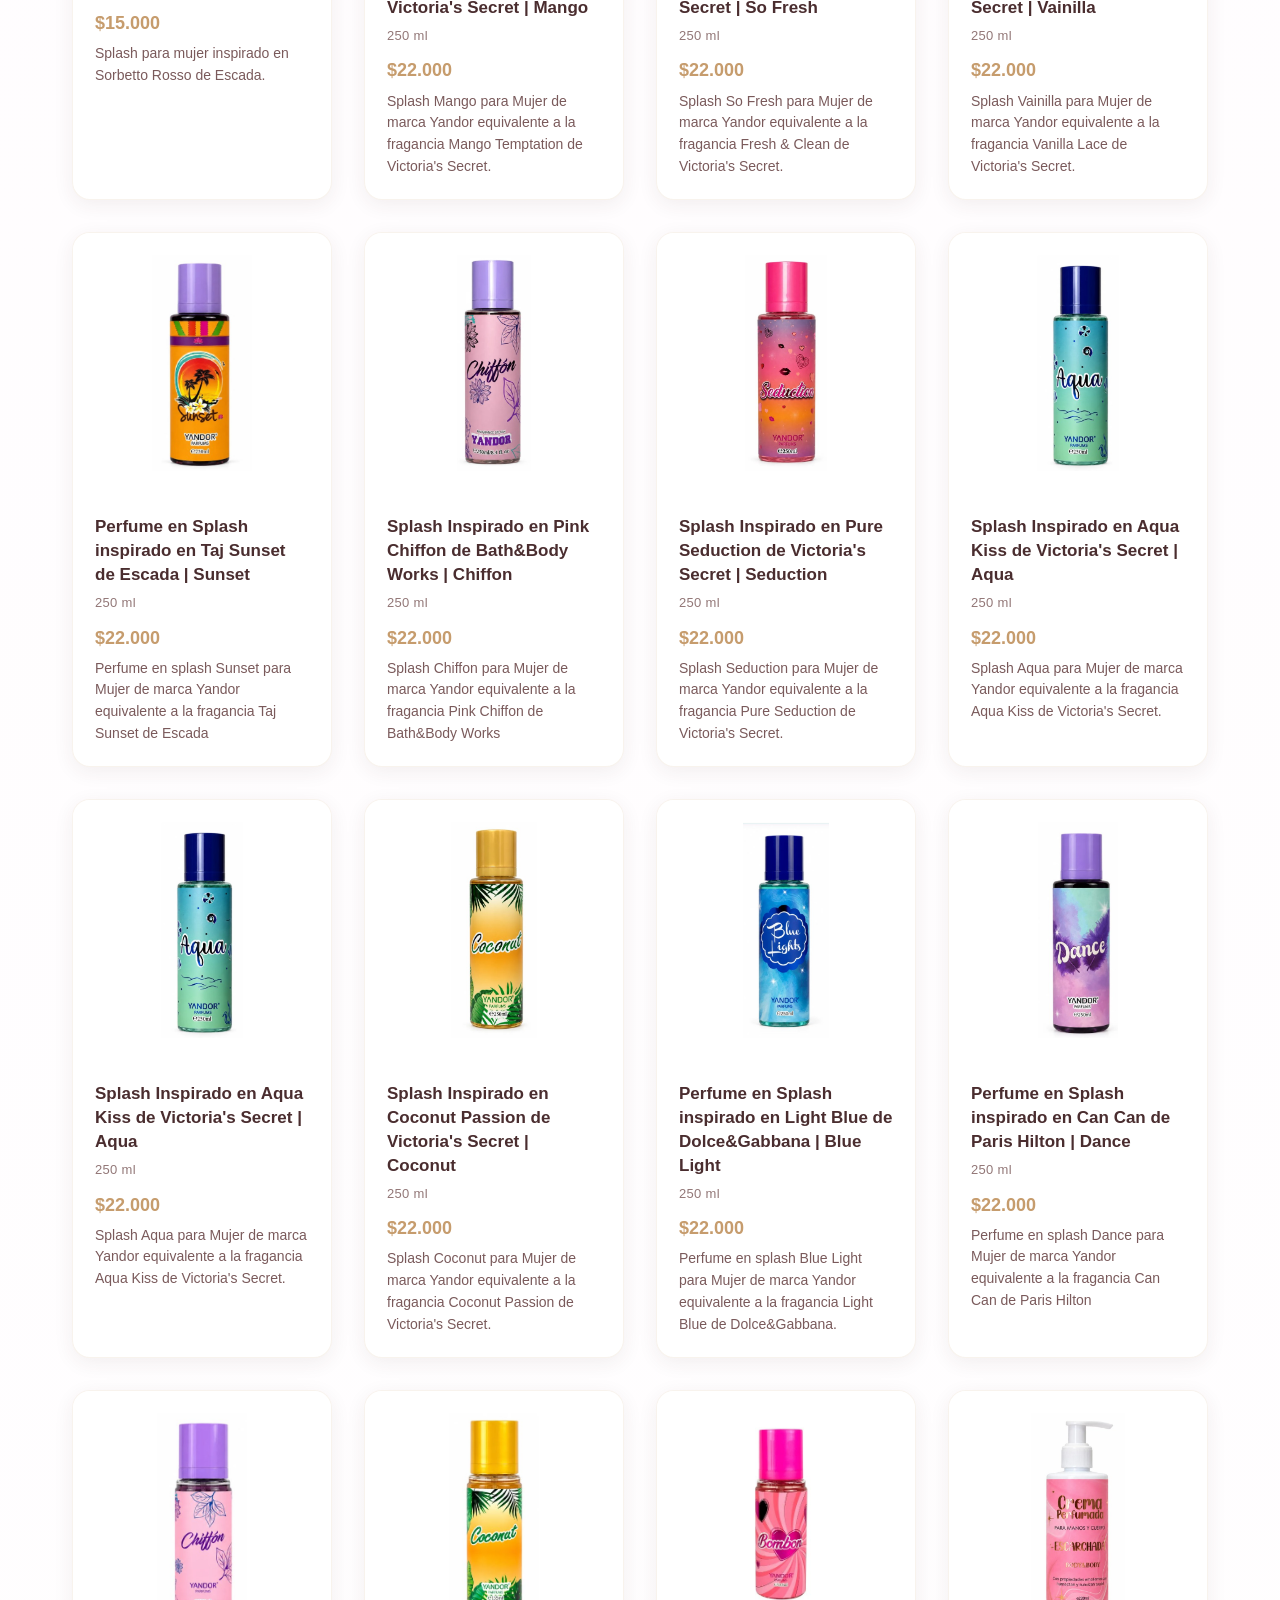
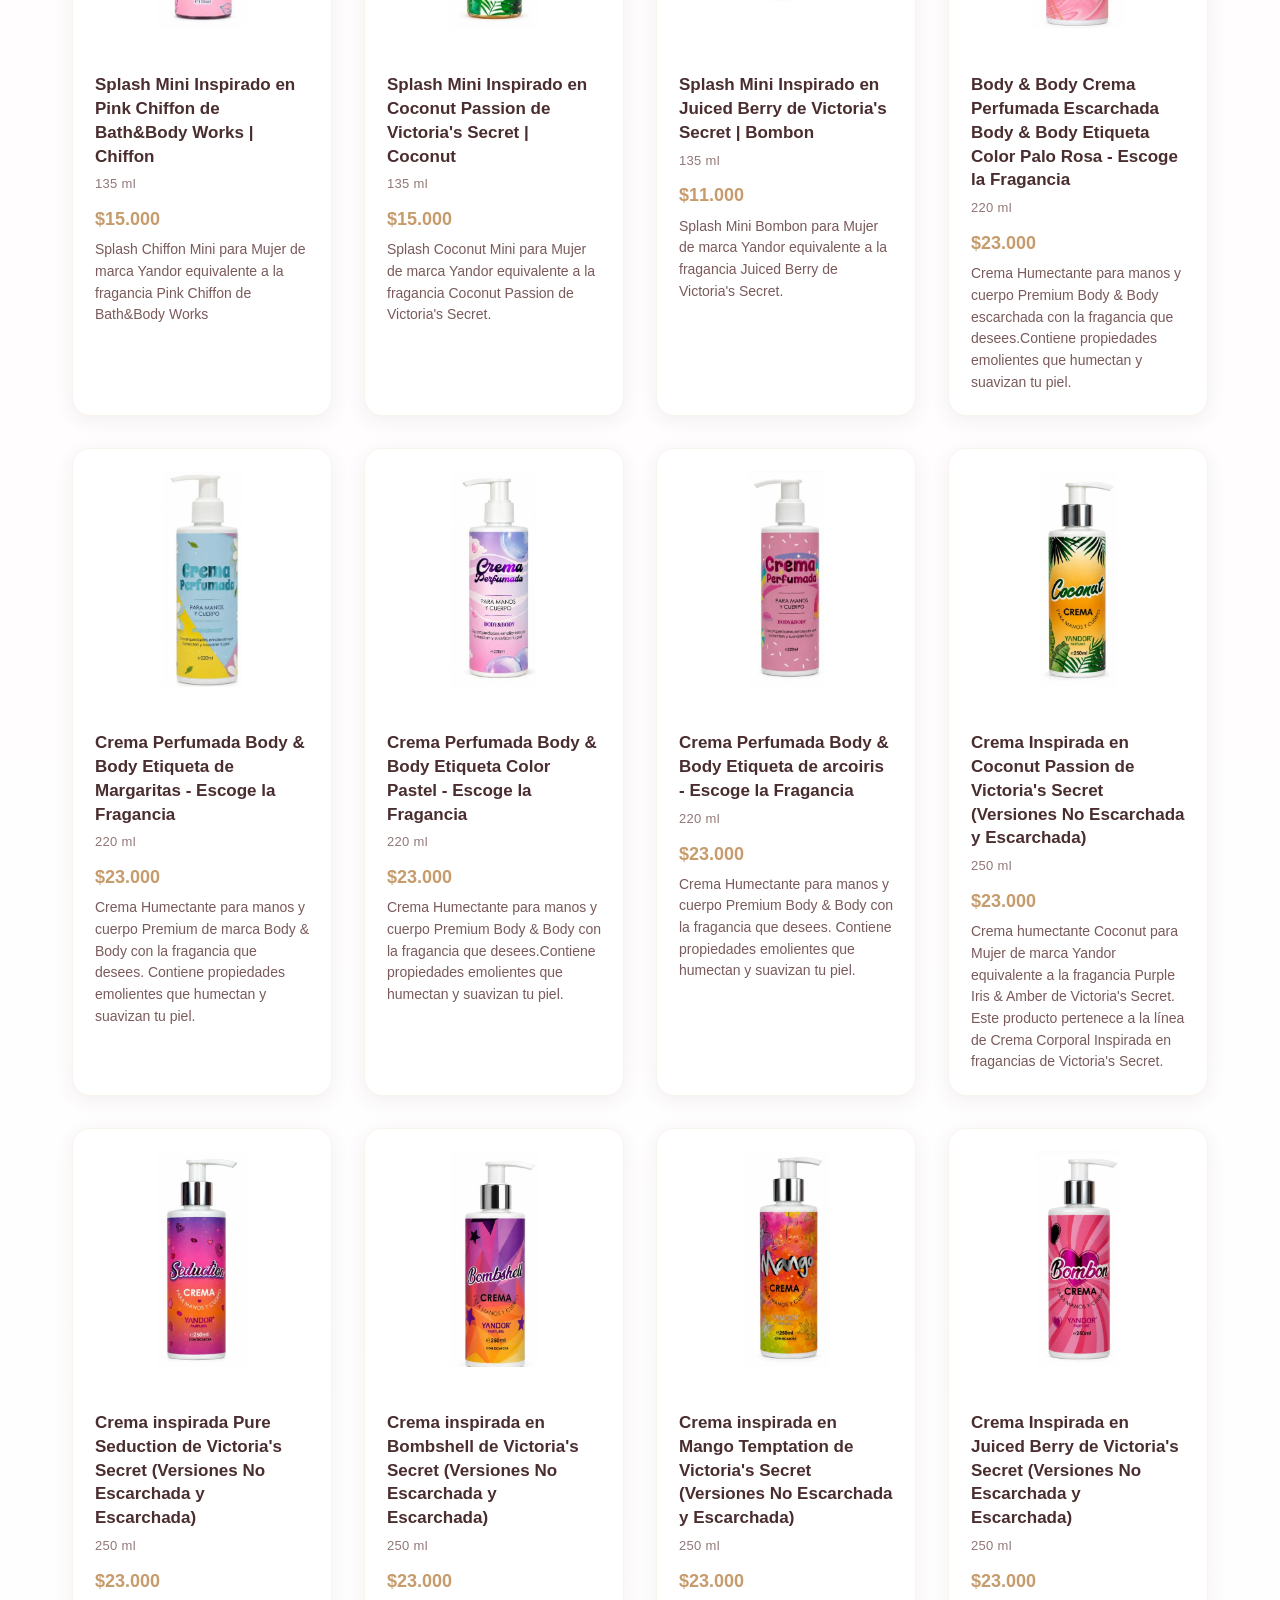
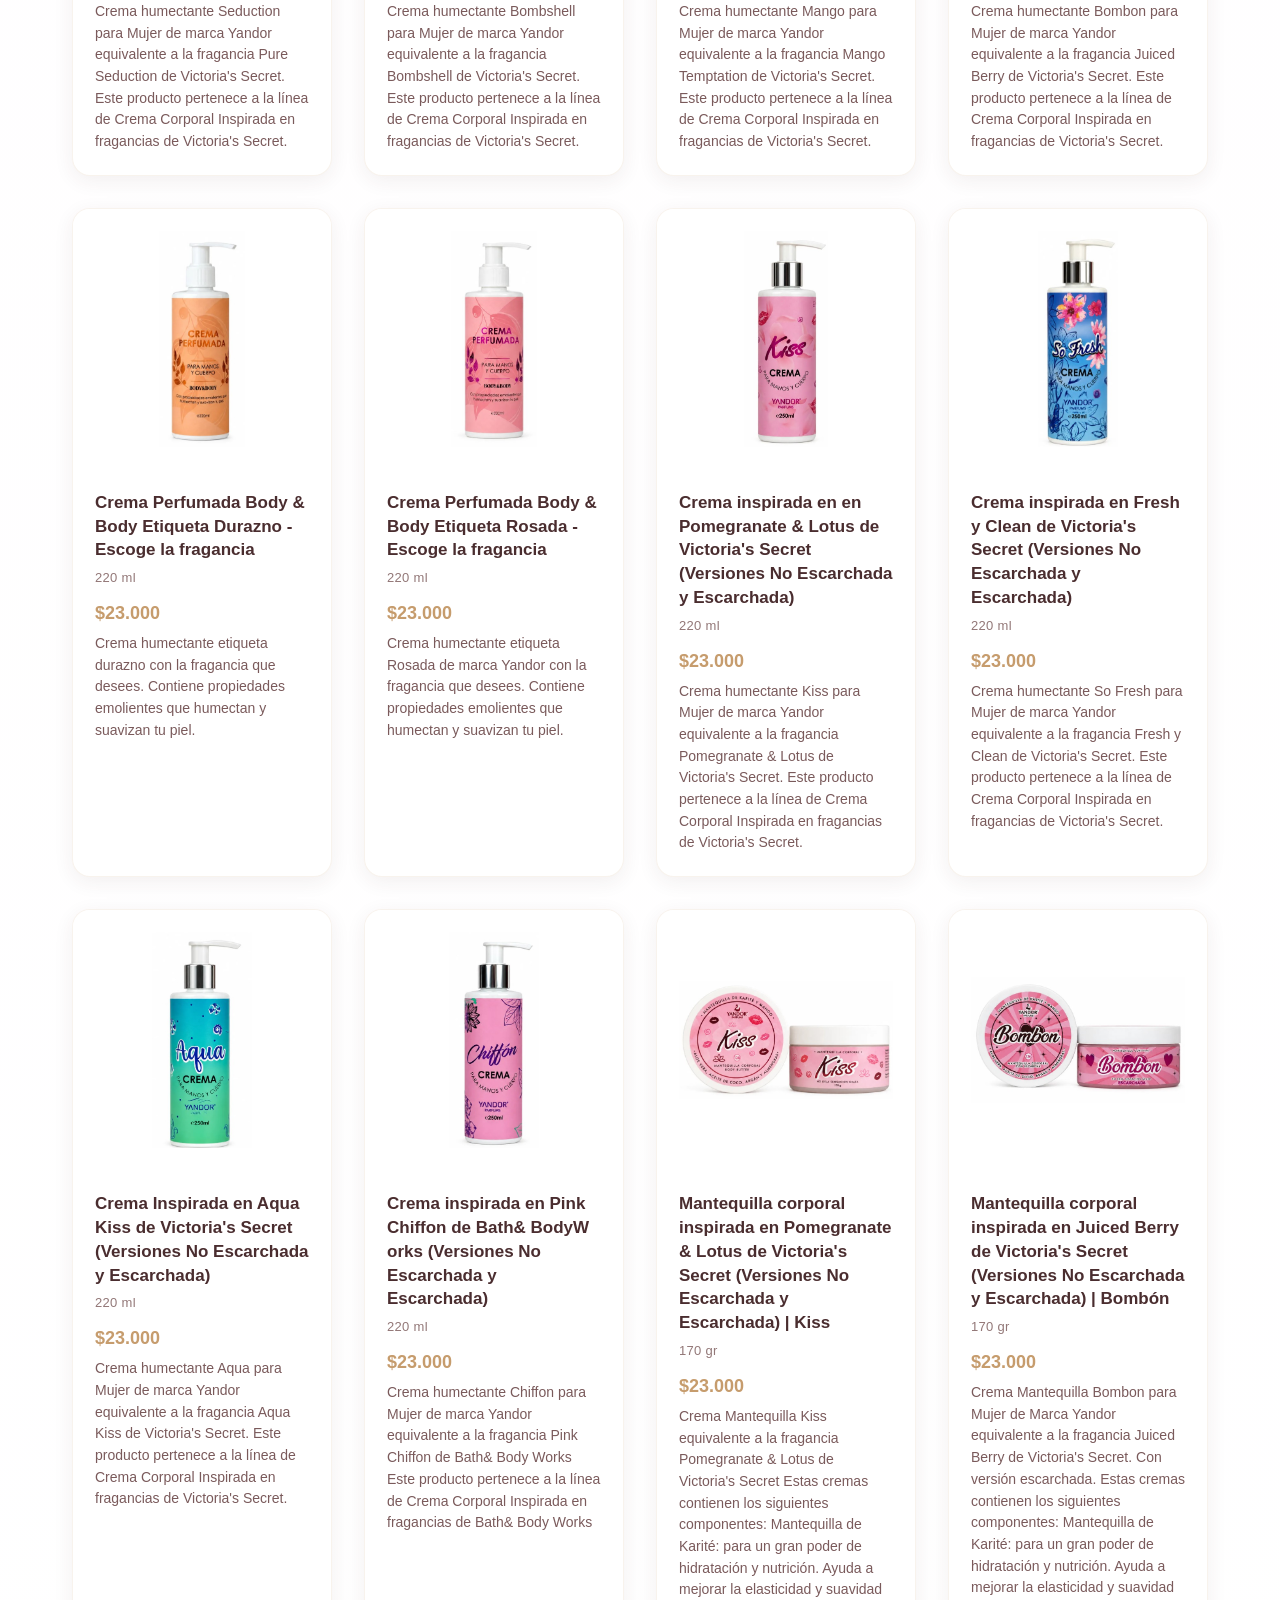
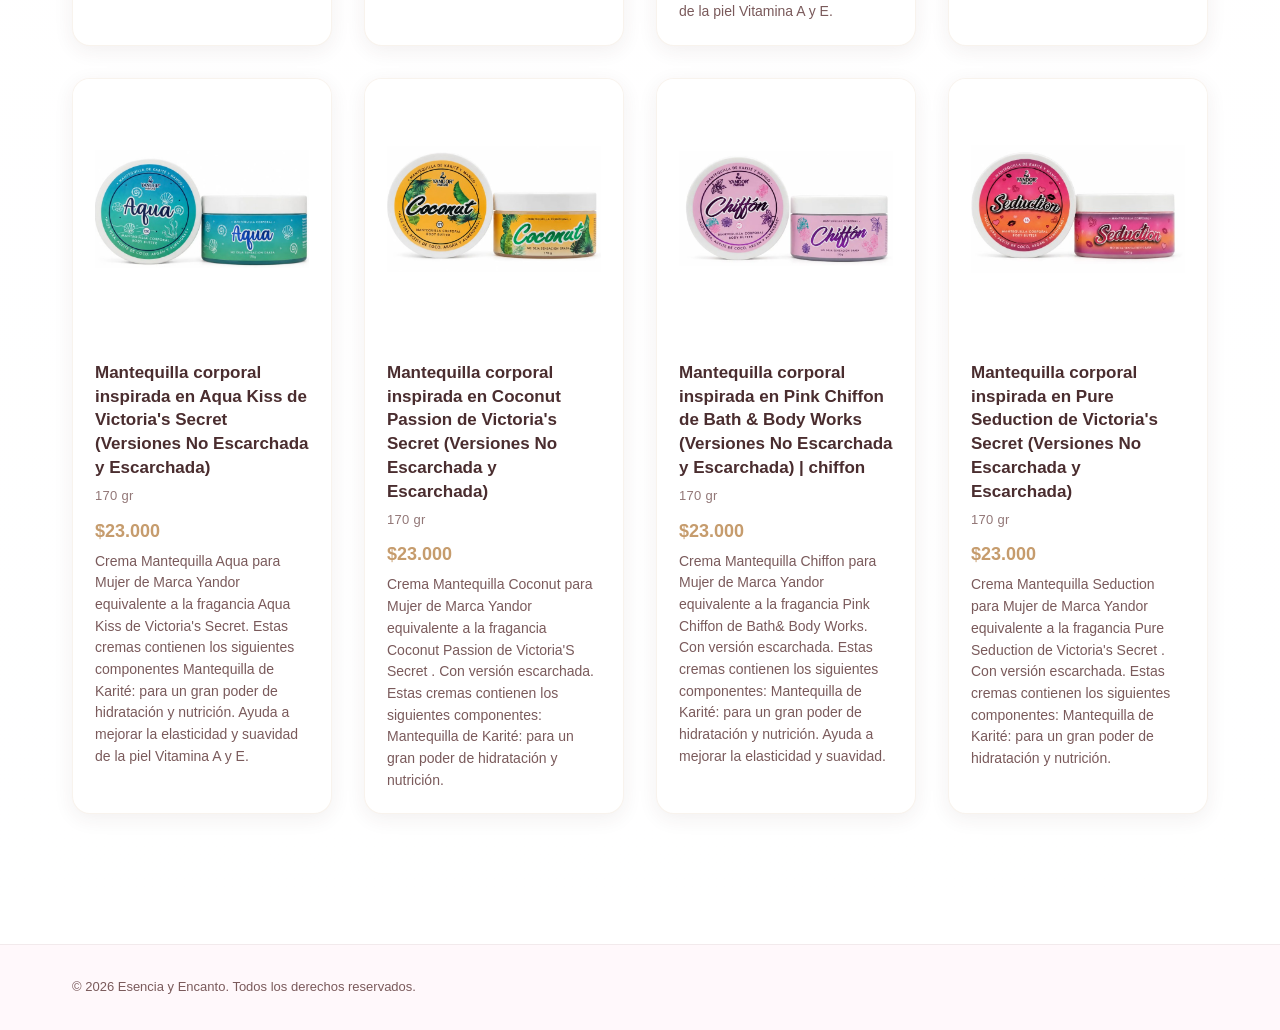
==== commit 9374f697: "Actualización del proyecto" ====
--- a/coleccion-femenina.html
+++ b/coleccion-femenina.html
@@ -1,1725 +1,4 @@
-<<<<<<< HEAD
-<!DOCTYPE html>
-<html lang="es">
-<head>
-  <meta charset="UTF-8">
-  <meta name="viewport" content="width=device-width, initial-scale=1.0">
-  <title>Perfumes para Dama - Esencia y Encanto</title>
-  <link rel="stylesheet" href="style.css">
-</head>
-
-
-<body>
-<header class="site-header">
-
-  <div class="container header-container">
-
-    <a class="logo" href="index.html">
-      Esencia y Encanto
-    </a>
-
-    <nav class="nav">
-
-      <a href="index.html" class="active">Inicio</a>
-
-      <a href="perfumes-tubo.html">
-        Perfumes en tubo
-      </a>
-
-      <a href="coleccion-femenina.html">
-        Coleccion Femenina
-      </a>
-
-      <a href="coleccion-masculina.html">
-        Coleccion Masculina
-      </a>
-      
-      <!-- MENÚ DESPLEGABLE DE ACCESORIOS -->
-      <div class="menu-desplegable">
-        <details>
-          <summary>Accesorios</summary>
-
-          <ul class="submenu">
-            <li><a href="topitos.html">Topitos</a></li>
-            <li><a href="cadenas.html">Cadenas</a></li>
-            <li><a href="anillos.html">Anillos</a></li>
-            <li><a href="earcuff.html">Earcuff</a></li>
-            <li><a href="pulseras.html">Pulseras</a></li>
-          </ul>
-        </details>
-      </div>
-
-    </nav>
-
-  </div>
-
-</header>
-
-  <section class="catalogo">
-    <div class="container">
-      <h2 class="section-title">Perfumes Para Dama</h2>
-      <p class="subtitle">Descubre fragancias exclusivas que definen la elegancia.</p>
-      <div class="grid">
-
-        <!-- Aquí tus tarjetas de perfumes de lujo -->
-        
-        <article class="card">
-          <img src="img/adriana.jpg" alt="adriana">
-          <div class="card-body">
-            <h3>
-              Inspirado en Cloud de Ariana Grande | Adriana
-            </h3>
-            <p class="size">
-              100 ml
-            </p>
-            <p class="price">
-              $52.000
-            </p>
-            <p class="desc">
-              Perfume Adriana para Mujer equivalente a la fragancia Cloud de Ariana Grande 
-            </p>
-          </div>
-        </article>        
-        
-        
-        <article class="card">
-          <img src="img/katty.jpg" alt="Perfume inspirado en Meow de Katy Perry">
-          <div class="card-body">
-            <h3>
-              Inspirado en Meow de Katy Perry
-            </h3>
-            <p class="size">
-              90 ml
-            </p>
-            <p class="price">
-              $80.000
-            </p>
-            <p class="desc">
-              Dulce y coqueto, con notas de pera y mandarina.
-            </p>
-          </div>
-        </article>
-
-
-        <article class="card">
-          <img src="img/yumyum.jpg" alt="Perfume Yum Yum">
-          <div class="card-body">
-            <h3>
-              Inspirado en Yum Yum de Armaf
-            </h3>
-            <p class="size">
-              105 ml
-            </p>
-            <p class="price">
-              $80.000
-            </p>
-            <p class="desc">
-              Perfume Yum de Mujer de marca Yandor,
-              equivalente a la fragancia Yum Yum de Armaf.
-            </p>
-          </div>
-        </article>
-
-        <article class="card">
-          <img src="img/tropical-bite.jpg" alt="Tropical Bite">
-          <div class="card-body">
-            <h3>
-              Tropical Bite
-            </h3>
-            <p class="size">
-              85 ml
-            </p>
-            <p class="price">
-              $65.000
-            </p>
-            <p class="desc">
-              Inspirada en Karpos de Ahli.
-            </p>
-          </div>
-        </article>
-
-
-        <article class="card">
-          <img src="img/electric-bite.jpg" alt="Electric Bite">
-          <div class="card-body">
-            <h3>
-              Electric Bite
-            </h3>
-            <p class="size">
-              85 ml
-            </p>
-            <p class="price">
-              $65.000
-            </p>
-            <p class="desc">
-              Inspirada en Haya de Lattafa.
-            </p>
-          </div>
-        </article>
-
-
-        <article class="card">
-          <img src="img/cherry-bite.jpg" alt="Cherry Bite">
-          <div class="card-body">
-            <h3>
-              Cherry Bite
-            </h3>
-            <p class="size">
-              85 ml
-            </p>
-            <p class="price">
-              $65.000
-            </p>
-            <p class="desc">
-              Inspirado en L'Aventure Grapefruit de Al Haramain.
-            </p>
-          </div>
-        </article>
-
-
-
-        <article class="card">
-          <img src="img/island.jpg" alt="Island Bliss">
-          <div class="card-body">
-            <h3>
-              Island Bliss
-            </h3>
-            <p class="size">
-              95 ml
-            </p>
-            <p class="price">
-              $85.000
-            </p>
-            <p class="desc">
-              Perfume Island de Mujer de marca Yandor y equivalente a la fragancia Island Bliss de Armaf
-            </p>
-          </div>
-        </article>
-
-
-        <article class="card">
-          <img src="img/dilara.jpg" alt="Dilara Marly">
-          <div class="card-body">
-            <h3>
-              Delina Marly
-            </h3>
-            <p class="size">
-              95 ml
-            </p>
-            <p class="price">
-              $85.000
-            </p>
-            <p class="desc">
-              Perfume Dilara de Mujer de marca Yandor equivalente a la fragancia Delina de Parfums de Marly
-            </p>
-          </div>
-        </article>
-
-
-        <article class="card">
-          <img src="img/9th.jpg" alt="9pm Pour Femme">
-          <div class="card-body">
-            <h3>
-              Inspirado en 9pm Pour Femme de Afnan
-            </h3>
-            <p class="size">
-              100 ml
-            </p>
-            <p class="price">
-              $42.000
-            </p>
-            <p class="desc">
-              Perfume 9 Th Avenue para mujer de marca Yandor.
-            </p>
-          </div>
-        </article>
-
-        <article class="card">
-          <img src="img/noble.jpg" alt="Noble Blush">
-          <div class="card-body">
-            <h3>
-              Inspirado en Noble Blush de Lattafa
-            </h3>
-            <p class="size">
-              100 ml
-            </p>
-            <p class="price">
-              $32.000
-            </p>
-            <p class="desc">
-              Perfume Noble de marca Yandor.
-            </p>
-          </div>
-        </article>
-
-        <article class="card">
-          <img src="img/lattafakaram.jpg" alt="Yara de Lattafa">
-          <div class="card-body">
-            <h3>
-              Inspirado en Yara de Lattafa
-            </h3>
-            <p class="size">
-              100 ml
-            </p>
-            <p class="price">
-              $37.000
-            </p>
-            <p class="desc">
-              Perfume Karam para mujer de marca Yandor.
-            </p>
-          </div>
-        </article>
-
-        <article class="card">
-          <img src="img/girl-blush.jpg" alt="Good Girl Blush">
-          <div class="card-body">
-            <h3>
-              Good Girl Blush
-            </h3>
-            <p class="size">
-              100 ml
-            </p>
-            <p class="price">
-              $63.000
-            </p>
-            <p class="desc">
-              Inspirado en Good Girl Blush Elixir de Carolina Herrera.
-            </p>
-          </div>
-        </article>  
-        
-        
-        <article class="card">
-          <img src="img/toygirl.jpg" alt="Toy Girl">
-          <div class="card-body">
-            <h3>
-              Toy 2 Bubble Gum de Moschino
-            </h3>
-            <p class="size">
-              100 ml
-            </p>
-            <p class="price">
-              $63.000
-            </p>
-            <p class="desc">
-              Perfume Toy Girl para Mujer de marca Yandor equivalente a la fragancia Toy 2 Bubble Gum de Moschino 
-            </p>
-          </div>
-        </article>     
-        
-        
-        <article class="card">
-          <img src="img/icelove.jpg" alt="Ice Love 2">
-          <div class="card-body">
-            <h3>
-            Ice Love 2 de Moschino
-            </h3>
-            <p class="size">
-              100 ml
-            </p>
-            <p class="price">
-              $63.000
-            </p>
-            <p class="desc">
-              Perfume para Mujer Ice Love 2 de marca Evial equivalente a la fragancia Toy 2 de Moschino. 
-            </p>
-          </div>
-        </article>     
-
-        <article class="card">
-          <img src="img/peral.jpg" alt="Toy 2 Pearl">
-          <div class="card-body">
-            <h3>
-            Toy 2 Pearl de Moschino
-            </h3>
-            <p class="size">
-              100 ml
-            </p>
-            <p class="price">
-              $63.000
-            </p>
-            <p class="desc">
-              Perfume Pearl Unisex de marca Yandor equivalente a la fragancia Toy 2 Pearl de Moschino 
-            </p>
-          </div>
-        </article> 
-
-        <article class="card">
-          <img src="img/duo mini moschino.jpg" alt="Estuche Duo Toy Mini para Mujer">
-          <div class="card-body">
-            <h3>
-            Estuche Duo Toy Mini Para mujer
-            </h3>
-            <p class="size">
-              30 ml
-            </p>
-            <p class="price">
-              $63.000
-            </p>
-            <p class="desc">
-              Estuche Duo Toy Mini Para Mujer de marca Yandor . Contiene 2 perfumes de 30 ml Inspirados en las fragancias Toy 2 Bubble Gum y Toy 2 Pearl de Moschino. 
-            </p>
-          </div>
-        </article>         
-
-        <article class="card">
-          <img src="img/paccorabanne.jpg" alt="Paco Rabanne">
-          <div class="card-body">
-            <h3>
-             Fame de Paco Rabanne
-            </h3>
-            <p class="size">
-              100 ml
-            </p>
-            <p class="price">
-              $63.000
-            </p>
-            <p class="desc">
-              Perfume para Mujer de marca Evial equivalente a la fragancia Fame de Paco Rabanne
-            </p>
-          </div>
-        </article>
-
-
-        <article class="card">
-          <img src="img/yaratous.jpg" alt="Yara Tous de Lattafa">
-          <div class="card-body">
-            <h3>
-             Yara Tous de Lattafa 
-            </h3>
-            <p class="size">
-              100 ml
-            </p>
-            <p class="price">
-              $63.000
-            </p>
-            <p class="desc">
-              Perfume Karma Tous para mujer de marca Evial equivalente a la fragancia Yara Tous
-            </p>
-          </div>
-        </article>    
-        
-        
-        <article class="card">
-          <img src="img/yaramoi.jpg" alt="Yara Moi de Lattafa">
-          <div class="card-body">
-            <h3>
-             Inspirado en Yara Moi de Lattafa 
-            </h3>
-            <p class="size">
-              100 ml
-            </p>
-            <p class="price">
-              $63.000
-            </p>
-            <p class="desc">
-              Perfume Karma para mujer de marca Evial equivalente a la fragancia Yara Moi
-            </p>
-          </div>
-        </article>        
-
-        <article class="card">
-          <img src="img/goodchic.jpg" alt="Good Girl">
-          <div class="card-body">
-            <h3>
-             Inspirado en Good Girl de Carolina Herrera
-            </h3>
-            <p class="size">
-              90 ml
-            </p>
-            <p class="price">
-              $63.000
-            </p>
-            <p class="desc">
-              Perfume Good Chic para Mujer de marca Yandor equivalente a la fragancia Good Girl de Carolina Herrera
-            </p>
-          </div>
-        </article> 
-
-        <article class="card">
-          <img src="img/goodgirlchic.jpg" alt="Very Good Girl">
-          <div class="card-body">
-            <h3>
-             Inspirado en Very Good Girl de Carolina Herrera 
-            </h3>
-            <p class="size">
-              90 ml
-            </p>
-            <p class="price">
-              $63.000
-            </p>
-            <p class="desc">
-              Perfume Red Good Chic para Mujer de marca Yandor equivalente a la fragancia Very Good Girl de Carolina Herrera
-            </p>
-          </div>
-        </article> 
-
-
-        <article class="card">
-          <img src="img/good.jpg" alt="Very Good Girl">
-          <div class="card-body">
-            <h3>
-             Inspirado en Good Girl de Carolina Herrera 
-            </h3>
-            <p class="size">
-              30 ml
-            </p>
-            <p class="price">
-              $63.000
-            </p>
-            <p class="desc">
-              Perfume Good Chic Mini para Mujer de marca Yandor equivalente a la fragancia Good Girl de Carolina Herrera
-            </p>
-          </div>
-        </article> 
-
-
-        <article class="card">
-          <img src="img/cristal.jpg" alt="omina crystalline">
-          <div class="card-body">
-            <h3>
-             Inspirado en Omnia Crystalline de Bvlgari 
-            </h3>
-            <p class="size">
-              60 ml
-            </p>
-            <p class="price">
-              $63.000
-            </p>
-            <p class="desc">
-              Perfume Cristal de mujer de marca Yandor equivalente a la fragancia Omnia Crystaline de Bvlgari
-            </p>
-          </div>
-        </article>
-
-
-        <article class="card">
-          <img src="img/coral.jpg" alt="omina coral">
-          <div class="card-body">
-            <h3>
-             Inspirado en Omnia Coral de Bvlgari  
-            </h3>
-            <p class="size">
-              60 ml
-            </p>
-            <p class="price">
-              $63.000
-            </p>
-            <p class="desc">
-              Perfume Coral de mujer de marca Yandor equivalente a la fragancia Omnia Coral de Bvlgari. 
-            </p>
-          </div>
-        </article>     
-        
-        
-        <article class="card">
-          <img src="img/amatista.jpg" alt="omina amethusta">
-          <div class="card-body">
-            <h3>
-             Inspirado en Omnia Amethyste de Bvlgari 
-            </h3>
-            <p class="size">
-              60 ml
-            </p>
-            <p class="price">
-              $63.000
-            </p>
-            <p class="desc">
-              Perfume Amatista de mujer de marca Yandor equivalente a la fragancia Omnia Amethyste de Bvlgari. 
-            </p>
-          </div>
-        </article>       
-        
-        
-        <article class="card">
-          <img src="img/nextlujo.jpg" alt="thank u">
-          <div class="card-body">
-            <h3>
-             Inspirado en Thank U, Next de Ariana Grande 
-            </h3>
-            <p class="size">
-              100 ml
-            </p>
-            <p class="price">
-              $63.000
-            </p>
-            <p class="desc">
-              Perfume Next para mujer de marca Yandor con fragancia equivalente a Thank U, Next de Ariana Grande. 
-            </p>
-          </div>
-        </article>         
-
-
-        <article class="card">
-          <img src="img/candy.jpg" alt="candy">
-          <div class="card-body">
-            <h3>
-             Inspirado en Yara Candy de Lattafa
-            </h3>
-            <p class="size">
-              100 ml
-            </p>
-            <p class="price">
-              $63.000
-            </p>
-            <p class="desc">
-              Perfume Candy para mujer de marca Yandor con fragancia equivalente a Yara Candy de Lattafa.
-            </p>
-          </div>
-        </article>        
-
-        <article class="card">
-          <img src="img/bombon.jpg" alt="bombon">
-          <div class="card-body">
-            <h3>
-            Inspirado en Juiced Berry de Victoria's Secret | Bombon 
-            </h3>
-            <p class="size">
-              100 ml
-            </p>
-            <p class="price">
-              $63.000
-            </p>
-            <p class="desc">
-              Perfume Bombon para Mujer de marca Yandor equivalente a la fragancia Juiced Berry de Victoria's Secret
-            </p>
-          </div>
-        </article>  
-
-        <article class="card">
-          <img src="img/berryontop.jpg" alt="berryn">
-          <div class="card-body">
-            <h3>
-            Inspirado en Berry On Top Lattafa | Berry 
-            </h3>
-            <p class="size">
-              80 ml
-            </p>
-            <p class="price">
-              $89.000
-            </p>
-            <p class="desc">
-              Perfume Berry de Mujer, equivalente a la fragancia Berry On Top de Lattafa
-            </p>
-          </div>
-        </article> 
-
-        <article class="card">
-          <img src="img/choco.jpg" alt="choco">
-          <div class="card-body">
-            <h3>
-            Inspirado en Choco Overdose Lattafa | Choco 
-            </h3>
-            <p class="size">
-              80 ml
-            </p>
-            <p class="price">
-              $89.000
-            </p>
-            <p class="desc">
-              Perfume Choco de Mujer, equivalente a la fragancia Choco Overdose de Lattafa. 
-            </p>
-          </div>
-        </article> 
-
-      
-        <article class="card">
-          <img src="img/cookie.jpg" alt="cookie">
-          <div class="card-body">
-            <h3>
-            Inspirado en Cookie Crave Lattafa | Cookie
-            </h3>
-            <p class="size">
-              80 ml
-            </p>
-            <p class="price">
-              $89.000
-            </p>
-            <p class="desc">
-              Perfume Cookie de Mujer de marca Yandor y equivalente a la fragancia Cookie Crave de Lattafa 
-            </p>
-          </div>
-        </article>    
-        
-        
-
-        <article class="card">
-          <img src="img/mallow.jpg" alt="mallow">
-          <div class="card-body">
-            <h3>
-           Inspirado en Mallow Maddnes de Lattafa  | Mallow
-            </h3>
-            <p class="size">
-              80 ml
-            </p>
-            <p class="price">
-              $89.000
-            </p>
-            <p class="desc">
-              Perfume Mallow de Mujer equivalente a la fragancia Mallow Maddnes de Lattafa 
-            </p>
-          </div>
-        </article>     
-        
-        
-        <article class="card">
-          <img src="img/herlegacy.jpg" alt="her legacy">
-          <div class="card-body">
-            <h3>
-           Inspirado en la Her Confession de Lattafa | Her Legacy
-            </h3>
-            <p class="size">
-              100 ml
-            </p>
-            <p class="price">
-              $79.000
-            </p>
-            <p class="desc">
-             Perfume Her Legacy de Mujer equivalente a la fragancia Her Confession de Lattafa
-            </p>
-          </div>
-        </article>        
-
-
-        <article class="card">
-          <img src="img/minitaconyvestidofucsia.jpg" alt="mini tacon y vestido fucsia">
-          <div class="card-body">
-            <h3>
-           Estuche Mini Tacón y Vestido Fucsia
-            </h3>
-            <p class="size">
-              30 ml
-            </p>
-            <p class="price">
-              $65.000
-            </p>
-            <p class="desc">
-             Estuche Mini Tacón y vestido. Contiene dos perfumes de 30ml Inspirados en las fragancias: Inspirado en Agua del Sol de Escada (30 ml) Inspirado en Miami Blossom de Escada (30 ml)
-            </p>
-          </div>
-        </article> 
-
-
-        <article class="card">
-          <img src="img/minitaconyvestidodorado.jpg" alt="mini tacon y vestido dorado">
-          <div class="card-body">
-            <h3>
-           Estuche Mini Tacón y Vestido Dorado
-            </h3>
-            <p class="size">
-              30 ml
-            </p>
-            <p class="price">
-              $65.000
-            </p>
-            <p class="desc">
-             Estuche Mini Tacón y vestido. Contiene dos perfumes de 30ml Inspirados en las fragancias: Inspirado en Cafe Intense de Montale (30 ml) Inspirado en Khamrah (30 ml)
-            </p>
-          </div>
-        </article>      
-        
-        
-        <article class="card">
-          <img src="img/minitaconyvestidorojo.jpg" alt="mini tacon y vestido rojo">
-          <div class="card-body">
-            <h3>
-           Estuche Mini Tacón y Vestido Rojo
-            </h3>
-            <p class="size">
-              30 ml
-            </p>
-            <p class="price">
-              $65.000
-            </p>
-            <p class="desc">
-             Estuche Mini Tacón y vestido. Contiene dos perfumes de 30ml Inspirados en las fragancias: Inspirado en Good Girl Blush Elixir de Carolina Herrera (30 ml) Inspirado en Good Girl de Carolina Herrera (30 ml)
-            </p>
-          </div>
-        </article>   
-        
-        <article class="card">
-          <img src="img/minitaconyvestidomorado.jpg" alt="mini tacon y vestido morado">
-          <div class="card-body">
-            <h3>
-           Estuche Mini Tacón y Vestido Morado
-            </h3>
-            <p class="size">
-              30 ml
-            </p>
-            <p class="price">
-              $65.000
-            </p>
-            <p class="desc">
-             Estuche Mini Tacón y vestido. Contiene dos perfumes de 30ml Inspirados en las fragancias: Inspirado en Brisa Cubana de Escada (30 ml) Inspirado en Show Me Love de Escada (30 ml)
-            </p>
-          </div>
-        </article>           
-
-
-        <article class="card">
-          <img src="img/minitaconyvestidoazul.jpg" alt="mini tacon y vestido azul">
-          <div class="card-body">
-            <h3>
-           Estuche Mini Tacón y Vestido Azul
-            </h3>
-            <p class="size">
-              30 ml
-            </p>
-            <p class="price">
-              $65.000
-            </p>
-            <p class="desc">
-             Estuche Mini Tacón y vestido. Contiene dos perfumes de 30ml Inspirados en las fragancias: Inspirado en Karpos de Ahli (30 ml) Inspirado en Chance Eua Tendre de Chanel (30 ml)
-            </p>
-          </div>
-        </article>
-        
-  
-        <article class="card">
-          <img src="img/minitaconyvestidoplata.jpg" alt="mini tacon y vestido plata">
-          <div class="card-body">
-            <h3>
-           Estuche Mini Tacón y Vestido Plata
-            </h3>
-            <p class="size">
-              30 ml
-            </p>
-            <p class="price">
-              $65.000
-            </p>
-            <p class="desc">
-             Estuche Mini Tacón y vestido.Contiene dos perfumes de 30ml Inspirados en las fragancias: Inspirado en Electric Cherry de Tom Ford (30 ml) Inspirado en Mayar de Lattafa (30 ml) 
-            </p>
-          </div>
-        </article> 
-        
-        
-        <article class="card">
-          <img src="img/Lavidaesbellalancome.jpg" alt="la vida es bella de lancome">
-          <div class="card-body">
-            <h3>
-           Inspirado en La Vida es Bella de Lancome | Dolce Vita
-            </h3>
-            <p class="size">
-              100 ml
-            </p>
-            <p class="price">
-              $47.000
-            </p>
-            <p class="desc">
-             Perfume Dolce Vita para Mujer equivalente a la fragancia La Vie Est Belle de Lancome.
-            </p>
-          </div>
-        </article>  
-        
-        
-        <article class="card">
-          <img src="img/dolcevitaelixir.jpg" alt="la vida es bella Elixir">
-          <div class="card-body">
-            <h3>
-           Inspirado En La Vida Es Bella Elixir De Lancome | Dolce Vita Elixir
-            </h3>
-            <p class="size">
-              100 ml
-            </p>
-            <p class="price">
-              $47.000
-            </p>
-            <p class="desc">
-             Perfume Dolce Vita Elixir para Mujer equivalente a la fragancia La Vie Est Belle Elixir de Lancome.
-            </p>
-          </div>
-        </article>     
-        
-        
-        <article class="card">
-          <img src="img/chiffonlujo.jpg" alt="Pink Chiffon">
-          <div class="card-body">
-            <h3>
-           Inspirada en Pink Chiffon de Bath & Body Works | Chiffon
-            </h3>
-            <p class="size">
-              110 ml
-            </p>
-            <p class="price">
-              $47.000
-            </p>
-            <p class="desc">
-             Perfume Chiffon para Mujer equivalente a la fragancia Pink Chiffon de Bath & Body Works
-            </p>
-          </div>
-        </article>  
-        
-        
-        <article class="card">
-          <img src="img/romadonna.jpg" alt="roma donna">
-          <div class="card-body">
-            <h3>
-          Inspirado en Valentino Donna Born in Roma Green Stravaganza de Valentino | Roma Donna
-            </h3>
-            <p class="size">
-              110 ml
-            </p>
-            <p class="price">
-              $47.000
-            </p>
-            <p class="desc">
-             Perfume Roma Donna para Mujer equivalente a la fragancia Valentino Donna Born in Roma Green Stravaganza de Valentino
-            </p>
-          </div>
-        </article>  
-
-
-        <article class="card">
-          <img src="img/perfumecabelloglow.jpg" alt="perfume para el cabello">
-          <div class="card-body">
-            <h3>
-              Perfume Para el Cabello Glowy
-            </h3>
-            <p class="size">
-              135 ml
-            </p>
-            <p class="price">
-              $27.000
-            </p>
-            <p class="desc">
-              Perfume para el cabello Glowy para Mujer de marca Yandor. Este producto pertenece a la línea Yandor Beauty. Fragancia Frutal para el cabello con notas de Acaí. Sin alcohol (no reseca la hebra capilar). Aminoácido (repara la fibra Capilar). Keratina Hidrolizada (te ayudara a disminuir el frizz).
-            </p>
-          </div>
-        </article>
-
-        <article class="card">
-          <img src="img/perfumecabellowitty.jpg" alt="perfume para el cabello">
-          <div class="card-body">
-            <h3>
-              Perfume Para el Cabello Witty
-            </h3>
-            <p class="size">
-              135 ml
-            </p>
-            <p class="price">
-              $27.000
-            </p>
-            <p class="desc">
-              Perfume para el cabello Witty para Mujer de marca Yandor. Este producto pertenece a la línea Yandor Beauty. Fragancia Frutal para el cabello con notas de Acaí Sin alcohol (no reseca la hebra capilar) Aminoácido (repara la fibra Capilar) Keratina Hidrolizada (te ayudara a disminuir el frizz)
-            </p>
-          </div>
-        </article>
-
-        <article class="card">
-          <img src="img/perfumecabellocutie.jpg" alt="perfume para el cabello">
-          <div class="card-body">
-            <h3>
-              Perfume Para el Cabello Cutie
-            </h3>
-            <p class="size">
-              135 ml
-            </p>
-            <p class="price">
-              $27.000
-            </p>
-            <p class="desc">
-              Perfume para el cabello Cutie para Mujer de marca Yandor. Este producto pertenece a la línea Yandor Beauty. Fragancia Frutal para el cabello con notas de Acaí. Sin alcohol (no reseca la hebra capilar). Aminoácido (repara la fibra Capilar). Keratina Hidrolizada (te ayudara a disminuir el frizz).
-            </p>
-          </div>
-        </article>
-
-    
-        <article class="card">
-          <img src="img/perfumecabellofunny.jpg" alt="perfume para el cabello">
-          <div class="card-body">
-            <h3>
-              Perfume Para el Cabello Funny
-            </h3>
-            <p class="size">
-              135 ml
-            </p>
-            <p class="price">
-              $27.000
-            </p>
-            <p class="desc">
-              Perfume para el cabello Funny para Mujer de marca Yandor. Este producto pertenece a la línea Yandor Beauty. Fragancia Frutal para el cabello con notas de Acaí Sin alcohol (no reseca la hebra capilar) Aminoácido (repara la fibra Capilar) Keratina Hidrolizada (te ayudara a disminuir el frizz).
-            </p>
-          </div>
-        </article>      
-        
-        
-        <article class="card">
-          <img src="img/splashbombon.jpg" alt="splash bombon">
-          <div class="card-body">
-            <h3>
-              Splash Inspirado en Juiced Berry de Victoria's Secret | Bombon
-            </h3>
-            <p class="size">
-              250ml
-            </p>
-            <p class="price">
-              $22.000
-            </p>
-            <p class="desc">
-              Splash Bombon para Mujer equivalente a la fragancia Juiced Berry de Victoria's Secret. 
-            </p>
-          </div>
-        </article>   
-
-
-        <article class="card">
-          <img src="img/splashparty.jpg" alt="splash party">
-          <div class="card-body">
-            <h3>
-              Splash Inspirado en Purple Iris & Amber de Victoria's Secret | Party
-            </h3>
-            <p class="size">
-              250ml
-            </p>
-            <p class="price">
-              $22.000
-            </p>
-            <p class="desc">
-              Splash Party para Mujer de marca Yandor equivalente a la fragancia Purple Iris & Amber de Victoria's Secret.
-            </p>
-          </div>
-        </article>   
-
-
-        <article class="card">
-          <img src="img/splashbombshell.jpg" alt="splash bombshell">
-          <div class="card-body">
-            <h3>
-              Splash Inspirado en Bombshell de Victoria's Secret | Bombshell
-            </h3>
-            <p class="size">
-              250ml
-            </p>
-            <p class="price">
-              $22.000
-            </p>
-            <p class="desc">
-              Splash Bombshell para Mujer de marca Yandor equivalente a la fragancia Bombshell de Victoria's Secret. 
-            </p>
-          </div>
-        </article> 
-
-
-        <article class="card">
-          <img src="img/splashkiss.jpg" alt="splash kiss">
-          <div class="card-body">
-            <h3>
-              Splash Inspirado en Pomegranate & Lotus de Victoria's Secret | Kiss
-            </h3>
-            <p class="size">
-              250ml
-            </p>
-            <p class="price">
-              $22.000
-            </p>
-            <p class="desc">
-               Splash para Mujer Kiss de marca Yandor equivalente a la fragancia Pomegranate & Lotus de Victoria's Secret.
-            </p>
-          </div>
-        </article>  
-        
-        
-        <article class="card">
-          <img src="img/pamela.jpg" alt="Pamela">
-          <div class="card-body">
-            <h3>
-              Pamela
-            </h3>
-            <p class="size">
-              250 ml
-            </p>
-            <p class="price">
-              $15.000
-            </p>
-            <p class="desc">
-              Splash para mujer inspirado en Paris Hilton.
-            </p>
-          </div>
-        </article>
-
-
-        <article class="card">
-          <img src="img/sorbettosplash.jpg" alt="Sorbetto">
-          <div class="card-body">
-            <h3>
-              Sorbetto
-            </h3>
-            <p class="size">
-              250 ml
-            </p>
-            <p class="price">
-              $15.000
-            </p>
-            <p class="desc">
-              Splash para mujer inspirado en Sorbetto Rosso de Escada.
-            </p>
-          </div>
-        </article>        
-
-
-        <article class="card">
-          <img src="img/splashmango.jpg" alt="Mango">
-          <div class="card-body">
-            <h3>
-              Splash Inspirado en Mango Temptation de Victoria's Secret | Mango
-            </h3>
-            <p class="size">
-              250 ml
-            </p>
-            <p class="price">
-              $22.000
-            </p>
-            <p class="desc">
-              Splash Mango para Mujer de marca Yandor equivalente a la fragancia Mango Temptation de Victoria's Secret. 
-            </p>
-          </div>
-        </article>  
-
-
-        <article class="card">
-          <img src="img/sofresh.jpg" alt="So fresh">
-          <div class="card-body">
-            <h3>
-              Splash Inspirado en Fresh & Clean de Victoria's Secret | So Fresh
-            </h3>
-            <p class="size">
-              250 ml
-            </p>
-            <p class="price">
-              $22.000
-            </p>
-            <p class="desc">
-              Splash So Fresh para Mujer de marca Yandor equivalente a la fragancia Fresh & Clean de Victoria's Secret. 
-            </p>
-          </div>
-        </article>
-
-        <article class="card">
-          <img src="img/vainilla.jpg" alt="Vainilla">
-          <div class="card-body">
-            <h3>
-              Splash Inspirado en Vainilla Lace de Victoria's Secret | Vainilla
-            </h3>
-            <p class="size">
-              250 ml
-            </p>
-            <p class="price">
-              $22.000
-            </p>
-            <p class="desc">
-              Splash Vainilla para Mujer de marca Yandor equivalente a la fragancia Vanilla Lace de Victoria's Secret.
-            </p>
-          </div>
-        </article>
-
-        <article class="card">
-          <img src="img/splashsunset.jpg" alt="Sunset">
-          <div class="card-body">
-            <h3>
-              Perfume en Splash inspirado en Taj Sunset de Escada | Sunset
-            </h3>
-            <p class="size">
-              250 ml
-            </p>
-            <p class="price">
-              $22.000
-            </p>
-            <p class="desc">
-              Perfume en splash Sunset para Mujer de marca Yandor equivalente a la fragancia Taj Sunset de Escada
-          </div>
-        </article>
-
-
-        <article class="card">
-          <img src="img/splashchiffon.jpg" alt="Chiffon">
-          <div class="card-body">
-            <h3>
-              Splash Inspirado en Pink Chiffon de Bath&Body Works | Chiffon
-            </h3>
-            <p class="size">
-              250 ml
-            </p>
-            <p class="price">
-              $22.000
-            </p>
-            <p class="desc">
-              Splash Chiffon para Mujer de marca Yandor equivalente a la fragancia Pink Chiffon de Bath&Body Works 
-          </div>
-        </article>        
-
-
-        <article class="card">
-          <img src="img/splashseduction.jpg" alt="Seduction">
-          <div class="card-body">
-            <h3>
-              Splash Inspirado en Pure Seduction de Victoria's Secret | Seduction
-            </h3>
-            <p class="size">
-              250 ml
-            </p>
-            <p class="price">
-              $22.000
-            </p>
-            <p class="desc">
-              Splash Seduction para Mujer de marca Yandor equivalente a la fragancia Pure Seduction de Victoria's Secret. 
-          </div>
-        </article>         
-
-
-        <article class="card">
-          <img src="img/splashaqua.jpg" alt="Aqua">
-          <div class="card-body">
-            <h3>
-              Splash Inspirado en Aqua Kiss de Victoria's Secret | Aqua
-            </h3>
-            <p class="size">
-              250 ml
-            </p>
-            <p class="price">
-              $22.000
-            </p>
-            <p class="desc">
-               Splash Aqua para Mujer de marca Yandor equivalente a la fragancia Aqua Kiss de Victoria's Secret. 
-          </div>
-        </article>
-
-        <article class="card">
-          <img src="img/splashaqua.jpg" alt="Aqua">
-          <div class="card-body">
-            <h3>
-              Splash Inspirado en Aqua Kiss de Victoria's Secret | Aqua
-            </h3>
-            <p class="size">
-              250 ml
-            </p>
-            <p class="price">
-              $22.000
-            </p>
-            <p class="desc">
-               Splash Aqua para Mujer de marca Yandor equivalente a la fragancia Aqua Kiss de Victoria's Secret. 
-          </div>
-        </article>
-
-
-        <article class="card">
-          <img src="img/splashcoconut.jpg" alt="Coconut">
-          <div class="card-body">
-            <h3>
-               Splash Inspirado en Coconut Passion de Victoria's Secret | Coconut
-            </h3>
-            <p class="size">
-              250 ml
-            </p>
-            <p class="price">
-              $22.000
-            </p>
-            <p class="desc">
-               Splash Coconut para Mujer de marca Yandor equivalente a la fragancia Coconut Passion de Victoria's Secret.
-          </div>
-        </article>    
-        
-        
-        <article class="card">
-          <img src="img/bluelights.jpg" alt="Blue Lights">
-          <div class="card-body">
-            <h3>
-               Perfume en Splash inspirado en Light Blue de Dolce&Gabbana | Blue Light
-            </h3>
-            <p class="size">
-              250 ml
-            </p>
-            <p class="price">
-              $22.000
-            </p>
-            <p class="desc">
-              Perfume en splash Blue Light para Mujer de marca Yandor equivalente a la fragancia Light Blue de Dolce&Gabbana.
-          </div>
-        </article>  
-
-
-        <article class="card">
-          <img src="img/splashdance.jpg" alt="Dance">
-          <div class="card-body">
-            <h3>
-               Perfume en Splash inspirado en Can Can de Paris Hilton | Dance
-            </h3>
-            <p class="size">
-              250 ml
-            </p>
-            <p class="price">
-              $22.000
-            </p>
-            <p class="desc">
-              Perfume en splash Dance para Mujer de marca Yandor equivalente a la fragancia Can Can de Paris Hilton 
-          </div>
-        </article>          
-
-
-        <article class="card">
-          <img src="img/chiffonmini.jpg" alt="Chiffon">
-          <div class="card-body">
-            <h3>
-               Splash Mini Inspirado en Pink Chiffon de Bath&Body Works | Chiffon
-            </h3>
-            <p class="size">
-              135 ml
-            </p>
-            <p class="price">
-              $15.000
-            </p>
-            <p class="desc">
-              Splash Chiffon Mini para Mujer de marca Yandor equivalente a la fragancia Pink Chiffon de Bath&Body Works
-          </div>
-        </article>   
-
-
-        <article class="card">
-          <img src="img/minicoconut.jpg" alt="Chiffon">
-          <div class="card-body">
-            <h3>
-               Splash Mini Inspirado en Coconut Passion de Victoria's Secret | Coconut
-            </h3>
-            <p class="size">
-              135 ml
-            </p>
-            <p class="price">
-              $15.000
-            </p>
-            <p class="desc">
-              Splash Coconut Mini para Mujer de marca Yandor equivalente a la fragancia Coconut Passion de Victoria's Secret. 
-          </div>
-        </article>    
-        
-        
-        <article class="card">
-          <img src="img/minibombon.jpg" alt="Bombon">
-          <div class="card-body">
-            <h3>
-              Splash Mini Inspirado en Juiced Berry de Victoria's Secret | Bombon
-            </h3>
-            <p class="size">
-              135 ml
-            </p>
-            <p class="price">
-              $11.000
-            </p>
-            <p class="desc">
-              Splash Mini Bombon para Mujer de marca Yandor equivalente a la fragancia Juiced Berry de Victoria's Secret.
-            </p>
-          </div>
-        </article>
-        
-        
-        
-        <article class="card">
-          <img src="img/cremaescarchada.jpg" alt="crema perfumada escarchada">
-          <div class="card-body">
-            <h3>
-          Body & Body Crema Perfumada Escarchada Body & Body Etiqueta Color Palo Rosa - Escoge la Fragancia
-            </h3>
-            <p class="size">
-              220 ml
-            </p>
-            <p class="price">
-              $23.000
-            </p>
-            <p class="desc">
-             Crema Humectante para manos y cuerpo Premium Body & Body escarchada con la fragancia que desees.Contiene propiedades emolientes que humectan y suavizan tu piel.
-            </p>
-          </div>
-        </article>
-        
-        <article class="card">
-          <img src="img/cremaperfumadaazul.jpg" alt="crema perfumada azul">
-          <div class="card-body">
-            <h3>
-              Crema Perfumada Body & Body Etiqueta de Margaritas - Escoge la Fragancia
-            </h3>
-            <p class="size">
-              220 ml
-            </p>
-            <p class="price">
-              $23.000
-            </p>
-            <p class="desc">
-              Crema Humectante para manos y cuerpo Premium de marca Body & Body con la fragancia que desees. Contiene propiedades emolientes que humectan y suavizan tu piel.
-            </p>
-          </div>
-        </article>   
-        
-        
-        <article class="card">
-          <img src="img/cremaperfumadamorada.jpg" alt="crema perfumada morada">
-          <div class="card-body">
-            <h3>
-              Crema Perfumada Body & Body Etiqueta Color Pastel - Escoge la Fragancia
-            </h3>
-            <p class="size">
-              220 ml
-            </p>
-            <p class="price">
-              $23.000
-            </p>
-            <p class="desc">
-              Crema Humectante para manos y cuerpo Premium Body & Body con la fragancia que desees.Contiene propiedades emolientes que humectan y suavizan tu piel.
-            </p>
-          </div>
-        </article>     
-        
-        
-        <article class="card">
-          <img src="img/cremaperfumadarosada.jpg" alt="crema perfumada rosada">
-          <div class="card-body">
-            <h3>
-              Crema Perfumada Body & Body Etiqueta de arcoiris - Escoge la Fragancia
-            </h3>
-            <p class="size">
-              220 ml
-            </p>
-            <p class="price">
-              $23.000
-            </p>
-            <p class="desc">
-              Crema Humectante para manos y cuerpo Premium Body & Body con la fragancia que desees. Contiene propiedades emolientes que humectan y suavizan tu piel.
-            </p>
-          </div>
-        </article>            
-        
-
-        <article class="card">
-          <img src="img/cremahumectantecoconut.jpg" alt="crema perfumada coconut">
-          <div class="card-body">
-            <h3>
-              Crema Inspirada en Coconut Passion de Victoria's Secret (Versiones No Escarchada y Escarchada)
-            </h3>
-            <p class="size">
-              250 ml
-            </p>
-            <p class="price">
-              $23.000
-            </p>
-            <p class="desc">
-              Crema humectante Coconut para Mujer de marca Yandor equivalente a la fragancia Purple Iris & Amber de Victoria's Secret. Este producto pertenece a la línea de Crema Corporal Inspirada en fragancias de Victoria's Secret.
-            </p>
-          </div>
-        </article>  
-
-
-        <article class="card">
-          <img src="img/cremaperfumadaseduction.jpg" alt="crema perfumada seduction">
-          <div class="card-body">
-            <h3>
-              Crema inspirada Pure Seduction de Victoria's Secret (Versiones No Escarchada y Escarchada)
-            </h3>
-            <p class="size">
-              250 ml
-            </p>
-            <p class="price">
-              $23.000
-            </p>
-            <p class="desc">
-              Crema humectante Seduction para Mujer de marca Yandor equivalente a la fragancia Pure Seduction de Victoria's Secret. Este producto pertenece a la línea de Crema Corporal Inspirada en fragancias de Victoria's Secret.
-            </p>
-          </div>
-        </article>       
-        
-        <article class="card">
-          <img src="img/cremabombshell.jpg" alt="crema perfumada bombshell">
-          <div class="card-body">
-            <h3>
-              Crema inspirada en Bombshell de Victoria's Secret (Versiones No Escarchada y Escarchada)
-            </h3>
-            <p class="size">
-              250 ml
-            </p>
-            <p class="price">
-              $23.000
-            </p>
-            <p class="desc">
-              Crema humectante Bombshell para Mujer de marca Yandor equivalente a la fragancia Bombshell de Victoria's Secret. Este producto pertenece a la línea de Crema Corporal Inspirada en fragancias de Victoria's Secret.
-            </p>
-          </div>
-        </article>      
-        
-        
-        <article class="card">
-          <img src="img/cremamango.jpg" alt="crema perfumada mango">
-          <div class="card-body">
-            <h3>
-              Crema inspirada en Mango Temptation de Victoria's Secret (Versiones No Escarchada y Escarchada)
-            </h3>
-            <p class="size">
-              250 ml
-            </p>
-            <p class="price">
-              $23.000
-            </p>
-            <p class="desc">
-              Crema humectante Mango para Mujer de marca Yandor equivalente a la fragancia Mango Temptation de Victoria's Secret. Este producto pertenece a la línea de Crema Corporal Inspirada en fragancias de Victoria's Secret. 
-            </p>
-          </div>
-        </article>        
-
-
-        <article class="card">
-          <img src="img/cremabombon.jpg" alt="crema perfumada bombon">
-          <div class="card-body">
-            <h3>
-              Crema Inspirada en Juiced Berry de Victoria's Secret (Versiones No Escarchada y Escarchada)
-            </h3>
-            <p class="size">
-              250 ml
-            </p>
-            <p class="price">
-              $23.000
-            </p>
-            <p class="desc">
-               Crema humectante Bombon para Mujer de marca Yandor equivalente a la fragancia Juiced Berry de Victoria's Secret. Este producto pertenece a la línea de Crema Corporal Inspirada en fragancias de Victoria's Secret.
-            </p>
-          </div>
-        </article>          
-
-        <article class="card">
-          <img src="img/cremadurazno.jpg" alt="crema perfumada durazno">
-          <div class="card-body">
-            <h3>
-              Crema Perfumada Body & Body Etiqueta Durazno - Escoge la fragancia
-            </h3>
-            <p class="size">
-              220 ml
-            </p>
-            <p class="price">
-              $23.000
-            </p>
-            <p class="desc">
-               Crema humectante etiqueta durazno con la fragancia que desees. Contiene propiedades emolientes que humectan y suavizan tu piel. 
-            </p>
-          </div>
-        </article> 
-
-        <article class="card">
-          <img src="img/cremapalorosa.jpg" alt="crema perfumada palo rosa">
-          <div class="card-body">
-            <h3>
-              Crema Perfumada Body & Body Etiqueta Rosada - Escoge la fragancia
-            </h3>
-            <p class="size">
-              220 ml
-            </p>
-            <p class="price">
-              $23.000
-            </p>
-            <p class="desc">
-                Crema humectante etiqueta Rosada de marca Yandor con la fragancia que desees. Contiene propiedades emolientes que humectan y suavizan tu piel. 
-            </p>
-          </div>
-        </article>  
-        
-        
-        <article class="card">
-          <img src="img/cremakiss.jpg" alt="crema perfumada kiss">
-          <div class="card-body">
-            <h3>
-              Crema inspirada en en Pomegranate & Lotus de Victoria's Secret (Versiones No Escarchada y Escarchada)
-            </h3>
-            <p class="size">
-              220 ml
-            </p>
-            <p class="price">
-              $23.000
-            </p>
-            <p class="desc">
-                Crema humectante Kiss para Mujer de marca Yandor equivalente a la fragancia Pomegranate & Lotus de Victoria's Secret. Este producto pertenece a la línea de Crema Corporal Inspirada en fragancias de Victoria's Secret.
-            </p>
-          </div>
-        </article>
-        
-      
-        <article class="card">
-          <img src="img/cremafresh.jpg" alt="crema perfumada fresh">
-          <div class="card-body">
-            <h3>
-              Crema inspirada en Fresh y Clean de Victoria's Secret (Versiones No Escarchada y Escarchada)
-            </h3>
-            <p class="size">
-              220 ml
-            </p>
-            <p class="price">
-              $23.000
-            </p>
-            <p class="desc">
-                Crema humectante So Fresh para Mujer de marca Yandor equivalente a la fragancia Fresh y Clean de Victoria's Secret. Este producto pertenece a la línea de Crema Corporal Inspirada en fragancias de Victoria's Secret.
-            </p>
-          </div>
-        </article>      
-        
-        
-        <article class="card">
-          <img src="img/cremaaqua.jpg" alt="crema perfumada aqua">
-          <div class="card-body">
-            <h3>
-              Crema Inspirada en Aqua Kiss de Victoria's Secret (Versiones No Escarchada y Escarchada) 
-            </h3>
-            <p class="size">
-              220 ml
-            </p>
-            <p class="price">
-              $23.000
-            </p>
-            <p class="desc">
-                Crema humectante Aqua para Mujer de marca Yandor equivalente a la fragancia Aqua Kiss de Victoria's Secret. Este producto pertenece a la línea de Crema Corporal Inspirada en fragancias de Victoria's Secret. 
-            </p>
-          </div>
-        </article>     
-        
-        
-        <article class="card">
-          <img src="img/cremachiffon.jpg" alt="crema perfumada chiffon">
-          <div class="card-body">
-            <h3>
-               Crema inspirada en Pink Chiffon de Bath& BodyW orks (Versiones No Escarchada y Escarchada)
-            </h3>
-            <p class="size">
-              220 ml
-            </p>
-            <p class="price">
-              $23.000
-            </p>
-            <p class="desc">
-                 Crema humectante Chiffon para Mujer de marca Yandor equivalente a la fragancia Pink Chiffon de Bath& Body Works Este producto pertenece a la línea de Crema Corporal Inspirada en fragancias de Bath& Body Works
-            </p>
-          </div>
-        </article>          
-
-        
-        <article class="card">
-          <img src="img/mantequillahumectantekiss.jpg" alt="mantequilla humectante kiss">
-          <div class="card-body">
-            <h3>
-              Mantequilla corporal inspirada en Pomegranate & Lotus de Victoria's Secret (Versiones No Escarchada y Escarchada) | Kiss
-            </h3>
-            <p class="size">
-              170 gr
-            </p>
-            <p class="price">
-              $23.000
-            </p>
-            <p class="desc">
-             Crema Mantequilla Kiss equivalente a la fragancia Pomegranate & Lotus de Victoria's Secret Estas cremas contienen los siguientes componentes: Mantequilla de Karité: para un gran poder de hidratación y nutrición. Ayuda a mejorar la elasticidad y suavidad de la piel Vitamina A y E.
-            </p>
-          </div>
-        </article>          
-
-
-
-        <article class="card">
-          <img src="img/mantequillahumectantebombon.jpg" alt="mantequilla humectante bombon">
-          <div class="card-body">
-            <h3>
-              Mantequilla corporal inspirada en Juiced Berry de Victoria's Secret (Versiones No Escarchada y Escarchada) | Bombón
-            </h3>
-            <p class="size">
-              170 gr
-            </p>
-            <p class="price">
-              $23.000
-            </p>
-            <p class="desc">
-             Crema Mantequilla Bombon para Mujer de Marca Yandor equivalente a la fragancia Juiced Berry de Victoria's Secret. Con versión escarchada. Estas cremas contienen los siguientes componentes: Mantequilla de Karité: para un gran poder de hidratación y nutrición. Ayuda a mejorar la elasticidad y suavidad
-            </p>
-          </div>
-        </article>   
-        
-        
- 
-        <article class="card">
-          <img src="img/mantequillahumectanteaqua.jpg" alt="mantequilla humectante aqua">
-          <div class="card-body">
-            <h3>
-              Mantequilla corporal inspirada en Aqua Kiss de Victoria's Secret (Versiones No Escarchada y Escarchada)
-            </h3>
-            <p class="size">
-              170 gr
-            </p>
-            <p class="price">
-              $23.000
-            </p>
-            <p class="desc">
-             Crema Mantequilla Aqua para Mujer de Marca Yandor equivalente a la fragancia Aqua Kiss de Victoria's Secret. Estas cremas contienen los siguientes componentes Mantequilla de Karité: para un gran poder de hidratación y nutrición. Ayuda a mejorar la elasticidad y suavidad de la piel Vitamina A y E.  
-            </p>
-          </div>
-        </article>   
-        
-        
-        <article class="card">
-          <img src="img/mantequillahumectantecoconut.jpg" alt="mantequilla humectante coconut">
-          <div class="card-body">
-            <h3>
-              Mantequilla corporal inspirada en Coconut Passion de Victoria's Secret (Versiones No Escarchada y Escarchada)
-            </h3>
-            <p class="size">
-              170 gr
-            </p>
-            <p class="price">
-              $23.000
-            </p>
-            <p class="desc">
-             Crema Mantequilla Coconut para Mujer de Marca Yandor equivalente a la fragancia Coconut Passion de Victoria'S Secret . Con versión escarchada. Estas cremas contienen los siguientes componentes: Mantequilla de Karité: para un gran poder de hidratación y nutrición.  
-            </p>
-          </div>
-        </article>   
-        
-        
-        <article class="card">
-          <img src="img/mantequillahumectantechiffon.jpg" alt="mantequilla humectante chiffon">
-          <div class="card-body">
-            <h3>
-              Mantequilla corporal inspirada en Pink Chiffon de Bath & Body Works (Versiones No Escarchada y Escarchada) | chiffon
-            </h3>
-            <p class="size">
-              170 gr
-            </p>
-            <p class="price">
-              $23.000
-            </p>
-            <p class="desc">
-             Crema Mantequilla Chiffon para Mujer de Marca Yandor equivalente a la fragancia Pink Chiffon de Bath& Body Works. Con versión escarchada. Estas cremas contienen los siguientes componentes: Mantequilla de Karité: para un gran poder de hidratación y nutrición. Ayuda a mejorar la elasticidad y suavidad.
-            </p>
-          </div>
-        </article>  
-        
-        <article class="card">
-          <img src="img/mantequillahumectanteseduction.jpg" alt="mantequilla humectante seduction">
-          <div class="card-body">
-            <h3>
-              Mantequilla corporal inspirada en Pure Seduction de Victoria's Secret (Versiones No Escarchada y Escarchada)
-            </h3>
-            <p class="size">
-              170 gr
-            </p>
-            <p class="price">
-              $23.000
-            </p>
-            <p class="desc">
-              Crema Mantequilla Seduction para Mujer de Marca Yandor equivalente a la fragancia Pure Seduction de Victoria's Secret . Con versión escarchada. Estas cremas contienen los siguientes componentes: Mantequilla de Karité: para un gran poder de hidratación y nutrición.
-            </p>
-          </div>
-        </article>         
-        
-
-
-      </div>
-    </div>
-  </section>
-
-  <footer class="site-footer">
-    <div class="container footer-grid">
-      <p>&copy; 2026 Esencia y Encanto. Todos los derechos reservados.</p>
-    </div>
-  </footer>
-</body>
-=======
+
 <!DOCTYPE html>
 <html lang="es">
 <head>
@@ -3440,5 +1719,3 @@
     </div>
   </footer>
 </body>
->>>>>>> 555e108 (Primera carga del proyecto Esencia y Encanto)
-</html>
